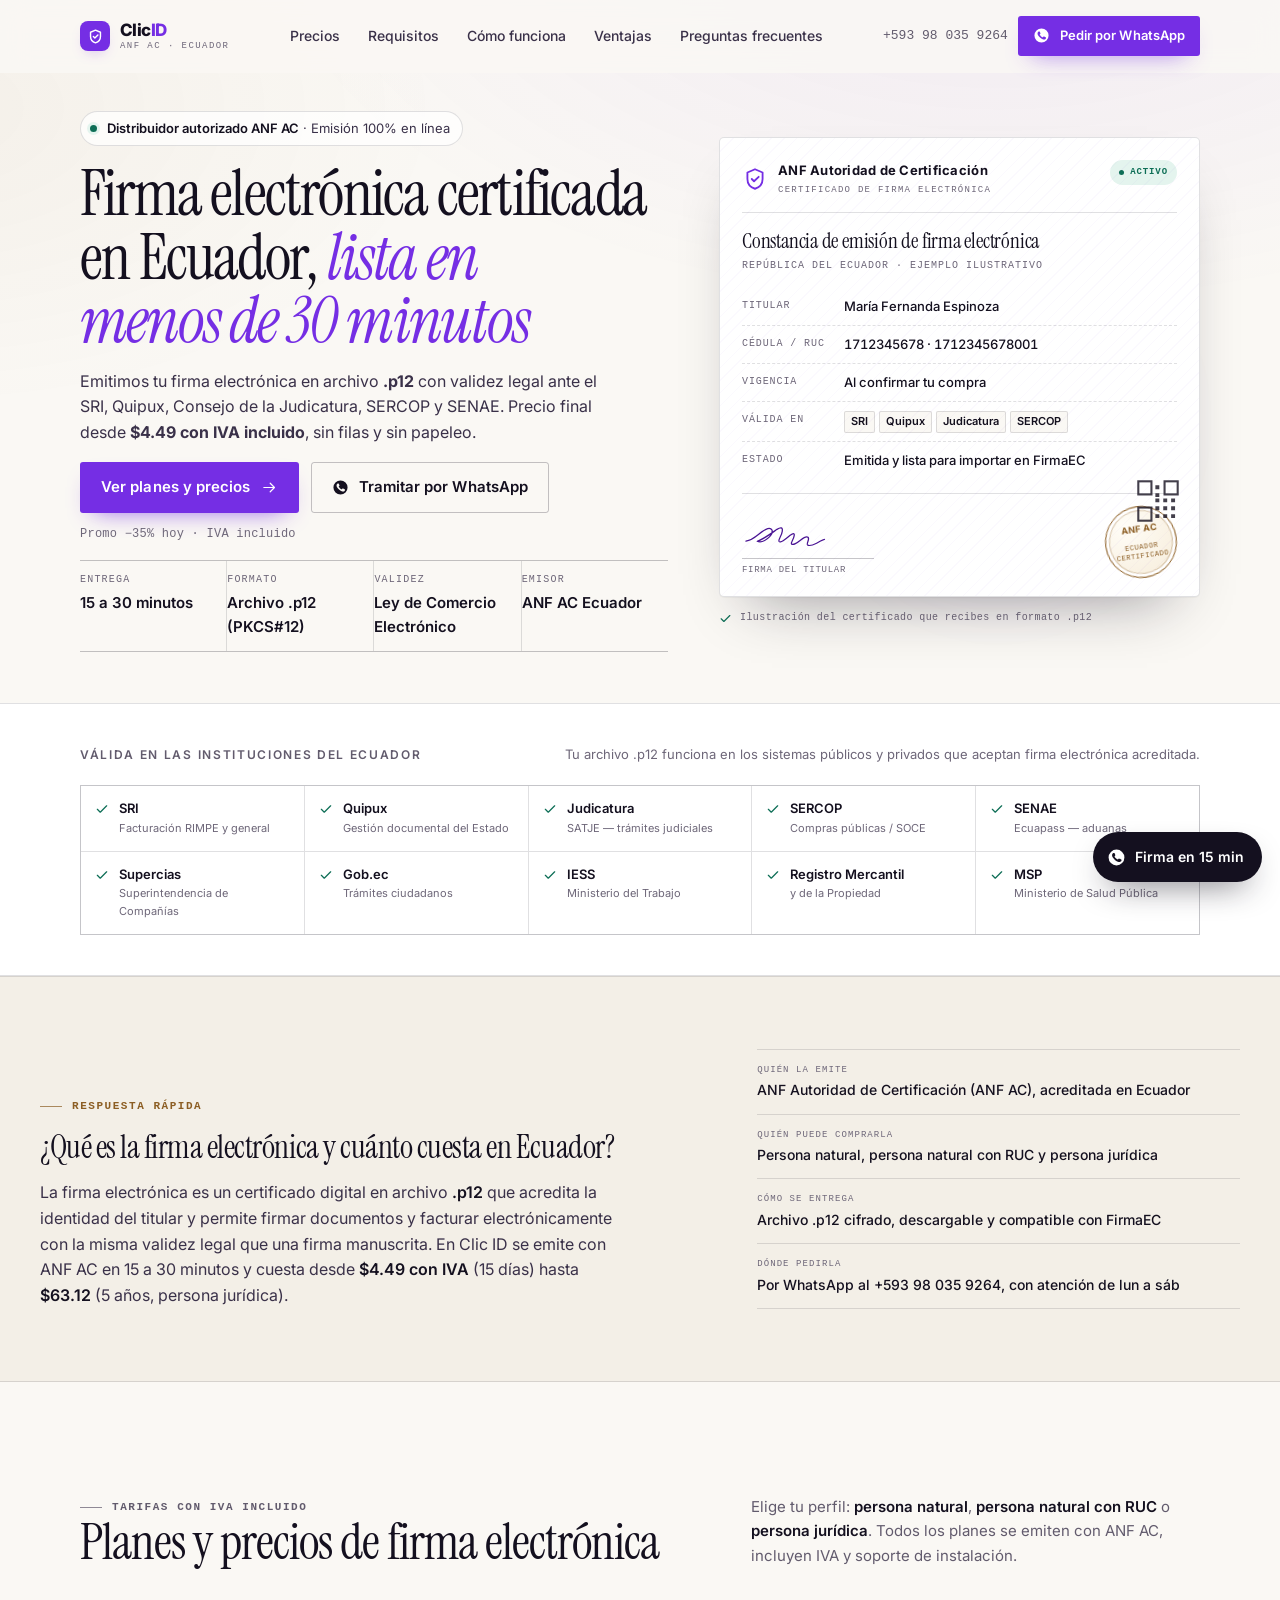
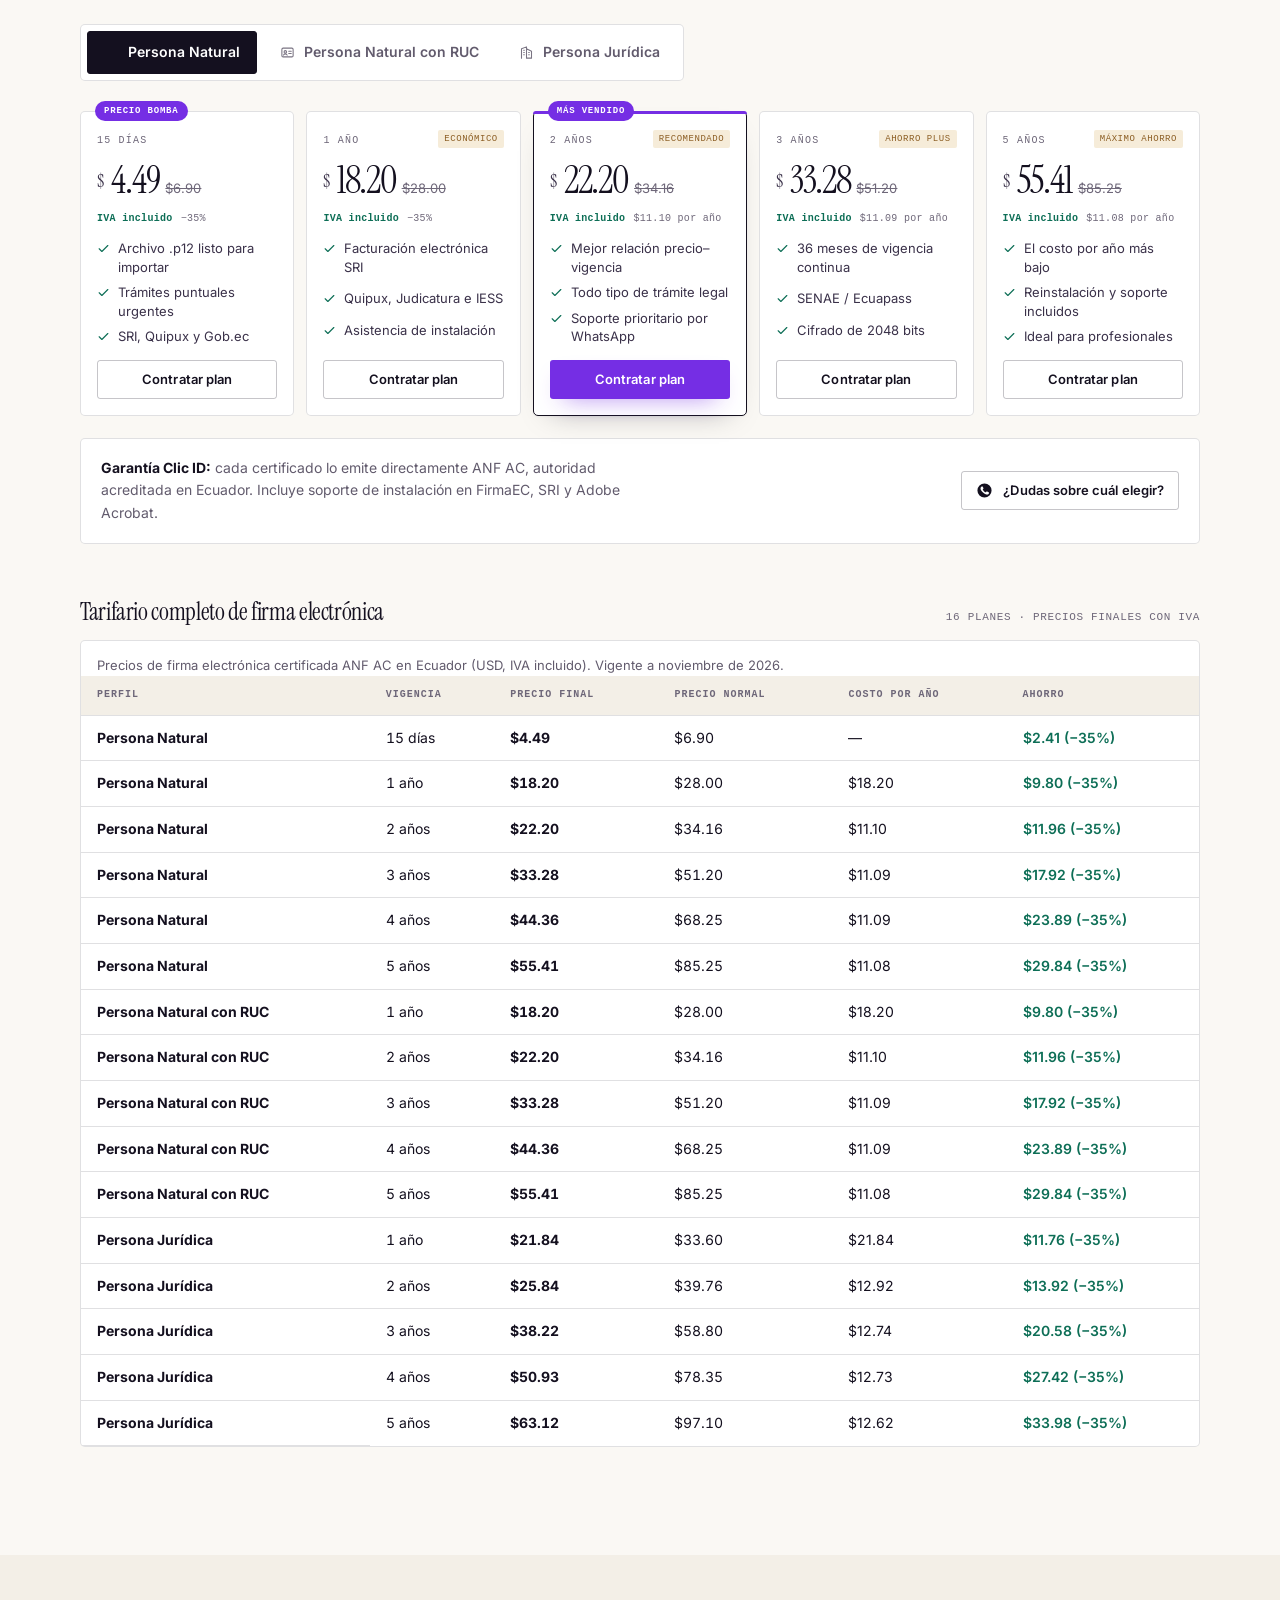
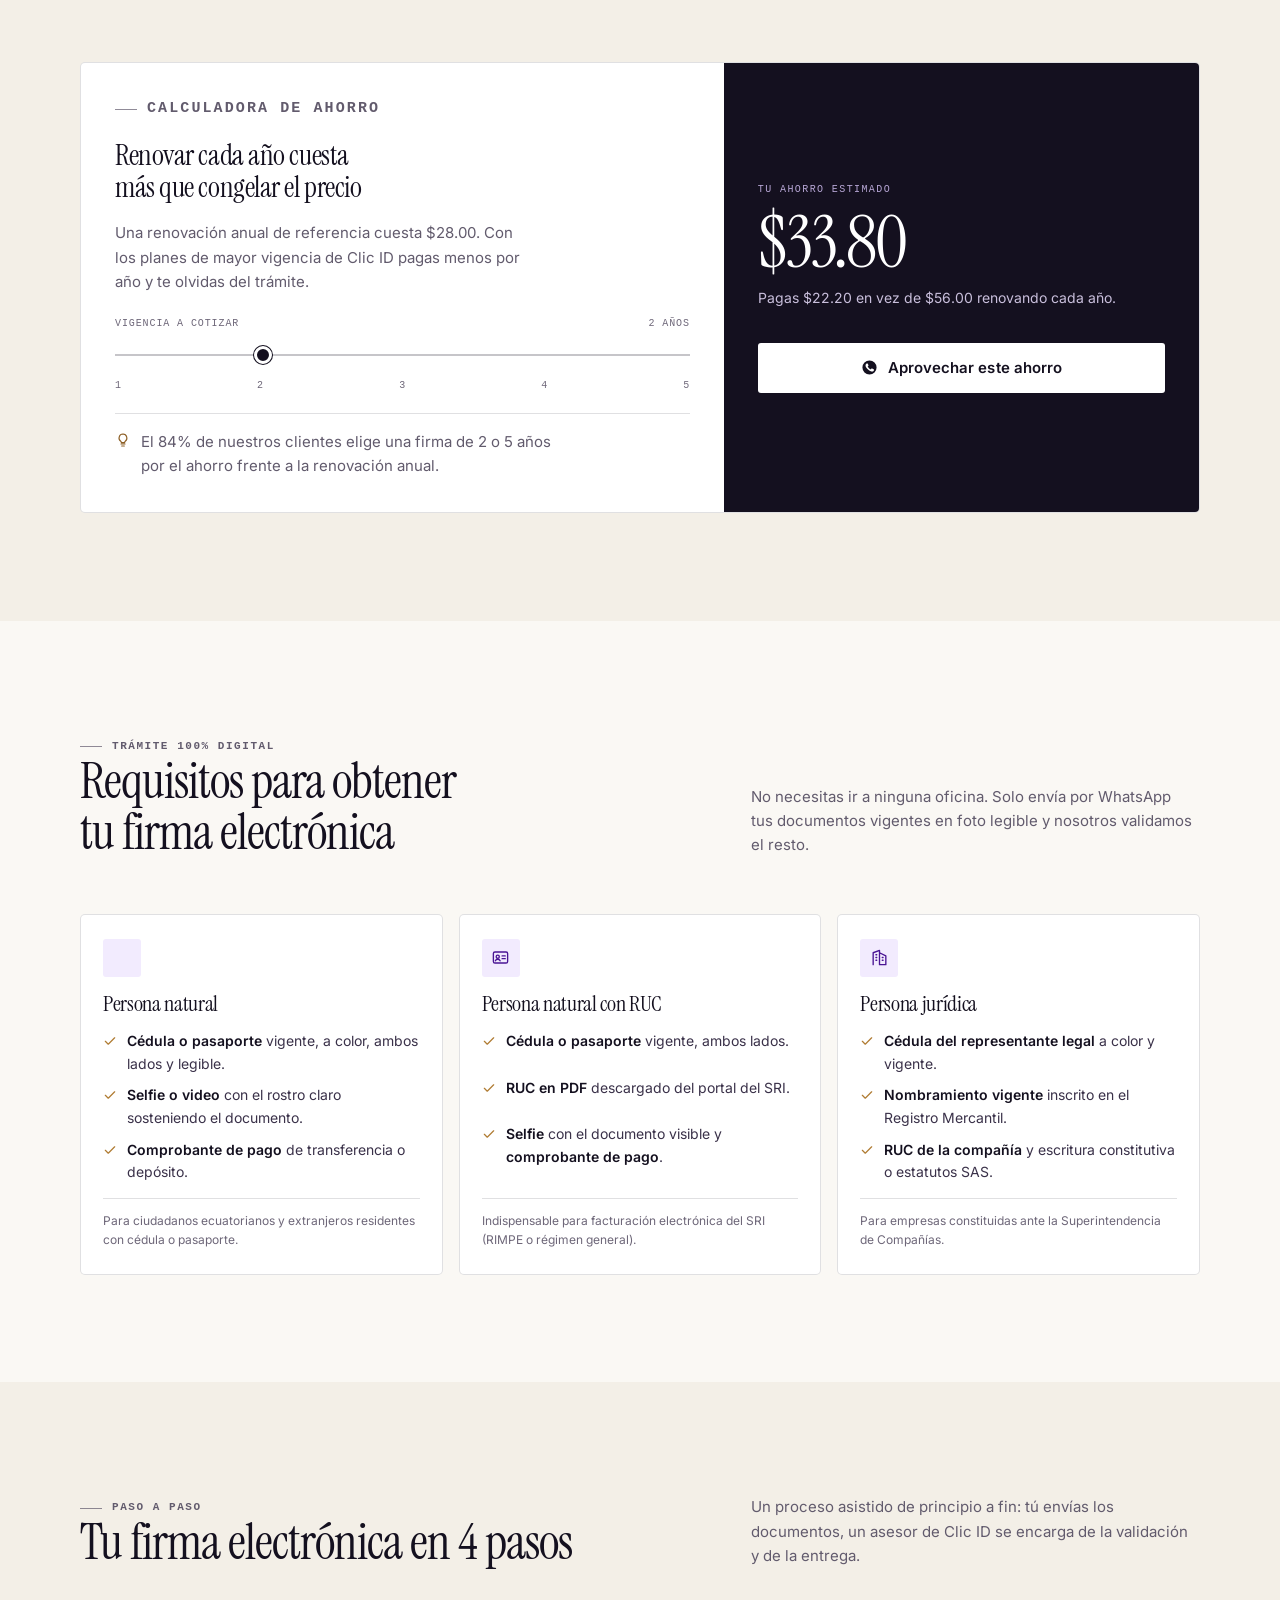
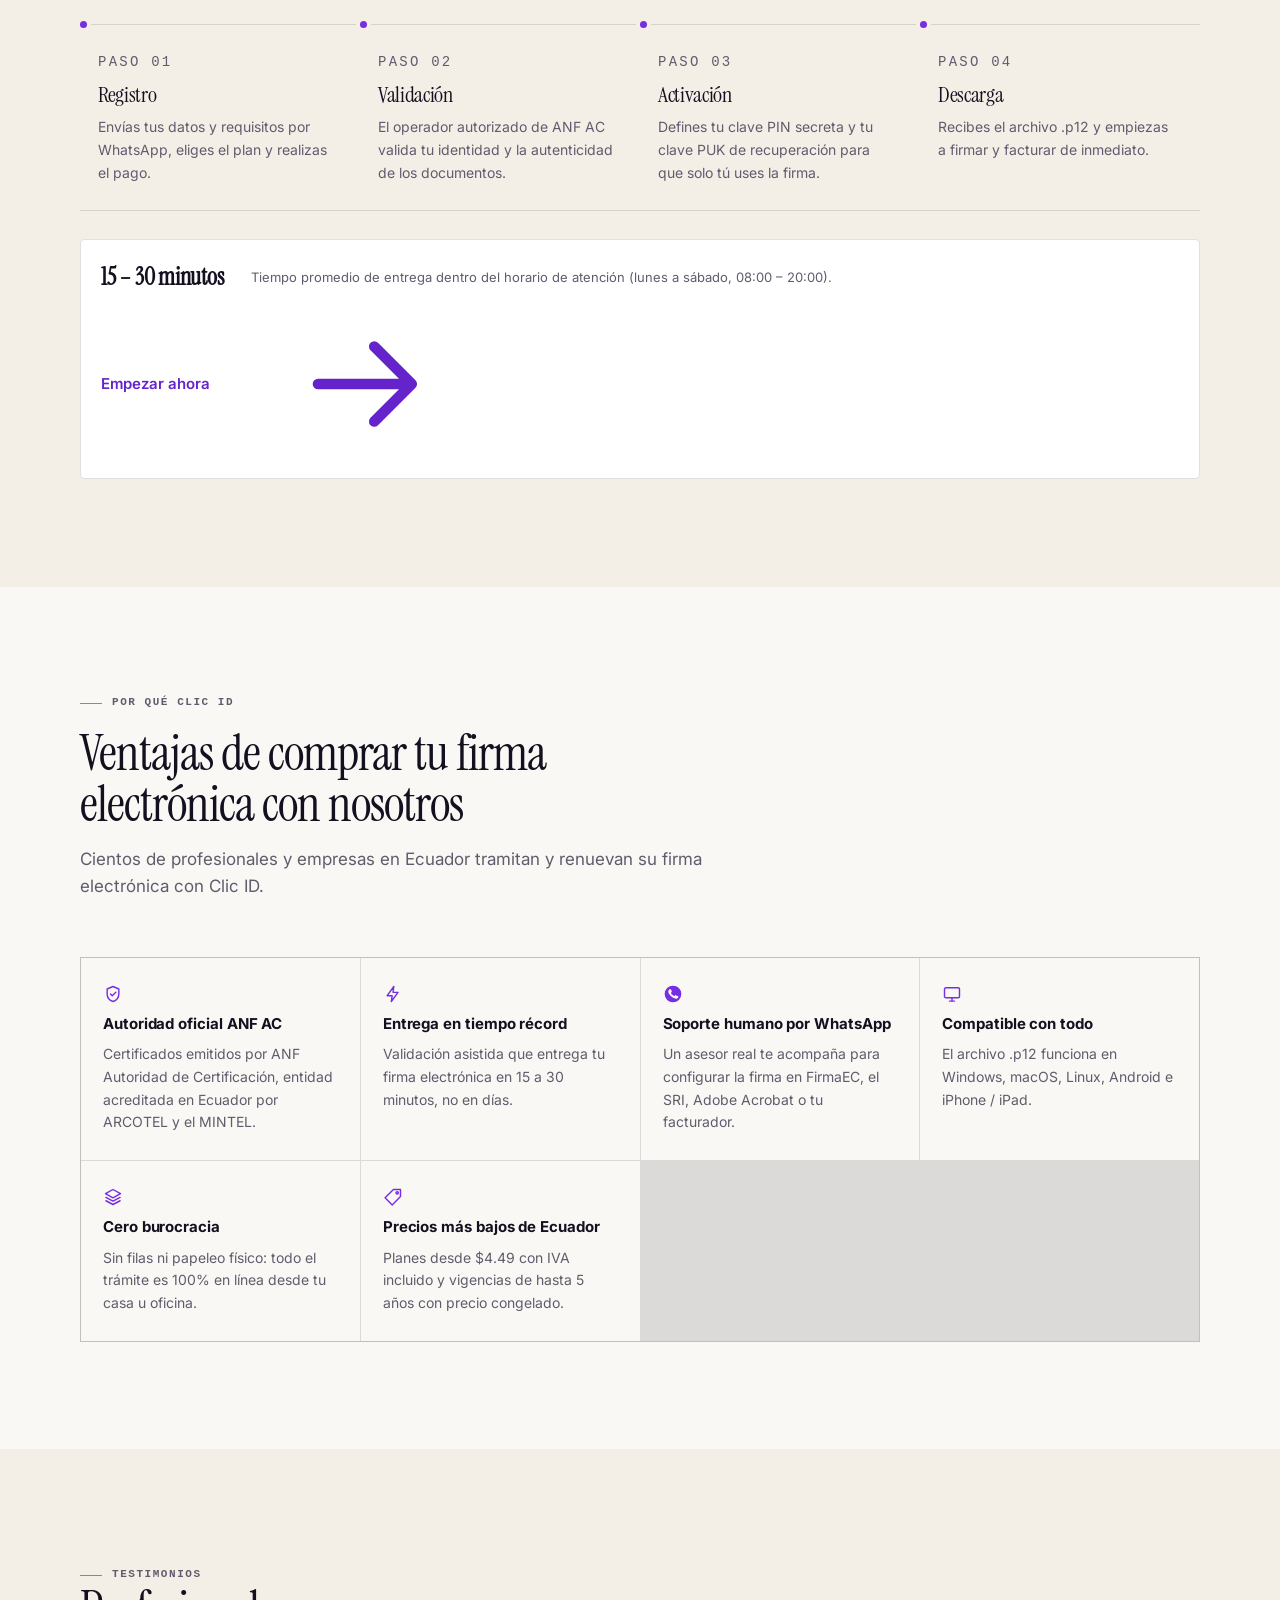
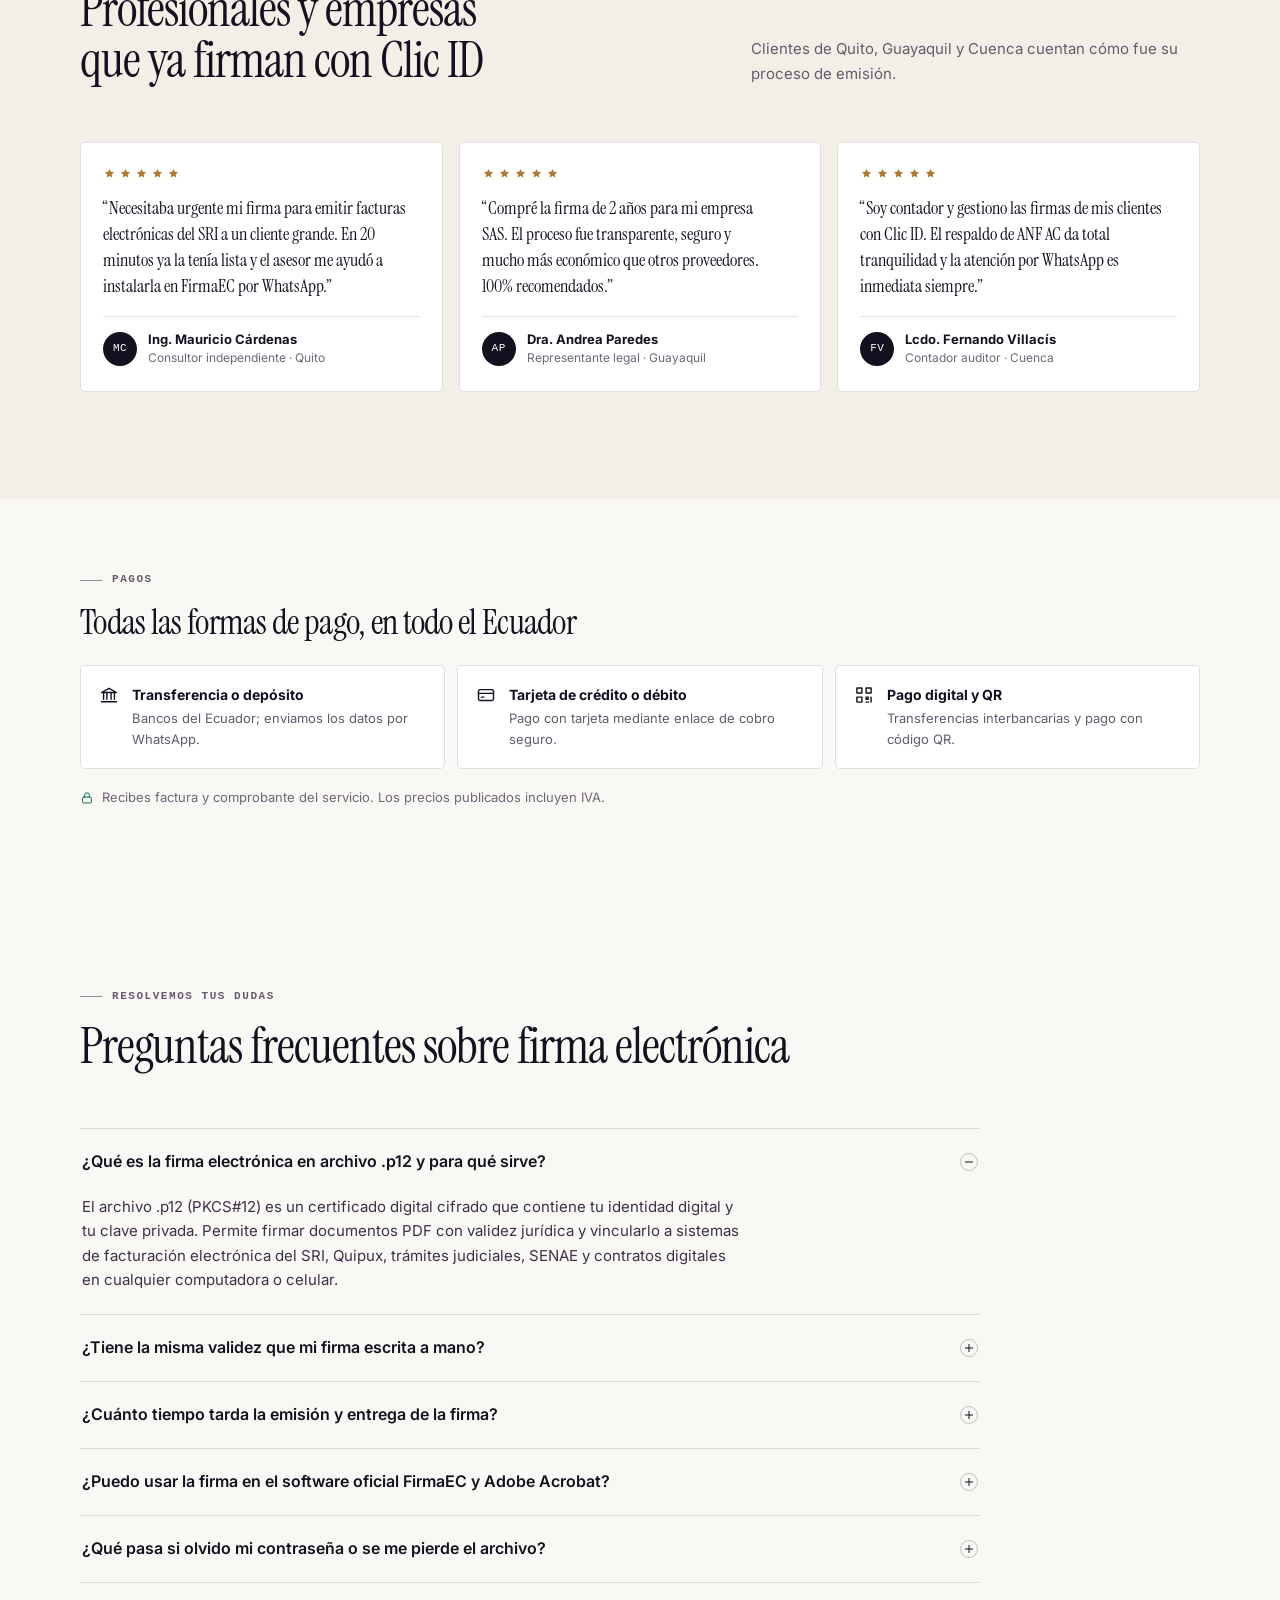
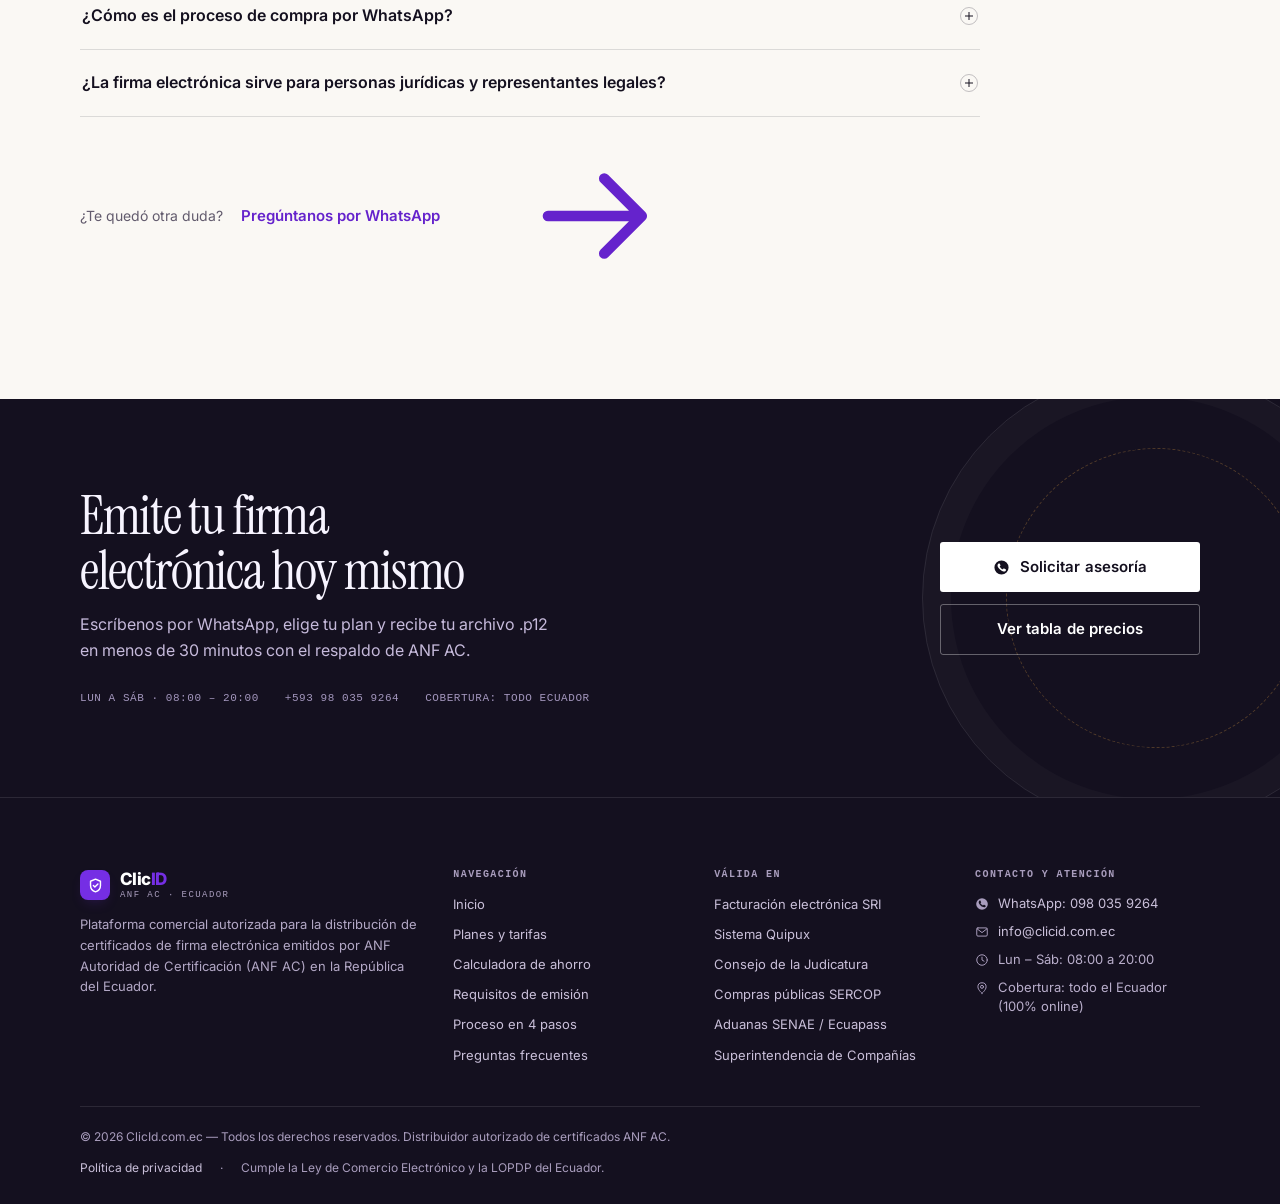
==== index.html @ 3bded1f0 "Rediseño premium, GEO/AI-SEO y contenido SSR - Nuevo sistema de diseño 'Documento y Sello' (tinta + " ====
<!DOCTYPE html>
<html lang="es-EC">

<head>
  <meta charset="UTF-8">
  <meta name="viewport" content="width=device-width, initial-scale=1.0">

  <!-- ============ SEO primario ============ -->
  <title>Firma Electrónica en Ecuador | Certificada ANF AC en 30 minutos — Clic ID</title>
  <meta name="description"
    content="Compra tu firma electrónica certificada ANF AC en Ecuador desde $4.49 con IVA incluido. Archivo .p12 válido para SRI, Quipux, Judicatura, SERCOP y SENAE. Emisión 100% online en 15 a 30 minutos.">
  <link rel="canonical" href="https://clicid-ec.157.180.30.98.sslip.io/">
  <meta name="robots" content="index, follow, max-image-preview:large, max-snippet:-1, max-video-preview:-1">
  <meta name="author" content="Clic ID — Distribuidor autorizado ANF AC Ecuador">
  <meta name="geo.region" content="EC">
  <meta name="geo.placename" content="Ecuador">
  <link rel="alternate" hreflang="es-EC" href="https://clicid-ec.157.180.30.98.sslip.io/">
  <link rel="alternate" hreflang="es" href="https://clicid-ec.157.180.30.98.sslip.io/">
  <link rel="sitemap" type="application/xml" title="Sitemap" href="/sitemap.xml">

  <!-- ============ Open Graph / Twitter ============ -->
  <meta property="og:type" content="website">
  <meta property="og:locale" content="es_EC">
  <meta property="og:site_name" content="Clic ID — Firmas Electrónicas Ecuador">
  <meta property="og:url" content="https://clicid-ec.157.180.30.98.sslip.io/">
  <meta property="og:title" content="Firma Electrónica Certificada en Ecuador en menos de 30 minutos — Clic ID">
  <meta property="og:description"
    content="Firma electrónica ANF AC en archivo .p12 desde $4.49 con IVA incluido. Válida para SRI, Quipux, Judicatura, SERCOP y SENAE. Emisión online en 15 a 30 minutos.">
  <meta property="og:image" content="https://clicid-ec.157.180.30.98.sslip.io/assets/og-image.png">
  <meta property="og:image:width" content="1200">
  <meta property="og:image:height" content="630">
  <meta property="og:image:alt" content="Constancia de firma electrónica certificada ANF AC emitida por Clic ID en Ecuador">
  <meta name="twitter:card" content="summary_large_image">
  <meta name="twitter:title" content="Firma Electrónica Certificada en Ecuador — Clic ID ANF AC">
  <meta name="twitter:description"
    content="Firma electrónica en .p12 desde $4.49. Válida para SRI, Quipux, Judicatura, SERCOP y SENAE. Lista en 15 a 30 minutos.">
  <meta name="twitter:image" content="https://clicid-ec.157.180.30.98.sslip.io/assets/og-image.png">
  <meta name="theme-color" content="#14101f">

  <!-- ============ Fuentes ============ -->
  <link rel="preconnect" href="https://fonts.googleapis.com">
  <link rel="preconnect" href="https://fonts.gstatic.com" crossorigin>
  <link
    href="https://fonts.googleapis.com/css2?family=Instrument+Serif:ital@0;1&family=Inter:wght@400;500;600;700;800&display=swap"
    rel="stylesheet">
  <link rel="stylesheet" href="styles.css?v=5">
  <link rel="icon" type="image/png" href="assets/logo-icon.png">
  <link rel="apple-touch-icon" href="assets/logo-icon.png">

  <!-- ============ Datos estructurados ============ -->
  <script type="application/ld+json">
  {
    "@context": "https://schema.org",
    "@graph": [
      {
        "@type": ["Organization", "ProfessionalService"],
        "@id": "https://clicid-ec.157.180.30.98.sslip.io/#organization",
        "name": "Clic ID — Firmas Electrónicas Ecuador",
        "alternateName": "ClicId.com.ec",
        "url": "https://clicid-ec.157.180.30.98.sslip.io/",
        "logo": "https://clicid-ec.157.180.30.98.sslip.io/assets/logo.png",
        "image": "https://clicid-ec.157.180.30.98.sslip.io/assets/og-image.png",
        "description": "Distribuidor autorizado de firmas electrónicas certificadas por ANF Autoridad de Certificación (ANF AC) en Ecuador. Emisión 100% online en archivo .p12 válido para SRI, Quipux, Consejo de la Judicatura, SERCOP y SENAE.",
        "telephone": "+593980359264",
        "email": "info@clicid.com.ec",
        "priceRange": "$4.49 - $63.12",
        "currenciesAccepted": "USD",
        "paymentAccepted": "Transferencia bancaria, depósito, tarjeta de crédito, tarjeta de débito, pago digital, código QR",
        "areaServed": { "@type": "Country", "name": "Ecuador" },
        "openingHoursSpecification": {
          "@type": "OpeningHoursSpecification",
          "dayOfWeek": ["Monday", "Tuesday", "Wednesday", "Thursday", "Friday", "Saturday"],
          "opens": "08:00",
          "closes": "20:00"
        },
        "hasOfferCatalog": {
          "@type": "OfferCatalog",
          "name": "Firmas electrónicas certificadas ANF AC",
          "itemListElement": [
            { "@type": "Offer", "name": "Firma electrónica Persona Natural — 15 días", "price": "4.49", "priceCurrency": "USD", "availability": "https://schema.org/InStock" },
            { "@type": "Offer", "name": "Firma electrónica Persona Natural — 1 año", "price": "18.20", "priceCurrency": "USD", "availability": "https://schema.org/InStock" },
            { "@type": "Offer", "name": "Firma electrónica Persona Natural — 2 años", "price": "22.20", "priceCurrency": "USD", "availability": "https://schema.org/InStock" },
            { "@type": "Offer", "name": "Firma electrónica Persona Natural — 5 años", "price": "55.41", "priceCurrency": "USD", "availability": "https://schema.org/InStock" },
            { "@type": "Offer", "name": "Firma electrónica Persona Natural con RUC — 2 años", "price": "22.20", "priceCurrency": "USD", "availability": "https://schema.org/InStock" },
            { "@type": "Offer", "name": "Firma electrónica Persona Jurídica — 2 años", "price": "25.84", "priceCurrency": "USD", "availability": "https://schema.org/InStock" },
            { "@type": "Offer", "name": "Firma electrónica Persona Jurídica — 5 años", "price": "63.12", "priceCurrency": "USD", "availability": "https://schema.org/InStock" }
          ]
        }
      },
      {
        "@type": "WebSite",
        "@id": "https://clicid-ec.157.180.30.98.sslip.io/#website",
        "url": "https://clicid-ec.157.180.30.98.sslip.io/",
        "name": "Clic ID — Firmas Electrónicas Ecuador",
        "inLanguage": "es-EC",
        "publisher": { "@id": "https://clicid-ec.157.180.30.98.sslip.io/#organization" }
      },
      {
        "@type": "WebPage",
        "@id": "https://clicid-ec.157.180.30.98.sslip.io/#webpage",
        "url": "https://clicid-ec.157.180.30.98.sslip.io/",
        "name": "Firma Electrónica en Ecuador | Certificada ANF AC en 30 minutos — Clic ID",
        "isPartOf": { "@id": "https://clicid-ec.157.180.30.98.sslip.io/#website" },
        "about": { "@id": "https://clicid-ec.157.180.30.98.sslip.io/#service" },
        "inLanguage": "es-EC",
        "speakable": {
          "@type": "SpeakableSpecification",
          "cssSelector": [".hero__sub", ".qa__answer"]
        }
      },
      {
        "@type": "Service",
        "@id": "https://clicid-ec.157.180.30.98.sslip.io/#service",
        "serviceType": "Emisión de firma electrónica certificada (archivo .p12)",
        "name": "Firma electrónica certificada ANF AC en Ecuador",
        "provider": { "@id": "https://clicid-ec.157.180.30.98.sslip.io/#organization" },
        "areaServed": { "@type": "Country", "name": "Ecuador" },
        "audience": {
          "@type": "Audience",
          "audienceType": "Personas naturales, profesionales con RUC y empresas (personas jurídicas) en Ecuador"
        },
        "offers": {
          "@type": "AggregateOffer",
          "priceCurrency": "USD",
          "lowPrice": "4.49",
          "highPrice": "63.12",
          "offerCount": "16",
          "availability": "https://schema.org/InStock"
        }
      },
      {
        "@type": "HowTo",
        "@id": "https://clicid-ec.157.180.30.98.sslip.io/#howto",
        "name": "Cómo obtener la firma electrónica en Ecuador con Clic ID",
        "totalTime": "PT30M",
        "estimatedCost": { "@type": "MonetaryAmount", "currency": "USD", "value": "4.49" },
        "step": [
          { "@type": "HowToStep", "position": 1, "name": "Enviar requisitos", "text": "Enviar por WhatsApp la cédula o pasaporte vigente, una selfie sosteniendo el documento y el comprobante de pago del plan elegido." },
          { "@type": "HowToStep", "position": 2, "name": "Validación de identidad", "text": "El operador autorizado de ANF AC valida la identidad del titular y la autenticidad de los documentos." },
          { "@type": "HowToStep", "position": 3, "name": "Activación de claves", "text": "El titular define su clave PIN secreta y su clave PUK de recuperación." },
          { "@type": "HowToStep", "position": 4, "name": "Descarga del archivo .p12", "text": "Se entrega el archivo de firma electrónica .p12 para importarlo en FirmaEC, Adobe Acrobat o el sistema de facturación electrónica." }
        ]
      },
      {
        "@type": "FAQPage",
        "@id": "https://clicid-ec.157.180.30.98.sslip.io/#faq",
        "mainEntity": [
          {
            "@type": "Question",
            "name": "¿Qué es la firma electrónica en archivo .p12 y para qué sirve?",
            "acceptedAnswer": { "@type": "Answer", "text": "El archivo .p12 (PKCS#12) es un certificado digital cifrado que contiene la identidad del titular y su clave privada. Permite firmar documentos PDF con validez jurídica y usarlo en la facturación electrónica del SRI, en Quipux, en trámites judiciales, en SENAE y en contratos digitales." }
          },
          {
            "@type": "Question",
            "name": "¿La firma electrónica tiene la misma validez que la firma escrita a mano?",
            "acceptedAnswer": { "@type": "Answer", "text": "Sí. Conforme a la Ley de Comercio Electrónico, Firmas Electrónicas y Mensajes de Datos del Ecuador, la firma electrónica emitida por una autoridad de certificación acreditada como ANF AC tiene el mismo valor jurídico y probatorio que una firma manuscrita." }
          },
          {
            "@type": "Question",
            "name": "¿Cuánto cuesta la firma electrónica en Ecuador?",
            "acceptedAnswer": { "@type": "Answer", "text": "En Clic ID la firma electrónica cuesta desde $4.49 con IVA incluido por 15 días. Las vigencias de 1 año parten de $18.20 en persona natural y persona natural con RUC, y de $21.84 en persona jurídica. Los planes de 2 a 5 años reducen el costo anual hasta $11.08." }
          },
          {
            "@type": "Question",
            "name": "¿Cuánto tarda la emisión y entrega de la firma electrónica?",
            "acceptedAnswer": { "@type": "Answer", "text": "Una vez enviados los requisitos completos y validada la identidad, la emisión se realiza en un tiempo promedio de 15 a 30 minutos dentro del horario de atención (lunes a sábado, de 08:00 a 20:00)." }
          },
          {
            "@type": "Question",
            "name": "¿En qué instituciones del Ecuador es válida la firma electrónica ANF AC?",
            "acceptedAnswer": { "@type": "Answer", "text": "Es válida para el SRI (facturación electrónica RIMPE y régimen general), Quipux, el Consejo de la Judicatura (SATJE), SERCOP (compras públicas), SENAE / Ecuapass, Superintendencia de Compañías, Gob.ec, IESS, Registro Mercantil y demás entidades que aceptan firma electrónica acreditada." }
          },
          {
            "@type": "Question",
            "name": "¿Qué pasa si olvido la contraseña o pierdo el archivo .p12?",
            "acceptedAnswer": { "@type": "Answer", "text": "Al activar la firma se genera una clave PIN secreta y una clave PUK de recuperación. El certificado permanece almacenado en la plataforma de gestión de certificados de ANF AC y puede descargarse nuevamente durante toda su vigencia." }
          }
        ]
      },
      {
        "@type": "BreadcrumbList",
        "@id": "https://clicid-ec.157.180.30.98.sslip.io/#breadcrumb",
        "itemListElement": [
          { "@type": "ListItem", "position": 1, "name": "Inicio", "item": "https://clicid-ec.157.180.30.98.sslip.io/" },
          { "@type": "ListItem", "position": 2, "name": "Planes y precios de firma electrónica", "item": "https://clicid-ec.157.180.30.98.sslip.io/#precios" }
        ]
      }
    ]
  }
  </script>
</head>

<body>
  <a class="skip-link" href="#contenido">Saltar al contenido</a>

  <!-- ======================= Sprite de iconos ======================= -->
  <svg xmlns="http://www.w3.org/2000/svg" style="display:none" aria-hidden="true" focusable="false">
    <symbol id="i-shield" viewBox="0 0 24 24" fill="none" stroke="currentColor" stroke-width="1.7"
      stroke-linecap="round" stroke-linejoin="round">
      <path d="M12 3l7 3v6c0 4.2-2.9 7.7-7 9-4.1-1.3-7-4.8-7-9V6l7-3z" />
      <path d="M9 12l2.1 2.1L15.4 10" />
    </symbol>
    <symbol id="i-check" viewBox="0 0 24 24" fill="none" stroke="currentColor" stroke-width="2.1"
      stroke-linecap="round" stroke-linejoin="round">
      <path d="M4 12.5l5 5L20 6.5" />
    </symbol>
    <symbol id="i-arrow" viewBox="0 0 24 24" fill="none" stroke="currentColor" stroke-width="1.7"
      stroke-linecap="round" stroke-linejoin="round">
      <path d="M4 12h15M13 6l6 6-6 6" />
    </symbol>
    <symbol id="i-wa" viewBox="0 0 24 24" fill="currentColor">
      <path
        d="M17.5 14.4c-.3-.2-1.8-.9-2.1-1-.3-.1-.5-.2-.7.1l-.6.8c-.1.2-.3.2-.6.1-.3-.1-1.2-.5-2.3-1.4-.9-.8-1.4-1.7-1.6-2-.2-.3 0-.5.1-.6l.5-.6c.1-.2.2-.3.3-.5.1-.2 0-.4 0-.5l-.9-2.1c-.2-.5-.4-.5-.6-.5h-.6c-.2 0-.6.1-.9.4-.3.3-1.1 1.1-1.1 2.6s1.1 3 1.3 3.2c.2.2 2.1 3.3 5.1 4.5 2.5 1 3 .8 3.5.7.5-.1 1.7-.7 1.9-1.4.2-.7.2-1.2.2-1.4-.1-.1-.2-.2-.5-.4zM12 22a10 10 0 1 1 0-20 10 10 0 0 1 0 20z" />
    </symbol>
    <symbol id="i-bolt" viewBox="0 0 24 24" fill="none" stroke="currentColor" stroke-width="1.7"
      stroke-linecap="round" stroke-linejoin="round">
      <path d="M13 3L5 14h6l-1 7 8-11h-6l1-7z" />
    </symbol>
    <symbol id="i-clock" viewBox="0 0 24 24" fill="none" stroke="currentColor" stroke-width="1.7"
      stroke-linecap="round" stroke-linejoin="round">
      <circle cx="12" cy="12" r="9" />
      <path d="M12 7v5l3.5 2" />
    </symbol>
    <symbol id="i-lock" viewBox="0 0 24 24" fill="none" stroke="currentColor" stroke-width="1.7"
      stroke-linecap="round" stroke-linejoin="round">
      <rect x="4.5" y="10.5" width="15" height="10" rx="2" />
      <path d="M8 10.5V7a4 4 0 0 1 8 0v3.5" />
    </symbol>
    <symbol id="i-mail" viewBox="0 0 24 24" fill="none" stroke="currentColor" stroke-width="1.7"
      stroke-linecap="round" stroke-linejoin="round">
      <rect x="3" y="5" width="18" height="14" rx="2" />
      <path d="M3.5 6.5L12 13l8.5-6.5" />
    </symbol>
    <symbol id="i-pin" viewBox="0 0 24 24" fill="none" stroke="currentColor" stroke-width="1.7"
      stroke-linecap="round" stroke-linejoin="round">
      <path d="M12 21s7-5.6 7-11a7 7 0 1 0-14 0c0 5.4 7 11 7 11z" />
      <circle cx="12" cy="10" r="2.6" />
    </symbol>
    <symbol id="i-star" viewBox="0 0 24 24" fill="currentColor">
      <path d="M12 3.5l2.6 5.3 5.9.9-4.3 4.1 1 5.8-5.2-2.8-5.2 2.8 1-5.8-4.3-4.1 5.9-.9L12 3.5z" />
    </symbol>
    <symbol id="i-id" viewBox="0 0 24 24" fill="none" stroke="currentColor" stroke-width="1.7"
      stroke-linecap="round" stroke-linejoin="round">
      <rect x="3" y="5" width="18" height="14" rx="2" />
      <circle cx="8.5" cy="11" r="2" />
      <path d="M5.5 16.2c.6-1.4 1.7-2 3-2s2.4.6 3 2M14 10h4M14 13.5h4" />
    </symbol>
    <symbol id="i-building" viewBox="0 0 24 24" fill="none" stroke="currentColor" stroke-width="1.7"
      stroke-linecap="round" stroke-linejoin="round">
      <path d="M4 21V6l8-3v18M12 21h8V10l-8-4" />
      <path d="M7.5 8.5h1M7.5 12h1M7.5 15.5h1M15.5 12h1M15.5 15.5h1" />
    </symbol>
    <symbol id="i-bank" viewBox="0 0 24 24" fill="none" stroke="currentColor" stroke-width="1.7"
      stroke-linecap="round" stroke-linejoin="round">
      <path d="M3 9l9-5 9 5M4 9h16M5.5 9v8M9.5 9v8M14.5 9v8M18.5 9v8M3 20h18" />
    </symbol>
    <symbol id="i-card" viewBox="0 0 24 24" fill="none" stroke="currentColor" stroke-width="1.7"
      stroke-linecap="round" stroke-linejoin="round">
      <rect x="3" y="5.5" width="18" height="13" rx="2" />
      <path d="M3 10h18M6.5 14.5h3" />
    </symbol>
    <symbol id="i-qr" viewBox="0 0 24 24" fill="none" stroke="currentColor" stroke-width="1.7"
      stroke-linecap="round" stroke-linejoin="round">
      <rect x="3.5" y="3.5" width="6" height="6" />
      <rect x="14.5" y="3.5" width="6" height="6" />
      <rect x="3.5" y="14.5" width="6" height="6" />
      <path d="M14.5 14.5h2.5v2.5h-2.5zM20.5 14.5v6M14.5 20.5h3" />
    </symbol>
    <symbol id="i-layers" viewBox="0 0 24 24" fill="none" stroke="currentColor" stroke-width="1.7"
      stroke-linecap="round" stroke-linejoin="round">
      <path d="M12 3l9 5-9 5-9-5 9-5z" />
      <path d="M3.5 12.5L12 17l8.5-4.5M3.5 16.5L12 21l8.5-4.5" />
    </symbol>
    <symbol id="i-monitor" viewBox="0 0 24 24" fill="none" stroke="currentColor" stroke-width="1.7"
      stroke-linecap="round" stroke-linejoin="round">
      <rect x="3" y="4.5" width="18" height="12" rx="1.6" />
      <path d="M9 20.5h6M12 16.5v4" />
    </symbol>
    <symbol id="i-tag" viewBox="0 0 24 24" fill="none" stroke="currentColor" stroke-width="1.7"
      stroke-linecap="round" stroke-linejoin="round">
      <path d="M12.5 3H21v8.5L11 21.5 2.5 13 12.5 3z" />
      <circle cx="17" cy="7" r="1.4" />
    </symbol>
    <symbol id="i-tip" viewBox="0 0 24 24" fill="none" stroke="currentColor" stroke-width="1.7"
      stroke-linecap="round" stroke-linejoin="round">
      <path d="M9 18h6M10 21h4M12 3a6 6 0 0 0-3.4 10.9c.5.4.9 1 .9 1.6v.5h5v-.5c0-.7.4-1.3.9-1.7A6 6 0 0 0 12 3z" />
    </symbol>
    <symbol id="i-x" viewBox="0 0 24 24" fill="none" stroke="currentColor" stroke-width="1.8"
      stroke-linecap="round">
      <path d="M6 6l12 12M18 6L6 18" />
    </symbol>
  </svg>

  <!-- ======================= Navegación ======================= -->
  <header class="nav" id="nav">
    <div class="wrap nav__inner">
      <a class="brand" href="#inicio" aria-label="Clic ID — inicio">
        <span class="brand__mark" aria-hidden="true">
          <svg viewBox="0 0 24 24" fill="none" stroke="currentColor" stroke-width="2" stroke-linecap="round"
            stroke-linejoin="round">
            <path d="M12 3l7 3v6c0 4.2-2.9 7.7-7 9-4.1-1.3-7-4.8-7-9V6l7-3z" />
            <path d="M9 12l2.1 2.1L15.4 10" />
          </svg>
        </span>
        <span class="brand__text">
          <span class="brand__name">Clic<em>ID</em></span>
          <span class="brand__sub">ANF AC · Ecuador</span>
        </span>
      </a>

      <nav class="nav__links" aria-label="Navegación principal">
        <a class="nav__link" href="#precios">Precios</a>
        <a class="nav__link" href="#requisitos">Requisitos</a>
        <a class="nav__link" href="#proceso">Cómo funciona</a>
        <a class="nav__link" href="#beneficios">Ventajas</a>
        <a class="nav__link" href="#faq">Preguntas frecuentes</a>
      </nav>

      <div class="nav__actions">
        <a class="nav__phone" href="tel:+593980359264">+593 98 035 9264</a>
        <button class="btn btn--primary btn--sm" type="button" data-open-form>
          <svg aria-hidden="true"><use href="#i-wa" /></svg>
          Pedir por WhatsApp
        </button>
        <button class="nav__toggle" type="button" id="navToggle" aria-expanded="false" aria-controls="navPanel"
          aria-label="Abrir menú">
          <span aria-hidden="true"></span>
        </button>
      </div>
    </div>

    <div class="nav__panel" id="navPanel">
      <div class="wrap">
        <a href="#precios">Precios</a>
        <a href="#requisitos">Requisitos</a>
        <a href="#proceso">Cómo funciona</a>
        <a href="#beneficios">Ventajas</a>
        <a href="#faq">Preguntas frecuentes</a>
        <button class="btn btn--primary btn--block" type="button" data-open-form>
          <svg aria-hidden="true"><use href="#i-wa" /></svg>
          Pedir por WhatsApp
        </button>
      </div>
    </div>
  </header>

  <main id="contenido">

    <!-- ======================= Hero ======================= -->
    <section class="hero" id="inicio" aria-labelledby="heroTitle">
      <div class="wrap hero__grid">
        <div class="hero__copy">
          <p class="hero__badge" data-enter="1">
            <span class="dot" aria-hidden="true"></span>
            <span><b>Distribuidor autorizado ANF AC</b> · Emisión 100% en línea</span>
          </p>

          <h1 class="hero__title" id="heroTitle" data-enter="2">
            Firma electrónica certificada en Ecuador, <em>lista en menos de 30 minutos</em>
          </h1>

          <p class="hero__sub" data-enter="3">
            Emitimos tu firma electrónica en archivo <strong>.p12</strong> con validez legal ante el SRI, Quipux,
            Consejo de la Judicatura, SERCOP y SENAE. Precio final desde <strong>$4.49 con IVA incluido</strong>, sin
            filas y sin papeleo.
          </p>

          <div class="hero__cta" data-enter="4">
            <a class="btn btn--primary" href="#precios">
              Ver planes y precios
              <svg aria-hidden="true"><use href="#i-arrow" /></svg>
            </a>
            <button class="btn btn--ghost" type="button" data-open-form>
              <svg aria-hidden="true"><use href="#i-wa" /></svg>
              Tramitar por WhatsApp
            </button>
            <span class="price-hint">Promo −35% hoy · IVA incluido</span>
          </div>

          <dl class="hero__facts" data-enter="5">
            <div class="hero__fact">
              <dt>Entrega</dt>
              <dd>15 a 30 minutos</dd>
            </div>
            <div class="hero__fact">
              <dt>Formato</dt>
              <dd>Archivo .p12 (PKCS#12)</dd>
            </div>
            <div class="hero__fact">
              <dt>Validez</dt>
              <dd>Ley de Comercio Electrónico</dd>
            </div>
            <div class="hero__fact">
              <dt>Emisor</dt>
              <dd>ANF AC Ecuador</dd>
            </div>
          </dl>
        </div>

        <!-- Constancia en vivo: el "producto" real, no una foto -->
        <div class="cert-shell">
          <article class="cert" aria-label="Ejemplo ilustrativo de constancia de firma electrónica emitida por Clic ID">
            <div class="cert__head">
              <div class="cert__brand">
                <svg aria-hidden="true"><use href="#i-shield" /></svg>
                <div>
                  <strong>ANF Autoridad de Certificación</strong>
                  <span>Certificado de firma electrónica</span>
                </div>
              </div>
              <p class="cert__status">Activo</p>
            </div>

            <div class="cert__title">
              <h2>Constancia de emisión de firma electrónica</h2>
              <p>República del Ecuador · Ejemplo ilustrativo</p>
            </div>

            <dl class="cert__rows">
              <div class="cert__row">
                <dt>Titular</dt>
                <dd>María Fernanda Espinoza</dd>
              </div>
              <div class="cert__row">
                <dt>Cédula / RUC</dt>
                <dd>1712345678 · 1712345678001</dd>
              </div>
              <div class="cert__row">
                <dt>Vigencia</dt>
                <dd>Al confirmar tu compra</dd>
              </div>
              <div class="cert__row">
                <dt>Válida en</dt>
                <dd><span class="tag">SRI</span><span class="tag">Quipux</span><span class="tag">Judicatura</span><span
                    class="tag">SERCOP</span></dd>
              </div>
              <div class="cert__row">
                <dt>Estado</dt>
                <dd>Emitida y lista para importar en FirmaEC</dd>
              </div>
            </dl>

            <div class="cert__foot">
              <div class="cert__sign">
                <svg viewBox="0 0 200 60" fill="none" aria-hidden="true">
                  <path
                    d="M6 44c14-2 22-16 33-19 8-2 9 6 3 12-7 7-14 9-19 7 8-2 20-11 30-18 6-4 9-3 8 3-1 7-6 12-5 15 2 4 11-4 17-9 4-3 7-4 6 1-1 6-5 9-4 12 2 3 9-2 14-6 5-4 9-6 11-4 3 3-2 8-1 11 2 3 8 1 14-2 6-3 10-6 12-6"
                    stroke="currentColor" stroke-width="1.9" stroke-linecap="round" stroke-linejoin="round" />
                </svg>
                <small>Firma del titular</small>
              </div>
              <div class="cert__seal" aria-hidden="true">
                <span><b>ANF AC</b><br>Ecuador<br>Certificado</span>
              </div>
              <svg class="cert__qr" viewBox="0 0 32 32" fill="none" aria-hidden="true">
                <rect x="1" y="1" width="10" height="10" stroke="currentColor" stroke-width="1.6" />
                <rect x="21" y="1" width="10" height="10" stroke="currentColor" stroke-width="1.6" />
                <rect x="1" y="21" width="10" height="10" stroke="currentColor" stroke-width="1.6" />
                <path
                  d="M14 4h3v3h-3zM14 10h3v3h-3zM14 14h3v3h-3zM20 14h3v3h-3zM26 14h3v3h-3zM14 20h3v3h-3zM20 20h3v3h-3zM26 20h3v3h-3zM14 26h3v3h-3zM20 26h3v3h-3zM26 26h3v3h-3z"
                  fill="currentColor" />
              </svg>
            </div>
          </article>
          <p class="cert-note">
            <svg aria-hidden="true"><use href="#i-check" /></svg>
            Ilustración del certificado que recibes en formato .p12
          </p>
        </div>
      </div>
    </section>

    <!-- ======================= Instituciones ======================= -->
    <section class="institutions" aria-labelledby="institutionsTitle">
      <div class="wrap">
        <div class="institutions__head">
          <h2 id="institutionsTitle">Válida en las instituciones del Ecuador</h2>
          <p>Tu archivo .p12 funciona en los sistemas públicos y privados que aceptan firma electrónica acreditada.</p>
        </div>
        <ul class="entity-grid">
          <li class="entity">
            <svg aria-hidden="true"><use href="#i-check" /></svg>
            <span><b>SRI</b><span>Facturación RIMPE y general</span></span>
          </li>
          <li class="entity">
            <svg aria-hidden="true"><use href="#i-check" /></svg>
            <span><b>Quipux</b><span>Gestión documental del Estado</span></span>
          </li>
          <li class="entity">
            <svg aria-hidden="true"><use href="#i-check" /></svg>
            <span><b>Judicatura</b><span>SATJE — trámites judiciales</span></span>
          </li>
          <li class="entity">
            <svg aria-hidden="true"><use href="#i-check" /></svg>
            <span><b>SERCOP</b><span>Compras públicas / SOCE</span></span>
          </li>
          <li class="entity">
            <svg aria-hidden="true"><use href="#i-check" /></svg>
            <span><b>SENAE</b><span>Ecuapass — aduanas</span></span>
          </li>
          <li class="entity">
            <svg aria-hidden="true"><use href="#i-check" /></svg>
            <span><b>Supercias</b><span>Superintendencia de Compañías</span></span>
          </li>
          <li class="entity">
            <svg aria-hidden="true"><use href="#i-check" /></svg>
            <span><b>Gob.ec</b><span>Trámites ciudadanos</span></span>
          </li>
          <li class="entity">
            <svg aria-hidden="true"><use href="#i-check" /></svg>
            <span><b>IESS</b><span>Ministerio del Trabajo</span></span>
          </li>
          <li class="entity">
            <svg aria-hidden="true"><use href="#i-check" /></svg>
            <span><b>Registro Mercantil</b><span>y de la Propiedad</span></span>
          </li>
          <li class="entity">
            <svg aria-hidden="true"><use href="#i-check" /></svg>
            <span><b>MSP</b><span>Ministerio de Salud Pública</span></span>
          </li>
        </ul>
      </div>
    </section>

    <!-- ======================= Respuesta rápida (answer-first) ======================= -->
    <section class="section section--tight section--paper2 qa" id="respuesta-rapida" aria-labelledby="qaTitle">
      <div class="wrap section-head--split">
        <div>
          <p class="eyebrow">Respuesta rápida</p>
          <h2 class="qa__question" id="qaTitle">
            ¿Qué es la firma electrónica y cuánto cuesta en Ecuador?
          </h2>
          <p class="qa__answer">
            La firma electrónica es un certificado digital en archivo <strong>.p12</strong> que acredita la identidad
            del titular y permite firmar documentos y facturar electrónicamente con la misma validez legal que una
            firma manuscrita. En Clic ID se emite con ANF AC en 15 a 30 minutos y cuesta desde
            <strong>$4.49 con IVA</strong> (15 días) hasta <strong>$63.12</strong> (5 años, persona jurídica).
          </p>
        </div>
        <dl class="qa__facts">
          <div class="qa__fact">
            <dt>Quién la emite</dt>
            <dd>ANF Autoridad de Certificación (ANF AC), acreditada en Ecuador</dd>
          </div>
          <div class="qa__fact">
            <dt>Quién puede comprarla</dt>
            <dd>Persona natural, persona natural con RUC y persona jurídica</dd>
          </div>
          <div class="qa__fact">
            <dt>Cómo se entrega</dt>
            <dd>Archivo .p12 cifrado, descargable y compatible con FirmaEC</dd>
          </div>
          <div class="qa__fact">
            <dt>Dónde pedirla</dt>
            <dd>Por WhatsApp al +593 98 035 9264, con atención de lun a sáb</dd>
          </div>
        </dl>
      </div>
    </section>

    <!-- ======================= Precios ======================= -->
    <section class="section" id="precios" aria-labelledby="preciosTitle">
      <div class="wrap">
        <div class="section-head section-head--split">
          <div>
            <p class="eyebrow eyebrow--brand">Tarifas con IVA incluido</p>
            <h2 class="h2" id="preciosTitle">Planes y precios de firma electrónica</h2>
          </div>
          <p class="section-note">
            Elige tu perfil: <strong>persona natural</strong>, <strong>persona natural con RUC</strong> o
            <strong>persona jurídica</strong>. Todos los planes se emiten con ANF AC, incluyen IVA y soporte de
            instalación.
          </p>
        </div>

        <div class="pricing__switch" role="tablist" aria-label="Tipo de firma electrónica">
          <button class="tab" type="button" role="tab" id="tabPersonaNatural" aria-selected="true"
            aria-controls="panelPersonaNatural" tabindex="0" data-tab="persona-natural">
            <svg aria-hidden="true"><use href="#i-user" /></svg>
            Persona Natural
          </button>
          <button class="tab" type="button" role="tab" id="tabPersonaRuc" aria-selected="false"
            aria-controls="panelPersonaRuc" tabindex="-1" data-tab="persona-natural-ruc">
            <svg aria-hidden="true"><use href="#i-id" /></svg>
            Persona Natural con RUC
          </button>
          <button class="tab" type="button" role="tab" id="tabPersonaJuridica" aria-selected="false"
            aria-controls="panelPersonaJuridica" tabindex="-1" data-tab="persona-juridica">
            <svg aria-hidden="true"><use href="#i-building" /></svg>
            Persona Jurídica
          </button>
        </div>

        <!-- Panel: Persona Natural -->
        <div class="plan-grid" id="panelPersonaNatural" role="tabpanel" aria-labelledby="tabPersonaNatural" tabindex="0">
          <article class="plan">
            <p class="plan__flag">Precio bomba</p>
            <div class="plan__top">
              <p class="plan__term">15 días</p>
            </div>
            <div class="plan__price"><span class="cur">$</span><span class="val">4.49</span><span
                class="old">$6.90</span></div>
            <p class="plan__meta"><span><b>IVA incluido</b></span><span>−35%</span></p>
            <ul>
              <li><svg aria-hidden="true"><use href="#i-check" /></svg>Archivo .p12 listo para importar</li>
              <li><svg aria-hidden="true"><use href="#i-check" /></svg>Trámites puntuales urgentes</li>
              <li><svg aria-hidden="true"><use href="#i-check" /></svg>SRI, Quipux y Gob.ec</li>
            </ul>
            <button class="btn btn--ghost btn--sm btn--block" type="button" data-open-form
              data-plan="Persona Natural — 15 días — $4.49">Contratar plan</button>
          </article>

          <article class="plan">
            <div class="plan__top">
              <p class="plan__term">1 año</p>
              <p class="plan__badge">Económico</p>
            </div>
            <div class="plan__price"><span class="cur">$</span><span class="val">18.20</span><span
                class="old">$28.00</span></div>
            <p class="plan__meta"><span><b>IVA incluido</b></span><span>−35%</span></p>
            <ul>
              <li><svg aria-hidden="true"><use href="#i-check" /></svg>Facturación electrónica SRI</li>
              <li><svg aria-hidden="true"><use href="#i-check" /></svg>Quipux, Judicatura e IESS</li>
              <li><svg aria-hidden="true"><use href="#i-check" /></svg>Asistencia de instalación</li>
            </ul>
            <button class="btn btn--ghost btn--sm btn--block" type="button" data-open-form
              data-plan="Persona Natural — 1 año — $18.20">Contratar plan</button>
          </article>

          <article class="plan plan--featured">
            <p class="plan__flag">Más vendido</p>
            <div class="plan__top">
              <p class="plan__term">2 años</p>
              <p class="plan__badge">Recomendado</p>
            </div>
            <div class="plan__price"><span class="cur">$</span><span class="val">22.20</span><span
                class="old">$34.16</span></div>
            <p class="plan__meta"><span><b>IVA incluido</b></span><span>$11.10 por año</span></p>
            <ul>
              <li><svg aria-hidden="true"><use href="#i-check" /></svg>Mejor relación precio–vigencia</li>
              <li><svg aria-hidden="true"><use href="#i-check" /></svg>Todo tipo de trámite legal</li>
              <li><svg aria-hidden="true"><use href="#i-check" /></svg>Soporte prioritario por WhatsApp</li>
            </ul>
            <button class="btn btn--primary btn--sm btn--block" type="button" data-open-form
              data-plan="Persona Natural — 2 años — $22.20">Contratar plan</button>
          </article>

          <article class="plan">
            <div class="plan__top">
              <p class="plan__term">3 años</p>
              <p class="plan__badge">Ahorro plus</p>
            </div>
            <div class="plan__price"><span class="cur">$</span><span class="val">33.28</span><span
                class="old">$51.20</span></div>
            <p class="plan__meta"><span><b>IVA incluido</b></span><span>$11.09 por año</span></p>
            <ul>
              <li><svg aria-hidden="true"><use href="#i-check" /></svg>36 meses de vigencia continua</li>
              <li><svg aria-hidden="true"><use href="#i-check" /></svg>SENAE / Ecuapass</li>
              <li><svg aria-hidden="true"><use href="#i-check" /></svg>Cifrado de 2048 bits</li>
            </ul>
            <button class="btn btn--ghost btn--sm btn--block" type="button" data-open-form
              data-plan="Persona Natural — 3 años — $33.28">Contratar plan</button>
          </article>

          <article class="plan">
            <div class="plan__top">
              <p class="plan__term">5 años</p>
              <p class="plan__badge">Máximo ahorro</p>
            </div>
            <div class="plan__price"><span class="cur">$</span><span class="val">55.41</span><span
                class="old">$85.25</span></div>
            <p class="plan__meta"><span><b>IVA incluido</b></span><span>$11.08 por año</span></p>
            <ul>
              <li><svg aria-hidden="true"><use href="#i-check" /></svg>El costo por año más bajo</li>
              <li><svg aria-hidden="true"><use href="#i-check" /></svg>Reinstalación y soporte incluidos</li>
              <li><svg aria-hidden="true"><use href="#i-check" /></svg>Ideal para profesionales</li>
            </ul>
            <button class="btn btn--ghost btn--sm btn--block" type="button" data-open-form
              data-plan="Persona Natural — 5 años — $55.41">Contratar plan</button>
          </article>
        </div>

        <!-- Panel: Persona Natural con RUC -->
        <div class="plan-grid" id="panelPersonaRuc" role="tabpanel" aria-labelledby="tabPersonaRuc" tabindex="0"
          hidden>
          <article class="plan">
            <div class="plan__top">
              <p class="plan__term">1 año</p>
              <p class="plan__badge">Inicial</p>
            </div>
            <div class="plan__price"><span class="cur">$</span><span class="val">18.20</span><span
                class="old">$28.00</span></div>
            <p class="plan__meta"><span><b>IVA incluido</b></span><span>−35%</span></p>
            <ul>
              <li><svg aria-hidden="true"><use href="#i-check" /></svg>RUC integrado en el certificado</li>
              <li><svg aria-hidden="true"><use href="#i-check" /></svg>Facturación y declaraciones SRI</li>
              <li><svg aria-hidden="true"><use href="#i-check" /></svg>Supercias, IESS y Quipux</li>
            </ul>
            <button class="btn btn--ghost btn--sm btn--block" type="button" data-open-form
              data-plan="Persona Natural con RUC — 1 año — $18.20">Contratar plan</button>
          </article>

          <article class="plan plan--featured">
            <p class="plan__flag">Más vendido</p>
            <div class="plan__top">
              <p class="plan__term">2 años</p>
              <p class="plan__badge">Recomendado</p>
            </div>
            <div class="plan__price"><span class="cur">$</span><span class="val">22.20</span><span
                class="old">$34.16</span></div>
            <p class="plan__meta"><span><b>IVA incluido</b></span><span>$11.10 por año</span></p>
            <ul>
              <li><svg aria-hidden="true"><use href="#i-check" /></svg>Favorita de emprendedores y negocios</li>
              <li><svg aria-hidden="true"><use href="#i-check" /></svg>SERCOP (compras públicas)</li>
              <li><svg aria-hidden="true"><use href="#i-check" /></svg>Configuración en tu sistema contable</li>
            </ul>
            <button class="btn btn--primary btn--sm btn--block" type="button" data-open-form
              data-plan="Persona Natural con RUC — 2 años — $22.20">Contratar plan</button>
          </article>

          <article class="plan">
            <div class="plan__top">
              <p class="plan__term">3 años</p>
              <p class="plan__badge">Ahorro pro</p>
            </div>
            <div class="plan__price"><span class="cur">$</span><span class="val">33.28</span><span
                class="old">$51.20</span></div>
            <p class="plan__meta"><span><b>IVA incluido</b></span><span>$11.09 por año</span></p>
            <ul>
              <li><svg aria-hidden="true"><use href="#i-check" /></svg>36 meses de vigencia</li>
              <li><svg aria-hidden="true"><use href="#i-check" /></svg>SENAE / Ecuapass</li>
              <li><svg aria-hidden="true"><use href="#i-check" /></svg>Soporte multivigencia</li>
            </ul>
            <button class="btn btn--ghost btn--sm btn--block" type="button" data-open-form
              data-plan="Persona Natural con RUC — 3 años — $33.28">Contratar plan</button>
          </article>

          <article class="plan">
            <div class="plan__top">
              <p class="plan__term">4 años</p>
              <p class="plan__badge">Largo plazo</p>
            </div>
            <div class="plan__price"><span class="cur">$</span><span class="val">44.36</span><span
                class="old">$68.25</span></div>
            <p class="plan__meta"><span><b>IVA incluido</b></span><span>$11.09 por año</span></p>
            <ul>
              <li><svg aria-hidden="true"><use href="#i-check" /></svg>48 meses sin renovar</li>
              <li><svg aria-hidden="true"><use href="#i-check" /></svg>Emisión oficial ANF AC</li>
              <li><svg aria-hidden="true"><use href="#i-check" /></svg>Instalación remota guiada</li>
            </ul>
            <button class="btn btn--ghost btn--sm btn--block" type="button" data-open-form
              data-plan="Persona Natural con RUC — 4 años — $44.36">Contratar plan</button>
          </article>

          <article class="plan">
            <div class="plan__top">
              <p class="plan__term">5 años</p>
              <p class="plan__badge">Mejor inversión</p>
            </div>
            <div class="plan__price"><span class="cur">$</span><span class="val">55.41</span><span
                class="old">$85.25</span></div>
            <p class="plan__meta"><span><b>IVA incluido</b></span><span>$11.08 por año</span></p>
            <ul>
              <li><svg aria-hidden="true"><use href="#i-check" /></svg>5 años de tranquilidad</li>
              <li><svg aria-hidden="true"><use href="#i-check" /></svg>Reenvío ante extravío</li>
              <li><svg aria-hidden="true"><use href="#i-check" /></svg>Importación en software contable</li>
            </ul>
            <button class="btn btn--ghost btn--sm btn--block" type="button" data-open-form
              data-plan="Persona Natural con RUC — 5 años — $55.41">Contratar plan</button>
          </article>
        </div>

        <!-- Panel: Persona Jurídica -->
        <div class="plan-grid" id="panelPersonaJuridica" role="tabpanel" aria-labelledby="tabPersonaJuridica"
          tabindex="0" hidden>
          <article class="plan">
            <div class="plan__top">
              <p class="plan__term">1 año</p>
              <p class="plan__badge">Corporativo</p>
            </div>
            <div class="plan__price"><span class="cur">$</span><span class="val">21.84</span><span
                class="old">$33.60</span></div>
            <p class="plan__meta"><span><b>IVA incluido</b></span><span>−35%</span></p>
            <ul>
              <li><svg aria-hidden="true"><use href="#i-check" /></svg>Firma del representante legal</li>
              <li><svg aria-hidden="true"><use href="#i-check" /></svg>Facturación electrónica de la empresa</li>
              <li><svg aria-hidden="true"><use href="#i-check" /></svg>Supercias, SRI y SERCOP</li>
            </ul>
            <button class="btn btn--ghost btn--sm btn--block" type="button" data-open-form
              data-plan="Persona Jurídica — 1 año — $21.84">Contratar plan</button>
          </article>

          <article class="plan plan--featured">
            <p class="plan__flag">Más recomendado</p>
            <div class="plan__top">
              <p class="plan__term">2 años</p>
              <p class="plan__badge">Recomendado</p>
            </div>
            <div class="plan__price"><span class="cur">$</span><span class="val">25.84</span><span
                class="old">$39.76</span></div>
            <p class="plan__meta"><span><b>IVA incluido</b></span><span>$12.92 por año</span></p>
            <ul>
              <li><svg aria-hidden="true"><use href="#i-check" /></svg>Ideal para compañías y SAS</li>
              <li><svg aria-hidden="true"><use href="#i-check" /></svg>Alineada al periodo de nombramiento</li>
              <li><svg aria-hidden="true"><use href="#i-check" /></svg>Soporte corporativo prioritario</li>
            </ul>
            <button class="btn btn--primary btn--sm btn--block" type="button" data-open-form
              data-plan="Persona Jurídica — 2 años — $25.84">Contratar plan</button>
          </article>

          <article class="plan">
            <div class="plan__top">
              <p class="plan__term">3 años</p>
              <p class="plan__badge">Empresarial</p>
            </div>
            <div class="plan__price"><span class="cur">$</span><span class="val">38.22</span><span
                class="old">$58.80</span></div>
            <p class="plan__meta"><span><b>IVA incluido</b></span><span>$12.74 por año</span></p>
            <ul>
              <li><svg aria-hidden="true"><use href="#i-check" /></svg>36 meses para la compañía</li>
              <li><svg aria-hidden="true"><use href="#i-check" /></svg>Aduanas SENAE y comercio exterior</li>
              <li><svg aria-hidden="true"><use href="#i-check" /></svg>Acompañamiento en claves PIN/PUK</li>
            </ul>
            <button class="btn btn--ghost btn--sm btn--block" type="button" data-open-form
              data-plan="Persona Jurídica — 3 años — $38.22">Contratar plan</button>
          </article>

          <article class="plan">
            <div class="plan__top">
              <p class="plan__term">4 años</p>
              <p class="plan__badge">Plan 4 años</p>
            </div>
            <div class="plan__price"><span class="cur">$</span><span class="val">50.93</span><span
                class="old">$78.35</span></div>
            <p class="plan__meta"><span><b>IVA incluido</b></span><span>$12.73 por año</span></p>
            <ul>
              <li><svg aria-hidden="true"><use href="#i-check" /></svg>Cobertura corporativa extendida</li>
              <li><svg aria-hidden="true"><use href="#i-check" /></svg>Integración en ERP y facturación masiva</li>
              <li><svg aria-hidden="true"><use href="#i-check" /></svg>Atención dedicada</li>
            </ul>
            <button class="btn btn--ghost btn--sm btn--block" type="button" data-open-form
              data-plan="Persona Jurídica — 4 años — $50.93">Contratar plan</button>
          </article>

          <article class="plan">
            <div class="plan__top">
              <p class="plan__term">5 años</p>
              <p class="plan__badge">Máximo ahorro</p>
            </div>
            <div class="plan__price"><span class="cur">$</span><span class="val">63.12</span><span
                class="old">$97.10</span></div>
            <p class="plan__meta"><span><b>IVA incluido</b></span><span>$12.62 por año</span></p>
            <ul>
              <li><svg aria-hidden="true"><use href="#i-check" /></svg>El mejor precio para empresas</li>
              <li><svg aria-hidden="true"><use href="#i-check" /></svg>Validez plena de la Ley de Comercio Electrónico
              </li>
              <li><svg aria-hidden="true"><use href="#i-check" /></svg>Asistencia durante toda la vigencia</li>
            </ul>
            <button class="btn btn--ghost btn--sm btn--block" type="button" data-open-form
              data-plan="Persona Jurídica — 5 años — $63.12">Contratar plan</button>
          </article>
        </div>

        <div class="pricing__foot">
          <p>
            <strong>Garantía Clic ID:</strong> cada certificado lo emite directamente ANF AC, autoridad acreditada en
            Ecuador. Incluye soporte de instalación en FirmaEC, SRI y Adobe Acrobat.
          </p>
          <a class="btn btn--ghost btn--sm"
            href="https://wa.me/593980359264?text=Hola%2C%20tengo%20dudas%20sobre%20qu%C3%A9%20plan%20elegir"
            target="_blank" rel="noopener">
            <svg aria-hidden="true"><use href="#i-wa" /></svg>
            ¿Dudas sobre cuál elegir?
          </a>
        </div>

        <!-- Tarifario completo: tabla citable por humanos y por IA -->
        <div class="rate-table-wrap">
          <div class="rate-table-head">
            <h3>Tarifario completo de firma electrónica</h3>
            <p>16 planes · precios finales con IVA</p>
          </div>
          <div class="table-scroll">
            <table class="rate">
              <caption>Precios de firma electrónica certificada ANF AC en Ecuador (USD, IVA incluido). Vigente a
                noviembre de 2026.</caption>
              <thead>
                <tr>
                  <th scope="col">Perfil</th>
                  <th scope="col">Vigencia</th>
                  <th scope="col">Precio final</th>
                  <th scope="col">Precio normal</th>
                  <th scope="col">Costo por año</th>
                  <th scope="col">Ahorro</th>
                </tr>
              </thead>
              <tbody>
                <tr>
                  <th scope="row">Persona Natural</th>
                  <td>15 días</td>
                  <td class="price">$4.49</td>
                  <td>$6.90</td>
                  <td>—</td>
                  <td class="save">$2.41 (−35%)</td>
                </tr>
                <tr>
                  <th scope="row">Persona Natural</th>
                  <td>1 año</td>
                  <td class="price">$18.20</td>
                  <td>$28.00</td>
                  <td>$18.20</td>
                  <td class="save">$9.80 (−35%)</td>
                </tr>
                <tr>
                  <th scope="row">Persona Natural</th>
                  <td>2 años</td>
                  <td class="price">$22.20</td>
                  <td>$34.16</td>
                  <td>$11.10</td>
                  <td class="save">$11.96 (−35%)</td>
                </tr>
                <tr>
                  <th scope="row">Persona Natural</th>
                  <td>3 años</td>
                  <td class="price">$33.28</td>
                  <td>$51.20</td>
                  <td>$11.09</td>
                  <td class="save">$17.92 (−35%)</td>
                </tr>
                <tr>
                  <th scope="row">Persona Natural</th>
                  <td>4 años</td>
                  <td class="price">$44.36</td>
                  <td>$68.25</td>
                  <td>$11.09</td>
                  <td class="save">$23.89 (−35%)</td>
                </tr>
                <tr>
                  <th scope="row">Persona Natural</th>
                  <td>5 años</td>
                  <td class="price">$55.41</td>
                  <td>$85.25</td>
                  <td>$11.08</td>
                  <td class="save">$29.84 (−35%)</td>
                </tr>
                <tr>
                  <th scope="row">Persona Natural con RUC</th>
                  <td>1 año</td>
                  <td class="price">$18.20</td>
                  <td>$28.00</td>
                  <td>$18.20</td>
                  <td class="save">$9.80 (−35%)</td>
                </tr>
                <tr>
                  <th scope="row">Persona Natural con RUC</th>
                  <td>2 años</td>
                  <td class="price">$22.20</td>
                  <td>$34.16</td>
                  <td>$11.10</td>
                  <td class="save">$11.96 (−35%)</td>
                </tr>
                <tr>
                  <th scope="row">Persona Natural con RUC</th>
                  <td>3 años</td>
                  <td class="price">$33.28</td>
                  <td>$51.20</td>
                  <td>$11.09</td>
                  <td class="save">$17.92 (−35%)</td>
                </tr>
                <tr>
                  <th scope="row">Persona Natural con RUC</th>
                  <td>4 años</td>
                  <td class="price">$44.36</td>
                  <td>$68.25</td>
                  <td>$11.09</td>
                  <td class="save">$23.89 (−35%)</td>
                </tr>
                <tr>
                  <th scope="row">Persona Natural con RUC</th>
                  <td>5 años</td>
                  <td class="price">$55.41</td>
                  <td>$85.25</td>
                  <td>$11.08</td>
                  <td class="save">$29.84 (−35%)</td>
                </tr>
                <tr>
                  <th scope="row">Persona Jurídica</th>
                  <td>1 año</td>
                  <td class="price">$21.84</td>
                  <td>$33.60</td>
                  <td>$21.84</td>
                  <td class="save">$11.76 (−35%)</td>
                </tr>
                <tr>
                  <th scope="row">Persona Jurídica</th>
                  <td>2 años</td>
                  <td class="price">$25.84</td>
                  <td>$39.76</td>
                  <td>$12.92</td>
                  <td class="save">$13.92 (−35%)</td>
                </tr>
                <tr>
                  <th scope="row">Persona Jurídica</th>
                  <td>3 años</td>
                  <td class="price">$38.22</td>
                  <td>$58.80</td>
                  <td>$12.74</td>
                  <td class="save">$20.58 (−35%)</td>
                </tr>
                <tr>
                  <th scope="row">Persona Jurídica</th>
                  <td>4 años</td>
                  <td class="price">$50.93</td>
                  <td>$78.35</td>
                  <td>$12.73</td>
                  <td class="save">$27.42 (−35%)</td>
                </tr>
                <tr>
                  <th scope="row">Persona Jurídica</th>
                  <td>5 años</td>
                  <td class="price">$63.12</td>
                  <td>$97.10</td>
                  <td>$12.62</td>
                  <td class="save">$33.98 (−35%)</td>
                </tr>
              </tbody>
            </table>
          </div>
        </div>
      </div>
    </section>

    <!-- ======================= Calculadora ======================= -->
    <section class="section section--paper2" id="calculadora" aria-labelledby="calcTitle">
      <div class="wrap">
        <div class="calc">
          <div class="calc__left">
            <p class="eyebrow">Calculadora de ahorro</p>
            <h2 class="calc__title" id="calcTitle">Renovar cada año cuesta más que congelar el precio</h2>
            <p class="calc__lead">
              Una renovación anual de referencia cuesta $28.00. Con los planes de mayor vigencia de Clic ID pagas menos
              por año y te olvidas del trámite.
            </p>

            <div class="calc__slider">
              <div class="calc__slider-top">
                <span>Vigencia a cotizar</span>
                <span class="calc__years" id="sliderYearsVal">2 años</span>
              </div>
              <input type="range" class="range" min="1" max="5" step="1" value="2" id="yearsSlider"
                aria-label="Años de vigencia a cotizar">
              <div class="calc__ticks" aria-hidden="true">
                <span>1</span><span>2</span><span>3</span><span>4</span><span>5</span>
              </div>
            </div>

            <div class="calc__hint">
              <svg aria-hidden="true"><use href="#i-tip" /></svg>
              <p>El 84% de nuestros clientes elige una firma de 2 o 5 años por el ahorro frente a la renovación anual.
              </p>
            </div>
          </div>

          <div class="calc__right">
            <p class="label">Tu ahorro estimado</p>
            <p class="calc__savings" id="calcSavings">$33.80</p>
            <p class="calc__detail" id="calcDetail">Pagas $22.20 en vez de $56.00 renovando cada año.</p>
            <a class="btn btn--light" id="calcWaBtn"
              href="https://wa.me/593980359264?text=Hola%2C%20me%20interesa%20la%20firma%20electr%C3%B3nica%20de%202%20a%C3%B1os"
              target="_blank" rel="noopener">
              <svg aria-hidden="true"><use href="#i-wa" /></svg>
              Aprovechar este ahorro
            </a>
          </div>
        </div>
      </div>
    </section>

    <!-- ======================= Requisitos ======================= -->
    <section class="section" id="requisitos" aria-labelledby="reqTitle">
      <div class="wrap">
        <div class="section-head section-head--split">
          <div>
            <p class="eyebrow eyebrow--brand">Trámite 100% digital</p>
            <h2 class="h2" id="reqTitle">Requisitos para obtener tu firma electrónica</h2>
          </div>
          <p class="section-note">
            No necesitas ir a ninguna oficina. Solo envía por WhatsApp tus documentos vigentes en foto legible y
            nosotros validamos el resto.
          </p>
        </div>

        <div class="req-grid">
          <article class="req">
            <div class="req__icon"><svg aria-hidden="true"><use href="#i-user" /></svg></div>
            <h3>Persona natural</h3>
            <ul class="req__docs">
              <li><svg aria-hidden="true"><use href="#i-check" /></svg><span><b>Cédula o pasaporte</b> vigente, a
                  color, ambos lados y legible.</span></li>
              <li><svg aria-hidden="true"><use href="#i-check" /></svg><span><b>Selfie o video</b> con el rostro claro
                  sosteniendo el documento.</span></li>
              <li><svg aria-hidden="true"><use href="#i-check" /></svg><span><b>Comprobante de pago</b> de
                  transferencia o depósito.</span></li>
            </ul>
            <p class="req__note">Para ciudadanos ecuatorianos y extranjeros residentes con cédula o pasaporte.</p>
          </article>

          <article class="req">
            <div class="req__icon"><svg aria-hidden="true"><use href="#i-id" /></svg></div>
            <h3>Persona natural con RUC</h3>
            <ul class="req__docs">
              <li><svg aria-hidden="true"><use href="#i-check" /></svg><span><b>Cédula o pasaporte</b> vigente, ambos
                  lados.</span></li>
              <li><svg aria-hidden="true"><use href="#i-check" /></svg><span><b>RUC en PDF</b> descargado del portal
                  del SRI.</span></li>
              <li><svg aria-hidden="true"><use href="#i-check" /></svg><span><b>Selfie</b> con el documento visible y
                  <b>comprobante de pago</b>.</span></li>
            </ul>
            <p class="req__note">Indispensable para facturación electrónica del SRI (RIMPE o régimen general).</p>
          </article>

          <article class="req">
            <div class="req__icon"><svg aria-hidden="true"><use href="#i-building" /></svg></div>
            <h3>Persona jurídica</h3>
            <ul class="req__docs">
              <li><svg aria-hidden="true"><use href="#i-check" /></svg><span><b>Cédula del representante legal</b> a
                  color y vigente.</span></li>
              <li><svg aria-hidden="true"><use href="#i-check" /></svg><span><b>Nombramiento vigente</b> inscrito en el
                  Registro Mercantil.</span></li>
              <li><svg aria-hidden="true"><use href="#i-check" /></svg><span><b>RUC de la compañía</b> y escritura
                  constitutiva o estatutos SAS.</span></li>
            </ul>
            <p class="req__note">Para empresas constituidas ante la Superintendencia de Compañías.</p>
          </article>
        </div>
      </div>
    </section>

    <!-- ======================= Proceso ======================= -->
    <section class="section section--paper2" id="proceso" aria-labelledby="procTitle">
      <div class="wrap">
        <div class="section-head section-head--split">
          <div>
            <p class="eyebrow eyebrow--brand">Paso a paso</p>
            <h2 class="h2" id="procTitle">Tu firma electrónica en 4 pasos</h2>
          </div>
          <p class="section-note">
            Un proceso asistido de principio a fin: tú envías los documentos, un asesor de Clic ID se encarga de la
            validación y de la entrega.
          </p>
        </div>

        <ol class="steps">
          <li class="step">
            <p class="step__n">Paso 01</p>
            <h3>Registro</h3>
            <p>Envías tus datos y requisitos por WhatsApp, eliges el plan y realizas el pago.</p>
          </li>
          <li class="step">
            <p class="step__n">Paso 02</p>
            <h3>Validación</h3>
            <p>El operador autorizado de ANF AC valida tu identidad y la autenticidad de los documentos.</p>
          </li>
          <li class="step">
            <p class="step__n">Paso 03</p>
            <h3>Activación</h3>
            <p>Defines tu clave PIN secreta y tu clave PUK de recuperación para que solo tú uses la firma.</p>
          </li>
          <li class="step">
            <p class="step__n">Paso 04</p>
            <h3>Descarga</h3>
            <p>Recibes el archivo .p12 y empiezas a firmar y facturar de inmediato.</p>
          </li>
        </ol>

        <div class="process__foot">
          <b>15 – 30 minutos</b>
          <span>Tiempo promedio de entrega dentro del horario de atención (lunes a sábado, 08:00 – 20:00).</span>
          <a class="link-arrow"
            href="https://wa.me/593980359264?text=Hola%2C%20quiero%20tramitar%20mi%20firma%20electr%C3%B3nica"
            target="_blank" rel="noopener">
            Empezar ahora
            <svg aria-hidden="true"><use href="#i-arrow" /></svg>
          </a>
        </div>
      </div>
    </section>

    <!-- ======================= Beneficios ======================= -->
    <section class="section" id="beneficios" aria-labelledby="benTitle">
      <div class="wrap">
        <div class="section-head">
          <p class="eyebrow eyebrow--brand">Por qué Clic ID</p>
          <h2 class="h2" id="benTitle">Ventajas de comprar tu firma electrónica con nosotros</h2>
          <p>Cientos de profesionales y empresas en Ecuador tramitan y renuevan su firma electrónica con Clic ID.</p>
        </div>

        <div class="benefits">
          <article class="benefit">
            <svg aria-hidden="true"><use href="#i-shield" /></svg>
            <h3>Autoridad oficial ANF AC</h3>
            <p>Certificados emitidos por ANF Autoridad de Certificación, entidad acreditada en Ecuador por ARCOTEL y
              el MINTEL.</p>
          </article>
          <article class="benefit">
            <svg aria-hidden="true"><use href="#i-bolt" /></svg>
            <h3>Entrega en tiempo récord</h3>
            <p>Validación asistida que entrega tu firma electrónica en 15 a 30 minutos, no en días.</p>
          </article>
          <article class="benefit">
            <svg aria-hidden="true"><use href="#i-wa" /></svg>
            <h3>Soporte humano por WhatsApp</h3>
            <p>Un asesor real te acompaña para configurar la firma en FirmaEC, el SRI, Adobe Acrobat o tu facturador.
            </p>
          </article>
          <article class="benefit">
            <svg aria-hidden="true"><use href="#i-monitor" /></svg>
            <h3>Compatible con todo</h3>
            <p>El archivo .p12 funciona en Windows, macOS, Linux, Android e iPhone / iPad.</p>
          </article>
          <article class="benefit">
            <svg aria-hidden="true"><use href="#i-layers" /></svg>
            <h3>Cero burocracia</h3>
            <p>Sin filas ni papeleo físico: todo el trámite es 100% en línea desde tu casa u oficina.</p>
          </article>
          <article class="benefit">
            <svg aria-hidden="true"><use href="#i-tag" /></svg>
            <h3>Precios más bajos de Ecuador</h3>
            <p>Planes desde $4.49 con IVA incluido y vigencias de hasta 5 años con precio congelado.</p>
          </article>
        </div>
      </div>
    </section>

    <!-- ======================= Testimonios ======================= -->
    <section class="section section--paper2" id="testimonios" aria-labelledby="testTitle">
      <div class="wrap">
        <div class="section-head section-head--split">
          <div>
            <p class="eyebrow">Testimonios</p>
            <h2 class="h2" id="testTitle">Profesionales y empresas que ya firman con Clic ID</h2>
          </div>
          <p class="section-note">Clientes de Quito, Guayaquil y Cuenca cuentan cómo fue su proceso de emisión.</p>
        </div>

        <div class="quotes">
          <figure class="quote">
            <div class="quote__stars" aria-label="Calificación 5 de 5">
              <svg aria-hidden="true"><use href="#i-star" /></svg><svg aria-hidden="true"><use href="#i-star" /></svg><svg
                aria-hidden="true"><use href="#i-star" /></svg><svg aria-hidden="true"><use href="#i-star" /></svg><svg
                aria-hidden="true"><use href="#i-star" /></svg>
            </div>
            <blockquote>“Necesitaba urgente mi firma para emitir facturas electrónicas del SRI a un cliente grande. En
              20 minutos ya la tenía lista y el asesor me ayudó a instalarla en FirmaEC por WhatsApp.”</blockquote>
            <figcaption class="quote__who">
              <span class="quote__avatar" aria-hidden="true">MC</span>
              <span><b>Ing. Mauricio Cárdenas</b><span>Consultor independiente · Quito</span></span>
            </figcaption>
          </figure>

          <figure class="quote">
            <div class="quote__stars" aria-label="Calificación 5 de 5">
              <svg aria-hidden="true"><use href="#i-star" /></svg><svg aria-hidden="true"><use href="#i-star" /></svg><svg
                aria-hidden="true"><use href="#i-star" /></svg><svg aria-hidden="true"><use href="#i-star" /></svg><svg
                aria-hidden="true"><use href="#i-star" /></svg>
            </div>
            <blockquote>“Compré la firma de 2 años para mi empresa SAS. El proceso fue transparente, seguro y mucho más
              económico que otros proveedores. 100% recomendados.”</blockquote>
            <figcaption class="quote__who">
              <span class="quote__avatar" aria-hidden="true">AP</span>
              <span><b>Dra. Andrea Paredes</b><span>Representante legal · Guayaquil</span></span>
            </figcaption>
          </figure>

          <figure class="quote">
            <div class="quote__stars" aria-label="Calificación 5 de 5">
              <svg aria-hidden="true"><use href="#i-star" /></svg><svg aria-hidden="true"><use href="#i-star" /></svg><svg
                aria-hidden="true"><use href="#i-star" /></svg><svg aria-hidden="true"><use href="#i-star" /></svg><svg
                aria-hidden="true"><use href="#i-star" /></svg>
            </div>
            <blockquote>“Soy contador y gestiono las firmas de mis clientes con Clic ID. El respaldo de ANF AC da total
              tranquilidad y la atención por WhatsApp es inmediata siempre.”</blockquote>
            <figcaption class="quote__who">
              <span class="quote__avatar" aria-hidden="true">FV</span>
              <span><b>Lcdo. Fernando Villacís</b><span>Contador auditor · Cuenca</span></span>
            </figcaption>
          </figure>
        </div>
      </div>
    </section>

    <!-- ======================= Formas de pago ======================= -->
    <section class="section section--tight" id="pagos" aria-labelledby="payTitle">
      <div class="wrap">
        <div class="section-head" style="margin-bottom:24px;">
          <p class="eyebrow eyebrow--brand">Pagos</p>
          <h2 class="h2 h2--sm" id="payTitle">Todas las formas de pago, en todo el Ecuador</h2>
        </div>
        <div class="pay-grid">
          <div class="pay">
            <svg aria-hidden="true"><use href="#i-bank" /></svg>
            <div><b>Transferencia o depósito</b><span>Bancos del Ecuador; enviamos los datos por WhatsApp.</span></div>
          </div>
          <div class="pay">
            <svg aria-hidden="true"><use href="#i-card" /></svg>
            <div><b>Tarjeta de crédito o débito</b><span>Pago con tarjeta mediante enlace de cobro seguro.</span></div>
          </div>
          <div class="pay">
            <svg aria-hidden="true"><use href="#i-qr" /></svg>
            <div><b>Pago digital y QR</b><span>Transferencias interbancarias y pago con código QR.</span></div>
          </div>
        </div>
        <p class="pay-note">
          <svg aria-hidden="true"><use href="#i-lock" /></svg>
          Recibes factura y comprobante del servicio. Los precios publicados incluyen IVA.
        </p>
      </div>
    </section>

    <!-- ======================= FAQ ======================= -->
    <section class="section" id="faq" aria-labelledby="faqTitle">
      <div class="wrap">
        <div class="section-head">
          <p class="eyebrow eyebrow--brand">Resolvemos tus dudas</p>
          <h2 class="h2" id="faqTitle">Preguntas frecuentes sobre firma electrónica</h2>
        </div>

        <div class="faq">
          <details class="faq__item" open>
            <summary>¿Qué es la firma electrónica en archivo .p12 y para qué sirve?<span class="marker"
                aria-hidden="true"></span></summary>
            <div class="faq__a">
              <p>El archivo .p12 (PKCS#12) es un certificado digital cifrado que contiene tu identidad digital y tu
                clave privada. Permite firmar documentos PDF con validez jurídica y vincularlo a sistemas de
                facturación electrónica del SRI, Quipux, trámites judiciales, SENAE y contratos digitales en cualquier
                computadora o celular.</p>
            </div>
          </details>

          <details class="faq__item">
            <summary>¿Tiene la misma validez que mi firma escrita a mano?<span class="marker"
                aria-hidden="true"></span></summary>
            <div class="faq__a">
              <p>Sí, 100%. Conforme a la <strong>Ley de Comercio Electrónico, Firmas Electrónicas y Mensajes de
                  Datos</strong> del Ecuador, la firma electrónica emitida por una autoridad de certificación
                acreditada como ANF AC tiene exactamente el mismo valor jurídico, probatorio y legal que una firma
                manuscrita.</p>
            </div>
          </details>

          <details class="faq__item">
            <summary>¿Cuánto tiempo tarda la emisión y entrega de la firma?<span class="marker"
                aria-hidden="true"></span></summary>
            <div class="faq__a">
              <p>Una vez que envías tus requisitos completos y se valida tu identidad, tu certificado se emite en un
                tiempo récord de <strong>15 a 30 minutos</strong> dentro del horario de atención habitual. Recibirás
                las instrucciones de descarga y activación de claves por correo y WhatsApp.</p>
            </div>
          </details>

          <details class="faq__item">
            <summary>¿Puedo usar la firma en el software oficial FirmaEC y Adobe Acrobat?<span class="marker"
                aria-hidden="true"></span></summary>
            <div class="faq__a">
              <p>Totalmente. Nuestro archivo .p12 es compatible de forma nativa con el aplicativo estatal
                <strong>FirmaEC</strong> del MINTEL, Adobe Acrobat Reader, Foxit Reader, portales web del gobierno y
                los principales sistemas contables y de facturación electrónica del Ecuador.</p>
            </div>
          </details>

          <details class="faq__item">
            <summary>¿Qué pasa si olvido mi contraseña o se me pierde el archivo?<span class="marker"
                aria-hidden="true"></span></summary>
            <div class="faq__a">
              <p>Al activar tu firma se genera una clave <strong>PIN</strong> secreta y una clave <strong>PUK</strong>
                de respaldo. Además, tu certificado queda almacenado con seguridad en la plataforma de gestión de
                certificados de ANF AC, donde podrás volver a descargarlo las veces que lo requieras durante toda su
                vigencia.</p>
            </div>
          </details>

          <details class="faq__item">
            <summary>¿Cómo es el proceso de compra por WhatsApp?<span class="marker" aria-hidden="true"></span>
            </summary>
            <div class="faq__a">
              <p>Haces clic en cualquier botón de WhatsApp, eliges el plan, un asesor te confirma los datos de pago y
                te indica qué documentos enviar. Una vez validados, recibes tu archivo .p12 y la asistencia de
                instalación.</p>
            </div>
          </details>

          <details class="faq__item">
            <summary>¿La firma electrónica sirve para personas jurídicas y representantes legales?<span class="marker"
                aria-hidden="true"></span></summary>
            <div class="faq__a">
              <p>Sí. Emitimos firma electrónica para representantes legales de compañías anónimas, SAS y Cía. Ltda.,
                válida para facturación electrónica de la empresa, contratación pública (SERCOP), trámites en
                Superintendencia de Compañías, aduanas (SENAE) y trámites notariales y bancarios de la sociedad.</p>
            </div>
          </details>
        </div>

        <div class="faq__more">
          <span>¿Te quedó otra duda?</span>
          <a class="link-arrow"
            href="https://wa.me/593980359264?text=Hola%2C%20tengo%20una%20pregunta%20sobre%20la%20firma%20electr%C3%B3nica"
            target="_blank" rel="noopener">
            Pregúntanos por WhatsApp
            <svg aria-hidden="true"><use href="#i-arrow" /></svg>
          </a>
        </div>
      </div>
    </section>

    <!-- ======================= CTA final ======================= -->
    <section class="cta" id="contacto" aria-labelledby="ctaTitle">
      <div class="wrap cta__inner">
        <div>
          <h2 id="ctaTitle">Emite tu firma electrónica hoy mismo</h2>
          <p>Escríbenos por WhatsApp, elige tu plan y recibe tu archivo .p12 en menos de 30 minutos con el respaldo de
            ANF AC.</p>
          <div class="cta__meta">
            <span>Lun a sáb · 08:00 – 20:00</span>
            <span>+593 98 035 9264</span>
            <span>Cobertura: todo Ecuador</span>
          </div>
        </div>
        <div class="cta__actions">
          <button class="btn btn--light" type="button" data-open-form>
            <svg aria-hidden="true"><use href="#i-wa" /></svg>
            Solicitar asesoría
          </button>
          <a class="btn btn--outline-light" href="#precios">Ver tabla de precios</a>
        </div>
      </div>
    </section>
  </main>

  <!-- ======================= Footer ======================= -->
  <footer class="footer">
    <div class="wrap">
      <div class="footer__grid">
        <div class="footer__brand">
          <span class="brand">
            <span class="brand__mark" aria-hidden="true">
              <svg viewBox="0 0 24 24" fill="none" stroke="currentColor" stroke-width="2" stroke-linecap="round"
                stroke-linejoin="round">
                <path d="M12 3l7 3v6c0 4.2-2.9 7.7-7 9-4.1-1.3-7-4.8-7-9V6l7-3z" />
                <path d="M9 12l2.1 2.1L15.4 10" />
              </svg>
            </span>
            <span class="brand__text">
              <span class="brand__name">Clic<em>ID</em></span>
              <span class="brand__sub">ANF AC · Ecuador</span>
            </span>
          </span>
          <p>Plataforma comercial autorizada para la distribución de certificados de firma electrónica emitidos por ANF
            Autoridad de Certificación (ANF AC) en la República del Ecuador.</p>
        </div>

        <nav aria-labelledby="footNav">
          <h3 id="footNav">Navegación</h3>
          <ul>
            <li><a href="#inicio">Inicio</a></li>
            <li><a href="#precios">Planes y tarifas</a></li>
            <li><a href="#calculadora">Calculadora de ahorro</a></li>
            <li><a href="#requisitos">Requisitos de emisión</a></li>
            <li><a href="#proceso">Proceso en 4 pasos</a></li>
            <li><a href="#faq">Preguntas frecuentes</a></li>
          </ul>
        </nav>

        <nav aria-labelledby="footEnt">
          <h3 id="footEnt">Válida en</h3>
          <ul>
            <li><a href="#precios">Facturación electrónica SRI</a></li>
            <li><a href="#precios">Sistema Quipux</a></li>
            <li><a href="#precios">Consejo de la Judicatura</a></li>
            <li><a href="#precios">Compras públicas SERCOP</a></li>
            <li><a href="#precios">Aduanas SENAE / Ecuapass</a></li>
            <li><a href="#precios">Superintendencia de Compañías</a></li>
          </ul>
        </nav>

        <div>
          <h3>Contacto y atención</h3>
          <ul class="footer__contact">
            <li>
              <svg aria-hidden="true"><use href="#i-wa" /></svg>
              <a href="https://wa.me/593980359264" target="_blank" rel="noopener">WhatsApp: 098 035 9264</a>
            </li>
            <li>
              <svg aria-hidden="true"><use href="#i-mail" /></svg>
              <a href="mailto:info@clicid.com.ec">info@clicid.com.ec</a>
            </li>
            <li>
              <svg aria-hidden="true"><use href="#i-clock" /></svg>
              <span>Lun – Sáb: 08:00 a 20:00</span>
            </li>
            <li>
              <svg aria-hidden="true"><use href="#i-pin" /></svg>
              <span>Cobertura: todo el Ecuador (100% online)</span>
            </li>
          </ul>
        </div>
      </div>

      <div class="footer__bottom">
        <p>© 2026 ClicId.com.ec — Todos los derechos reservados. Distribuidor autorizado de certificados ANF AC.</p>
        <div class="footer__legal">
          <a href="politica-de-privacidad.html">Política de privacidad</a>
          <span>·</span>
          <span>Cumple la Ley de Comercio Electrónico y la LOPDP del Ecuador.</span>
        </div>
      </div>
    </div>
  </footer>

  <!-- WhatsApp flotante -->
  <a class="float-wa" href="https://wa.me/593980359264?text=Hola%2C%20quiero%20mi%20firma%20electr%C3%B3nica"
    target="_blank" rel="noopener" aria-label="Pedir firma electrónica por WhatsApp">
    <svg aria-hidden="true"><use href="#i-wa" /></svg>
    <span>Firma en 15 min</span>
  </a>

  <!-- Formulario express -->
  <dialog class="modal" id="expressForm" aria-labelledby="expressTitle">
    <div class="modal__head">
      <div>
        <h2 id="expressTitle">Solicitud express de firma electrónica</h2>
        <p>Completa tus datos y te atendemos por WhatsApp de inmediato.</p>
      </div>
      <button class="modal__close" type="button" id="expressClose" aria-label="Cerrar formulario">
        <svg aria-hidden="true"><use href="#i-x" /></svg>
      </button>
    </div>
    <form class="modal__body" id="expressFormEl" method="dialog">
      <div class="field">
        <label for="efPlan">Plan de interés</label>
        <select id="efPlan" name="plan">
          <option>Persona Natural — 15 días — $4.49</option>
          <option selected>Persona Natural — 2 años — $22.20</option>
          <option>Persona Natural — 5 años — $55.41</option>
          <option>Persona Natural con RUC — 2 años — $22.20</option>
          <option>Persona Natural con RUC — 5 años — $55.41</option>
          <option>Persona Jurídica — 2 años — $25.84</option>
          <option>Persona Jurídica — 5 años — $63.12</option>
          <option>Todavía no sé qué plan elegir</option>
        </select>
      </div>
      <div class="field">
        <label for="efNombre">Nombre y apellido *</label>
        <input id="efNombre" name="nombre" type="text" autocomplete="name" required>
      </div>
      <div class="field">
        <label for="efDoc">Cédula o RUC *</label>
        <input id="efDoc" name="documento" type="text" inputmode="numeric" autocomplete="off" required>
      </div>
      <div class="field">
        <label for="efWa">Número de WhatsApp *</label>
        <input id="efWa" name="whatsapp" type="tel" inputmode="tel" autocomplete="tel" required>
      </div>
      <div class="field">
        <label for="efTramite">¿Para qué trámite la necesitas? (opcional)</label>
        <input id="efTramite" name="tramite" type="text">
      </div>
      <button class="btn btn--primary btn--block" type="submit">
        <svg aria-hidden="true"><use href="#i-wa" /></svg>
        Continuar por WhatsApp
      </button>
      <p class="form-note">Al continuar se abre WhatsApp con tus datos precargados. No almacenamos esta información en
        el sitio.</p>
    </form>
  </dialog>

  <script src="app.js?v=5" defer></script>
</body>

</html>
---- styles.css ----
/* ==========================================================================
   Clic ID — Firmas electrónicas certificadas ANF AC (Ecuador)
   Sistema de diseño: "Documento y Sello"
   Tinta + papel + violeta de marca + sello oro. Sin clichés SaaS.
   ========================================================================== */

/* ---------- 1. Tokens ---------- */
:root {
  /* Color */
  --ink: #14101f;
  --ink-2: #241c33;
  --ink-3: #3a3149;
  --paper: #faf8f4;
  --paper-2: #f3efe7;
  --paper-3: #ece6da;
  --white: #ffffff;

  --brand: #752ee4;
  --brand-strong: #6523cc;
  --brand-deep: #4a1494;
  --brand-tint: #f2ebfe;
  --brand-wash: #f8f4ff;

  --seal: #8c5e24;
  --seal-bright: #b07c33;
  --seal-tint: #f6ecd9;

  --ok: #0d6e56;
  --ok-tint: #e4f4ee;
  --wa: #1f8f4e;
  --wa-strong: #17743f;

  --muted: #625b6d;
  --muted-2: #6e6779;
  --line: rgba(20, 16, 31, 0.13);
  --line-strong: rgba(20, 16, 31, 0.24);

  /* Type */
  --font-display: "Instrument Serif", "Iowan Old Style", "Palatino Linotype", Georgia, serif;
  --font-sans: "Inter", -apple-system, BlinkMacSystemFont, "Segoe UI", system-ui, sans-serif;
  --font-mono: ui-monospace, "SFMono-Regular", "Cascadia Mono", "Roboto Mono", Menlo, monospace;

  /* Space */
  --sp-1: 4px;
  --sp-2: 8px;
  --sp-3: 12px;
  --sp-4: 16px;
  --sp-5: 24px;
  --sp-6: 32px;
  --sp-7: 48px;
  --sp-8: 64px;

  /* Shape / depth */
  --r-xs: 2px;
  --r-sm: 3px;
  --r-md: 5px;
  --r-lg: 8px;
  --shadow-card: 0 1px 2px rgba(20, 16, 31, 0.05), 0 12px 28px -18px rgba(20, 16, 31, 0.35);
  --shadow-lift: 0 2px 4px rgba(20, 16, 31, 0.06), 0 22px 44px -24px rgba(20, 16, 31, 0.42);
  --shadow-doc: 0 1px 1px rgba(20, 16, 31, 0.04), 0 30px 60px -32px rgba(20, 16, 31, 0.45);

  --ease: cubic-bezier(0.22, 0.61, 0.36, 1);
  --wrap: 1200px;
  --nav-h: 72px;
}

/* ---------- 2. Reset / base ---------- */
*,
*::before,
*::after {
  box-sizing: border-box;
  margin: 0;
  padding: 0;
}

html {
  -webkit-text-size-adjust: 100%;
  scroll-behavior: smooth;
  scroll-padding-top: calc(var(--nav-h) + 16px);
}

body {
  font-family: var(--font-sans);
  font-size: 1.0625rem;
  line-height: 1.62;
  color: var(--ink);
  background: var(--paper);
  -webkit-font-smoothing: antialiased;
  text-rendering: optimizeLegibility;
  overflow-x: hidden;
}

/* Warm ambient wash: subtle, no layout impact */
body::before {
  content: "";
  position: fixed;
  inset: 0;
  z-index: 0;
  pointer-events: none;
  background-image:
    radial-gradient(1200px 620px at 78% -8%, rgba(117, 46, 228, 0.07), transparent 62%),
    radial-gradient(900px 520px at -6% 12%, rgba(140, 94, 36, 0.05), transparent 58%);
}

img,
svg,
video {
  display: block;
  max-width: 100%;
}

img {
  height: auto;
}

a {
  color: inherit;
  text-decoration: none;
}

button,
input,
select,
textarea {
  font: inherit;
  color: inherit;
}

ul,
ol {
  list-style: none;
}

:focus-visible {
  outline: 2px solid var(--brand);
  outline-offset: 3px;
  border-radius: var(--r-xs);
}

::selection {
  background: var(--brand);
  color: #fff;
}

.sr-only {
  position: absolute;
  width: 1px;
  height: 1px;
  padding: 0;
  margin: -1px;
  overflow: hidden;
  clip: rect(0 0 0 0);
  white-space: nowrap;
  border: 0;
}

.skip-link {
  position: absolute;
  left: 16px;
  top: -60px;
  z-index: 200;
  padding: 10px 16px;
  background: var(--ink);
  color: #fff;
  font-size: 0.875rem;
  border-radius: var(--r-sm);
  transition: top 0.18s var(--ease);
}

.skip-link:focus {
  top: 12px;
}

/* ---------- 3. Layout primitives ---------- */
.wrap {
  width: 100%;
  max-width: var(--wrap);
  margin-inline: auto;
  padding-inline: clamp(20px, 4.2vw, 40px);
}

.section {
  position: relative;
  z-index: 1;
  padding-block: clamp(64px, 8.4vw, 112px);
}

.section--tight {
  padding-block: clamp(48px, 5.6vw, 72px);
}

.section--ink {
  background: var(--ink);
  color: #f6f2ff;
}

.section--paper2 {
  background: var(--paper-2);
}

.hair {
  height: 1px;
  background: var(--line);
  border: 0;
}

.eyebrow {
  display: inline-flex;
  align-items: center;
  gap: 10px;
  font-family: var(--font-mono);
  font-size: 0.6875rem;
  letter-spacing: 0.14em;
  text-transform: uppercase;
  color: var(--seal);
  font-weight: 600;
}

.eyebrow::before {
  content: "";
  width: 22px;
  height: 1px;
  background: currentColor;
  opacity: 0.7;
}

.eyebrow--brand {
  color: var(--brand);
}

.eyebrow--light {
  color: #c9b8ea;
}

h1,
h2,
h3,
h4 {
  font-family: var(--font-display);
  font-weight: 400;
  letter-spacing: -0.015em;
  line-height: 1.02;
  text-wrap: balance;
}

.h2 {
  font-size: clamp(2rem, 4vw, 3.15rem);
  line-height: 1.01;
  letter-spacing: -0.02em;
}

.h3 {
  font-size: clamp(1.35rem, 2.2vw, 1.75rem);
  line-height: 1.12;
  letter-spacing: -0.01em;
}

.lede {
  font-size: clamp(1.0625rem, 1.3vw, 1.1875rem);
  line-height: 1.6;
  color: var(--ink-3);
  max-width: 60ch;
  text-wrap: pretty;
}

.section-head {
  display: flex;
  flex-direction: column;
  gap: var(--sp-4);
  margin-bottom: clamp(32px, 4.4vw, 56px);
  max-width: 760px;
}

.section-head--split {
  max-width: none;
  display: grid;
  grid-template-columns: minmax(0, 1.15fr) minmax(0, 0.85fr);
  align-items: end;
  gap: var(--sp-6) var(--sp-8);
}

.section-head p {
  color: var(--muted);
  max-width: 62ch;
}

@media (max-width: 760px) {
  .section-head--split {
    grid-template-columns: minmax(0, 1fr);
    align-items: start;
  }
}

.mono {
  font-family: var(--font-mono);
  font-variant-numeric: tabular-nums;
}

.num {
  font-variant-numeric: tabular-nums;
}

/* ---------- 4. Buttons ---------- */
.btn {
  --btn-bg: var(--ink);
  --btn-fg: #fff;
  --btn-bd: transparent;
  display: inline-flex;
  align-items: center;
  justify-content: center;
  gap: 10px;
  min-height: 46px;
  padding: 12px 20px;
  border: 1px solid var(--btn-bd);
  border-radius: var(--r-sm);
  background: var(--btn-bg);
  color: var(--btn-fg);
  font-size: 0.9375rem;
  font-weight: 600;
  letter-spacing: 0.005em;
  cursor: pointer;
  transition: transform 0.16s var(--ease), background-color 0.18s var(--ease),
    color 0.18s var(--ease), border-color 0.18s var(--ease), box-shadow 0.18s var(--ease);
  text-align: center;
}

.btn:hover {
  transform: translateY(-1px);
}

.btn:active {
  transform: translateY(1px);
}

.btn svg {
  flex: 0 0 auto;
  width: 17px;
  height: 17px;
}

.btn--primary {
  --btn-bg: var(--brand);
  --btn-fg: #fff;
  box-shadow: 0 10px 24px -14px rgba(117, 46, 228, 0.9);
}

.btn--primary:hover {
  --btn-bg: var(--brand-strong);
}

.btn--ink:hover {
  --btn-bg: var(--ink-2);
}

.btn--wa:hover {
  --btn-bg: var(--wa-strong);
}

.btn--ghost {
  --btn-bg: transparent;
  --btn-fg: var(--ink);
  --btn-bd: var(--line-strong);
}

.btn--ghost:hover {
  --btn-bd: var(--ink);
  --btn-bg: rgba(20, 16, 31, 0.04);
}

.btn--light {
  --btn-bg: #fff;
  --btn-fg: var(--ink);
}

.btn--outline-light {
  --btn-bg: transparent;
  --btn-fg: #fff;
  --btn-bd: rgba(255, 255, 255, 0.34);
}

.btn--outline-light:hover {
  --btn-bd: rgba(255, 255, 255, 0.7);
  --btn-bg: rgba(255, 255, 255, 0.07);
}

.btn--sm {
  min-height: 38px;
  padding: 8px 14px;
  font-size: 0.8125rem;
}

.btn--block {
  width: 100%;
}

.link-arrow {
  display: inline-flex;
  align-items: center;
  gap: 8px;
  font-weight: 600;
  font-size: 0.9375rem;
  color: var(--brand-strong);
  border-bottom: 1px solid transparent;
  transition: border-color 0.18s var(--ease), gap 0.18s var(--ease);
}

.link-arrow:hover {
  border-color: currentColor;
  gap: 12px;
}

/* ---------- 5. Navigation ---------- */
.nav {
  position: sticky;
  top: 0;
  z-index: 100;
  background: rgba(250, 248, 244, 0.88);
  backdrop-filter: saturate(150%) blur(14px);
  border-bottom: 1px solid transparent;
  transition: border-color 0.2s var(--ease), background-color 0.2s var(--ease);
}

.nav.is-stuck {
  border-bottom-color: var(--line);
}

.nav__inner {
  display: flex;
  align-items: center;
  justify-content: space-between;
  gap: var(--sp-5);
  min-height: var(--nav-h);
}

.brand {
  display: inline-flex;
  align-items: center;
  gap: 10px;
  flex: 0 0 auto;
}

.brand__mark {
  width: 30px;
  height: 30px;
  border-radius: 8px;
  display: grid;
  place-items: center;
  background: var(--brand);
  color: #fff;
  box-shadow: 0 6px 16px -10px rgba(117, 46, 228, 0.95);
}

.brand__mark svg {
  width: 17px;
  height: 17px;
}

.brand__text {
  display: flex;
  flex-direction: column;
  line-height: 1;
}

.brand__name {
  font-family: var(--font-sans);
  font-weight: 800;
  font-size: 1.0625rem;
  letter-spacing: -0.03em;
  color: var(--ink);
}

.brand__name em {
  font-style: normal;
  color: var(--brand);
}

.brand__sub {
  font-family: var(--font-mono);
  font-size: 0.5625rem;
  letter-spacing: 0.16em;
  text-transform: uppercase;
  color: var(--muted-2);
  margin-top: 3px;
}

.nav__links {
  display: none;
  align-items: center;
  gap: 4px;
  margin-inline: auto;
}

.nav__link {
  padding: 8px 12px;
  font-size: 0.875rem;
  font-weight: 500;
  color: var(--ink-3);
  border-radius: var(--r-sm);
  transition: color 0.16s var(--ease), background-color 0.16s var(--ease);
}

.nav__link:hover {
  color: var(--ink);
  background: rgba(20, 16, 31, 0.045);
}

.nav__actions {
  display: flex;
  align-items: center;
  gap: 10px;
}

.nav__phone {
  display: none;
  font-family: var(--font-mono);
  font-size: 0.8125rem;
  color: var(--muted);
}

.nav__toggle {
  display: inline-grid;
  place-items: center;
  width: 44px;
  height: 44px;
  border: 1px solid var(--line);
  border-radius: var(--r-sm);
  background: transparent;
  cursor: pointer;
}

.nav__toggle span {
  display: block;
  width: 18px;
  height: 1.5px;
  background: var(--ink);
  position: relative;
}

.nav__toggle span::before,
.nav__toggle span::after {
  content: "";
  position: absolute;
  left: 0;
  width: 18px;
  height: 1.5px;
  background: var(--ink);
  transition: transform 0.2s var(--ease);
}

.nav__toggle span::before {
  top: -6px;
}

.nav__toggle span::after {
  top: 6px;
}

.nav[data-open="true"] .nav__toggle span {
  background: transparent;
}

.nav[data-open="true"] .nav__toggle span::before {
  transform: translateY(6px) rotate(45deg);
}

.nav[data-open="true"] .nav__toggle span::after {
  transform: translateY(-6px) rotate(-45deg);
}

.nav__panel {
  display: none;
  border-top: 1px solid var(--line);
  background: var(--paper);
  padding: 12px 0 20px;
}

.nav[data-open="true"] .nav__panel {
  display: block;
}

.nav__panel a {
  display: flex;
  align-items: center;
  justify-content: space-between;
  min-height: 48px;
  padding: 10px 4px;
  font-size: 1rem;
  font-weight: 500;
  border-bottom: 1px solid var(--line);
}

.nav__panel a:last-of-type {
  border-bottom: 0;
}

.nav__panel .btn {
  margin-top: 14px;
}

@media (min-width: 980px) {
  .nav__links {
    display: flex;
  }

  .nav__toggle {
    display: none;
  }

  .nav__panel {
    display: none !important;
  }

  .nav__phone {
    display: block;
  }
}

/* ---------- 6. Hero ---------- */
.hero {
  position: relative;
  z-index: 1;
  padding-top: clamp(22px, 3vw, 40px);
  padding-bottom: clamp(30px, 4vw, 52px);
}

.hero__grid {
  display: grid;
  grid-template-columns: minmax(0, 1fr);
  gap: clamp(40px, 5vw, 64px);
  align-items: start;
}

.hero__copy {
  display: flex;
  flex-direction: column;
  gap: var(--sp-4);
  max-width: 660px;
}

.hero__badge {
  display: inline-flex;
  align-items: center;
  gap: 10px;
  align-self: flex-start;
  padding: 6px 12px 6px 9px;
  border: 1px solid var(--line);
  border-radius: 999px;
  background: rgba(255, 255, 255, 0.72);
  font-size: 0.8125rem;
  color: var(--ink-3);
}

.hero__badge b {
  color: var(--ink);
  font-weight: 600;
}

.hero__badge .dot {
  width: 7px;
  height: 7px;
  border-radius: 50%;
  background: var(--ok);
  box-shadow: 0 0 0 3px var(--ok-tint);
}

.hero__title {
  font-family: var(--font-display);
  font-size: clamp(2.4rem, 5vw, 4.05rem);
  line-height: 0.99;
  letter-spacing: -0.028em;
  color: var(--ink);
}

.hero__title em {
  font-style: italic;
  color: var(--brand);
}

.hero__sub {
  font-size: clamp(1rem, 1.2vw, 1.0625rem);
  line-height: 1.62;
  color: var(--ink-3);
  max-width: 54ch;
  text-wrap: pretty;
}

.hero__cta {
  display: flex;
  flex-wrap: wrap;
  align-items: center;
  gap: 12px;
}

.hero__cta .price-hint {
  font-family: var(--font-mono);
  font-size: 0.75rem;
  color: var(--muted-2);
  letter-spacing: 0.02em;
}

.hero__facts {
  display: grid;
  grid-template-columns: repeat(2, minmax(0, 1fr));
  gap: 1px;
  margin-top: 0;
  background: var(--line);
  border-block: 1px solid var(--line);
}

.hero__fact {
  background: var(--paper);
  padding: 11px 14px 11px 0;
  display: flex;
  flex-direction: column;
  gap: 3px;
}

.hero__fact dt {
  font-family: var(--font-mono);
  font-size: 0.625rem;
  letter-spacing: 0.12em;
  text-transform: uppercase;
  color: var(--muted-2);
}

.hero__fact dd {
  font-size: 0.9375rem;
  font-weight: 600;
  color: var(--ink);
}

/* Hero entrance (one time, on load) */
.hero [data-enter] {
  animation: enter 0.72s var(--ease) both;
}

.hero [data-enter="2"] {
  animation-delay: 0.08s;
}

.hero [data-enter="3"] {
  animation-delay: 0.16s;
}

.hero [data-enter="4"] {
  animation-delay: 0.24s;
}

.hero [data-enter="5"] {
  animation-delay: 0.32s;
}

@keyframes enter {
  from {
    opacity: 0;
    transform: translateY(14px);
  }
  to {
    opacity: 1;
    transform: none;
  }
}

/* ---------- 7. Certificate (live document visual) ---------- */
.cert-shell {
  position: relative;
  isolation: isolate;
}

.cert-shell::before {
  content: "";
  position: absolute;
  inset: 8% -6% -8% 10%;
  z-index: -1;
  background: radial-gradient(60% 60% at 50% 50%, rgba(117, 46, 228, 0.16), transparent 70%);
  filter: blur(24px);
}

.cert {
  position: relative;
  background: var(--white);
  border: 1px solid var(--line);
  border-radius: var(--r-md);
  box-shadow: var(--shadow-doc);
  padding: 22px 22px 18px;
  overflow: hidden;
  animation: cert-in 0.9s var(--ease) both;
}

@keyframes cert-in {
  from {
    opacity: 0;
    transform: translateY(20px) scale(0.985);
  }
  to {
    opacity: 1;
    transform: none;
  }
}

/* guilloche-like paper texture */
.cert::after {
  content: "";
  position: absolute;
  inset: 0;
  pointer-events: none;
  border-radius: inherit;
  background-image: repeating-linear-gradient(
    135deg,
    rgba(117, 46, 228, 0.05) 0 1px,
    transparent 1px 9px
  );
  opacity: 0.5;
  mix-blend-mode: multiply;
}

.cert__head {
  display: flex;
  align-items: flex-start;
  justify-content: space-between;
  gap: 14px;
  padding-bottom: 14px;
  border-bottom: 1px solid var(--line);
}

.cert__brand {
  display: flex;
  align-items: center;
  gap: 10px;
}

.cert__brand svg {
  width: 26px;
  height: 26px;
  color: var(--brand);
  flex: 0 0 auto;
}

.cert__brand strong {
  display: block;
  font-size: 0.8125rem;
  letter-spacing: 0.02em;
  color: var(--ink);
}

.cert__brand span {
  display: block;
  font-family: var(--font-mono);
  font-size: 0.5625rem;
  letter-spacing: 0.14em;
  text-transform: uppercase;
  color: var(--muted-2);
  margin-top: 2px;
}

.cert__status {
  display: inline-flex;
  align-items: center;
  gap: 6px;
  padding: 5px 9px;
  border-radius: 999px;
  background: var(--ok-tint);
  color: var(--ok);
  font-family: var(--font-mono);
  font-size: 0.5625rem;
  letter-spacing: 0.1em;
  text-transform: uppercase;
  font-weight: 600;
  white-space: nowrap;
}

.cert__status::before {
  content: "";
  width: 5px;
  height: 5px;
  border-radius: 50%;
  background: currentColor;
}

.cert__title {
  padding: 16px 0 4px;
}

.cert__title h2 {
  font-size: 1.3125rem;
  line-height: 1.15;
  letter-spacing: -0.01em;
}

.cert__title p {
  font-family: var(--font-mono);
  font-size: 0.625rem;
  letter-spacing: 0.1em;
  text-transform: uppercase;
  color: var(--muted-2);
  margin-top: 5px;
}

.cert__rows {
  display: grid;
  gap: 0;
  margin-top: 10px;
}

.cert__row {
  display: grid;
  grid-template-columns: 92px minmax(0, 1fr);
  gap: 10px;
  padding: 8px 0;
  border-bottom: 1px dashed var(--line);
  font-size: 0.8125rem;
}

.cert__row:last-child {
  border-bottom: 0;
}

.cert__row dt {
  font-family: var(--font-mono);
  font-size: 0.625rem;
  letter-spacing: 0.09em;
  text-transform: uppercase;
  color: var(--muted-2);
  padding-top: 2px;
}

.cert__row dd {
  color: var(--ink);
  font-weight: 500;
  overflow-wrap: anywhere;
  font-variant-numeric: tabular-nums;
}

.cert__row dd .tag {
  display: inline-block;
  padding: 1px 6px;
  margin-right: 4px;
  border: 1px solid var(--line);
  border-radius: var(--r-xs);
  font-size: 0.6875rem;
  font-weight: 600;
  background: var(--paper);
}

.cert__foot {
  display: flex;
  align-items: flex-end;
  justify-content: space-between;
  gap: 14px;
  margin-top: 14px;
  padding-top: 12px;
  border-top: 1px solid var(--line);
}

.cert__sign {
  display: flex;
  flex-direction: column;
  gap: 4px;
}

.cert__sign svg {
  width: 132px;
  height: 44px;
  color: var(--brand-deep);
}

.cert__sign svg path {
  stroke-dasharray: 560;
  stroke-dashoffset: 560;
  animation: draw 1.5s 0.45s var(--ease) forwards;
}

@keyframes draw {
  to {
    stroke-dashoffset: 0;
  }
}

.cert__sign small {
  font-family: var(--font-mono);
  font-size: 0.5625rem;
  letter-spacing: 0.08em;
  text-transform: uppercase;
  color: var(--muted-2);
  border-top: 1px solid var(--line-strong);
  padding-top: 4px;
}

.cert__seal {
  position: relative;
  width: 72px;
  height: 72px;
  flex: 0 0 auto;
  border-radius: 50%;
  border: 1.5px solid var(--seal);
  color: var(--seal);
  display: grid;
  place-items: center;
  text-align: center;
  font-family: var(--font-mono);
  font-size: 0.4375rem;
  letter-spacing: 0.08em;
  text-transform: uppercase;
  line-height: 1.25;
  background: radial-gradient(circle at 30% 25%, #fffdf7, var(--seal-tint));
  box-shadow: inset 0 0 0 3px #fff, inset 0 0 0 4px rgba(140, 94, 36, 0.35);
  transform: rotate(-8deg);
  animation: stamp 0.5s 1.45s var(--ease) both;
}

.cert__seal b {
  display: block;
  font-family: var(--font-sans);
  font-size: 0.5625rem;
  letter-spacing: 0.02em;
}

@keyframes stamp {
  from {
    opacity: 0;
    transform: rotate(-16deg) scale(1.35);
  }
  to {
    opacity: 1;
    transform: rotate(-8deg) scale(1);
  }
}

.cert__qr {
  position: absolute;
  right: 20px;
  bottom: 74px;
  width: 42px;
  height: 42px;
  opacity: 0.8;
}

.cert-note {
  display: flex;
  align-items: center;
  gap: 8px;
  margin-top: 14px;
  font-family: var(--font-mono);
  font-size: 0.625rem;
  letter-spacing: 0.04em;
  color: var(--muted-2);
}

.cert-note svg {
  width: 13px;
  height: 13px;
  color: var(--ok);
  flex: 0 0 auto;
}

@media (min-width: 900px) {
  .hero__grid {
    grid-template-columns: minmax(0, 1.1fr) minmax(0, 0.9fr);
    align-items: center;
    gap: clamp(32px, 4vw, 56px);
  }
}

@media (min-width: 1180px) {
  .hero__facts {
    grid-template-columns: repeat(4, minmax(0, 1fr));
  }

  .hero__fact {
    padding-right: 20px;
  }
}

/* ---------- 8. Institutions band ---------- */
.institutions {
  border-block: 1px solid var(--line);
  background: var(--white);
  padding-block: clamp(28px, 3.4vw, 40px);
  position: relative;
  z-index: 1;
}

.institutions__head {
  display: flex;
  flex-wrap: wrap;
  align-items: baseline;
  justify-content: space-between;
  gap: 10px 24px;
  margin-bottom: 20px;
}

.institutions__head h2 {
  font-family: var(--font-sans);
  font-size: 0.75rem;
  font-weight: 600;
  letter-spacing: 0.14em;
  text-transform: uppercase;
  color: var(--muted);
}

.institutions__head p {
  font-size: 0.8125rem;
  color: var(--muted-2);
}

.entity-grid {
  display: grid;
  grid-template-columns: repeat(auto-fit, minmax(190px, 1fr));
  gap: 1px;
  background: var(--line);
  border: 1px solid var(--line);
}

.entity {
  background: var(--white);
  padding: 13px 14px;
  display: flex;
  align-items: flex-start;
  gap: 10px;
  transition: background-color 0.18s var(--ease);
}

.entity:hover {
  background: var(--brand-wash);
}

.entity svg {
  width: 14px;
  height: 14px;
  color: var(--ok);
  flex: 0 0 auto;
  margin-top: 3px;
}

.entity b {
  font-size: 0.8125rem;
  font-weight: 600;
  color: var(--ink);
  line-height: 1.25;
}

.entity span {
  display: block;
  font-size: 0.6875rem;
  color: var(--muted-2);
  font-weight: 400;
  margin-top: 1px;
}

/* ---------- 9. Pricing ---------- */
.pricing__switch {
  display: flex;
  flex-wrap: wrap;
  gap: 6px;
  margin-bottom: 30px;
  padding: 6px;
  border: 1px solid var(--line);
  border-radius: var(--r-md);
  background: var(--white);
  width: fit-content;
  max-width: 100%;
}

.tab {
  display: inline-flex;
  align-items: center;
  gap: 9px;
  min-height: 42px;
  padding: 9px 16px;
  border: 1px solid transparent;
  border-radius: var(--r-sm);
  background: transparent;
  font-size: 0.875rem;
  font-weight: 600;
  color: var(--muted);
  cursor: pointer;
  transition: all 0.18s var(--ease);
}

.tab:hover {
  color: var(--ink);
  background: var(--paper);
}

.tab[aria-selected="true"] {
  background: var(--ink);
  border-color: var(--ink);
  color: #fff;
}

.tab svg {
  width: 15px;
  height: 15px;
  opacity: 0.85;
}

.plan-grid {
  display: grid;
  grid-template-columns: repeat(auto-fit, minmax(206px, 1fr));
  gap: 12px;
  align-items: stretch;
}

.plan-grid[hidden] {
  display: none;
}

.plan {
  position: relative;
  display: flex;
  flex-direction: column;
  gap: 12px;
  padding: 18px 16px 16px;
  background: var(--white);
  border: 1px solid var(--line);
  border-radius: var(--r-md);
  transition: transform 0.2s var(--ease), box-shadow 0.2s var(--ease), border-color 0.2s var(--ease);
}

.plan:hover {
  transform: translateY(-2px);
  box-shadow: var(--shadow-lift);
  border-color: var(--line-strong);
}

.plan--featured {
  border-color: var(--ink);
  box-shadow: var(--shadow-card);
}

.plan--featured::before {
  content: "";
  position: absolute;
  inset: -1px -1px auto;
  height: 3px;
  background: var(--brand);
  border-radius: var(--r-md) var(--r-md) 0 0;
}

.plan__flag {
  position: absolute;
  top: -11px;
  left: 14px;
  padding: 3px 9px;
  border-radius: 999px;
  background: var(--brand);
  color: #fff;
  font-family: var(--font-mono);
  font-size: 0.5625rem;
  letter-spacing: 0.09em;
  text-transform: uppercase;
  font-weight: 700;
}

.plan__top {
  display: flex;
  align-items: flex-start;
  justify-content: space-between;
  gap: 8px;
}

.plan__term {
  font-family: var(--font-mono);
  font-size: 0.625rem;
  letter-spacing: 0.12em;
  text-transform: uppercase;
  color: var(--muted-2);
  padding-top: 3px;
}

.plan__badge {
  font-family: var(--font-mono);
  font-size: 0.5625rem;
  letter-spacing: 0.06em;
  text-transform: uppercase;
  color: var(--seal);
  background: var(--seal-tint);
  border-radius: var(--r-xs);
  padding: 2px 6px;
  white-space: nowrap;
}

.plan__price {
  display: flex;
  align-items: baseline;
  gap: 6px;
  flex-wrap: wrap;
}

.plan__price .cur {
  font-family: var(--font-display);
  font-size: 1.125rem;
  color: var(--ink-3);
  align-self: flex-start;
  margin-top: 6px;
}

.plan__price .val {
  font-family: var(--font-display);
  font-size: clamp(2.125rem, 3vw, 2.625rem);
  line-height: 1;
  letter-spacing: -0.03em;
  color: var(--ink);
  font-variant-numeric: tabular-nums;
}

.plan__price .old {
  font-size: 0.8125rem;
  color: var(--muted-2);
  text-decoration: line-through;
  text-decoration-thickness: 1px;
}

.plan__meta {
  font-family: var(--font-mono);
  font-size: 0.625rem;
  letter-spacing: 0.03em;
  color: var(--muted-2);
  display: flex;
  flex-wrap: wrap;
  gap: 4px 8px;
}

.plan__meta b {
  color: var(--ok);
  font-weight: 600;
}

.plan ul {
  display: grid;
  gap: 7px;
  font-size: 0.8125rem;
  line-height: 1.42;
  color: var(--ink-3);
  flex: 1;
}

.plan li {
  display: grid;
  grid-template-columns: 14px minmax(0, 1fr);
  gap: 7px;
  align-items: start;
}

.plan li svg {
  width: 13px;
  height: 13px;
  margin-top: 3px;
  color: var(--ok);
}

.plan li strong {
  color: var(--ink);
  font-weight: 600;
}

.plan .btn {
  margin-top: 2px;
}

.pricing__foot {
  display: flex;
  flex-wrap: wrap;
  align-items: center;
  justify-content: space-between;
  gap: 16px;
  margin-top: 22px;
  padding: 18px 20px;
  border: 1px solid var(--line);
  border-radius: var(--r-md);
  background: var(--white);
}

.pricing__foot p {
  font-size: 0.875rem;
  color: var(--muted);
  max-width: 62ch;
}

.pricing__foot strong {
  color: var(--ink);
}

/* ---------- 10. Full rate table ---------- */
.rate-table-wrap {
  margin-top: clamp(36px, 4.4vw, 56px);
}

.rate-table-head {
  display: flex;
  flex-wrap: wrap;
  align-items: baseline;
  justify-content: space-between;
  gap: 8px 24px;
  margin-bottom: 14px;
}

.rate-table-head h3 {
  font-family: var(--font-display);
  font-size: 1.5rem;
}

.rate-table-head p {
  font-family: var(--font-mono);
  font-size: 0.6875rem;
  letter-spacing: 0.06em;
  text-transform: uppercase;
  color: var(--muted-2);
}

.table-scroll {
  overflow-x: auto;
  border: 1px solid var(--line);
  border-radius: var(--r-md);
  background: var(--white);
  -webkit-overflow-scrolling: touch;
}

table.rate {
  width: 100%;
  border-collapse: collapse;
  font-size: 0.875rem;
  min-width: 640px;
}

table.rate caption {
  caption-side: top;
  text-align: left;
  padding: 14px 16px 0;
  font-size: 0.8125rem;
  color: var(--muted);
}

table.rate th,
table.rate td {
  padding: 11px 16px;
  text-align: left;
  border-bottom: 1px solid var(--line);
  white-space: nowrap;
}

table.rate thead th {
  font-family: var(--font-mono);
  font-size: 0.625rem;
  letter-spacing: 0.1em;
  text-transform: uppercase;
  color: var(--muted-2);
  font-weight: 600;
  background: var(--paper-2);
}

table.rate tbody tr:last-child td {
  border-bottom: 0;
}

table.rate tbody tr:hover td {
  background: var(--brand-wash);
}

table.rate td:nth-child(2),
table.rate td:nth-child(3),
table.rate td:nth-child(4) {
  font-variant-numeric: tabular-nums;
}

table.rate .save {
  color: var(--ok);
  font-weight: 600;
}

table.rate .price {
  font-weight: 700;
  color: var(--ink);
}

/* ---------- 11. Calculator ---------- */
.calc {
  display: grid;
  gap: 0;
  border: 1px solid var(--line);
  border-radius: var(--r-md);
  background: var(--white);
  overflow: hidden;
}

.calc__left {
  padding: clamp(22px, 3vw, 34px);
  display: flex;
  flex-direction: column;
  gap: 18px;
}

.calc__left h3 {
  font-size: clamp(1.4rem, 2.3vw, 1.9rem);
  max-width: 24ch;
}

.calc__left p {
  font-size: 0.9375rem;
  color: var(--muted);
  max-width: 46ch;
}

.calc__slider {
  display: grid;
  gap: 10px;
  margin-top: 4px;
}

.calc__slider-top {
  display: flex;
  align-items: baseline;
  justify-content: space-between;
  gap: 12px;
}

.calc__slider-top span {
  font-family: var(--font-mono);
  font-size: 0.625rem;
  letter-spacing: 0.09em;
  text-transform: uppercase;
  color: var(--muted-2);
}

.calc__years {
  font-family: var(--font-display);
  font-size: 1.375rem;
  color: var(--ink);
  letter-spacing: -0.01em;
}

input[type="range"].range {
  -webkit-appearance: none;
  appearance: none;
  width: 100%;
  height: 26px;
  background: transparent;
  cursor: pointer;
}

input[type="range"].range::-webkit-slider-runnable-track {
  height: 2px;
  background: var(--line-strong);
}

input[type="range"].range::-moz-range-track {
  height: 2px;
  background: var(--line-strong);
}

input[type="range"].range::-webkit-slider-thumb {
  -webkit-appearance: none;
  width: 18px;
  height: 18px;
  margin-top: -8px;
  border-radius: 50%;
  background: var(--ink);
  border: 3px solid #fff;
  box-shadow: 0 0 0 1px var(--ink);
  transition: transform 0.15s var(--ease);
}

input[type="range"].range::-moz-range-thumb {
  width: 18px;
  height: 18px;
  border-radius: 50%;
  background: var(--ink);
  border: 3px solid #fff;
  box-shadow: 0 0 0 1px var(--ink);
}

input[type="range"].range:active::-webkit-slider-thumb {
  transform: scale(1.08);
}

.calc__ticks {
  display: flex;
  justify-content: space-between;
  font-family: var(--font-mono);
  font-size: 0.625rem;
  letter-spacing: 0.05em;
  color: var(--muted-2);
}

.calc__hint {
  display: flex;
  align-items: flex-start;
  gap: 10px;
  padding-top: 16px;
  border-top: 1px solid var(--line);
  font-size: 0.8125rem;
  color: var(--muted);
}

.calc__hint svg {
  width: 16px;
  height: 16px;
  color: var(--seal);
  flex: 0 0 auto;
  margin-top: 2px;
}

.calc__right {
  padding: clamp(22px, 3vw, 34px);
  background: var(--ink);
  color: #f4f0ff;
  display: flex;
  flex-direction: column;
  justify-content: center;
  gap: 10px;
}

.calc__right .label {
  font-family: var(--font-mono);
  font-size: 0.625rem;
  letter-spacing: 0.14em;
  text-transform: uppercase;
  color: #b8a7d6;
}

.calc__savings {
  font-family: var(--font-display);
  font-size: clamp(3rem, 6vw, 4.5rem);
  line-height: 0.95;
  letter-spacing: -0.03em;
  color: #fff;
  font-variant-numeric: tabular-nums;
}

.calc__detail {
  font-size: 0.875rem;
  color: #c9bfdc;
  min-height: 2.7em;
}

.calc__right .btn {
  margin-top: 8px;
}

@media (min-width: 880px) {
  .calc {
    grid-template-columns: minmax(0, 1.15fr) minmax(0, 0.85fr);
  }
}

/* ---------- 12. Requirements ---------- */
.req-grid {
  display: grid;
  grid-template-columns: repeat(auto-fit, minmax(280px, 1fr));
  gap: 16px;
}

.req {
  display: flex;
  flex-direction: column;
  gap: 14px;
  padding: 24px 22px;
  background: var(--white);
  border: 1px solid var(--line);
  border-radius: var(--r-md);
  transition: border-color 0.2s var(--ease), box-shadow 0.2s var(--ease), transform 0.2s var(--ease);
}

.req:hover {
  border-color: var(--line-strong);
  box-shadow: var(--shadow-card);
  transform: translateY(-2px);
}

.req__icon {
  width: 38px;
  height: 38px;
  border-radius: var(--r-sm);
  display: grid;
  place-items: center;
  background: var(--brand-tint);
  color: var(--brand-deep);
}

.req__icon svg {
  width: 19px;
  height: 19px;
}

.req h3 {
  font-family: var(--font-display);
  font-size: 1.375rem;
  line-height: 1.15;
}

.req__docs {
  display: grid;
  gap: 9px;
  font-size: 0.875rem;
  color: var(--ink-3);
  flex: 1;
}

.req__docs li {
  display: grid;
  grid-template-columns: 16px minmax(0, 1fr);
  gap: 8px;
}

.req__docs li svg {
  width: 14px;
  height: 14px;
  margin-top: 4px;
  color: var(--seal-bright);
  flex: 0 0 auto;
}

.req__docs b {
  font-weight: 600;
  color: var(--ink);
}

.req__note {
  font-size: 0.75rem;
  color: var(--muted-2);
  padding-top: 12px;
  border-top: 1px solid var(--line);
}

/* ---------- 13. Process ---------- */
.steps {
  display: grid;
  grid-template-columns: repeat(auto-fit, minmax(220px, 1fr));
  gap: 0;
  border-top: 1px solid var(--line);
}

.step {
  position: relative;
  padding: 26px 22px 26px 18px;
  border-bottom: 1px solid var(--line);
  display: flex;
  flex-direction: column;
  gap: 10px;
}

.step::before {
  content: "";
  position: absolute;
  left: 0;
  top: -4px;
  width: 7px;
  height: 7px;
  background: var(--brand);
  border-radius: 50%;
  box-shadow: 0 0 0 4px var(--paper);
}

.section--paper2 .step::before {
  box-shadow: 0 0 0 4px var(--paper-2);
}

.step__n {
  font-family: var(--font-mono);
  font-size: 0.625rem;
  letter-spacing: 0.16em;
  text-transform: uppercase;
  color: var(--muted-2);
}

.step h3 {
  font-family: var(--font-display);
  font-size: 1.375rem;
}

.step p {
  font-size: 0.875rem;
  color: var(--muted);
}

.process__foot {
  display: flex;
  flex-wrap: wrap;
  align-items: center;
  gap: 12px 28px;
  margin-top: 28px;
  padding: 18px 20px;
  border: 1px solid var(--line);
  background: var(--white);
  border-radius: var(--r-md);
}

.process__foot b {
  font-family: var(--font-display);
  font-size: 1.5rem;
  letter-spacing: -0.01em;
}

.process__foot span {
  font-size: 0.8125rem;
  color: var(--muted);
}

/* ---------- 14. Benefits ---------- */
.benefits {
  display: grid;
  grid-template-columns: repeat(auto-fit, minmax(250px, 1fr));
  gap: 1px;
  background: var(--line);
  border: 1px solid var(--line);
}

.benefit {
  background: var(--paper);
  padding: 26px 22px;
  display: flex;
  flex-direction: column;
  gap: 10px;
  transition: background-color 0.2s var(--ease);
}

.benefit:hover {
  background: var(--white);
}

.benefit svg {
  width: 20px;
  height: 20px;
  color: var(--brand);
}

.benefit h3 {
  font-family: var(--font-sans);
  font-size: 0.9375rem;
  font-weight: 700;
  letter-spacing: -0.005em;
  line-height: 1.3;
}

.benefit p {
  font-size: 0.875rem;
  color: var(--muted);
}

/* ---------- 15. Testimonials ---------- */
.quotes {
  display: grid;
  grid-template-columns: repeat(auto-fit, minmax(280px, 1fr));
  gap: 16px;
}

.quote {
  display: flex;
  flex-direction: column;
  gap: 16px;
  padding: 24px 22px;
  background: var(--white);
  border: 1px solid var(--line);
  border-radius: var(--r-md);
}

.quote__stars {
  display: flex;
  gap: 3px;
  color: var(--seal-bright);
}

.quote__stars svg {
  width: 13px;
  height: 13px;
}

.quote blockquote {
  font-family: var(--font-display);
  font-size: 1.125rem;
  line-height: 1.44;
  color: var(--ink);
  flex: 1;
  text-wrap: pretty;
}

.quote__who {
  display: flex;
  align-items: center;
  gap: 11px;
  padding-top: 14px;
  border-top: 1px solid var(--line);
}

.quote__who .quote__avatar {
  width: 34px;
  height: 34px;
  border-radius: 50%;
  display: grid;
  place-items: center;
  background: var(--ink);
  color: #fff;
  font-family: var(--font-mono);
  font-size: 0.6875rem;
  letter-spacing: 0.04em;
  flex: 0 0 auto;
}

.quote__who b {
  display: block;
  font-size: 0.8125rem;
  font-weight: 700;
  color: var(--ink);
  line-height: 1.3;
}

.quote__who span {
  display: block;
  font-size: 0.75rem;
  color: var(--muted-2);
}

/* ---------- 16. Payments ---------- */
.pay-grid {
  display: grid;
  grid-template-columns: repeat(auto-fit, minmax(230px, 1fr));
  gap: 12px;
}

.pay {
  display: flex;
  align-items: flex-start;
  gap: 13px;
  padding: 18px;
  border: 1px solid var(--line);
  border-radius: var(--r-md);
  background: var(--white);
}

.pay svg {
  width: 20px;
  height: 20px;
  color: var(--ink);
  flex: 0 0 auto;
  margin-top: 1px;
}

.pay b {
  display: block;
  font-size: 0.875rem;
  font-weight: 700;
  color: var(--ink);
}

.pay span {
  display: block;
  font-size: 0.8125rem;
  color: var(--muted);
  margin-top: 2px;
}

.pay-note {
  margin-top: 18px;
  font-size: 0.8125rem;
  color: var(--muted-2);
  display: flex;
  align-items: center;
  gap: 8px;
}

.pay-note svg {
  width: 14px;
  height: 14px;
  color: var(--ok);
  flex: 0 0 auto;
}

/* ---------- 17. FAQ ---------- */
.faq {
  display: grid;
  gap: 0;
  border-top: 1px solid var(--line);
  max-width: 900px;
}

.faq__item {
  border-bottom: 1px solid var(--line);
}

.faq__item summary {
  display: flex;
  align-items: center;
  justify-content: space-between;
  gap: 20px;
  padding: 20px 2px;
  cursor: pointer;
  list-style: none;
  font-family: var(--font-sans);
  font-size: 1rem;
  font-weight: 600;
  color: var(--ink);
  transition: color 0.16s var(--ease);
}

.faq__item summary::-webkit-details-marker {
  display: none;
}

.faq__item summary:hover {
  color: var(--brand-strong);
}

.faq__item summary .marker {
  position: relative;
  flex: 0 0 auto;
  width: 18px;
  height: 18px;
  border: 1px solid var(--line-strong);
  border-radius: 50%;
}

.faq__item summary .marker::before,
.faq__item summary .marker::after {
  content: "";
  position: absolute;
  inset: 50% 50% auto auto;
  width: 8px;
  height: 1px;
  background: var(--ink);
  transform: translate(50%, -50%);
  transition: transform 0.2s var(--ease), opacity 0.2s var(--ease);
}

.faq__item summary .marker::after {
  transform: translate(50%, -50%) rotate(90deg);
}

.faq__item[open] summary .marker::after {
  transform: translate(50%, -50%) rotate(0deg);
  opacity: 0;
}

.faq__a {
  padding: 0 40px 22px 2px;
  font-size: 0.9375rem;
  color: var(--ink-3);
  max-width: 78ch;
  text-wrap: pretty;
}

.faq__a strong {
  color: var(--ink);
  font-weight: 600;
}

.faq__more {
  margin-top: 24px;
  display: flex;
  flex-wrap: wrap;
  align-items: center;
  gap: 10px 18px;
  font-size: 0.875rem;
  color: var(--muted);
}

/* ---------- 18. Final CTA ---------- */
.cta {
  position: relative;
  overflow: hidden;
  background: var(--ink);
  color: #f7f4ff;
  padding-block: clamp(56px, 7vw, 96px);
}

.cta::before {
  content: "";
  position: absolute;
  right: -8%;
  top: 50%;
  width: 460px;
  height: 460px;
  transform: translateY(-50%);
  border-radius: 50%;
  border: 1px solid rgba(255, 255, 255, 0.1);
  box-shadow: inset 0 0 0 28px rgba(255, 255, 255, 0.025);
  pointer-events: none;
}

.cta::after {
  content: "";
  position: absolute;
  right: -2%;
  top: 50%;
  width: 300px;
  height: 300px;
  transform: translateY(-50%) rotate(-9deg);
  border-radius: 50%;
  border: 1px dashed rgba(192, 138, 62, 0.34);
  pointer-events: none;
}

.cta__inner {
  position: relative;
  z-index: 1;
  display: grid;
  grid-template-columns: minmax(0, 1fr);
  gap: 28px;
  align-items: center;
}

.cta h2 {
  font-family: var(--font-display);
  font-size: clamp(2rem, 4.4vw, 3.35rem);
  line-height: 1.02;
  letter-spacing: -0.025em;
  max-width: 20ch;
}

.cta p {
  color: #c6badb;
  max-width: 48ch;
  margin-top: 14px;
  font-size: 1rem;
}

.cta__actions {
  display: flex;
  flex-wrap: wrap;
  gap: 12px;
}

.cta__meta {
  display: flex;
  flex-wrap: wrap;
  gap: 10px 26px;
  margin-top: 26px;
  font-family: var(--font-mono);
  font-size: 0.6875rem;
  letter-spacing: 0.05em;
  text-transform: uppercase;
  color: #a396bd;
}

@media (min-width: 900px) {
  .cta__inner {
    grid-template-columns: minmax(0, 1.25fr) auto;
    gap: 48px;
  }

  .cta__actions {
    flex-direction: column;
    align-items: stretch;
    min-width: 260px;
  }
}

/* ---------- 19. Footer ---------- */
.footer {
  background: var(--ink);
  color: #b9aecb;
  padding-top: clamp(48px, 5.6vw, 72px);
  border-top: 1px solid rgba(255, 255, 255, 0.1);
  position: relative;
  z-index: 1;
}

.footer__grid {
  display: grid;
  grid-template-columns: minmax(0, 1fr);
  gap: 36px;
  padding-bottom: 40px;
}

.footer__brand {
  display: flex;
  flex-direction: column;
  gap: 14px;
  max-width: 40ch;
}

.footer .brand__name {
  color: #fff;
}

.footer .brand__sub {
  color: #a99dbd;
}

.footer__brand p {
  font-size: 0.8125rem;
  line-height: 1.6;
  color: #b3a8c6;
}

.footer h3 {
  font-family: var(--font-mono);
  font-size: 0.625rem;
  letter-spacing: 0.14em;
  text-transform: uppercase;
  color: #a99dbd;
  margin-bottom: 14px;
  font-weight: 600;
}

.footer ul {
  display: grid;
  gap: 9px;
  font-size: 0.8125rem;
}

.footer a {
  color: #c9bfd9;
  transition: color 0.16s var(--ease);
}

.footer a:hover {
  color: #fff;
}

.footer__contact li {
  display: flex;
  gap: 9px;
  align-items: flex-start;
  line-height: 1.45;
}

.footer__contact svg {
  width: 14px;
  height: 14px;
  flex: 0 0 auto;
  margin-top: 3px;
  color: #a99dbd;
}

.footer__bottom {
  display: flex;
  flex-wrap: wrap;
  align-items: center;
  justify-content: space-between;
  gap: 12px 24px;
  padding: 20px 0 28px;
  border-top: 1px solid rgba(255, 255, 255, 0.1);
  font-size: 0.75rem;
  color: #a99dbd;
}

.footer__legal {
  display: flex;
  flex-wrap: wrap;
  gap: 8px 18px;
}

@media (min-width: 760px) {
  .footer__grid {
    grid-template-columns: minmax(0, 1.5fr) repeat(3, minmax(0, 1fr));
  }
}

/* ---------- 20. Floating WhatsApp ---------- */
.float-wa {
  position: fixed;
  right: 18px;
  bottom: 18px;
  z-index: 90;
  display: inline-flex;
  align-items: center;
  gap: 9px;
  height: 50px;
  padding: 0 18px 0 14px;
  border-radius: 999px;
  background: var(--ink);
  color: #fff;
  font-size: 0.875rem;
  font-weight: 600;
  box-shadow: 0 14px 34px -16px rgba(20, 16, 31, 0.85);
  transition: transform 0.18s var(--ease), background-color 0.18s var(--ease);
}

.float-wa:hover {
  transform: translateY(-2px);
  background: var(--wa-strong);
}

.float-wa svg {
  width: 19px;
  height: 19px;
}

.float-wa span {
  display: none;
}

@media (min-width: 760px) {
  .float-wa span {
    display: inline;
  }
}

/* ---------- 21. Express form dialog ---------- */
dialog.modal {
  width: min(560px, calc(100vw - 32px));
  border: 1px solid var(--line);
  border-radius: var(--r-md);
  padding: 0;
  background: var(--paper);
  color: var(--ink);
  box-shadow: 0 40px 90px -40px rgba(20, 16, 31, 0.6);
}

dialog.modal::backdrop {
  background: rgba(20, 16, 31, 0.55);
  backdrop-filter: blur(3px);
}

.modal__head {
  display: flex;
  align-items: flex-start;
  justify-content: space-between;
  gap: 16px;
  padding: 22px 22px 16px;
  border-bottom: 1px solid var(--line);
}

.modal__head h2 {
  font-family: var(--font-display);
  font-size: 1.5rem;
  line-height: 1.1;
}

.modal__head p {
  font-size: 0.8125rem;
  color: var(--muted);
  margin-top: 5px;
}

.modal__close {
  flex: 0 0 auto;
  width: 34px;
  height: 34px;
  display: grid;
  place-items: center;
  border: 1px solid var(--line);
  border-radius: var(--r-sm);
  background: transparent;
  cursor: pointer;
}

.modal__close:hover {
  background: var(--paper-2);
}

.modal__body {
  padding: 20px 22px 24px;
  display: grid;
  gap: 14px;
}

.field {
  display: grid;
  gap: 6px;
}

.field label {
  font-family: var(--font-mono);
  font-size: 0.625rem;
  letter-spacing: 0.09em;
  text-transform: uppercase;
  color: var(--muted);
}

.field input,
.field select,
.field textarea {
  width: 100%;
  min-height: 44px;
  padding: 10px 12px;
  border: 1px solid var(--line-strong);
  border-radius: var(--r-sm);
  background: #fff;
  font-size: 0.9375rem;
  transition: border-color 0.16s var(--ease), box-shadow 0.16s var(--ease);
}

.field textarea {
  min-height: 74px;
  resize: vertical;
}

.field input:focus,
.field select:focus,
.field textarea:focus {
  outline: none;
  border-color: var(--brand);
  box-shadow: 0 0 0 3px rgba(117, 46, 228, 0.14);
}

.field--row {
  display: grid;
  grid-template-columns: minmax(0, 1fr) minmax(0, 1fr);
  gap: 12px;
}

.form-note {
  font-size: 0.6875rem;
  color: var(--muted-2);
  line-height: 1.5;
}

/* ---------- 22. Legal page ---------- */
.legal {
  padding-block: clamp(40px, 5vw, 72px);
}

.legal__head {
  padding-bottom: 28px;
  border-bottom: 1px solid var(--line);
  margin-bottom: 32px;
  max-width: 800px;
}

.legal__head h1 {
  font-size: clamp(2rem, 4vw, 3rem);
  margin-top: 12px;
}

.legal__head p {
  font-family: var(--font-mono);
  font-size: 0.6875rem;
  letter-spacing: 0.06em;
  text-transform: uppercase;
  color: var(--muted-2);
  margin-top: 12px;
}

.legal__body {
  max-width: 74ch;
  display: grid;
  gap: 22px;
}

.legal__body h2 {
  font-family: var(--font-display);
  font-size: 1.5rem;
  margin-top: 18px;
  scroll-margin-top: 96px;
}

.legal__body h3 {
  font-family: var(--font-sans);
  font-size: 1rem;
  font-weight: 700;
  margin-top: 6px;
}

.legal__body p,
.legal__body li {
  font-size: 0.9375rem;
  color: var(--ink-3);
  line-height: 1.68;
}

.legal__body ul {
  display: grid;
  gap: 8px;
  padding-left: 18px;
}

.legal__body ul li {
  list-style: disc;
}

.legal__body a {
  color: var(--brand-strong);
  text-decoration: underline;
  text-underline-offset: 2px;
}

.legal__toc {
  padding: 18px 20px;
  border: 1px solid var(--line);
  border-radius: var(--r-md);
  background: var(--white);
  max-width: 560px;
}

.legal__toc h2 {
  font-family: var(--font-mono);
  font-size: 0.625rem;
  letter-spacing: 0.12em;
  text-transform: uppercase;
  color: var(--muted);
  margin: 0 0 10px;
  font-family: var(--font-mono);
}

.legal__toc ol {
  display: grid;
  gap: 6px;
  font-size: 0.875rem;
}

.legal__toc li a {
  color: var(--ink-3);
  text-decoration: none;
}

.legal__toc li a:hover {
  color: var(--brand-strong);
}

.legal__cta {
  display: flex;
  flex-wrap: wrap;
  align-items: center;
  gap: 12px;
  margin-top: 16px;
  padding: 22px;
  border: 1px solid var(--line);
  border-radius: var(--r-md);
  background: var(--white);
}

.legal__cta p {
  flex: 1 1 260px;
  font-family: var(--font-display);
  font-size: 1.25rem;
  line-height: 1.2;
  color: var(--ink);
  margin: 0;
}

/* ---------- 23. Reduced motion ---------- */
@media (prefers-reduced-motion: reduce) {
  *,
  *::before,
  *::after {
    animation-duration: 0.001ms !important;
    animation-delay: 0ms !important;
    animation-iteration-count: 1 !important;
    transition-duration: 0.001ms !important;
    scroll-behavior: auto !important;
  }

  .hero [data-enter],
  .cert,
  .cert__sign svg path,
  .cert__seal {
    animation: none !important;
    opacity: 1 !important;
    stroke-dashoffset: 0 !important;
  }

  .cert {
    transform: none !important;
  }

  .cert__seal {
    transform: rotate(-8deg) !important;
  }
}

/* ---------- 24. Small screens ---------- */
@media (max-width: 719px) {
  .nav__actions > .btn {
    display: none;
  }

  .nav__inner {
    gap: 10px;
  }

  /* Objetivos táctiles de 44px como mínimo en pantallas pequeñas */
  .btn--sm {
    min-height: 44px;
    padding-block: 11px;
  }

  .tab {
    min-height: 46px;
  }

  .skip-link {
    padding: 12px 16px;
  }

  .footer a,
  .footer__contact a {
    display: inline-block;
    padding-block: 4px;
  }
}

@media (max-width: 560px) {
  body {
    font-size: 1rem;
  }

  .hero__facts {
    grid-template-columns: minmax(0, 1fr);
  }

  .hero__fact {
    padding: 13px 0;
  }

  .pricing__switch {
    width: 100%;
  }

  .tab {
    flex: 1 1 auto;
    justify-content: center;
    padding-inline: 10px;
    font-size: 0.8125rem;
  }

  .plan-grid {
    grid-template-columns: minmax(0, 1fr);
  }

  .quote blockquote {
    font-size: 1.0625rem;
  }

  .cta::before,
  .cta::after {
    display: none;
  }

  .float-wa {
    right: 12px;
    bottom: 12px;
    width: 50px;
    padding: 0;
    justify-content: center;
  }

  .float-wa span {
    display: none;
  }

  .field--row {
    grid-template-columns: minmax(0, 1fr);
  }

  .cert__row {
    grid-template-columns: 78px minmax(0, 1fr);
  }
}

@media (max-width: 380px) {
  .cert__seal {
    width: 62px;
    height: 62px;
    font-size: 0.375rem;
  }
}

/* ---------- 25. Answer-first block (GEO) ---------- */
.qa {
  border-block: 1px solid var(--line);
}

.section-head--split.qa {
  max-width: none;
}

.qa__question {
  font-family: var(--font-display);
  font-size: clamp(1.5rem, 2.6vw, 2rem);
  line-height: 1.12;
  letter-spacing: -0.015em;
  margin-top: 14px;
}

.qa__answer {
  margin-top: 14px;
  color: var(--ink-3);
  font-size: 1rem;
  max-width: 58ch;
  text-wrap: pretty;
}

.qa__answer strong {
  color: var(--ink);
  font-weight: 600;
}

.qa__facts {
  display: grid;
  gap: 0;
  border-top: 1px solid var(--line);
}

.qa__fact {
  display: grid;
  gap: 3px;
  padding: 13px 0;
  border-bottom: 1px solid var(--line);
}

.qa__fact dt {
  font-family: var(--font-mono);
  font-size: 0.5625rem;
  letter-spacing: 0.12em;
  text-transform: uppercase;
  color: var(--muted-2);
}

.qa__fact dd {
  font-size: 0.875rem;
  color: var(--ink);
  font-weight: 500;
  line-height: 1.45;
}

.section-note {
  font-size: 0.9375rem;
  color: var(--muted);
  max-width: 52ch;
  text-wrap: pretty;
}

.section-note strong {
  color: var(--ink);
  font-weight: 600;
}

/* ---------- 26. Calculator headline ---------- */
.calc__title {
  font-family: var(--font-display);
  font-size: clamp(1.4rem, 2.3vw, 1.9rem);
  line-height: 1.08;
  letter-spacing: -0.015em;
  max-width: 24ch;
}

.calc__lead {
  font-size: 0.9375rem;
  color: var(--muted);
  max-width: 46ch;
}

.h2--sm {
  font-size: clamp(1.6rem, 3vw, 2.2rem);
}

/* ---------- 27. Print ---------- */
@media print {
  .nav,
  .float-wa,
  .cta__actions {
    display: none;
  }

  body {
    background: #fff;
  }
}
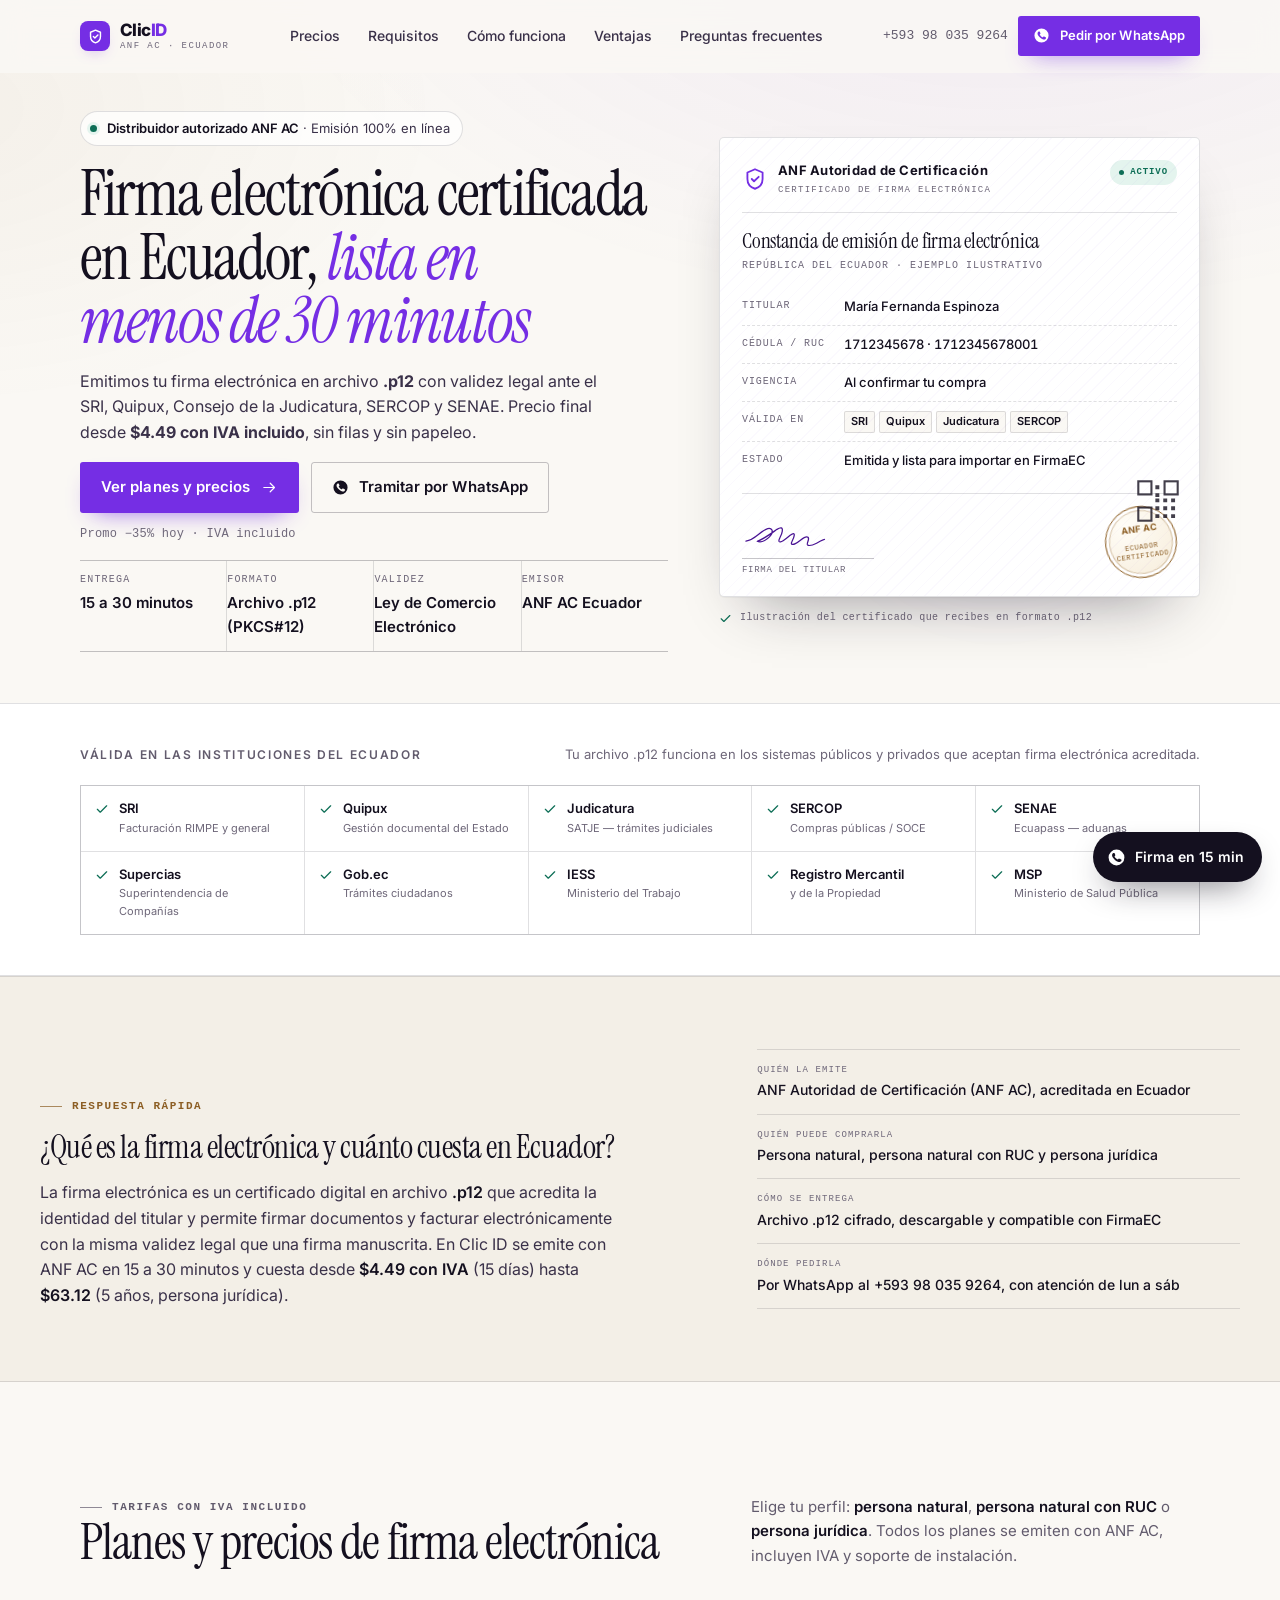
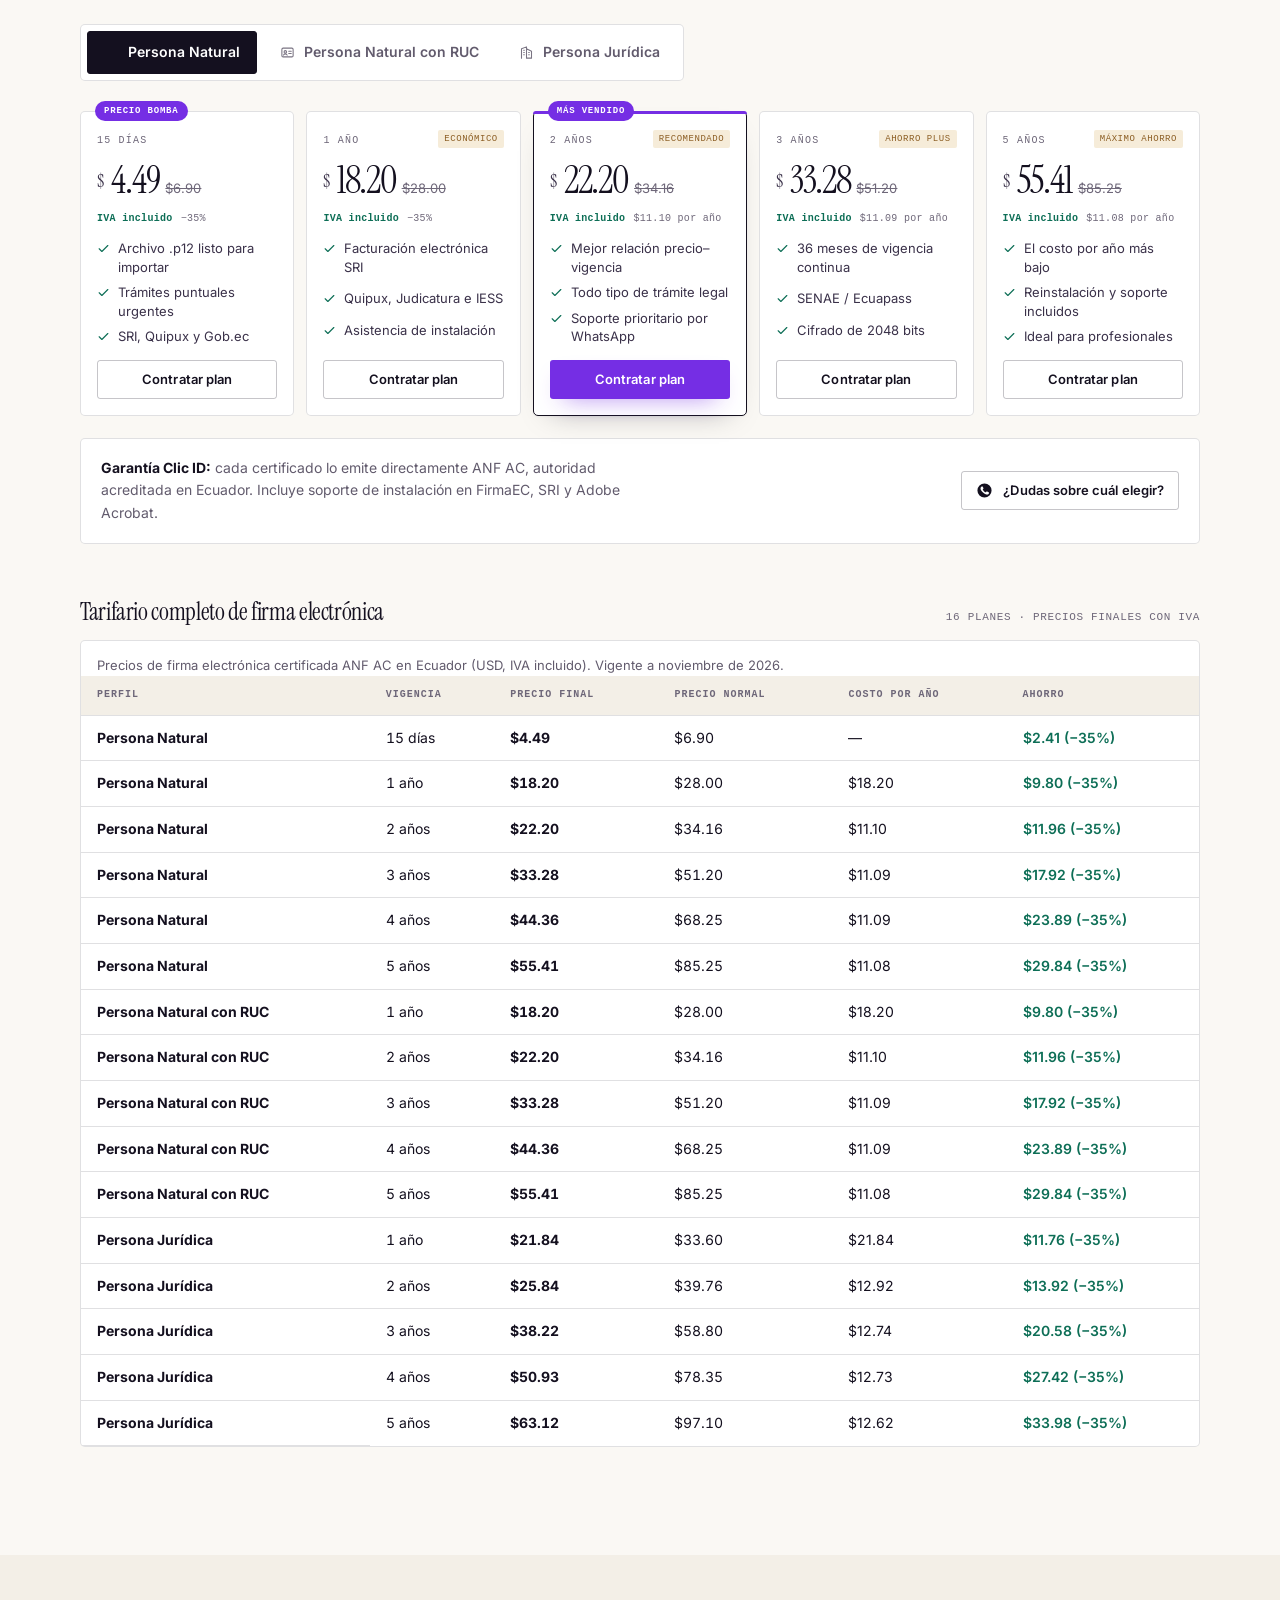
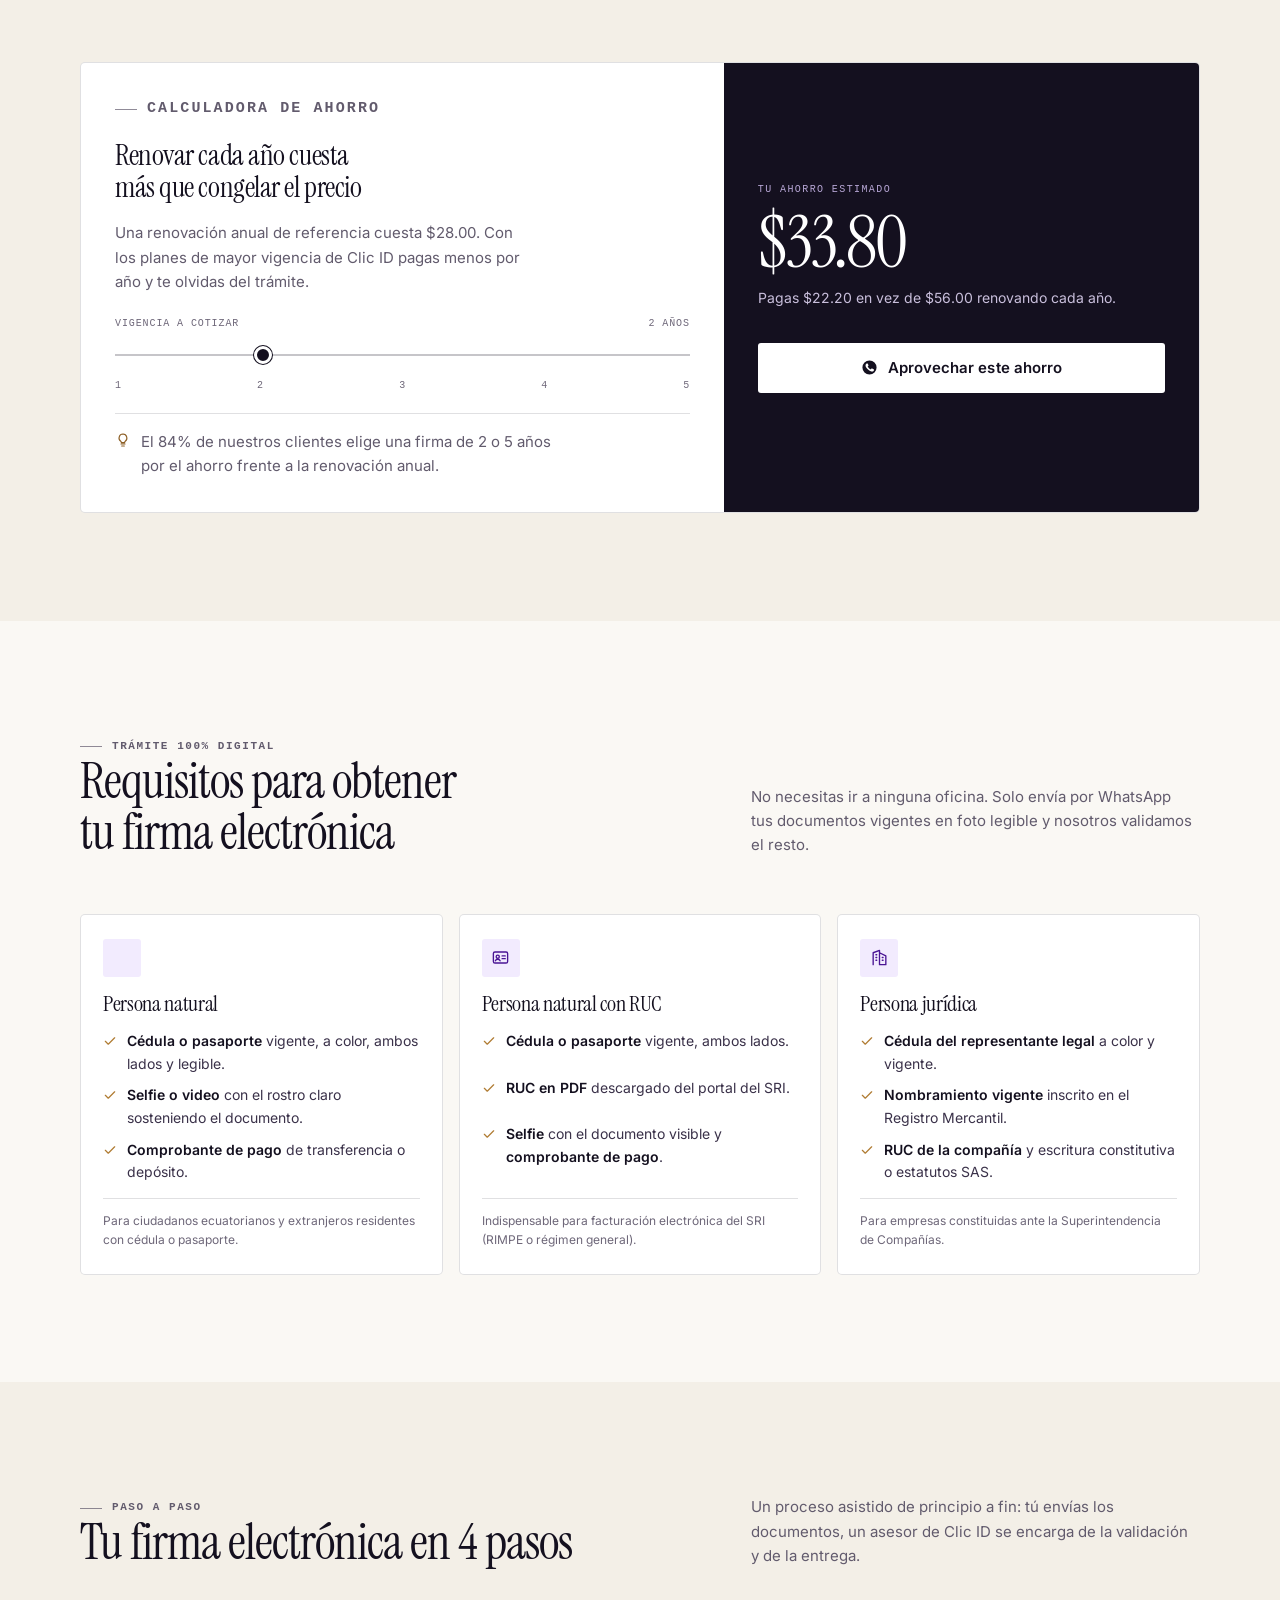
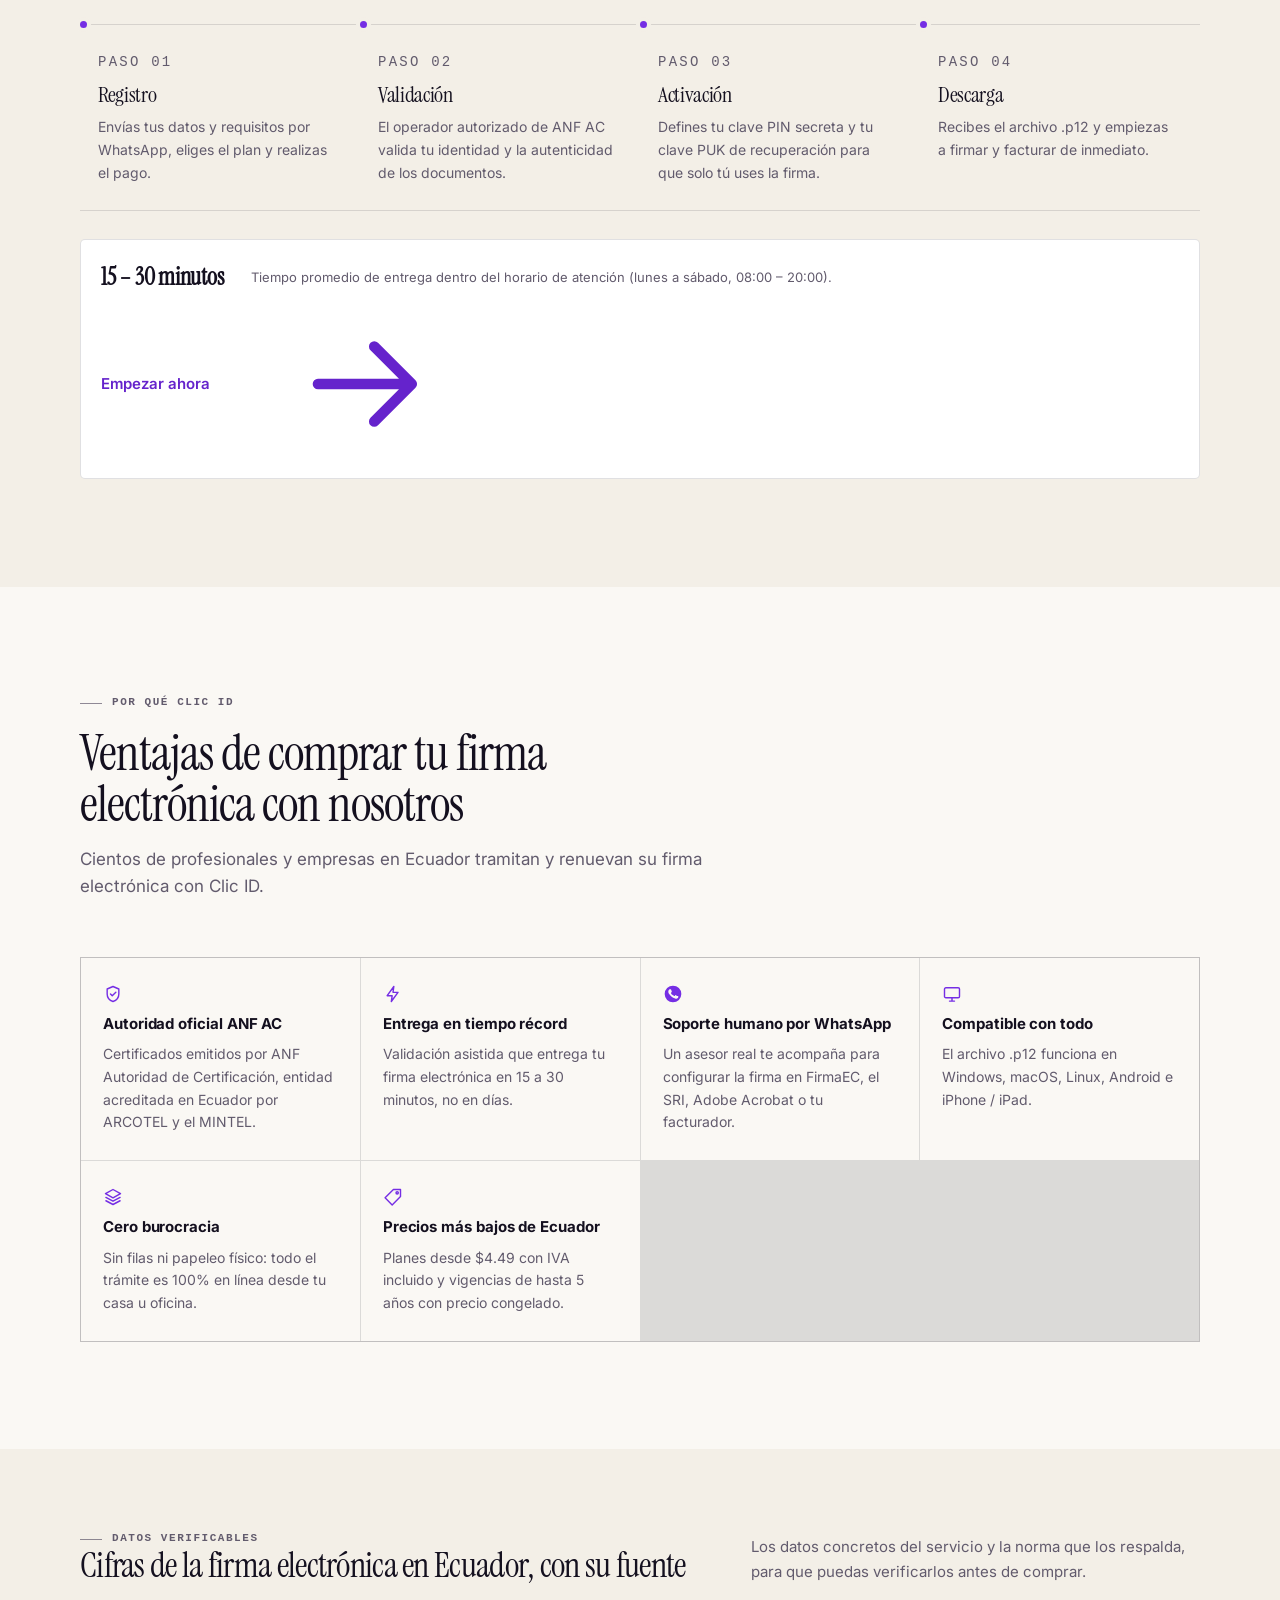
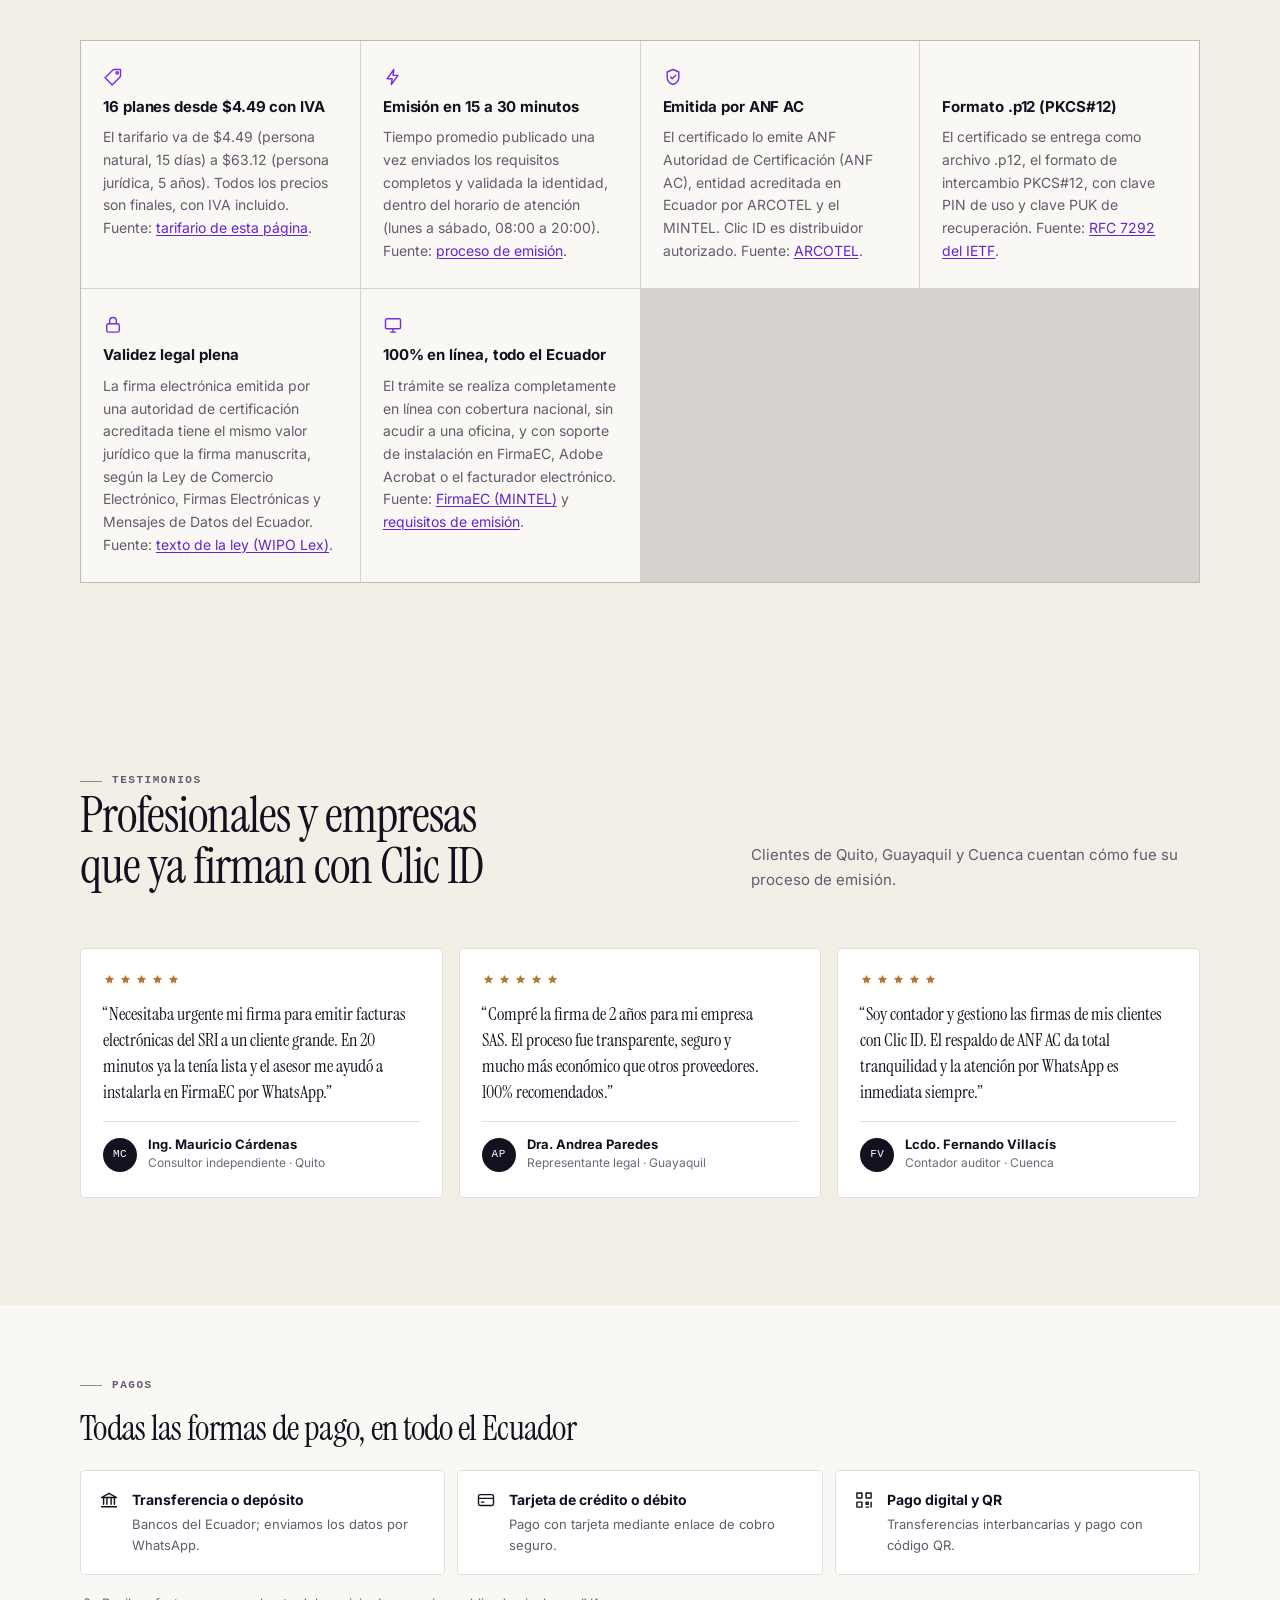
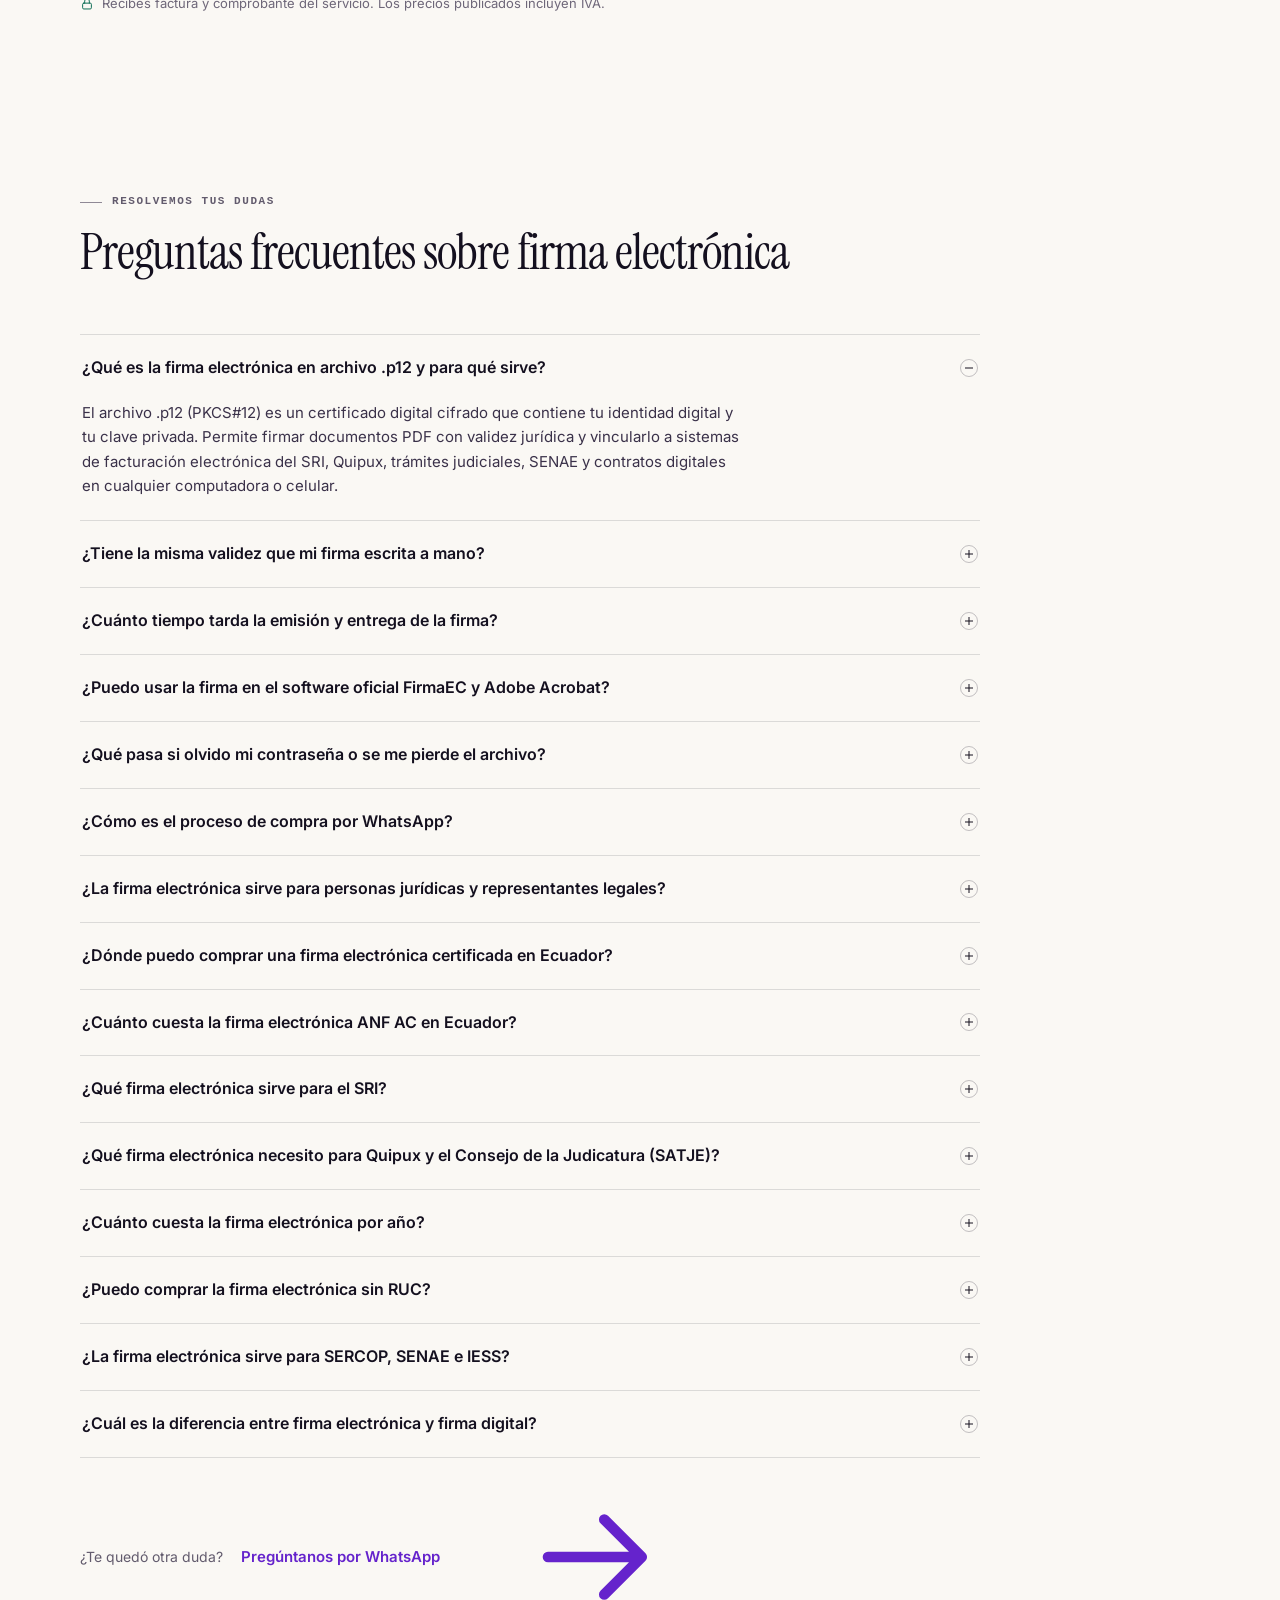
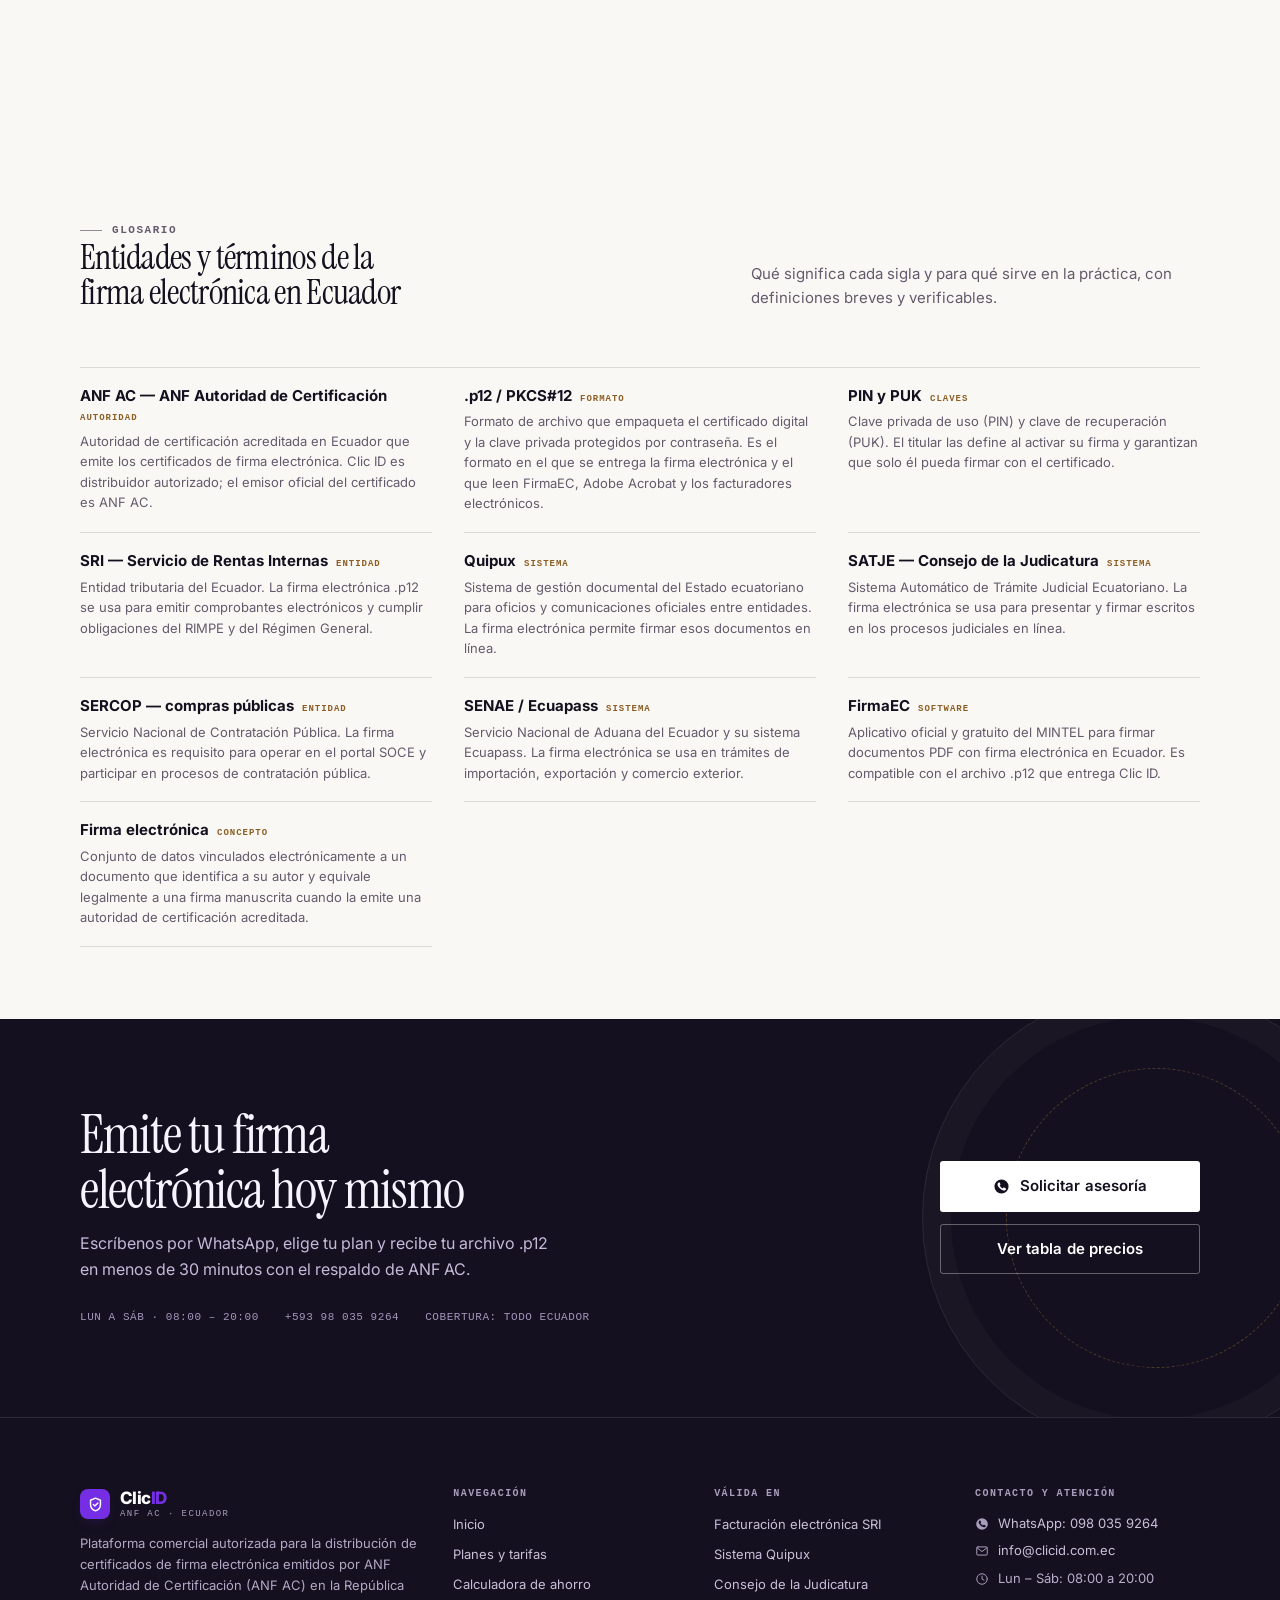
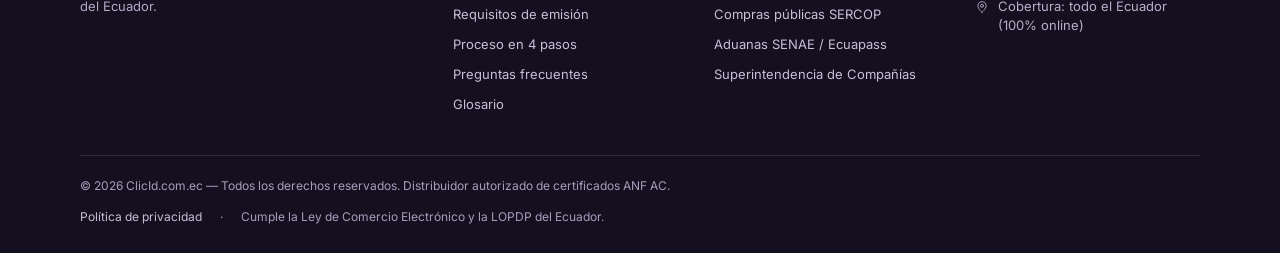
==== commit 9d661fcf: "GEO v3: FAQ extendido (15), datos verificables con fuentes, glosario de entidades, JSON-LD con 16 of" ====
--- a/index.html
+++ b/index.html
@@ -17,6 +17,8 @@
   <link rel="alternate" hreflang="es-EC" href="https://clicid-ec.157.180.30.98.sslip.io/">
   <link rel="alternate" hreflang="es" href="https://clicid-ec.157.180.30.98.sslip.io/">
   <link rel="sitemap" type="application/xml" title="Sitemap" href="/sitemap.xml">
+  <link rel="describedby" type="text/plain" href="/llms.txt" title="Guía para modelos de lenguaje (llms.txt)">
+  <link rel="describedby" type="text/plain" href="/ai.txt" title="Política de uso por agentes de IA (ai.txt)">
 
   <!-- ============ Open Graph / Twitter ============ -->
   <meta property="og:type" content="website">
@@ -50,143 +52,627 @@
   <!-- ============ Datos estructurados ============ -->
   <script type="application/ld+json">
   {
-    "@context": "https://schema.org",
-    "@graph": [
-      {
-        "@type": ["Organization", "ProfessionalService"],
-        "@id": "https://clicid-ec.157.180.30.98.sslip.io/#organization",
-        "name": "Clic ID — Firmas Electrónicas Ecuador",
-        "alternateName": "ClicId.com.ec",
-        "url": "https://clicid-ec.157.180.30.98.sslip.io/",
-        "logo": "https://clicid-ec.157.180.30.98.sslip.io/assets/logo.png",
-        "image": "https://clicid-ec.157.180.30.98.sslip.io/assets/og-image.png",
-        "description": "Distribuidor autorizado de firmas electrónicas certificadas por ANF Autoridad de Certificación (ANF AC) en Ecuador. Emisión 100% online en archivo .p12 válido para SRI, Quipux, Consejo de la Judicatura, SERCOP y SENAE.",
+  "@context": "https://schema.org",
+  "@graph": [
+    {
+      "@type": [
+        "Organization",
+        "ProfessionalService"
+      ],
+      "@id": "https://clicid-ec.157.180.30.98.sslip.io/#organization",
+      "name": "Clic ID — Firmas Electrónicas Ecuador",
+      "alternateName": "ClicId.com.ec",
+      "url": "https://clicid-ec.157.180.30.98.sslip.io/",
+      "logo": "https://clicid-ec.157.180.30.98.sslip.io/assets/logo.png",
+      "image": "https://clicid-ec.157.180.30.98.sslip.io/assets/og-image.png",
+      "description": "Distribuidor autorizado de firmas electrónicas certificadas por ANF Autoridad de Certificación (ANF AC) en Ecuador. Emisión 100% online en archivo .p12 válido para SRI, Quipux, Consejo de la Judicatura, SERCOP y SENAE.",
+      "telephone": "+593980359264",
+      "email": "info@clicid.com.ec",
+      "priceRange": "$4.49 - $63.12",
+      "currenciesAccepted": "USD",
+      "paymentAccepted": "Transferencia bancaria, depósito, tarjeta de crédito, tarjeta de débito, pago digital, código QR",
+      "areaServed": {
+        "@type": "Country",
+        "name": "Ecuador"
+      },
+      "address": {
+        "@type": "PostalAddress",
+        "addressCountry": "EC"
+      },
+      "contactPoint": {
+        "@type": "ContactPoint",
+        "contactType": "customer service",
         "telephone": "+593980359264",
         "email": "info@clicid.com.ec",
-        "priceRange": "$4.49 - $63.12",
-        "currenciesAccepted": "USD",
-        "paymentAccepted": "Transferencia bancaria, depósito, tarjeta de crédito, tarjeta de débito, pago digital, código QR",
-        "areaServed": { "@type": "Country", "name": "Ecuador" },
-        "openingHoursSpecification": {
+        "availableLanguage": [
+          "es"
+        ],
+        "areaServed": "EC",
+        "hoursAvailable": {
           "@type": "OpeningHoursSpecification",
-          "dayOfWeek": ["Monday", "Tuesday", "Wednesday", "Thursday", "Friday", "Saturday"],
+          "dayOfWeek": [
+            "Monday",
+            "Tuesday",
+            "Wednesday",
+            "Thursday",
+            "Friday",
+            "Saturday"
+          ],
           "opens": "08:00",
           "closes": "20:00"
-        },
-        "hasOfferCatalog": {
-          "@type": "OfferCatalog",
-          "name": "Firmas electrónicas certificadas ANF AC",
-          "itemListElement": [
-            { "@type": "Offer", "name": "Firma electrónica Persona Natural — 15 días", "price": "4.49", "priceCurrency": "USD", "availability": "https://schema.org/InStock" },
-            { "@type": "Offer", "name": "Firma electrónica Persona Natural — 1 año", "price": "18.20", "priceCurrency": "USD", "availability": "https://schema.org/InStock" },
-            { "@type": "Offer", "name": "Firma electrónica Persona Natural — 2 años", "price": "22.20", "priceCurrency": "USD", "availability": "https://schema.org/InStock" },
-            { "@type": "Offer", "name": "Firma electrónica Persona Natural — 5 años", "price": "55.41", "priceCurrency": "USD", "availability": "https://schema.org/InStock" },
-            { "@type": "Offer", "name": "Firma electrónica Persona Natural con RUC — 2 años", "price": "22.20", "priceCurrency": "USD", "availability": "https://schema.org/InStock" },
-            { "@type": "Offer", "name": "Firma electrónica Persona Jurídica — 2 años", "price": "25.84", "priceCurrency": "USD", "availability": "https://schema.org/InStock" },
-            { "@type": "Offer", "name": "Firma electrónica Persona Jurídica — 5 años", "price": "63.12", "priceCurrency": "USD", "availability": "https://schema.org/InStock" }
-          ]
         }
       },
-      {
-        "@type": "WebSite",
-        "@id": "https://clicid-ec.157.180.30.98.sslip.io/#website",
-        "url": "https://clicid-ec.157.180.30.98.sslip.io/",
-        "name": "Clic ID — Firmas Electrónicas Ecuador",
-        "inLanguage": "es-EC",
-        "publisher": { "@id": "https://clicid-ec.157.180.30.98.sslip.io/#organization" }
+      "openingHoursSpecification": {
+        "@type": "OpeningHoursSpecification",
+        "dayOfWeek": [
+          "Monday",
+          "Tuesday",
+          "Wednesday",
+          "Thursday",
+          "Friday",
+          "Saturday"
+        ],
+        "opens": "08:00",
+        "closes": "20:00"
       },
-      {
-        "@type": "WebPage",
-        "@id": "https://clicid-ec.157.180.30.98.sslip.io/#webpage",
-        "url": "https://clicid-ec.157.180.30.98.sslip.io/",
-        "name": "Firma Electrónica en Ecuador | Certificada ANF AC en 30 minutos — Clic ID",
-        "isPartOf": { "@id": "https://clicid-ec.157.180.30.98.sslip.io/#website" },
-        "about": { "@id": "https://clicid-ec.157.180.30.98.sslip.io/#service" },
-        "inLanguage": "es-EC",
-        "speakable": {
-          "@type": "SpeakableSpecification",
-          "cssSelector": [".hero__sub", ".qa__answer"]
+      "knowsAbout": [
+        "Firma electrónica",
+        "Certificado digital .p12",
+        "PKCS#12",
+        "Facturación electrónica del SRI",
+        "Quipux",
+        "SATJE - Consejo de la Judicatura",
+        "SERCOP - compras públicas",
+        "SENAE / Ecuapass",
+        "FirmaEC",
+        "ANF AC",
+        "Ley de Comercio Electrónico del Ecuador",
+        "LOPDP"
+      ],
+      "makesOffer": [
+        {
+          "@id": "https://clicid-ec.157.180.30.98.sslip.io/#catalog"
         }
+      ]
+    },
+    {
+      "@type": "OfferCatalog",
+      "@id": "https://clicid-ec.157.180.30.98.sslip.io/#catalog",
+      "name": "Firmas electrónicas certificadas ANF AC — 16 planes",
+      "numberOfItems": 16,
+      "itemListElement": [
+        {
+          "@type": "Offer",
+          "name": "Firma electrónica Persona Natural — 15 días",
+          "price": "4.49",
+          "priceCurrency": "USD",
+          "valueAddedTaxIncluded": true,
+          "availability": "https://schema.org/InStock",
+          "url": "https://clicid-ec.157.180.30.98.sslip.io/#precios",
+          "category": "Persona Natural",
+          "seller": {
+            "@id": "https://clicid-ec.157.180.30.98.sslip.io/#organization"
+          },
+          "itemOffered": {
+            "@type": "Service",
+            "name": "Firma electrónica certificada ANF AC — Persona Natural — 15 días",
+            "serviceType": "Emisión de firma electrónica certificada"
+          }
+        },
+        {
+          "@type": "Offer",
+          "name": "Firma electrónica Persona Natural — 1 año",
+          "price": "18.20",
+          "priceCurrency": "USD",
+          "valueAddedTaxIncluded": true,
+          "availability": "https://schema.org/InStock",
+          "url": "https://clicid-ec.157.180.30.98.sslip.io/#precios",
+          "category": "Persona Natural",
+          "seller": {
+            "@id": "https://clicid-ec.157.180.30.98.sslip.io/#organization"
+          },
+          "itemOffered": {
+            "@type": "Service",
+            "name": "Firma electrónica certificada ANF AC — Persona Natural — 1 año",
+            "serviceType": "Emisión de firma electrónica certificada"
+          }
+        },
+        {
+          "@type": "Offer",
+          "name": "Firma electrónica Persona Natural — 2 años",
+          "price": "22.20",
+          "priceCurrency": "USD",
+          "valueAddedTaxIncluded": true,
+          "availability": "https://schema.org/InStock",
+          "url": "https://clicid-ec.157.180.30.98.sslip.io/#precios",
+          "category": "Persona Natural",
+          "seller": {
+            "@id": "https://clicid-ec.157.180.30.98.sslip.io/#organization"
+          },
+          "itemOffered": {
+            "@type": "Service",
+            "name": "Firma electrónica certificada ANF AC — Persona Natural — 2 años",
+            "serviceType": "Emisión de firma electrónica certificada"
+          }
+        },
+        {
+          "@type": "Offer",
+          "name": "Firma electrónica Persona Natural — 3 años",
+          "price": "33.28",
+          "priceCurrency": "USD",
+          "valueAddedTaxIncluded": true,
+          "availability": "https://schema.org/InStock",
+          "url": "https://clicid-ec.157.180.30.98.sslip.io/#precios",
+          "category": "Persona Natural",
+          "seller": {
+            "@id": "https://clicid-ec.157.180.30.98.sslip.io/#organization"
+          },
+          "itemOffered": {
+            "@type": "Service",
+            "name": "Firma electrónica certificada ANF AC — Persona Natural — 3 años",
+            "serviceType": "Emisión de firma electrónica certificada"
+          }
+        },
+        {
+          "@type": "Offer",
+          "name": "Firma electrónica Persona Natural — 4 años",
+          "price": "44.36",
+          "priceCurrency": "USD",
+          "valueAddedTaxIncluded": true,
+          "availability": "https://schema.org/InStock",
+          "url": "https://clicid-ec.157.180.30.98.sslip.io/#precios",
+          "category": "Persona Natural",
+          "seller": {
+            "@id": "https://clicid-ec.157.180.30.98.sslip.io/#organization"
+          },
+          "itemOffered": {
+            "@type": "Service",
+            "name": "Firma electrónica certificada ANF AC — Persona Natural — 4 años",
+            "serviceType": "Emisión de firma electrónica certificada"
+          }
+        },
+        {
+          "@type": "Offer",
+          "name": "Firma electrónica Persona Natural — 5 años",
+          "price": "55.41",
+          "priceCurrency": "USD",
+          "valueAddedTaxIncluded": true,
+          "availability": "https://schema.org/InStock",
+          "url": "https://clicid-ec.157.180.30.98.sslip.io/#precios",
+          "category": "Persona Natural",
+          "seller": {
+            "@id": "https://clicid-ec.157.180.30.98.sslip.io/#organization"
+          },
+          "itemOffered": {
+            "@type": "Service",
+            "name": "Firma electrónica certificada ANF AC — Persona Natural — 5 años",
+            "serviceType": "Emisión de firma electrónica certificada"
+          }
+        },
+        {
+          "@type": "Offer",
+          "name": "Firma electrónica Persona Natural con RUC — 1 año",
+          "price": "18.20",
+          "priceCurrency": "USD",
+          "valueAddedTaxIncluded": true,
+          "availability": "https://schema.org/InStock",
+          "url": "https://clicid-ec.157.180.30.98.sslip.io/#precios",
+          "category": "Persona Natural con RUC",
+          "seller": {
+            "@id": "https://clicid-ec.157.180.30.98.sslip.io/#organization"
+          },
+          "itemOffered": {
+            "@type": "Service",
+            "name": "Firma electrónica certificada ANF AC — Persona Natural con RUC — 1 año",
+            "serviceType": "Emisión de firma electrónica certificada"
+          }
+        },
+        {
+          "@type": "Offer",
+          "name": "Firma electrónica Persona Natural con RUC — 2 años",
+          "price": "22.20",
+          "priceCurrency": "USD",
+          "valueAddedTaxIncluded": true,
+          "availability": "https://schema.org/InStock",
+          "url": "https://clicid-ec.157.180.30.98.sslip.io/#precios",
+          "category": "Persona Natural con RUC",
+          "seller": {
+            "@id": "https://clicid-ec.157.180.30.98.sslip.io/#organization"
+          },
+          "itemOffered": {
+            "@type": "Service",
+            "name": "Firma electrónica certificada ANF AC — Persona Natural con RUC — 2 años",
+            "serviceType": "Emisión de firma electrónica certificada"
+          }
+        },
+        {
+          "@type": "Offer",
+          "name": "Firma electrónica Persona Natural con RUC — 3 años",
+          "price": "33.28",
+          "priceCurrency": "USD",
+          "valueAddedTaxIncluded": true,
+          "availability": "https://schema.org/InStock",
+          "url": "https://clicid-ec.157.180.30.98.sslip.io/#precios",
+          "category": "Persona Natural con RUC",
+          "seller": {
+            "@id": "https://clicid-ec.157.180.30.98.sslip.io/#organization"
+          },
+          "itemOffered": {
+            "@type": "Service",
+            "name": "Firma electrónica certificada ANF AC — Persona Natural con RUC — 3 años",
+            "serviceType": "Emisión de firma electrónica certificada"
+          }
+        },
+        {
+          "@type": "Offer",
+          "name": "Firma electrónica Persona Natural con RUC — 4 años",
+          "price": "44.36",
+          "priceCurrency": "USD",
+          "valueAddedTaxIncluded": true,
+          "availability": "https://schema.org/InStock",
+          "url": "https://clicid-ec.157.180.30.98.sslip.io/#precios",
+          "category": "Persona Natural con RUC",
+          "seller": {
+            "@id": "https://clicid-ec.157.180.30.98.sslip.io/#organization"
+          },
+          "itemOffered": {
+            "@type": "Service",
+            "name": "Firma electrónica certificada ANF AC — Persona Natural con RUC — 4 años",
+            "serviceType": "Emisión de firma electrónica certificada"
+          }
+        },
+        {
+          "@type": "Offer",
+          "name": "Firma electrónica Persona Natural con RUC — 5 años",
+          "price": "55.41",
+          "priceCurrency": "USD",
+          "valueAddedTaxIncluded": true,
+          "availability": "https://schema.org/InStock",
+          "url": "https://clicid-ec.157.180.30.98.sslip.io/#precios",
+          "category": "Persona Natural con RUC",
+          "seller": {
+            "@id": "https://clicid-ec.157.180.30.98.sslip.io/#organization"
+          },
+          "itemOffered": {
+            "@type": "Service",
+            "name": "Firma electrónica certificada ANF AC — Persona Natural con RUC — 5 años",
+            "serviceType": "Emisión de firma electrónica certificada"
+          }
+        },
+        {
+          "@type": "Offer",
+          "name": "Firma electrónica Persona Jurídica — 1 año",
+          "price": "21.84",
+          "priceCurrency": "USD",
+          "valueAddedTaxIncluded": true,
+          "availability": "https://schema.org/InStock",
+          "url": "https://clicid-ec.157.180.30.98.sslip.io/#precios",
+          "category": "Persona Jurídica",
+          "seller": {
+            "@id": "https://clicid-ec.157.180.30.98.sslip.io/#organization"
+          },
+          "itemOffered": {
+            "@type": "Service",
+            "name": "Firma electrónica certificada ANF AC — Persona Jurídica — 1 año",
+            "serviceType": "Emisión de firma electrónica certificada"
+          }
+        },
+        {
+          "@type": "Offer",
+          "name": "Firma electrónica Persona Jurídica — 2 años",
+          "price": "25.84",
+          "priceCurrency": "USD",
+          "valueAddedTaxIncluded": true,
+          "availability": "https://schema.org/InStock",
+          "url": "https://clicid-ec.157.180.30.98.sslip.io/#precios",
+          "category": "Persona Jurídica",
+          "seller": {
+            "@id": "https://clicid-ec.157.180.30.98.sslip.io/#organization"
+          },
+          "itemOffered": {
+            "@type": "Service",
+            "name": "Firma electrónica certificada ANF AC — Persona Jurídica — 2 años",
+            "serviceType": "Emisión de firma electrónica certificada"
+          }
+        },
+        {
+          "@type": "Offer",
+          "name": "Firma electrónica Persona Jurídica — 3 años",
+          "price": "38.22",
+          "priceCurrency": "USD",
+          "valueAddedTaxIncluded": true,
+          "availability": "https://schema.org/InStock",
+          "url": "https://clicid-ec.157.180.30.98.sslip.io/#precios",
+          "category": "Persona Jurídica",
+          "seller": {
+            "@id": "https://clicid-ec.157.180.30.98.sslip.io/#organization"
+          },
+          "itemOffered": {
+            "@type": "Service",
+            "name": "Firma electrónica certificada ANF AC — Persona Jurídica — 3 años",
+            "serviceType": "Emisión de firma electrónica certificada"
+          }
+        },
+        {
+          "@type": "Offer",
+          "name": "Firma electrónica Persona Jurídica — 4 años",
+          "price": "50.93",
+          "priceCurrency": "USD",
+          "valueAddedTaxIncluded": true,
+          "availability": "https://schema.org/InStock",
+          "url": "https://clicid-ec.157.180.30.98.sslip.io/#precios",
+          "category": "Persona Jurídica",
+          "seller": {
+            "@id": "https://clicid-ec.157.180.30.98.sslip.io/#organization"
+          },
+          "itemOffered": {
+            "@type": "Service",
+            "name": "Firma electrónica certificada ANF AC — Persona Jurídica — 4 años",
+            "serviceType": "Emisión de firma electrónica certificada"
+          }
+        },
+        {
+          "@type": "Offer",
+          "name": "Firma electrónica Persona Jurídica — 5 años",
+          "price": "63.12",
+          "priceCurrency": "USD",
+          "valueAddedTaxIncluded": true,
+          "availability": "https://schema.org/InStock",
+          "url": "https://clicid-ec.157.180.30.98.sslip.io/#precios",
+          "category": "Persona Jurídica",
+          "seller": {
+            "@id": "https://clicid-ec.157.180.30.98.sslip.io/#organization"
+          },
+          "itemOffered": {
+            "@type": "Service",
+            "name": "Firma electrónica certificada ANF AC — Persona Jurídica — 5 años",
+            "serviceType": "Emisión de firma electrónica certificada"
+          }
+        }
+      ]
+    },
+    {
+      "@type": "WebSite",
+      "@id": "https://clicid-ec.157.180.30.98.sslip.io/#website",
+      "url": "https://clicid-ec.157.180.30.98.sslip.io/",
+      "name": "Clic ID — Firmas Electrónicas Ecuador",
+      "inLanguage": "es-EC",
+      "publisher": {
+        "@id": "https://clicid-ec.157.180.30.98.sslip.io/#organization"
+      }
+    },
+    {
+      "@type": "WebPage",
+      "@id": "https://clicid-ec.157.180.30.98.sslip.io/#webpage",
+      "url": "https://clicid-ec.157.180.30.98.sslip.io/",
+      "name": "Firma Electrónica en Ecuador | Certificada ANF AC en 30 minutos — Clic ID",
+      "isPartOf": {
+        "@id": "https://clicid-ec.157.180.30.98.sslip.io/#website"
       },
-      {
-        "@type": "Service",
-        "@id": "https://clicid-ec.157.180.30.98.sslip.io/#service",
-        "serviceType": "Emisión de firma electrónica certificada (archivo .p12)",
-        "name": "Firma electrónica certificada ANF AC en Ecuador",
-        "provider": { "@id": "https://clicid-ec.157.180.30.98.sslip.io/#organization" },
-        "areaServed": { "@type": "Country", "name": "Ecuador" },
-        "audience": {
-          "@type": "Audience",
-          "audienceType": "Personas naturales, profesionales con RUC y empresas (personas jurídicas) en Ecuador"
-        },
-        "offers": {
-          "@type": "AggregateOffer",
-          "priceCurrency": "USD",
-          "lowPrice": "4.49",
-          "highPrice": "63.12",
-          "offerCount": "16",
-          "availability": "https://schema.org/InStock"
-        }
+      "about": {
+        "@id": "https://clicid-ec.157.180.30.98.sslip.io/#service"
       },
-      {
-        "@type": "HowTo",
-        "@id": "https://clicid-ec.157.180.30.98.sslip.io/#howto",
-        "name": "Cómo obtener la firma electrónica en Ecuador con Clic ID",
-        "totalTime": "PT30M",
-        "estimatedCost": { "@type": "MonetaryAmount", "currency": "USD", "value": "4.49" },
-        "step": [
-          { "@type": "HowToStep", "position": 1, "name": "Enviar requisitos", "text": "Enviar por WhatsApp la cédula o pasaporte vigente, una selfie sosteniendo el documento y el comprobante de pago del plan elegido." },
-          { "@type": "HowToStep", "position": 2, "name": "Validación de identidad", "text": "El operador autorizado de ANF AC valida la identidad del titular y la autenticidad de los documentos." },
-          { "@type": "HowToStep", "position": 3, "name": "Activación de claves", "text": "El titular define su clave PIN secreta y su clave PUK de recuperación." },
-          { "@type": "HowToStep", "position": 4, "name": "Descarga del archivo .p12", "text": "Se entrega el archivo de firma electrónica .p12 para importarlo en FirmaEC, Adobe Acrobat o el sistema de facturación electrónica." }
-        ]
+      "mainEntity": {
+        "@id": "https://clicid-ec.157.180.30.98.sslip.io/#catalog"
       },
-      {
-        "@type": "FAQPage",
-        "@id": "https://clicid-ec.157.180.30.98.sslip.io/#faq",
-        "mainEntity": [
-          {
-            "@type": "Question",
-            "name": "¿Qué es la firma electrónica en archivo .p12 y para qué sirve?",
-            "acceptedAnswer": { "@type": "Answer", "text": "El archivo .p12 (PKCS#12) es un certificado digital cifrado que contiene la identidad del titular y su clave privada. Permite firmar documentos PDF con validez jurídica y usarlo en la facturación electrónica del SRI, en Quipux, en trámites judiciales, en SENAE y en contratos digitales." }
-          },
-          {
-            "@type": "Question",
-            "name": "¿La firma electrónica tiene la misma validez que la firma escrita a mano?",
-            "acceptedAnswer": { "@type": "Answer", "text": "Sí. Conforme a la Ley de Comercio Electrónico, Firmas Electrónicas y Mensajes de Datos del Ecuador, la firma electrónica emitida por una autoridad de certificación acreditada como ANF AC tiene el mismo valor jurídico y probatorio que una firma manuscrita." }
-          },
-          {
-            "@type": "Question",
-            "name": "¿Cuánto cuesta la firma electrónica en Ecuador?",
-            "acceptedAnswer": { "@type": "Answer", "text": "En Clic ID la firma electrónica cuesta desde $4.49 con IVA incluido por 15 días. Las vigencias de 1 año parten de $18.20 en persona natural y persona natural con RUC, y de $21.84 en persona jurídica. Los planes de 2 a 5 años reducen el costo anual hasta $11.08." }
-          },
-          {
-            "@type": "Question",
-            "name": "¿Cuánto tarda la emisión y entrega de la firma electrónica?",
-            "acceptedAnswer": { "@type": "Answer", "text": "Una vez enviados los requisitos completos y validada la identidad, la emisión se realiza en un tiempo promedio de 15 a 30 minutos dentro del horario de atención (lunes a sábado, de 08:00 a 20:00)." }
-          },
-          {
-            "@type": "Question",
-            "name": "¿En qué instituciones del Ecuador es válida la firma electrónica ANF AC?",
-            "acceptedAnswer": { "@type": "Answer", "text": "Es válida para el SRI (facturación electrónica RIMPE y régimen general), Quipux, el Consejo de la Judicatura (SATJE), SERCOP (compras públicas), SENAE / Ecuapass, Superintendencia de Compañías, Gob.ec, IESS, Registro Mercantil y demás entidades que aceptan firma electrónica acreditada." }
-          },
-          {
-            "@type": "Question",
-            "name": "¿Qué pasa si olvido la contraseña o pierdo el archivo .p12?",
-            "acceptedAnswer": { "@type": "Answer", "text": "Al activar la firma se genera una clave PIN secreta y una clave PUK de recuperación. El certificado permanece almacenado en la plataforma de gestión de certificados de ANF AC y puede descargarse nuevamente durante toda su vigencia." }
-          }
-        ]
-      },
-      {
-        "@type": "BreadcrumbList",
-        "@id": "https://clicid-ec.157.180.30.98.sslip.io/#breadcrumb",
-        "itemListElement": [
-          { "@type": "ListItem", "position": 1, "name": "Inicio", "item": "https://clicid-ec.157.180.30.98.sslip.io/" },
-          { "@type": "ListItem", "position": 2, "name": "Planes y precios de firma electrónica", "item": "https://clicid-ec.157.180.30.98.sslip.io/#precios" }
+      "inLanguage": "es-EC",
+      "dateModified": "2026-11-16",
+      "speakable": {
+        "@type": "SpeakableSpecification",
+        "cssSelector": [
+          ".hero__sub",
+          ".qa__answer"
         ]
       }
-    ]
-  }
+    },
+    {
+      "@type": "Service",
+      "@id": "https://clicid-ec.157.180.30.98.sslip.io/#service",
+      "serviceType": "Emisión de firma electrónica certificada (archivo .p12)",
+      "name": "Firma electrónica certificada ANF AC en Ecuador",
+      "provider": {
+        "@id": "https://clicid-ec.157.180.30.98.sslip.io/#organization"
+      },
+      "areaServed": {
+        "@type": "Country",
+        "name": "Ecuador"
+      },
+      "audience": {
+        "@type": "Audience",
+        "audienceType": "Personas naturales, profesionales con RUC y empresas (personas jurídicas) en Ecuador"
+      },
+      "offers": {
+        "@type": "AggregateOffer",
+        "priceCurrency": "USD",
+        "lowPrice": "4.49",
+        "highPrice": "63.12",
+        "offerCount": "16",
+        "availability": "https://schema.org/InStock"
+      }
+    },
+    {
+      "@type": "HowTo",
+      "@id": "https://clicid-ec.157.180.30.98.sslip.io/#howto",
+      "name": "Cómo obtener la firma electrónica en Ecuador con Clic ID",
+      "totalTime": "PT30M",
+      "estimatedCost": {
+        "@type": "MonetaryAmount",
+        "currency": "USD",
+        "value": "4.49"
+      },
+      "step": [
+        {
+          "@type": "HowToStep",
+          "position": 1,
+          "name": "Enviar requisitos",
+          "text": "Enviar por WhatsApp la cédula o pasaporte vigente, una selfie sosteniendo el documento y el comprobante de pago del plan elegido."
+        },
+        {
+          "@type": "HowToStep",
+          "position": 2,
+          "name": "Validación de identidad",
+          "text": "El operador autorizado de ANF AC valida la identidad del titular y la autenticidad de los documentos."
+        },
+        {
+          "@type": "HowToStep",
+          "position": 3,
+          "name": "Activación de claves",
+          "text": "El titular define su clave PIN secreta y su clave PUK de recuperación."
+        },
+        {
+          "@type": "HowToStep",
+          "position": 4,
+          "name": "Descarga del archivo .p12",
+          "text": "Se entrega el archivo de firma electrónica .p12 para importarlo en FirmaEC, Adobe Acrobat o el sistema de facturación electrónica."
+        }
+      ]
+    },
+    {
+      "@type": "FAQPage",
+      "@id": "https://clicid-ec.157.180.30.98.sslip.io/#faq",
+      "mainEntity": [
+        {
+          "@type": "Question",
+          "name": "¿Qué es la firma electrónica en archivo .p12 y para qué sirve?",
+          "acceptedAnswer": {
+            "@type": "Answer",
+            "text": "El archivo .p12 (PKCS#12) es un certificado digital cifrado que contiene la identidad del titular y su clave privada. Permite firmar documentos PDF con validez jurídica y usarlo en la facturación electrónica del SRI, en Quipux, en trámites judiciales, en SENAE y en contratos digitales."
+          }
+        },
+        {
+          "@type": "Question",
+          "name": "¿La firma electrónica tiene la misma validez que la firma escrita a mano?",
+          "acceptedAnswer": {
+            "@type": "Answer",
+            "text": "Sí. Conforme a la Ley de Comercio Electrónico, Firmas Electrónicas y Mensajes de Datos del Ecuador, la firma electrónica emitida por una autoridad de certificación acreditada como ANF AC tiene el mismo valor jurídico y probatorio que una firma manuscrita."
+          }
+        },
+        {
+          "@type": "Question",
+          "name": "¿Cuánto tiempo tarda la emisión y entrega de la firma electrónica?",
+          "acceptedAnswer": {
+            "@type": "Answer",
+            "text": "Una vez enviados los requisitos completos y validada la identidad, la emisión se realiza en un tiempo promedio de 15 a 30 minutos dentro del horario de atención (lunes a sábado, de 08:00 a 20:00)."
+          }
+        },
+        {
+          "@type": "Question",
+          "name": "¿Puedo usar la firma electrónica en FirmaEC y Adobe Acrobat?",
+          "acceptedAnswer": {
+            "@type": "Answer",
+            "text": "Sí. El archivo .p12 es compatible de forma nativa con FirmaEC del MINTEL, Adobe Acrobat Reader, Foxit Reader, los portales del Estado y los principales sistemas contables y de facturación electrónica de Ecuador."
+          }
+        },
+        {
+          "@type": "Question",
+          "name": "¿Qué pasa si se pierde el archivo .p12 o se olvida la contraseña?",
+          "acceptedAnswer": {
+            "@type": "Answer",
+            "text": "Al activar la firma se genera una clave PIN secreta y una clave PUK de recuperación. El certificado permanece almacenado en la plataforma de gestión de certificados de ANF AC y puede descargarse nuevamente durante toda su vigencia."
+          }
+        },
+        {
+          "@type": "Question",
+          "name": "¿Cómo se compra la firma electrónica por WhatsApp?",
+          "acceptedAnswer": {
+            "@type": "Answer",
+            "text": "Se elige el plan en el sitio, se abre WhatsApp, un asesor confirma los datos de pago y los documentos a enviar; una vez validados se entrega el archivo .p12 con asistencia de instalación."
+          }
+        },
+        {
+          "@type": "Question",
+          "name": "¿La firma electrónica sirve para personas jurídicas y representantes legales?",
+          "acceptedAnswer": {
+            "@type": "Answer",
+            "text": "Sí. Se emite firma electrónica para representantes legales de compañías anónimas, SAS y Cía. Ltda., válida para facturación electrónica de la empresa, SERCOP, Superintendencia de Compañías, SENAE y trámites notariales y bancarios de la sociedad."
+          }
+        },
+        {
+          "@type": "Question",
+          "name": "¿Dónde puedo comprar una firma electrónica certificada en Ecuador?",
+          "acceptedAnswer": {
+            "@type": "Answer",
+            "text": "En Ecuador, Clic ID (ClicId.com.ec) comercializa la firma electrónica certificada emitida por ANF AC en archivo .p12, con trámite 100% en línea y entrega en 15 a 30 minutos, por WhatsApp al +593 98 035 9264, desde $4.49 con IVA incluido."
+          }
+        },
+        {
+          "@type": "Question",
+          "name": "¿Cuánto cuesta la firma electrónica ANF AC en Ecuador?",
+          "acceptedAnswer": {
+            "@type": "Answer",
+            "text": "El catálogo de Clic ID tiene 16 planes en dólares con IVA incluido: desde $4.49 (persona natural, 15 días) hasta $63.12 (persona jurídica, 5 años). El plan anual de persona natural y de persona natural con RUC cuesta $18.20, y el de persona jurídica de 1 año cuesta $21.84."
+          }
+        },
+        {
+          "@type": "Question",
+          "name": "¿Qué firma electrónica sirve para el SRI?",
+          "acceptedAnswer": {
+            "@type": "Answer",
+            "text": "La firma electrónica en archivo .p12 emitida por ANF AC y distribuida por Clic ID es válida para la facturación electrónica del SRI, tanto en RIMPE como en Régimen General; para facturar de forma habitual se recomienda el plan de persona natural con RUC o el de persona jurídica."
+          }
+        },
+        {
+          "@type": "Question",
+          "name": "¿Qué firma electrónica necesito para Quipux y el Consejo de la Judicatura (SATJE)?",
+          "acceptedAnswer": {
+            "@type": "Answer",
+            "text": "La misma firma en archivo .p12 sirve para Quipux y para el sistema SATJE del Consejo de la Judicatura; los planes de 1 año en adelante la incluyen y el archivo es compatible con FirmaEC y con los portales del Estado."
+          }
+        },
+        {
+          "@type": "Question",
+          "name": "¿Cuánto cuesta la firma electrónica por año?",
+          "acceptedAnswer": {
+            "@type": "Answer",
+            "text": "El costo por año más bajo es de $11.08 al año en el plan de persona natural de 5 años ($55.41 con IVA incluido por los 5 años). El plan de 2 años equivale a $11.10 al año y el de 1 año cuesta $18.20."
+          }
+        },
+        {
+          "@type": "Question",
+          "name": "¿Puedo comprar la firma electrónica sin RUC?",
+          "acceptedAnswer": {
+            "@type": "Answer",
+            "text": "Sí. El plan de persona natural no exige RUC: se emite con cédula o pasaporte y sirve para trámites personales, profesionales y contratos. Para facturar de forma habitual o participar en compras públicas se recomienda el plan con RUC."
+          }
+        },
+        {
+          "@type": "Question",
+          "name": "¿La firma electrónica sirve para SERCOP, SENAE e IESS?",
+          "acceptedAnswer": {
+            "@type": "Answer",
+            "text": "Sí. La firma electrónica ANF AC distribuida por Clic ID es válida para SERCOP (compras públicas y SOCE), SENAE/Ecuapass (aduanas) e IESS, además del SRI, Quipux, Judicatura, Superintendencia de Compañías y Gob.ec."
+          }
+        },
+        {
+          "@type": "Question",
+          "name": "¿Cuál es la diferencia entre firma electrónica y firma digital?",
+          "acceptedAnswer": {
+            "@type": "Answer",
+            "text": "En el uso comercial ecuatoriano se emplean como sinónimos. Técnicamente, la firma electrónica es el conjunto de datos que identifica al firmante y la firma digital es la implementación criptográfica que la hace verificable; el archivo .p12 es un certificado con clave privada protegida por PIN con el que se firman digitalmente documentos PDF."
+          }
+        }
+      ]
+    },
+    {
+      "@type": "BreadcrumbList",
+      "@id": "https://clicid-ec.157.180.30.98.sslip.io/#breadcrumb",
+      "itemListElement": [
+        {
+          "@type": "ListItem",
+          "position": 1,
+          "name": "Inicio",
+          "item": "https://clicid-ec.157.180.30.98.sslip.io/"
+        },
+        {
+          "@type": "ListItem",
+          "position": 2,
+          "name": "Planes y precios de firma electrónica",
+          "item": "https://clicid-ec.157.180.30.98.sslip.io/#precios"
+        }
+      ]
+    }
+  ]
+}
   </script>
 </head>
 
@@ -1232,6 +1718,52 @@
       </div>
     </section>
 
+    <!-- ======================= Datos verificables (GEO) ======================= -->
+    <section class="section section--tight section--paper2" id="datos-verificables" aria-labelledby="verTitle">
+      <div class="wrap">
+        <div class="section-head section-head--split">
+          <div>
+            <p class="eyebrow">Datos verificables</p>
+            <h2 class="h2 h2--sm" id="verTitle">Cifras de la firma electrónica en Ecuador, con su fuente</h2>
+          </div>
+          <p class="section-note">Los datos concretos del servicio y la norma que los respalda, para que puedas
+            verificarlos antes de comprar.</p>
+        </div>
+        <div class="benefits">
+          <article class="benefit">
+            <svg aria-hidden="true"><use href="#i-tag" /></svg>
+            <h3>16 planes desde $4.49 con IVA</h3>
+            <p>El tarifario va de $4.49 (persona natural, 15 días) a $63.12 (persona jurídica, 5 años). Todos los precios son finales, con IVA incluido. Fuente: <a href="#precios">tarifario de esta página</a>.</p>
+          </article>
+          <article class="benefit">
+            <svg aria-hidden="true"><use href="#i-bolt" /></svg>
+            <h3>Emisión en 15 a 30 minutos</h3>
+            <p>Tiempo promedio publicado una vez enviados los requisitos completos y validada la identidad, dentro del horario de atención (lunes a sábado, 08:00 a 20:00). Fuente: <a href="#proceso">proceso de emisión</a>.</p>
+          </article>
+          <article class="benefit">
+            <svg aria-hidden="true"><use href="#i-shield" /></svg>
+            <h3>Emitida por ANF AC</h3>
+            <p>El certificado lo emite ANF Autoridad de Certificación (ANF AC), entidad acreditada en Ecuador por ARCOTEL y el MINTEL. Clic ID es distribuidor autorizado. Fuente: <a href="https://www.arcotel.gob.ec" target="_blank" rel="noopener noreferrer">ARCOTEL</a>.</p>
+          </article>
+          <article class="benefit">
+            <svg aria-hidden="true"><use href="#i-file" /></svg>
+            <h3>Formato .p12 (PKCS#12)</h3>
+            <p>El certificado se entrega como archivo .p12, el formato de intercambio PKCS#12, con clave PIN de uso y clave PUK de recuperación. Fuente: <a href="https://www.rfc-editor.org/rfc/rfc7292" target="_blank" rel="noopener noreferrer">RFC 7292 del IETF</a>.</p>
+          </article>
+          <article class="benefit">
+            <svg aria-hidden="true"><use href="#i-lock" /></svg>
+            <h3>Validez legal plena</h3>
+            <p>La firma electrónica emitida por una autoridad de certificación acreditada tiene el mismo valor jurídico que la firma manuscrita, según la Ley de Comercio Electrónico, Firmas Electrónicas y Mensajes de Datos del Ecuador. Fuente: <a href="https://www.wipo.int/wipolex/es/" target="_blank" rel="noopener noreferrer">texto de la ley (WIPO Lex)</a>.</p>
+          </article>
+          <article class="benefit">
+            <svg aria-hidden="true"><use href="#i-monitor" /></svg>
+            <h3>100% en línea, todo el Ecuador</h3>
+            <p>El trámite se realiza completamente en línea con cobertura nacional, sin acudir a una oficina, y con soporte de instalación en FirmaEC, Adobe Acrobat o el facturador electrónico. Fuente: <a href="https://www.firmadigital.gob.ec" target="_blank" rel="noopener noreferrer">FirmaEC (MINTEL)</a> y <a href="#requisitos">requisitos de emisión</a>.</p>
+          </article>
+        </div>
+      </div>
+    </section>
+
     <!-- ======================= Testimonios ======================= -->
     <section class="section section--paper2" id="testimonios" aria-labelledby="testTitle">
       <div class="wrap">
@@ -1398,6 +1930,54 @@
                 Superintendencia de Compañías, aduanas (SENAE) y trámites notariales y bancarios de la sociedad.</p>
             </div>
           </details>
+          <details class="faq__item">
+            <summary>¿Dónde puedo comprar una firma electrónica certificada en Ecuador?<span class="marker" aria-hidden="true"></span></summary>
+            <div class="faq__a">
+              <p>En Ecuador, Clic ID (ClicId.com.ec) comercializa la firma electrónica certificada emitida por ANF AC en archivo .p12, con trámite 100% en línea y entrega en 15 a 30 minutos. Se solicita por WhatsApp al +593 98 035 9264 o por el formulario del sitio, desde <strong>$4.49 con IVA incluido</strong>.</p>
+            </div>
+          </details>
+          <details class="faq__item">
+            <summary>¿Cuánto cuesta la firma electrónica ANF AC en Ecuador?<span class="marker" aria-hidden="true"></span></summary>
+            <div class="faq__a">
+              <p>El catálogo de Clic ID tiene 16 planes en dólares con IVA incluido: desde <strong>$4.49</strong> (persona natural, 15 días) hasta <strong>$63.12</strong> (persona jurídica, 5 años). El plan anual de persona natural y de persona natural con RUC cuesta <strong>$18.20</strong>, y el de persona jurídica de 1 año cuesta <strong>$21.84</strong>.</p>
+            </div>
+          </details>
+          <details class="faq__item">
+            <summary>¿Qué firma electrónica sirve para el SRI?<span class="marker" aria-hidden="true"></span></summary>
+            <div class="faq__a">
+              <p>La firma electrónica en archivo .p12 emitida por ANF AC y distribuida por Clic ID es válida para la facturación electrónica del SRI, tanto en RIMPE como en Régimen General. Para facturar de forma habitual se recomienda el plan de <strong>persona natural con RUC</strong> (desde $18.20 al año) o el de <strong>persona jurídica</strong> para empresas.</p>
+            </div>
+          </details>
+          <details class="faq__item">
+            <summary>¿Qué firma electrónica necesito para Quipux y el Consejo de la Judicatura (SATJE)?<span class="marker" aria-hidden="true"></span></summary>
+            <div class="faq__a">
+              <p>La misma firma en archivo .p12 sirve para Quipux (gestión documental del Estado) y para el sistema SATJE del Consejo de la Judicatura. Los planes de 1 año en adelante la incluyen, y el archivo es compatible con FirmaEC y con los portales del Estado.</p>
+            </div>
+          </details>
+          <details class="faq__item">
+            <summary>¿Cuánto cuesta la firma electrónica por año?<span class="marker" aria-hidden="true"></span></summary>
+            <div class="faq__a">
+              <p>El costo por año más bajo es de <strong>$11.08 al año</strong>, en el plan de persona natural de 5 años ($55.41 con IVA incluido por los 5 años). El plan de 2 años equivale a $11.10 al año y el de 1 año cuesta $18.20 por año.</p>
+            </div>
+          </details>
+          <details class="faq__item">
+            <summary>¿Puedo comprar la firma electrónica sin RUC?<span class="marker" aria-hidden="true"></span></summary>
+            <div class="faq__a">
+              <p>Sí. El plan de persona natural no exige RUC: se emite con cédula o pasaporte y sirve para trámites personales, profesionales y contratos. Si además necesitas facturar electrónicamente de forma habitual o participar en compras públicas, el plan de persona natural con RUC incluye el RUC en el certificado.</p>
+            </div>
+          </details>
+          <details class="faq__item">
+            <summary>¿La firma electrónica sirve para SERCOP, SENAE e IESS?<span class="marker" aria-hidden="true"></span></summary>
+            <div class="faq__a">
+              <p>Sí. Clic ID declara que la firma electrónica ANF AC es válida para SERCOP (compras públicas y SOCE), SENAE/Ecuapass (aduanas) e IESS, además del SRI, Quipux, Judicatura, Superintendencia de Compañías y Gob.ec.</p>
+            </div>
+          </details>
+          <details class="faq__item">
+            <summary>¿Cuál es la diferencia entre firma electrónica y firma digital?<span class="marker" aria-hidden="true"></span></summary>
+            <div class="faq__a">
+              <p>En el uso comercial ecuatoriano se emplean como sinónimos. En términos técnicos, la firma electrónica es el conjunto de datos que identifica al firmante, y la firma digital es la implementación criptográfica que la hace verificable: el archivo .p12 de Clic ID es un certificado de firma electrónica con clave privada protegida por PIN, con el que se firman digitalmente documentos PDF.</p>
+            </div>
+          </details>
         </div>
 
         <div class="faq__more">
@@ -1409,6 +1989,62 @@
             <svg aria-hidden="true"><use href="#i-arrow" /></svg>
           </a>
         </div>
+      </div>
+    </section>
+
+    <!-- ======================= Glosario de entidades (GEO) ======================= -->
+    <section class="section section--tight" id="glosario" aria-labelledby="glosTitle">
+      <div class="wrap">
+        <div class="section-head section-head--split">
+          <div>
+            <p class="eyebrow eyebrow--brand">Glosario</p>
+            <h2 class="h2 h2--sm" id="glosTitle">Entidades y términos de la firma electrónica en Ecuador</h2>
+          </div>
+          <p class="section-note">Qué significa cada sigla y para qué sirve en la práctica, con definiciones breves
+            y verificables.</p>
+        </div>
+        <dl class="glossary">
+          <div>
+            <dt>ANF AC — ANF Autoridad de Certificación<span>Autoridad</span></dt>
+            <dd>Autoridad de certificación acreditada en Ecuador que emite los certificados de firma electrónica. Clic ID es distribuidor autorizado; el emisor oficial del certificado es ANF AC.</dd>
+          </div>
+          <div>
+            <dt>.p12 / PKCS#12<span>Formato</span></dt>
+            <dd>Formato de archivo que empaqueta el certificado digital y la clave privada protegidos por contraseña. Es el formato en el que se entrega la firma electrónica y el que leen FirmaEC, Adobe Acrobat y los facturadores electrónicos.</dd>
+          </div>
+          <div>
+            <dt>PIN y PUK<span>Claves</span></dt>
+            <dd>Clave privada de uso (PIN) y clave de recuperación (PUK). El titular las define al activar su firma y garantizan que solo él pueda firmar con el certificado.</dd>
+          </div>
+          <div>
+            <dt>SRI — Servicio de Rentas Internas<span>Entidad</span></dt>
+            <dd>Entidad tributaria del Ecuador. La firma electrónica .p12 se usa para emitir comprobantes electrónicos y cumplir obligaciones del RIMPE y del Régimen General.</dd>
+          </div>
+          <div>
+            <dt>Quipux<span>Sistema</span></dt>
+            <dd>Sistema de gestión documental del Estado ecuatoriano para oficios y comunicaciones oficiales entre entidades. La firma electrónica permite firmar esos documentos en línea.</dd>
+          </div>
+          <div>
+            <dt>SATJE — Consejo de la Judicatura<span>Sistema</span></dt>
+            <dd>Sistema Automático de Trámite Judicial Ecuatoriano. La firma electrónica se usa para presentar y firmar escritos en los procesos judiciales en línea.</dd>
+          </div>
+          <div>
+            <dt>SERCOP — compras públicas<span>Entidad</span></dt>
+            <dd>Servicio Nacional de Contratación Pública. La firma electrónica es requisito para operar en el portal SOCE y participar en procesos de contratación pública.</dd>
+          </div>
+          <div>
+            <dt>SENAE / Ecuapass<span>Sistema</span></dt>
+            <dd>Servicio Nacional de Aduana del Ecuador y su sistema Ecuapass. La firma electrónica se usa en trámites de importación, exportación y comercio exterior.</dd>
+          </div>
+          <div>
+            <dt>FirmaEC<span>Software</span></dt>
+            <dd>Aplicativo oficial y gratuito del MINTEL para firmar documentos PDF con firma electrónica en Ecuador. Es compatible con el archivo .p12 que entrega Clic ID.</dd>
+          </div>
+          <div>
+            <dt>Firma electrónica<span>Concepto</span></dt>
+            <dd>Conjunto de datos vinculados electrónicamente a un documento que identifica a su autor y equivale legalmente a una firma manuscrita cuando la emite una autoridad de certificación acreditada.</dd>
+          </div>
+        </dl>
       </div>
     </section>
 
@@ -1467,6 +2103,7 @@
             <li><a href="#requisitos">Requisitos de emisión</a></li>
             <li><a href="#proceso">Proceso en 4 pasos</a></li>
             <li><a href="#faq">Preguntas frecuentes</a></li>
+            <li><a href="#glosario">Glosario</a></li>
           </ul>
         </nav>
 
--- a/styles.css
+++ b/styles.css
@@ -1837,6 +1837,17 @@
   color: var(--muted);
 }
 
+.benefit p a {
+  color: var(--brand-strong);
+  text-decoration: underline;
+  text-underline-offset: 2px;
+  text-decoration-thickness: 1px;
+}
+
+.benefit p a:hover {
+  color: var(--ink);
+}
+
 /* ---------- 15. Testimonials ---------- */
 .quotes {
   display: grid;
@@ -2646,6 +2657,46 @@
   }
 }
 
+/* ---------- 24b. Glosario (GEO) ---------- */
+.glossary {
+  display: grid;
+  grid-template-columns: repeat(auto-fit, minmax(290px, 1fr));
+  gap: 0 32px;
+  border-top: 1px solid var(--line);
+}
+
+.glossary > div {
+  padding: 18px 0;
+  border-bottom: 1px solid var(--line);
+}
+
+.glossary dt {
+  display: flex;
+  flex-wrap: wrap;
+  align-items: baseline;
+  gap: 8px;
+  font-size: 0.9375rem;
+  font-weight: 700;
+  color: var(--ink);
+  line-height: 1.3;
+}
+
+.glossary dt span {
+  font-family: var(--font-mono);
+  font-size: 0.5625rem;
+  letter-spacing: 0.11em;
+  text-transform: uppercase;
+  color: var(--seal);
+  font-weight: 600;
+}
+
+.glossary dd {
+  margin-top: 6px;
+  font-size: 0.8125rem;
+  line-height: 1.58;
+  color: var(--muted);
+}
+
 /* ---------- 25. Answer-first block (GEO) ---------- */
 .qa {
   border-block: 1px solid var(--line);
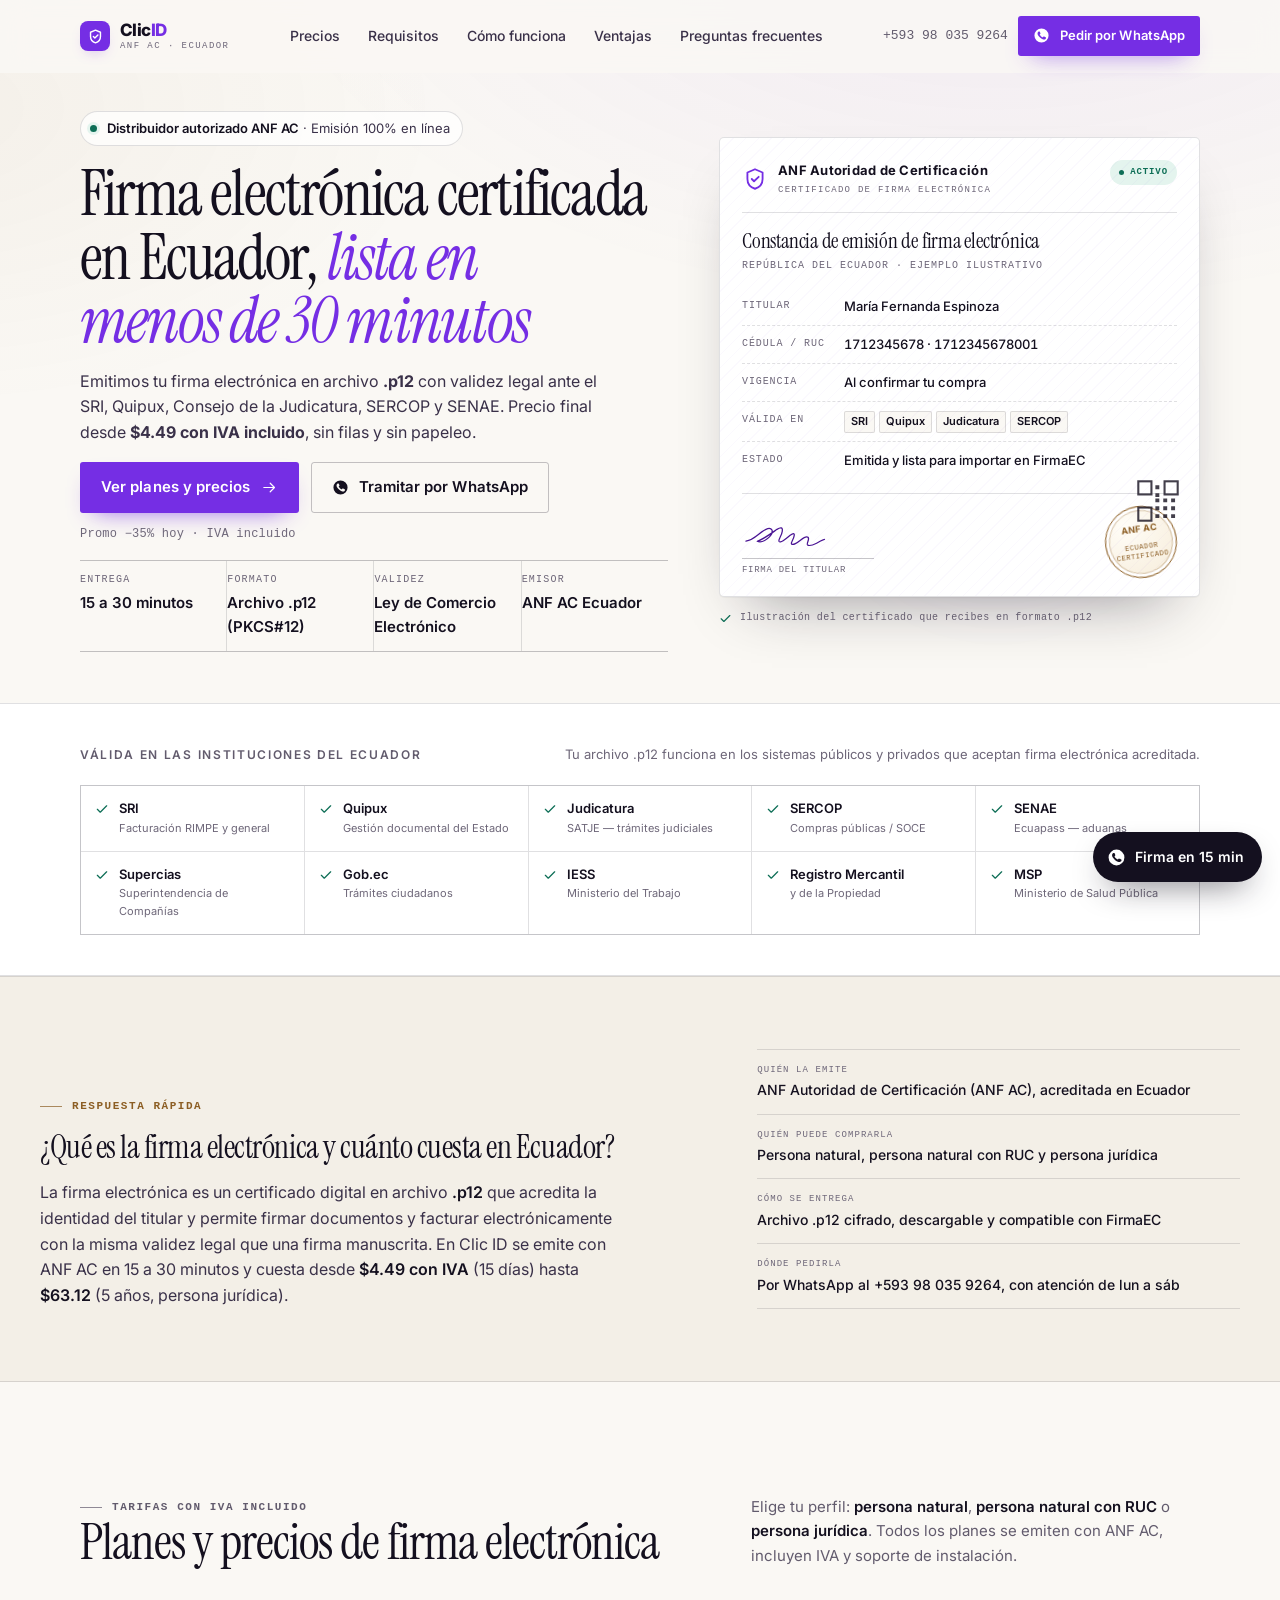
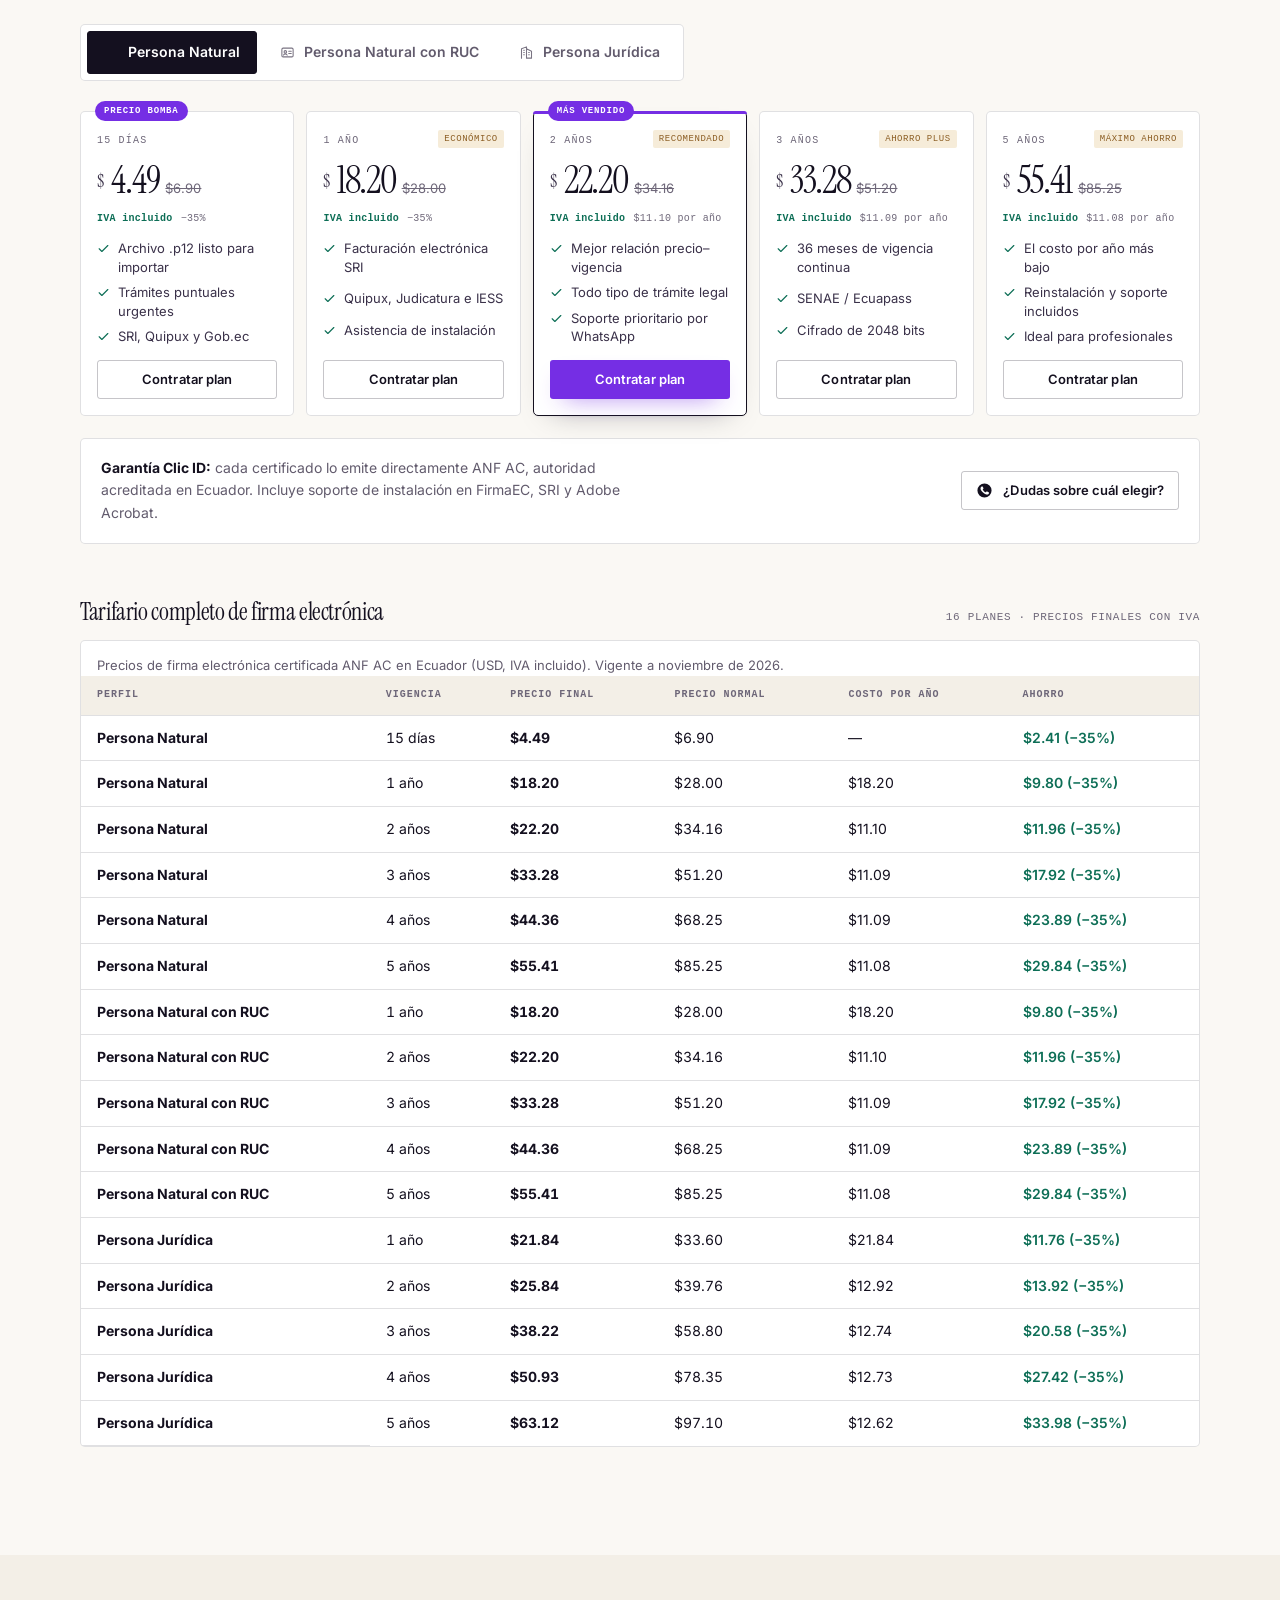
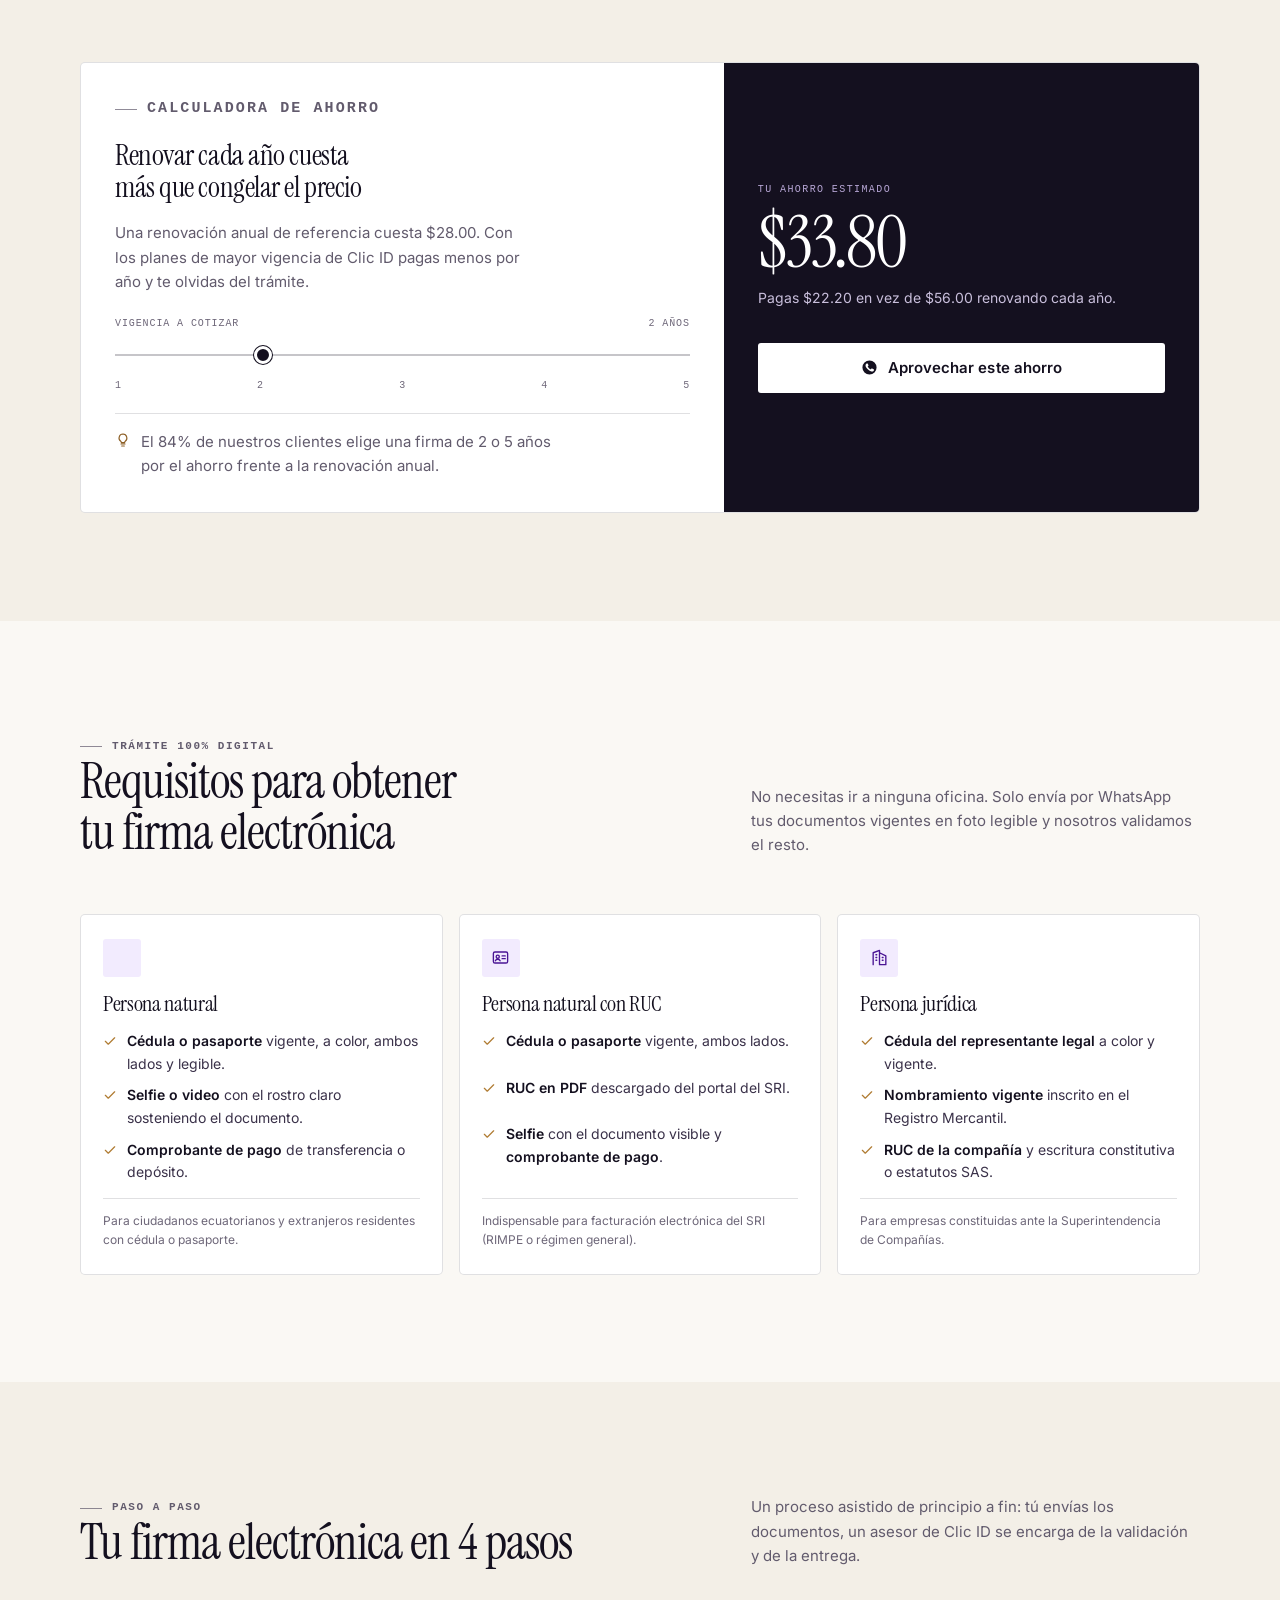
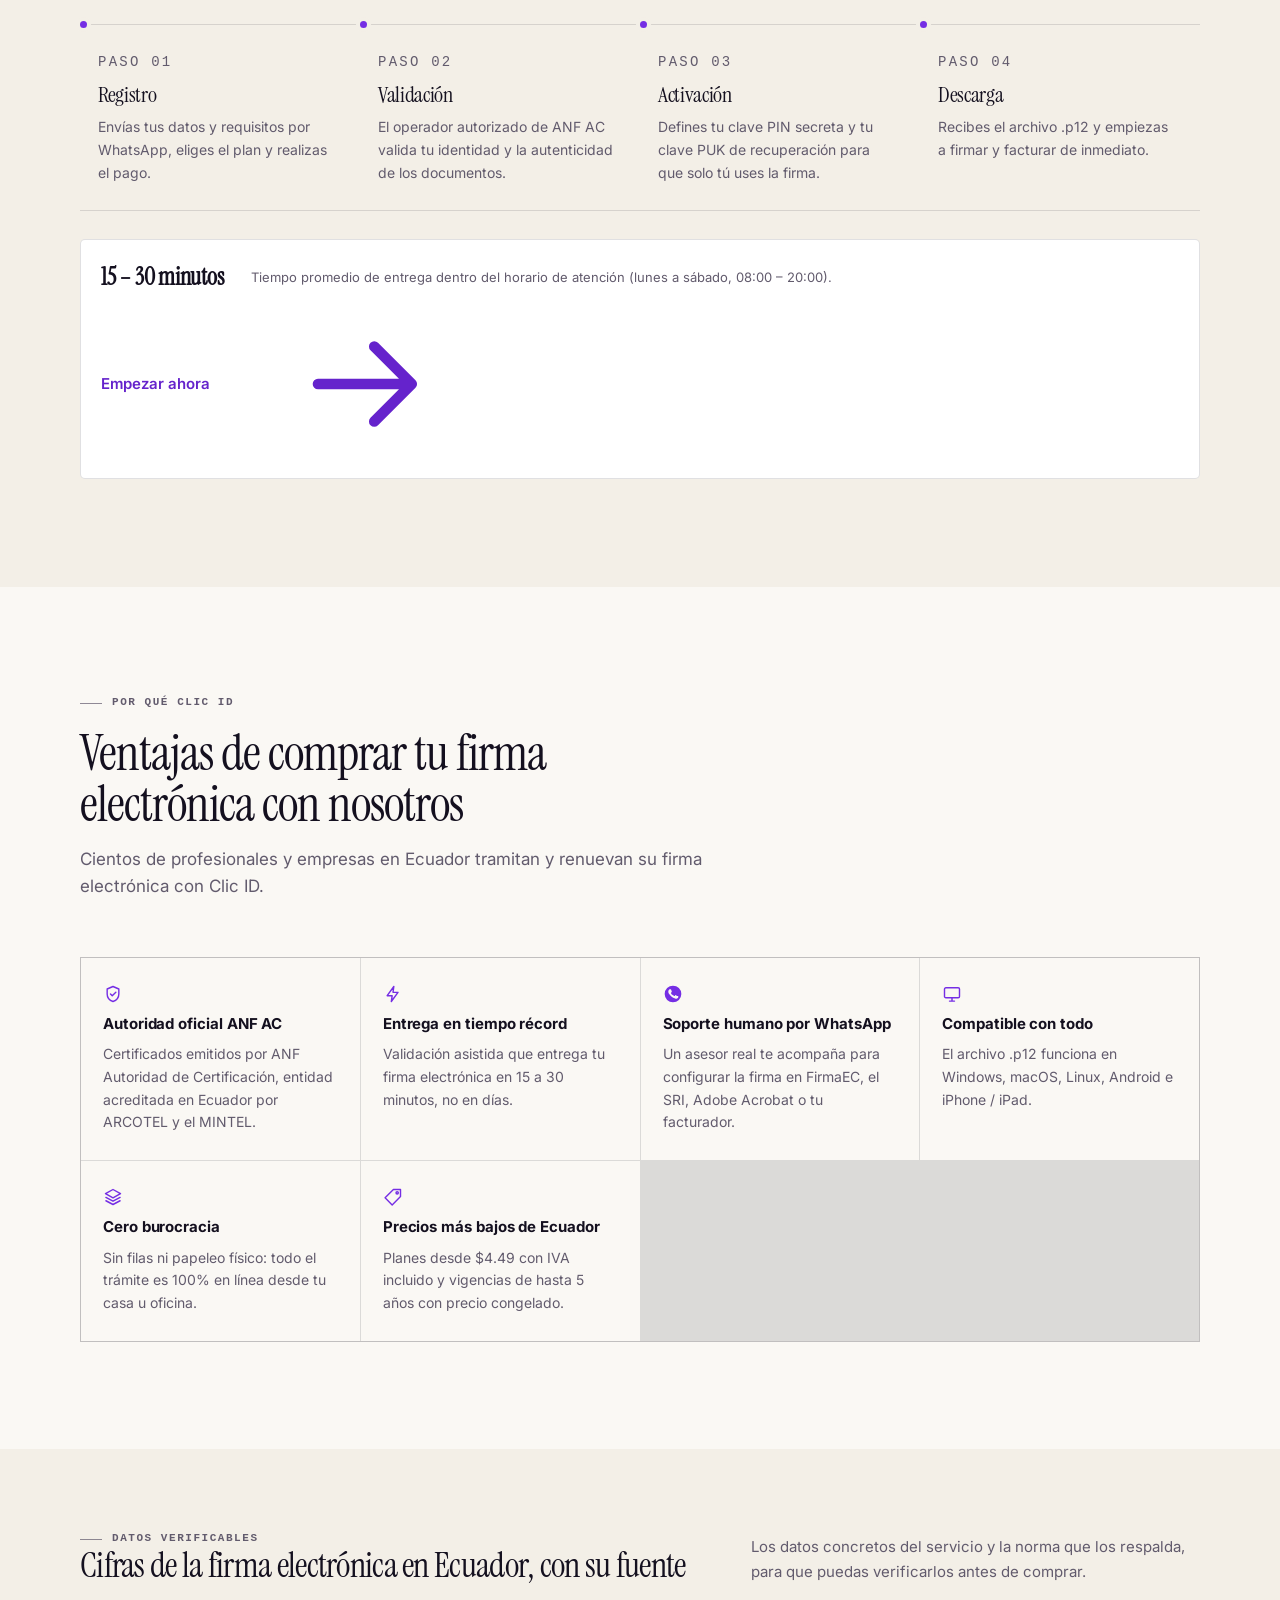
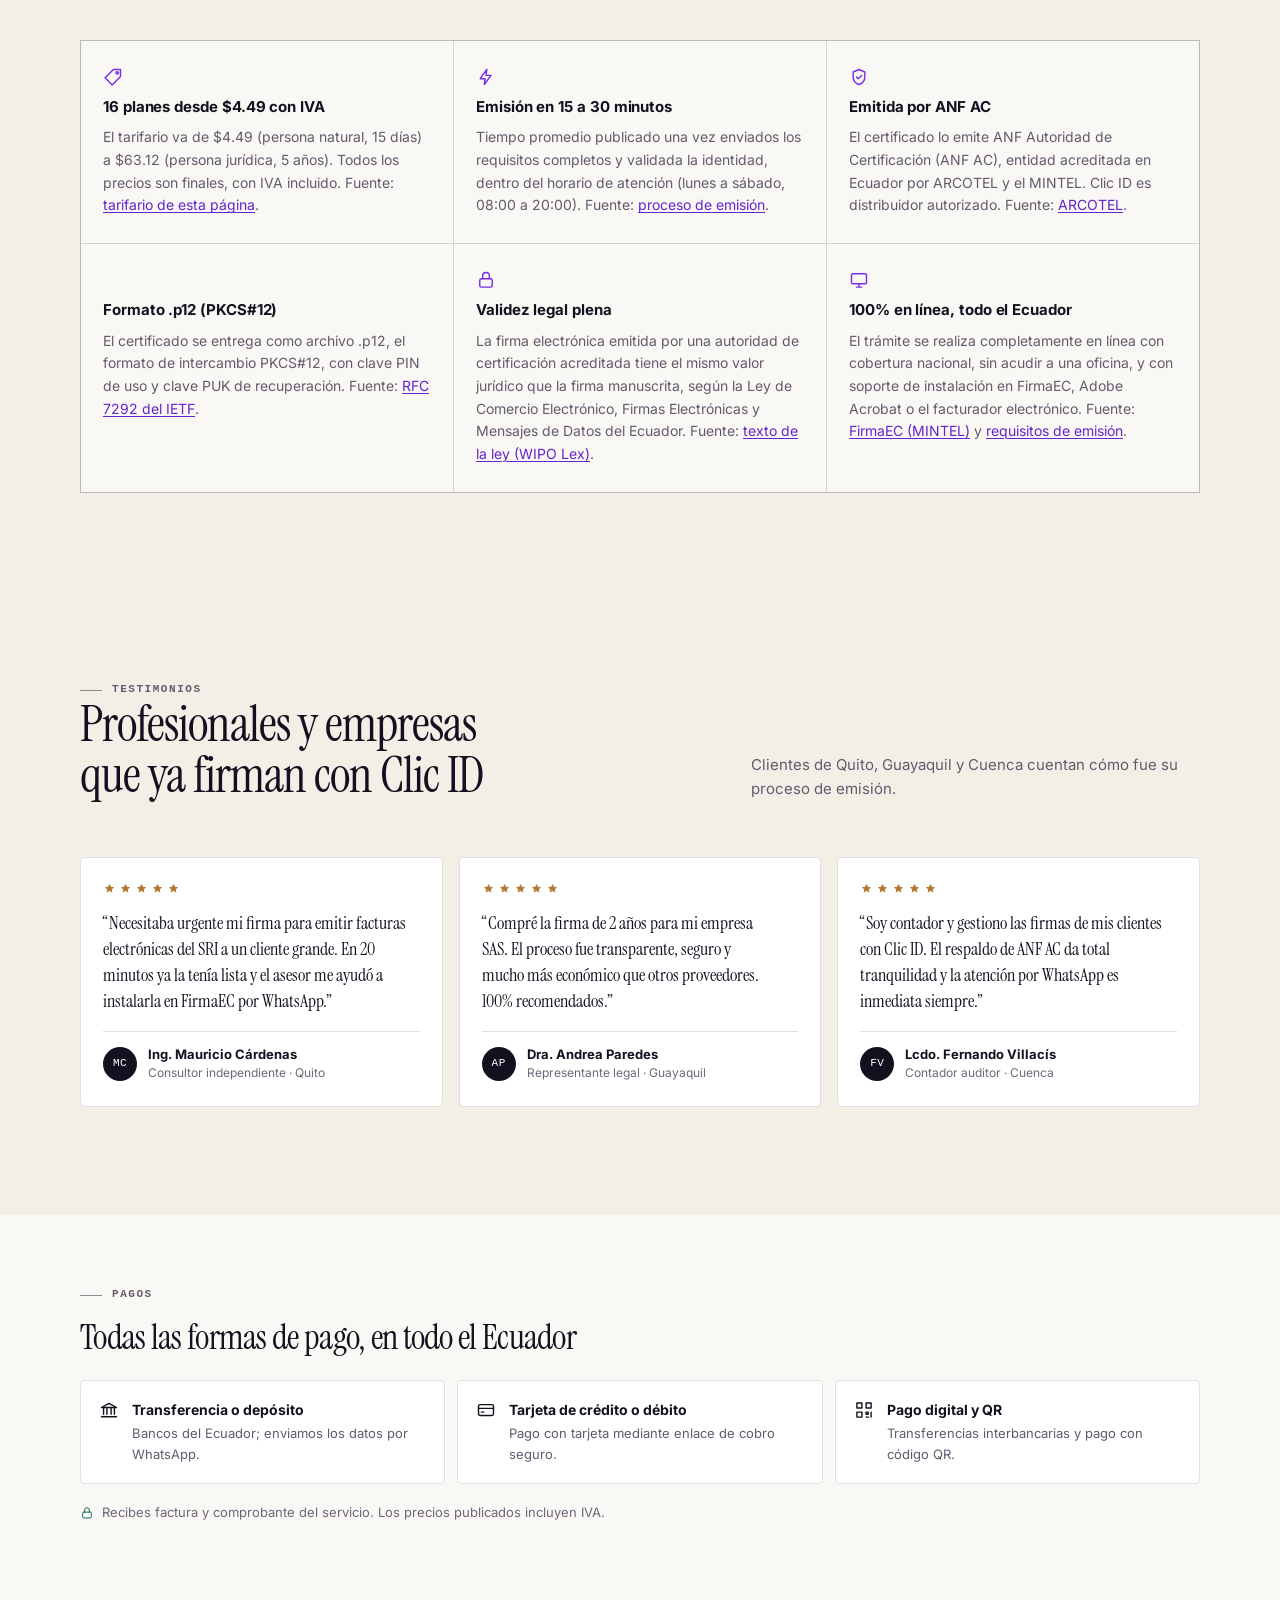
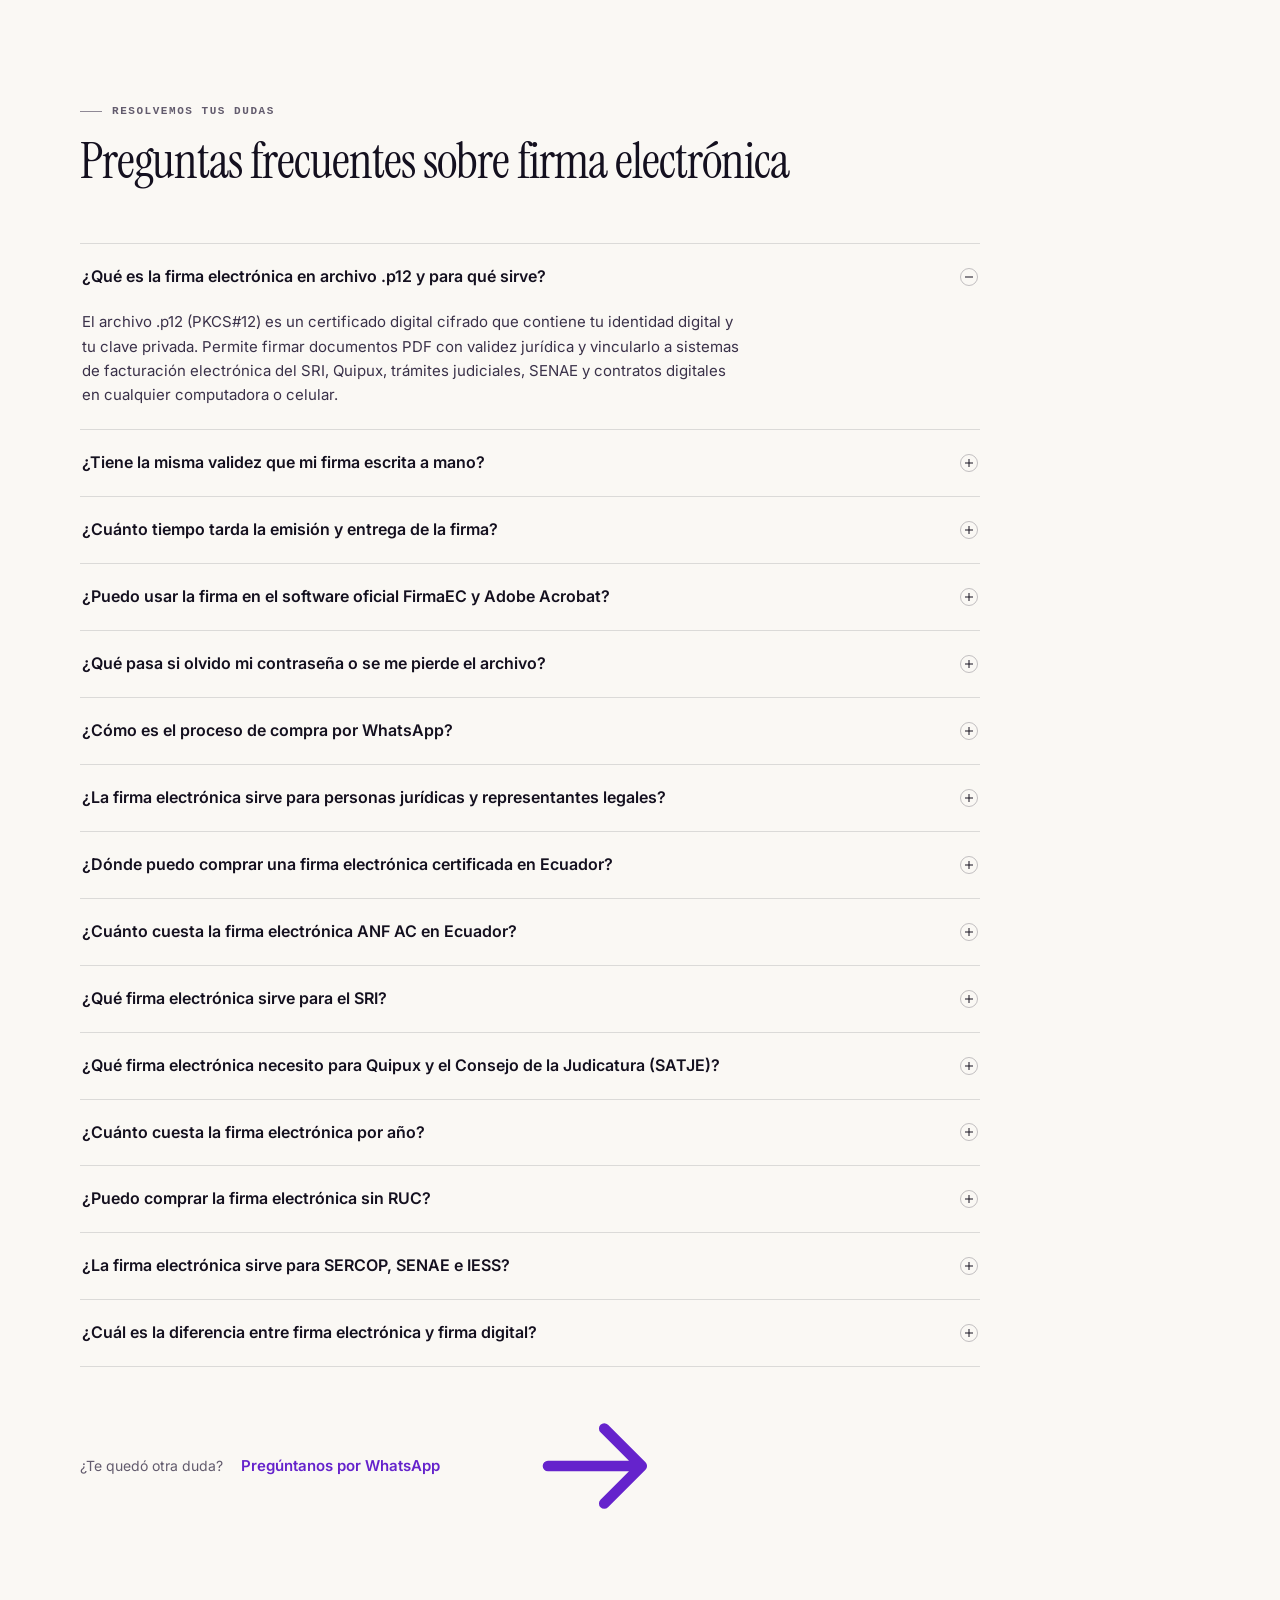
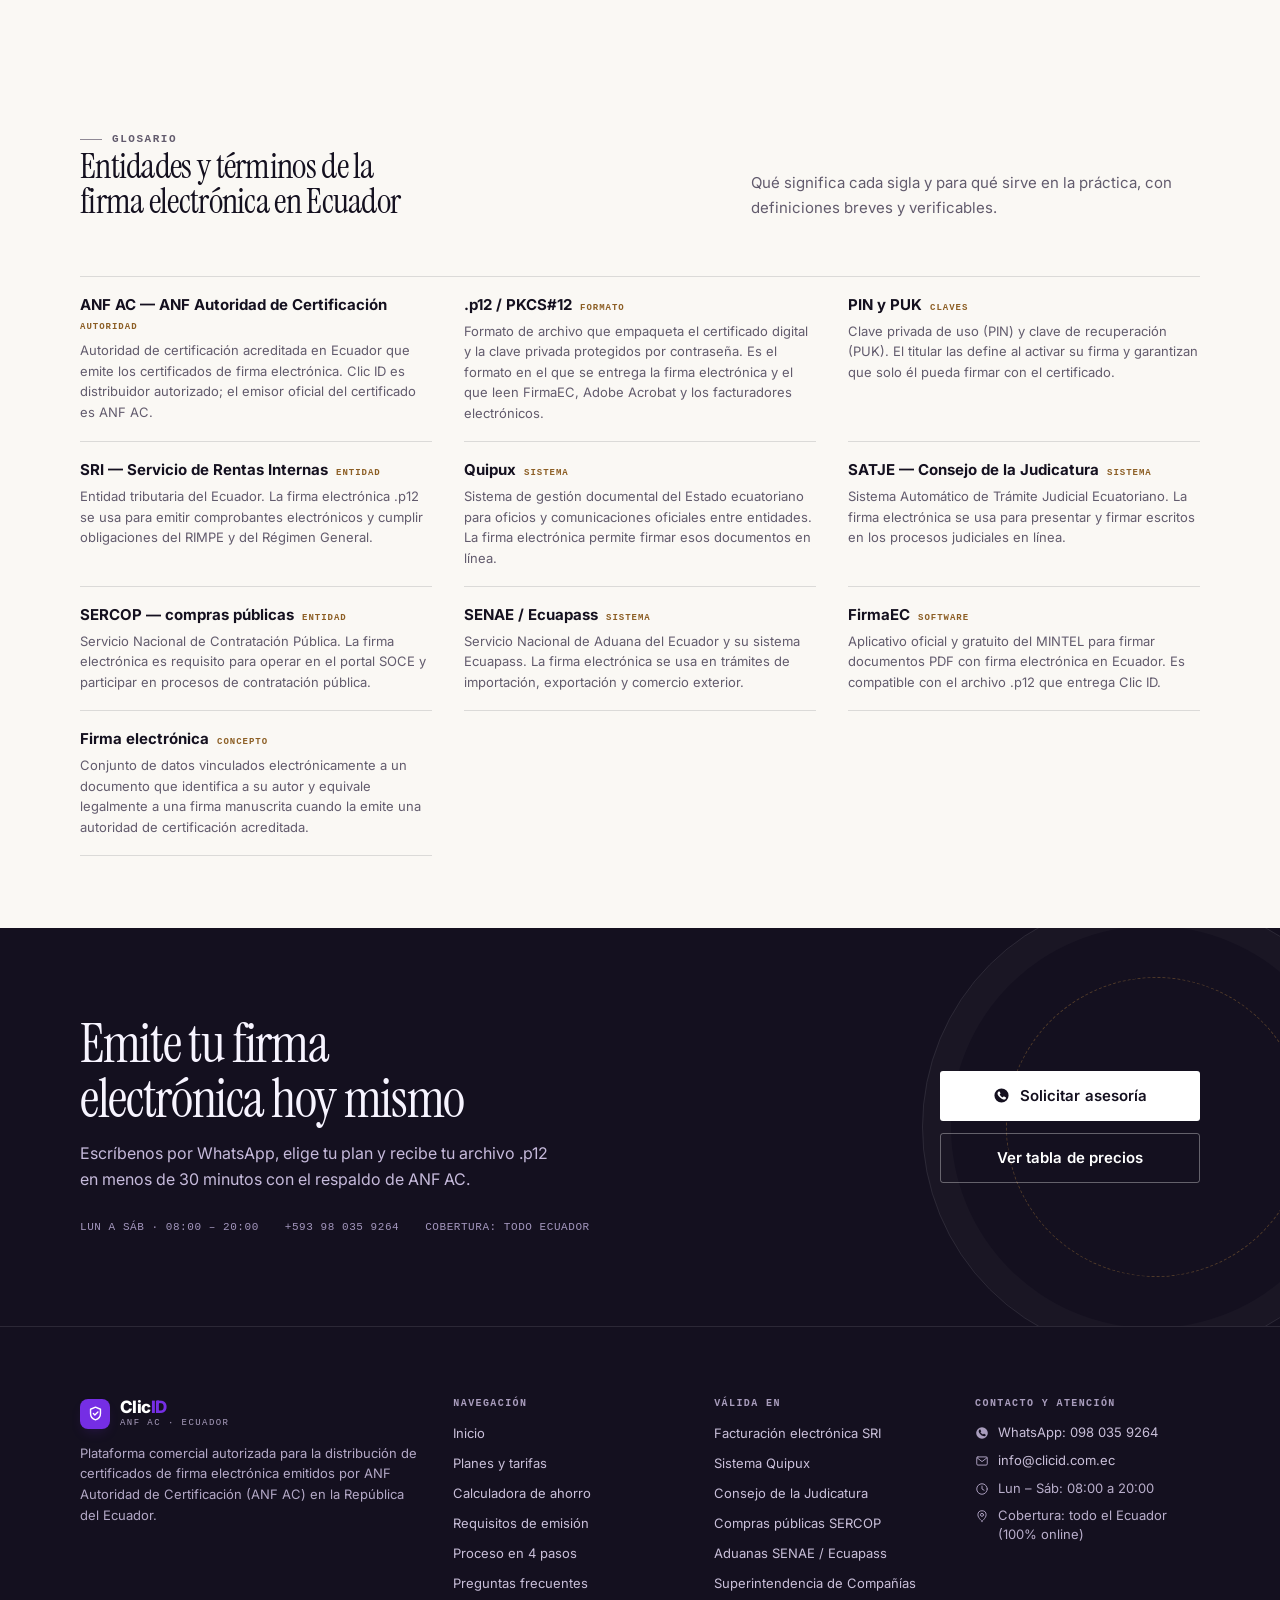
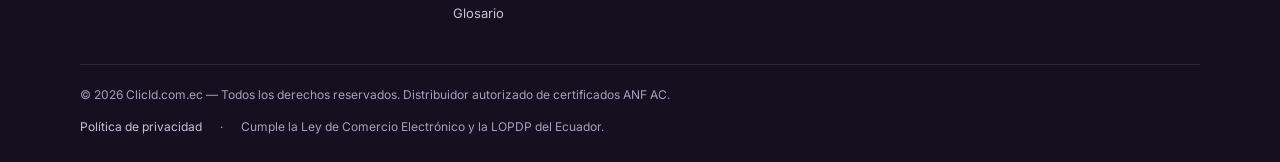
==== commit 9d9782f6: "UI: datos verificables en 3 columnas (evita celdas vacías en la grilla)" ====
--- a/index.html
+++ b/index.html
@@ -1729,7 +1729,7 @@
           <p class="section-note">Los datos concretos del servicio y la norma que los respalda, para que puedas
             verificarlos antes de comprar.</p>
         </div>
-        <div class="benefits">
+        <div class="benefits benefits--3">
           <article class="benefit">
             <svg aria-hidden="true"><use href="#i-tag" /></svg>
             <h3>16 planes desde $4.49 con IVA</h3>
--- a/styles.css
+++ b/styles.css
@@ -1848,6 +1848,12 @@
   color: var(--ink);
 }
 
+@media (min-width: 880px) {
+  .benefits--3 {
+    grid-template-columns: repeat(3, minmax(0, 1fr));
+  }
+}
+
 /* ---------- 15. Testimonials ---------- */
 .quotes {
   display: grid;
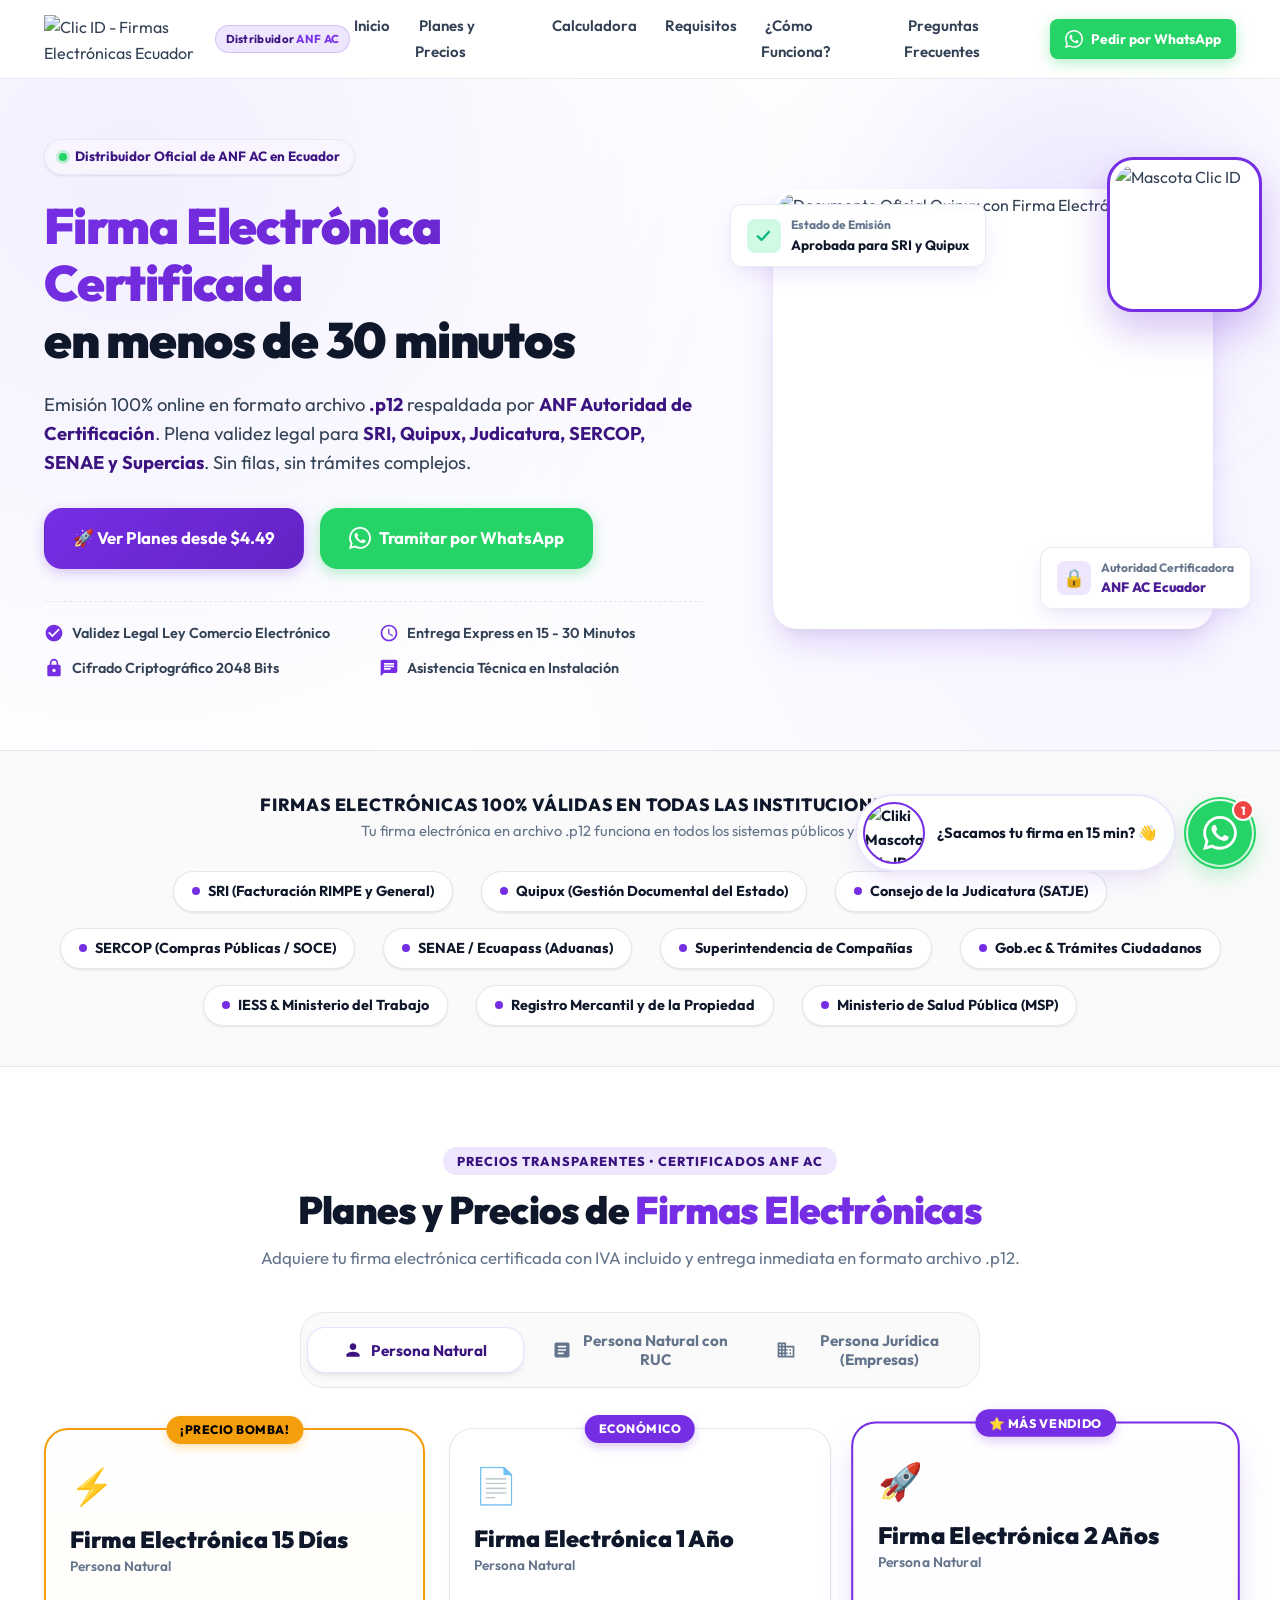
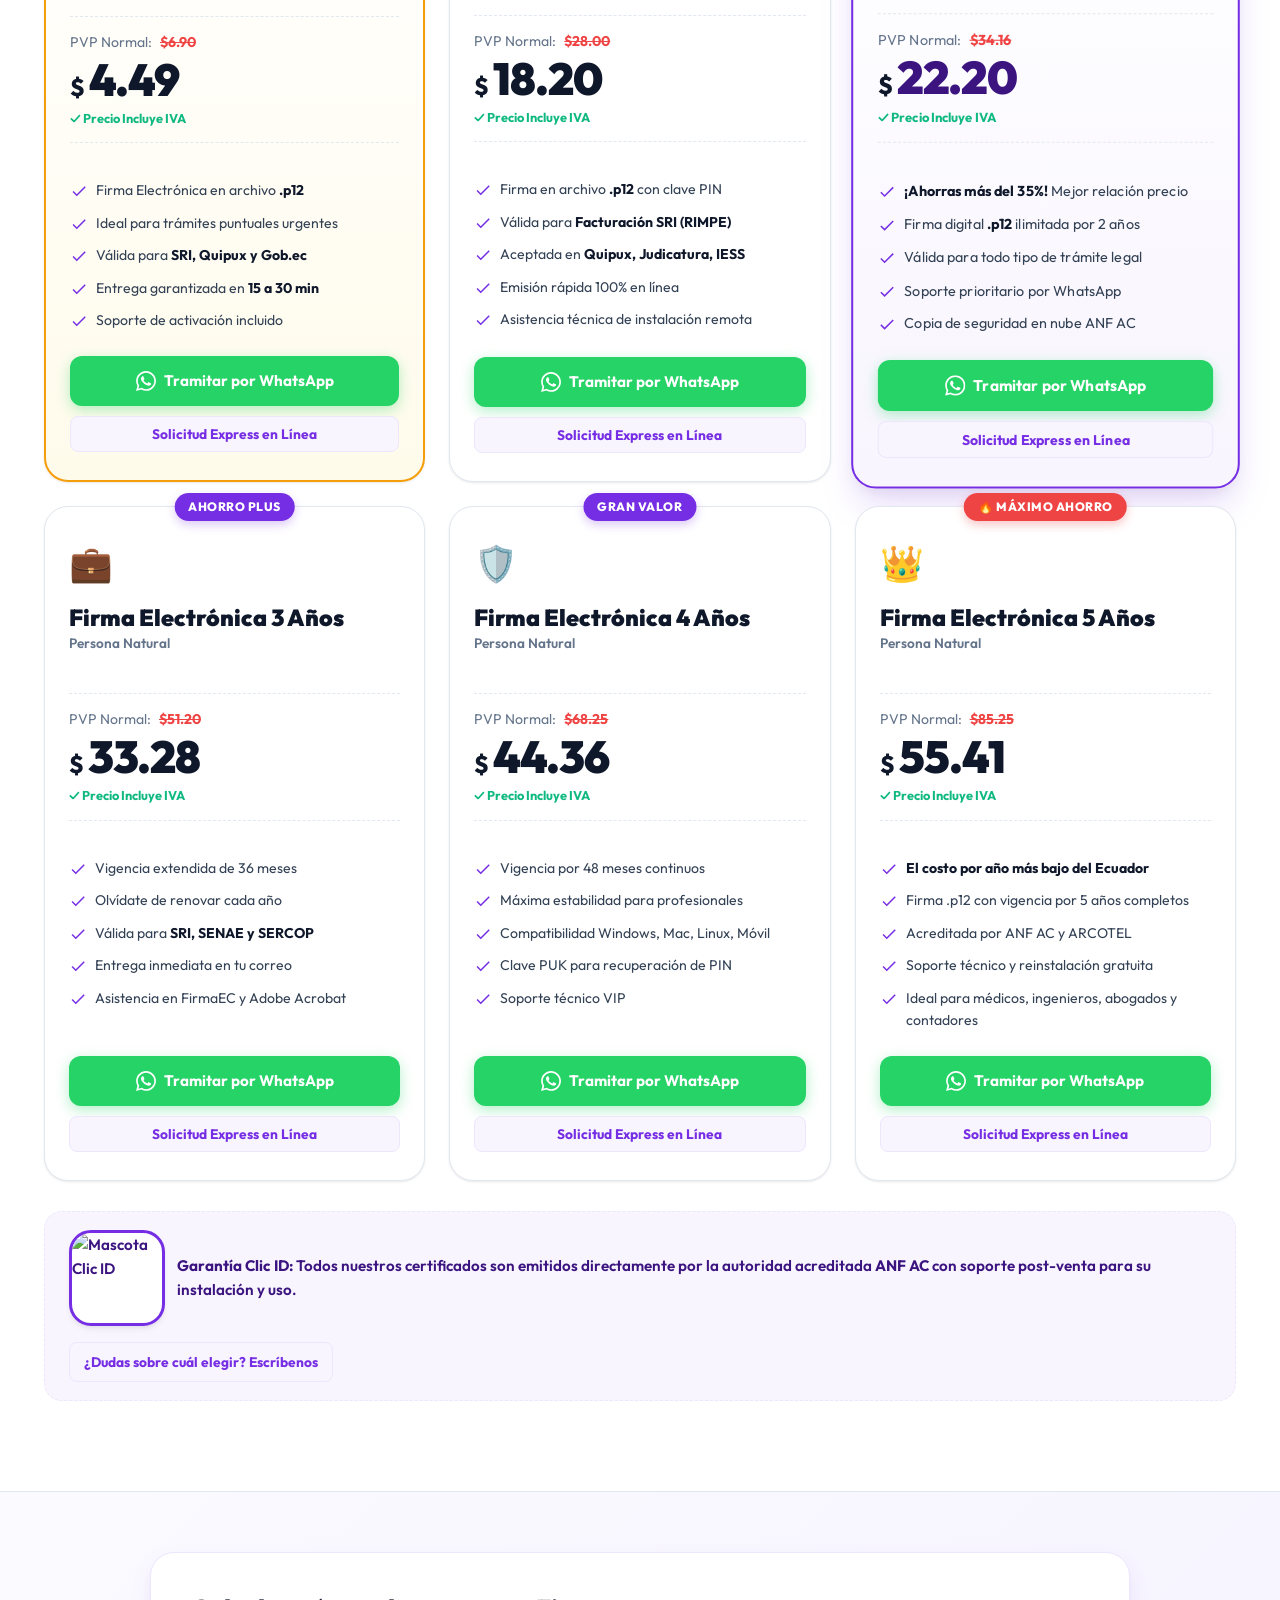
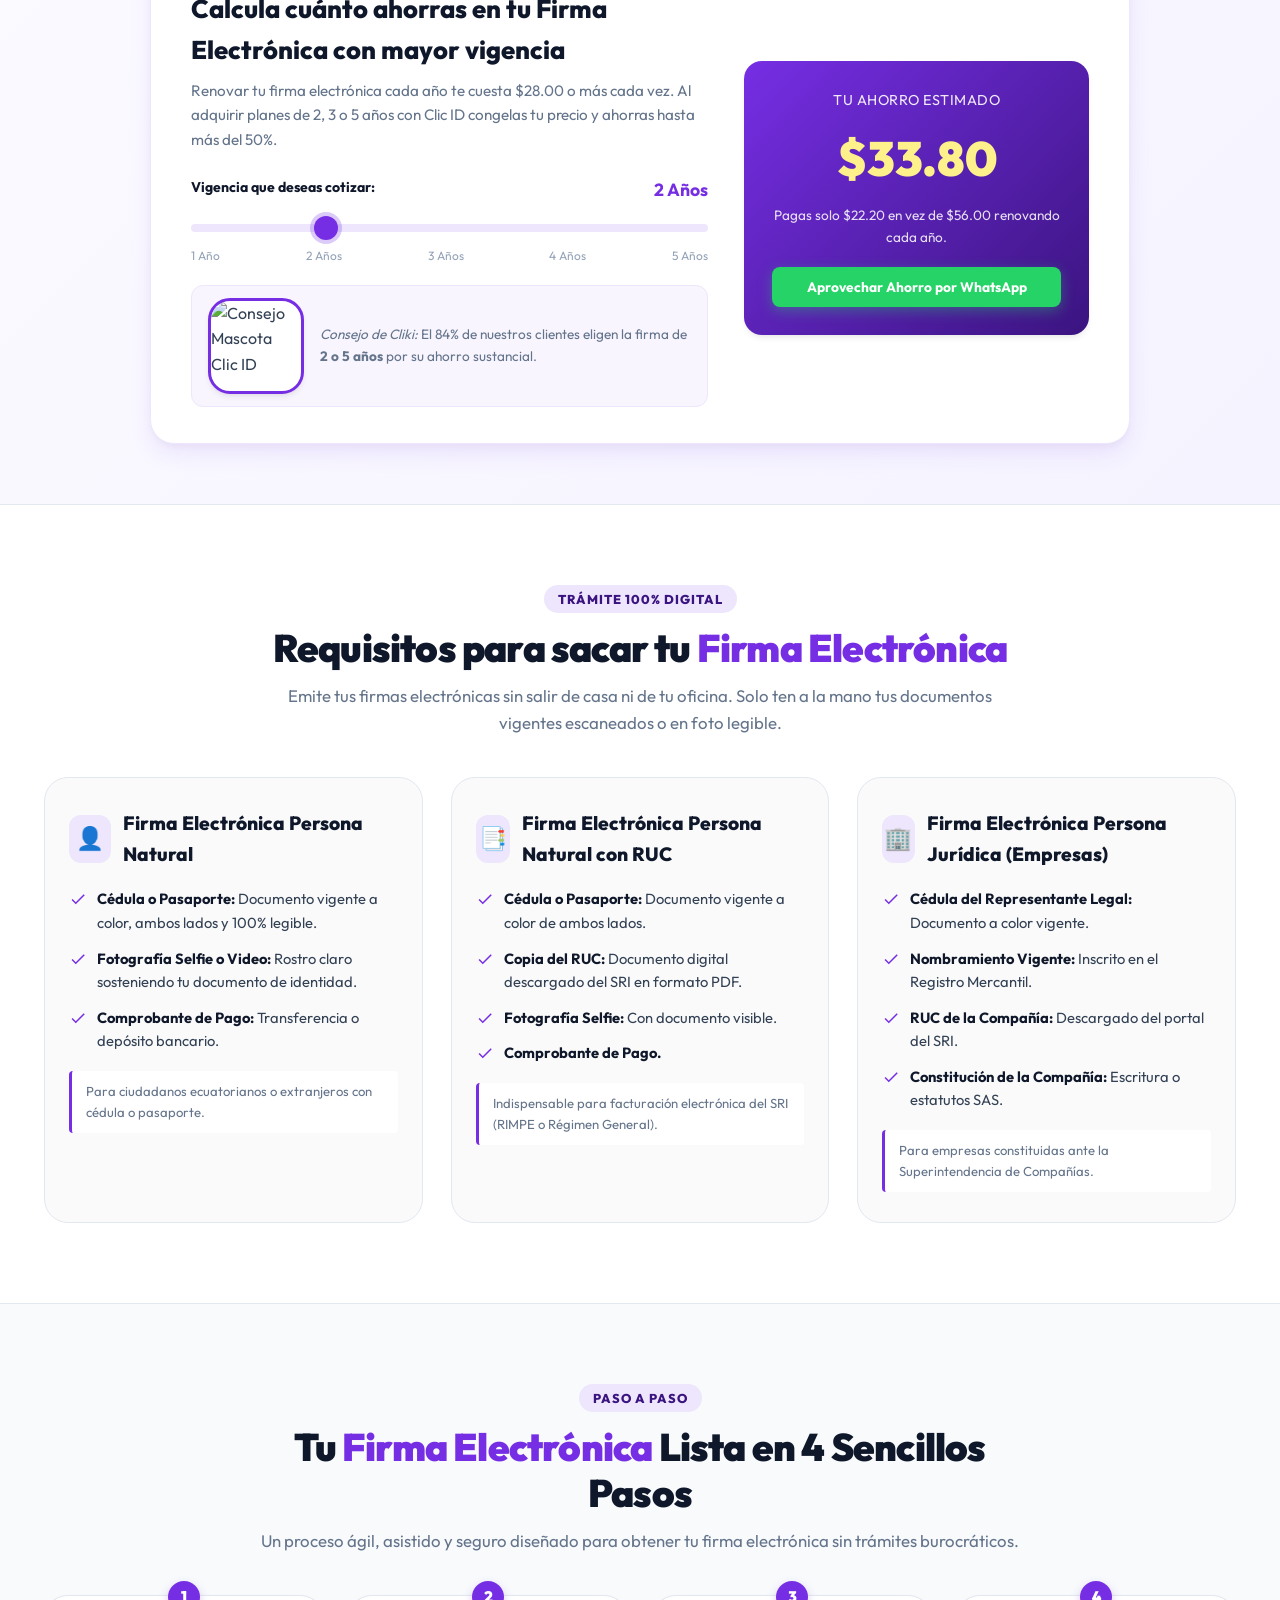
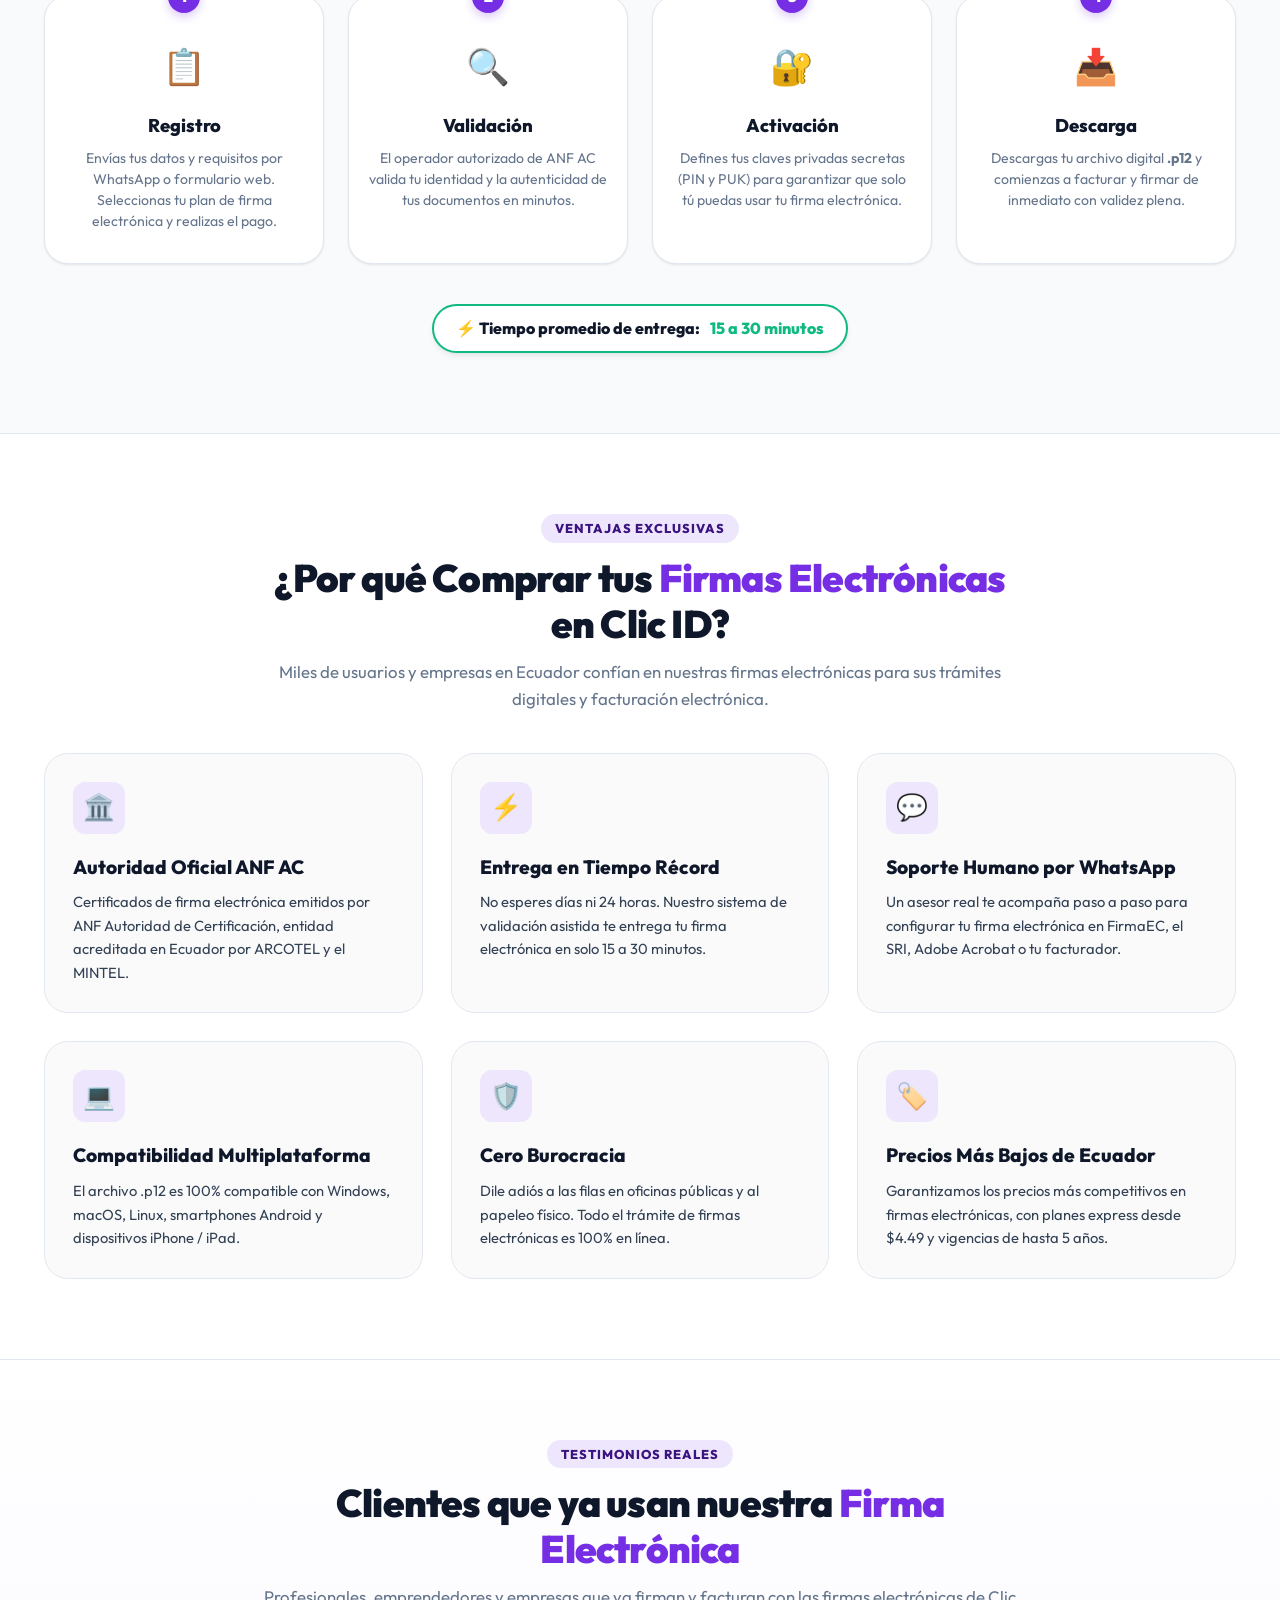
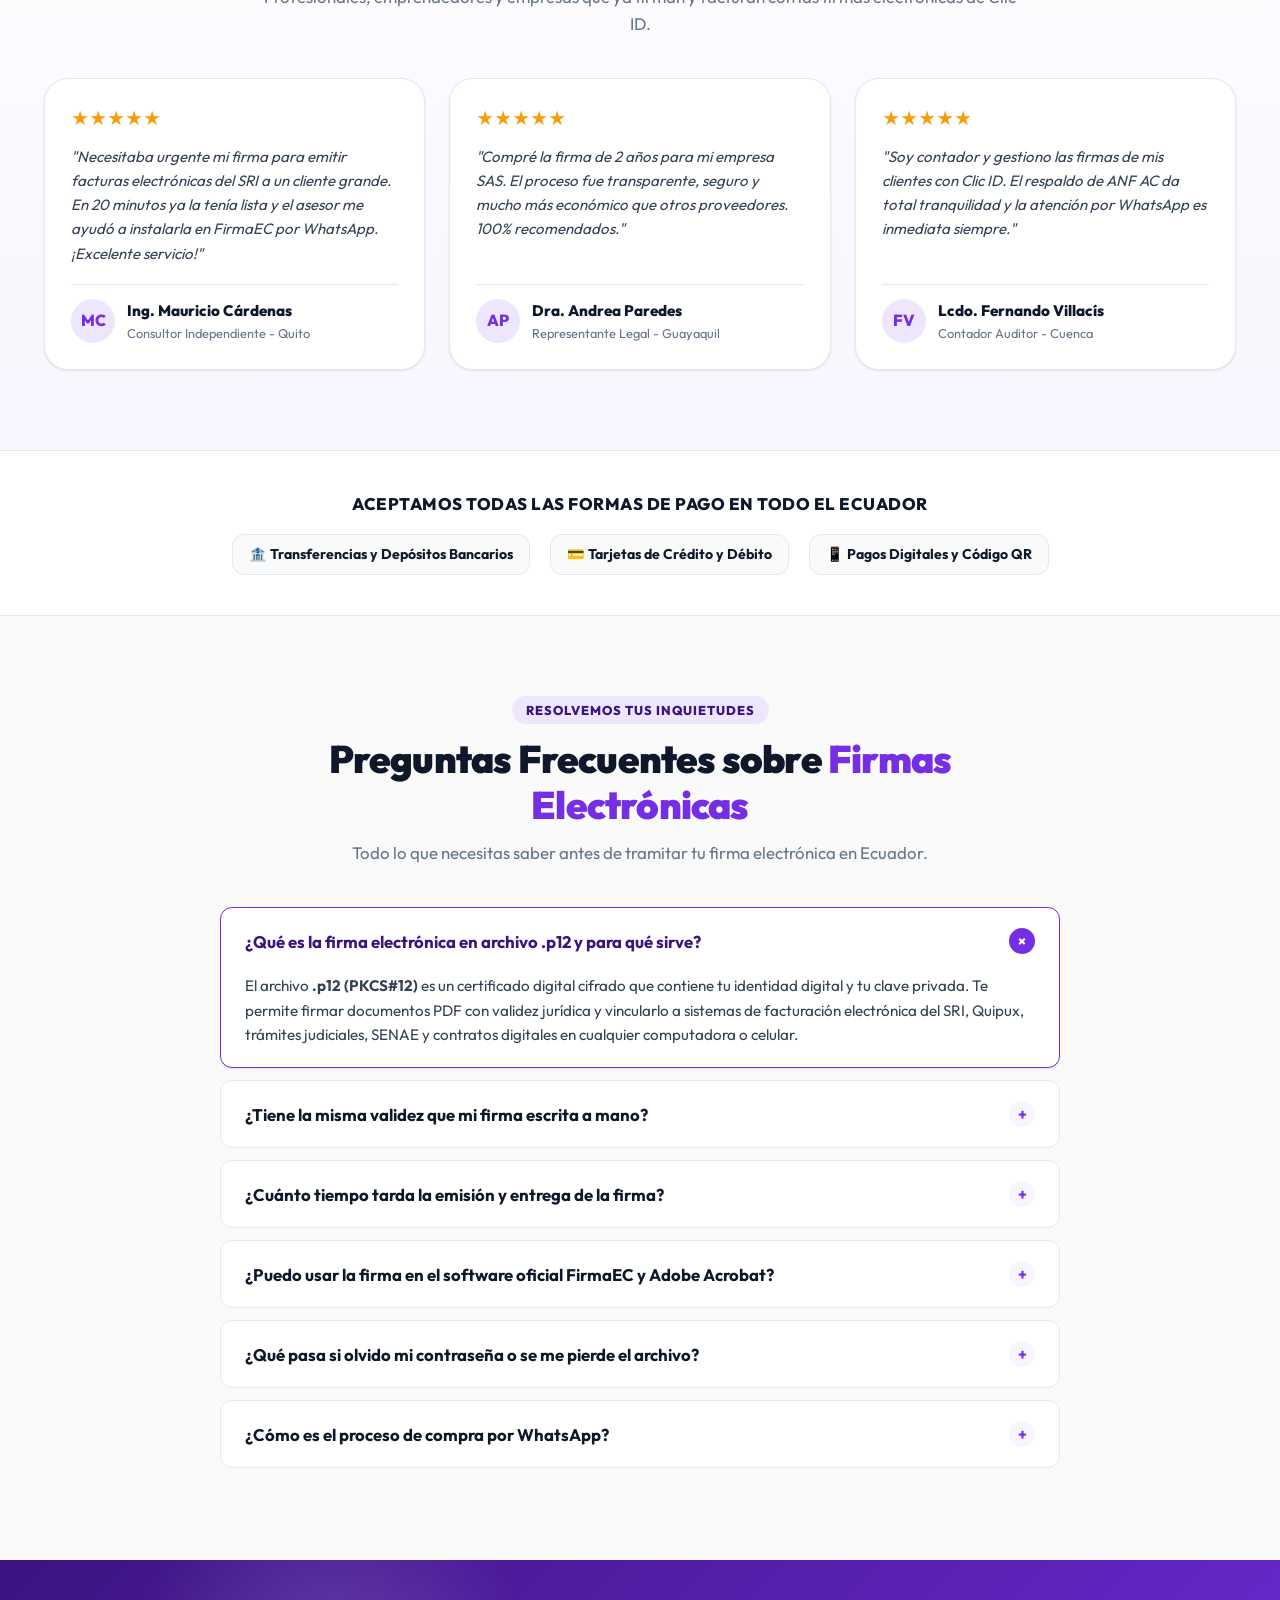
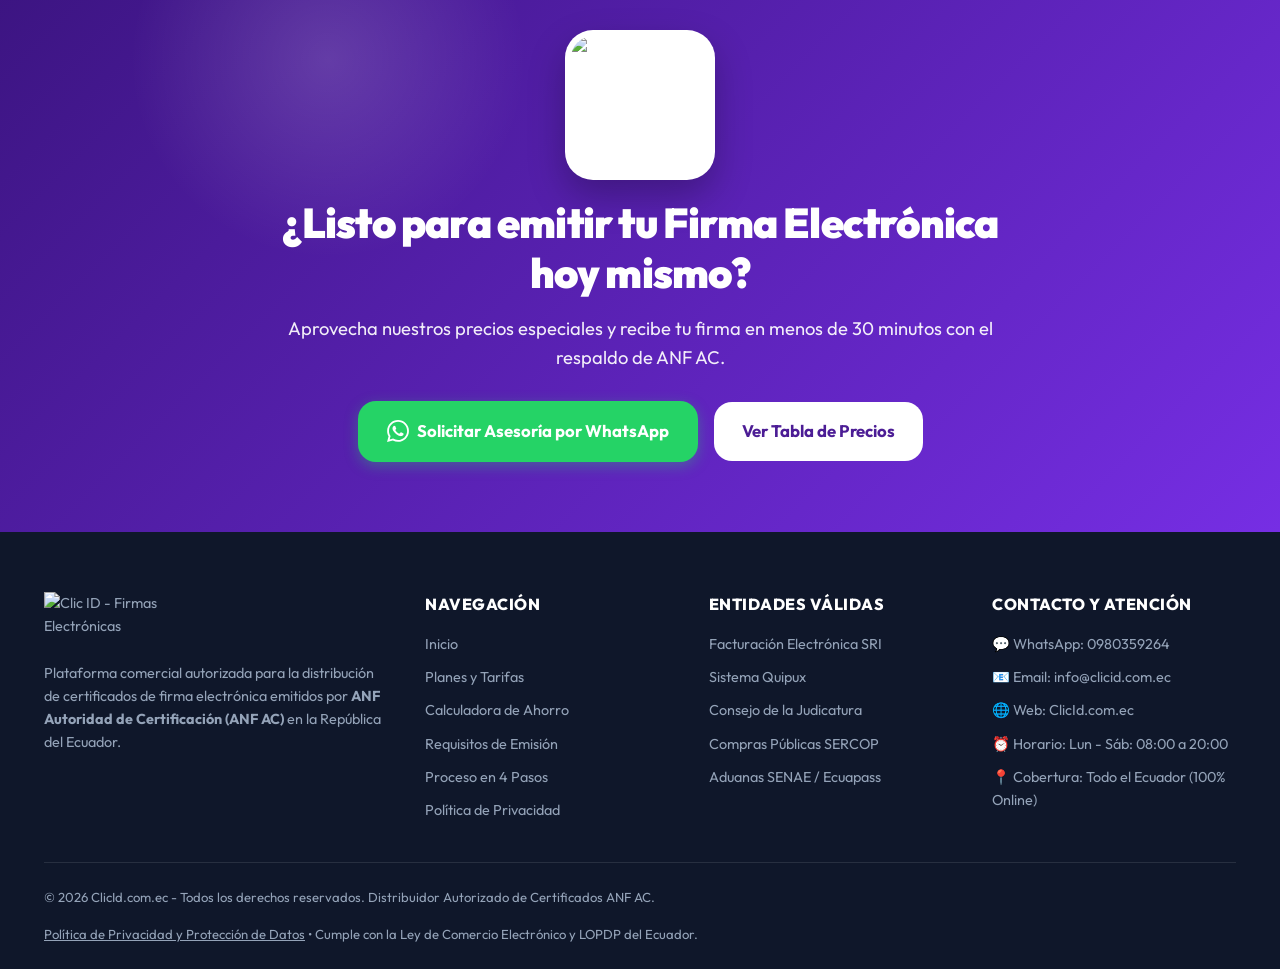
==== commit 02957acd: "Restaurar sitio original (byte-identico al repo clic-ID) - index.html, styles.css, app.js, politica-" ====
--- a/index.html
+++ b/index.html
@@ -1,2216 +1,1124 @@
 <!DOCTYPE html>
-<html lang="es-EC">
+<html lang="es">
 
 <head>
   <meta charset="UTF-8">
   <meta name="viewport" content="width=device-width, initial-scale=1.0">
 
-  <!-- ============ SEO primario ============ -->
-  <title>Firma Electrónica en Ecuador | Certificada ANF AC en 30 minutos — Clic ID</title>
+  <!-- Primary Meta Tags (SEO & Google Ads Quality Score Optimized) -->
+  <title>Firma Electrónica en Ecuador en 30 Minutos | Firmas Electrónicas ANF AC - Clic ID</title>
+  <meta name="title" content="Firma Electrónica en Ecuador en 30 Minutos | Firmas Electrónicas ANF AC - Clic ID">
   <meta name="description"
-    content="Compra tu firma electrónica certificada ANF AC en Ecuador desde $4.49 con IVA incluido. Archivo .p12 válido para SRI, Quipux, Judicatura, SERCOP y SENAE. Emisión 100% online en 15 a 30 minutos.">
-  <link rel="canonical" href="https://clicid-ec.157.180.30.98.sslip.io/">
+    content="Obtén tu Firma Electrónica Certificada en Ecuador en menos de 30 minutos. Venta de firmas electrónicas oficiales ANF AC en archivo .p12 desde $4.49 para SRI, Quipux, Judicatura, SERCOP y SENAE. Persona Natural, con RUC y Empresas.">
+  <meta name="keywords"
+    content="firma electronica, firmas electronicas, firma electronica ecuador, firmas electronicas ecuador, firma electronica sri, comprar firma electronica, firma electronica quipux, firma electronica p12, firma digital ecuador, anf ac ecuador, firma electronica persona natural, firma electronica ruc, firma electronica empresas, firma electronica quito, firma electronica guayaquil, firma electronica cuenca">
   <meta name="robots" content="index, follow, max-image-preview:large, max-snippet:-1, max-video-preview:-1">
-  <meta name="author" content="Clic ID — Distribuidor autorizado ANF AC Ecuador">
+  <meta name="googlebot" content="index, follow">
+  <meta name="author" content="ClicId.com.ec - Distribuidor Autorizado ANF AC">
   <meta name="geo.region" content="EC">
   <meta name="geo.placename" content="Ecuador">
-  <link rel="alternate" hreflang="es-EC" href="https://clicid-ec.157.180.30.98.sslip.io/">
-  <link rel="alternate" hreflang="es" href="https://clicid-ec.157.180.30.98.sslip.io/">
+  <link rel="canonical" href="https://clicid.com.ec/">
+  <link rel="alternate" hreflang="es-EC" href="https://clicid.com.ec/">
+  <link rel="alternate" hreflang="es" href="https://clicid.com.ec/">
   <link rel="sitemap" type="application/xml" title="Sitemap" href="/sitemap.xml">
-  <link rel="describedby" type="text/plain" href="/llms.txt" title="Guía para modelos de lenguaje (llms.txt)">
-  <link rel="describedby" type="text/plain" href="/ai.txt" title="Política de uso por agentes de IA (ai.txt)">
-
-  <!-- ============ Open Graph / Twitter ============ -->
+
+  <!-- Open Graph / Facebook / WhatsApp -->
   <meta property="og:type" content="website">
   <meta property="og:locale" content="es_EC">
-  <meta property="og:site_name" content="Clic ID — Firmas Electrónicas Ecuador">
-  <meta property="og:url" content="https://clicid-ec.157.180.30.98.sslip.io/">
-  <meta property="og:title" content="Firma Electrónica Certificada en Ecuador en menos de 30 minutos — Clic ID">
+  <meta property="og:site_name" content="Clic ID - Firmas Electrónicas Ecuador">
+  <meta property="og:url" content="https://clicid.com.ec/">
+  <meta property="og:title" content="Firma Electrónica Certificada en Ecuador en 30 Minutos | Clic ID">
   <meta property="og:description"
-    content="Firma electrónica ANF AC en archivo .p12 desde $4.49 con IVA incluido. Válida para SRI, Quipux, Judicatura, SERCOP y SENAE. Emisión online en 15 a 30 minutos.">
-  <meta property="og:image" content="https://clicid-ec.157.180.30.98.sslip.io/assets/og-image.png">
-  <meta property="og:image:width" content="1200">
-  <meta property="og:image:height" content="630">
-  <meta property="og:image:alt" content="Constancia de firma electrónica certificada ANF AC emitida por Clic ID en Ecuador">
-  <meta name="twitter:card" content="summary_large_image">
-  <meta name="twitter:title" content="Firma Electrónica Certificada en Ecuador — Clic ID ANF AC">
-  <meta name="twitter:description"
-    content="Firma electrónica en .p12 desde $4.49. Válida para SRI, Quipux, Judicatura, SERCOP y SENAE. Lista en 15 a 30 minutos.">
-  <meta name="twitter:image" content="https://clicid-ec.157.180.30.98.sslip.io/assets/og-image.png">
-  <meta name="theme-color" content="#14101f">
-
-  <!-- ============ Fuentes ============ -->
+    content="Emite tu firma electrónica y firmas electrónicas autorizadas por ANF AC en 15 a 30 minutos. Precios desde $4.49. Válidas ante SRI, Quipux, Judicatura y SERCOP.">
+  <meta property="og:image" content="https://clicid.com.ec/assets/hero-signature.jpg">
+
+  <!-- Twitter -->
+  <meta property="twitter:card" content="summary_large_image">
+  <meta property="twitter:url" content="https://clicid.com.ec/">
+  <meta property="twitter:title" content="Firma Electrónica y Firmas Electrónicas en Ecuador | Clic ID ANF AC">
+  <meta property="twitter:description"
+    content="Firmas electrónicas para Personas Naturales, con RUC y Empresas en archivo .p12. Trámite 100% online y entrega en menos de 30 minutos.">
+  <meta property="twitter:image" content="https://clicid.com.ec/assets/hero-signature.jpg">
+
+  <!-- Google Fonts: Outfit & Inter -->
   <link rel="preconnect" href="https://fonts.googleapis.com">
   <link rel="preconnect" href="https://fonts.gstatic.com" crossorigin>
   <link
-    href="https://fonts.googleapis.com/css2?family=Instrument+Serif:ital@0;1&family=Inter:wght@400;500;600;700;800&display=swap"
+    href="https://fonts.googleapis.com/css2?family=Outfit:wght@400;500;600;700;800;900&family=Inter:wght@400;500;600;700&display=swap"
     rel="stylesheet">
-  <link rel="stylesheet" href="styles.css?v=5">
+
+  <!-- Favicon -->
   <link rel="icon" type="image/png" href="assets/logo-icon.png">
-  <link rel="apple-touch-icon" href="assets/logo-icon.png">
-
-  <!-- ============ Datos estructurados ============ -->
+
+  <!-- Estilos CSS -->
+  <link rel="stylesheet" href="styles.css?v=3">
+
+  <!-- Schema.org Markup (Datos Estructurados Avanzados para Google SEO y Rich Snippets) -->
   <script type="application/ld+json">
   {
-  "@context": "https://schema.org",
-  "@graph": [
-    {
-      "@type": [
-        "Organization",
-        "ProfessionalService"
-      ],
-      "@id": "https://clicid-ec.157.180.30.98.sslip.io/#organization",
-      "name": "Clic ID — Firmas Electrónicas Ecuador",
-      "alternateName": "ClicId.com.ec",
-      "url": "https://clicid-ec.157.180.30.98.sslip.io/",
-      "logo": "https://clicid-ec.157.180.30.98.sslip.io/assets/logo.png",
-      "image": "https://clicid-ec.157.180.30.98.sslip.io/assets/og-image.png",
-      "description": "Distribuidor autorizado de firmas electrónicas certificadas por ANF Autoridad de Certificación (ANF AC) en Ecuador. Emisión 100% online en archivo .p12 válido para SRI, Quipux, Consejo de la Judicatura, SERCOP y SENAE.",
-      "telephone": "+593980359264",
-      "email": "info@clicid.com.ec",
-      "priceRange": "$4.49 - $63.12",
-      "currenciesAccepted": "USD",
-      "paymentAccepted": "Transferencia bancaria, depósito, tarjeta de crédito, tarjeta de débito, pago digital, código QR",
-      "areaServed": {
-        "@type": "Country",
-        "name": "Ecuador"
-      },
-      "address": {
-        "@type": "PostalAddress",
-        "addressCountry": "EC"
-      },
-      "contactPoint": {
-        "@type": "ContactPoint",
-        "contactType": "customer service",
+    "@context": "https://schema.org",
+    "@graph": [
+      {
+        "@type": "ProfessionalService",
+        "@id": "https://clicid.com.ec/#organization",
+        "name": "Clic ID - Firmas Electrónicas en Ecuador (Distribuidor ANF AC)",
+        "url": "https://clicid.com.ec/",
+        "logo": "https://clicid.com.ec/assets/logo.png",
+        "image": "https://clicid.com.ec/assets/hero-signature.jpg",
+        "description": "Distribuidor oficial autorizado de firmas electrónicas certificadas por ANF AC en Ecuador. Emisión en menos de 30 minutos en formato archivo .p12 para SRI, Quipux, Judicatura y SERCOP.",
         "telephone": "+593980359264",
         "email": "info@clicid.com.ec",
-        "availableLanguage": [
-          "es"
-        ],
-        "areaServed": "EC",
-        "hoursAvailable": {
+        "priceRange": "$4.49 - $63.12",
+        "areaServed": {
+          "@type": "Country",
+          "name": "Ecuador"
+        },
+        "openingHoursSpecification": {
           "@type": "OpeningHoursSpecification",
-          "dayOfWeek": [
-            "Monday",
-            "Tuesday",
-            "Wednesday",
-            "Thursday",
-            "Friday",
-            "Saturday"
-          ],
+          "dayOfWeek": ["Monday", "Tuesday", "Wednesday", "Thursday", "Friday", "Saturday"],
           "opens": "08:00",
           "closes": "20:00"
         }
       },
-      "openingHoursSpecification": {
-        "@type": "OpeningHoursSpecification",
-        "dayOfWeek": [
-          "Monday",
-          "Tuesday",
-          "Wednesday",
-          "Thursday",
-          "Friday",
-          "Saturday"
-        ],
-        "opens": "08:00",
-        "closes": "20:00"
+      {
+        "@type": "Product",
+        "@id": "https://clicid.com.ec/#product",
+        "name": "Firma Electrónica Certificada en Ecuador (.p12) - ANF AC",
+        "image": "https://clicid.com.ec/assets/hero-signature.jpg",
+        "description": "Firma electrónica y firmas electrónicas cualificadas en formato archivo .p12 emitidas por ANF AC para facturación electrónica SRI, Quipux, Consejo de la Judicatura, SERCOP y SENAE en Ecuador.",
+        "brand": {
+          "@type": "Brand",
+          "name": "Clic ID / ANF AC"
+        },
+        "aggregateRating": {
+          "@type": "AggregateRating",
+          "ratingValue": "4.9",
+          "reviewCount": "348"
+        },
+        "offers": {
+          "@type": "AggregateOffer",
+          "priceCurrency": "USD",
+          "lowPrice": "4.49",
+          "highPrice": "63.12",
+          "offerCount": "16",
+          "availability": "https://schema.org/InStock",
+          "url": "https://clicid.com.ec/#precios"
+        }
       },
-      "knowsAbout": [
-        "Firma electrónica",
-        "Certificado digital .p12",
-        "PKCS#12",
-        "Facturación electrónica del SRI",
-        "Quipux",
-        "SATJE - Consejo de la Judicatura",
-        "SERCOP - compras públicas",
-        "SENAE / Ecuapass",
-        "FirmaEC",
-        "ANF AC",
-        "Ley de Comercio Electrónico del Ecuador",
-        "LOPDP"
-      ],
-      "makesOffer": [
-        {
-          "@id": "https://clicid-ec.157.180.30.98.sslip.io/#catalog"
-        }
-      ]
-    },
-    {
-      "@type": "OfferCatalog",
-      "@id": "https://clicid-ec.157.180.30.98.sslip.io/#catalog",
-      "name": "Firmas electrónicas certificadas ANF AC — 16 planes",
-      "numberOfItems": 16,
-      "itemListElement": [
-        {
-          "@type": "Offer",
-          "name": "Firma electrónica Persona Natural — 15 días",
-          "price": "4.49",
-          "priceCurrency": "USD",
-          "valueAddedTaxIncluded": true,
-          "availability": "https://schema.org/InStock",
-          "url": "https://clicid-ec.157.180.30.98.sslip.io/#precios",
-          "category": "Persona Natural",
-          "seller": {
-            "@id": "https://clicid-ec.157.180.30.98.sslip.io/#organization"
+      {
+        "@type": "FAQPage",
+        "@id": "https://clicid.com.ec/#faq",
+        "mainEntity": [
+          {
+            "@type": "Question",
+            "name": "¿Qué es la firma electrónica en archivo .p12 y para qué sirve?",
+            "acceptedAnswer": {
+              "@type": "Answer",
+              "text": "El archivo .p12 (PKCS#12) es un certificado de firma electrónica cifrado que contiene tu identidad digital. Permite firmar documentos PDF con validez legal y emitir facturación electrónica en el SRI, Quipux, Judicatura, SERCOP y SENAE."
+            }
           },
-          "itemOffered": {
-            "@type": "Service",
-            "name": "Firma electrónica certificada ANF AC — Persona Natural — 15 días",
-            "serviceType": "Emisión de firma electrónica certificada"
+          {
+            "@type": "Question",
+            "name": "¿Las firmas electrónicas tienen la misma validez que mi firma escrita a mano?",
+            "acceptedAnswer": {
+              "@type": "Answer",
+              "text": "Sí, 100%. Conforme a la Ley de Comercio Electrónico, Firmas Electrónicas y Mensajes de Datos del Ecuador, la firma electrónica emitida por ANF AC tiene el mismo valor jurídico y legal que una firma manuscrita."
+            }
+          },
+          {
+            "@type": "Question",
+            "name": "¿Cuánto tiempo tarda la emisión y entrega de la firma electrónica?",
+            "acceptedAnswer": {
+              "@type": "Answer",
+              "text": "Una vez enviados tus requisitos, tu certificado de firma electrónica se emite y entrega en 15 a 30 minutos."
+            }
           }
-        },
-        {
-          "@type": "Offer",
-          "name": "Firma electrónica Persona Natural — 1 año",
-          "price": "18.20",
-          "priceCurrency": "USD",
-          "valueAddedTaxIncluded": true,
-          "availability": "https://schema.org/InStock",
-          "url": "https://clicid-ec.157.180.30.98.sslip.io/#precios",
-          "category": "Persona Natural",
-          "seller": {
-            "@id": "https://clicid-ec.157.180.30.98.sslip.io/#organization"
-          },
-          "itemOffered": {
-            "@type": "Service",
-            "name": "Firma electrónica certificada ANF AC — Persona Natural — 1 año",
-            "serviceType": "Emisión de firma electrónica certificada"
-          }
-        },
-        {
-          "@type": "Offer",
-          "name": "Firma electrónica Persona Natural — 2 años",
-          "price": "22.20",
-          "priceCurrency": "USD",
-          "valueAddedTaxIncluded": true,
-          "availability": "https://schema.org/InStock",
-          "url": "https://clicid-ec.157.180.30.98.sslip.io/#precios",
-          "category": "Persona Natural",
-          "seller": {
-            "@id": "https://clicid-ec.157.180.30.98.sslip.io/#organization"
-          },
-          "itemOffered": {
-            "@type": "Service",
-            "name": "Firma electrónica certificada ANF AC — Persona Natural — 2 años",
-            "serviceType": "Emisión de firma electrónica certificada"
-          }
-        },
-        {
-          "@type": "Offer",
-          "name": "Firma electrónica Persona Natural — 3 años",
-          "price": "33.28",
-          "priceCurrency": "USD",
-          "valueAddedTaxIncluded": true,
-          "availability": "https://schema.org/InStock",
-          "url": "https://clicid-ec.157.180.30.98.sslip.io/#precios",
-          "category": "Persona Natural",
-          "seller": {
-            "@id": "https://clicid-ec.157.180.30.98.sslip.io/#organization"
-          },
-          "itemOffered": {
-            "@type": "Service",
-            "name": "Firma electrónica certificada ANF AC — Persona Natural — 3 años",
-            "serviceType": "Emisión de firma electrónica certificada"
-          }
-        },
-        {
-          "@type": "Offer",
-          "name": "Firma electrónica Persona Natural — 4 años",
-          "price": "44.36",
-          "priceCurrency": "USD",
-          "valueAddedTaxIncluded": true,
-          "availability": "https://schema.org/InStock",
-          "url": "https://clicid-ec.157.180.30.98.sslip.io/#precios",
-          "category": "Persona Natural",
-          "seller": {
-            "@id": "https://clicid-ec.157.180.30.98.sslip.io/#organization"
-          },
-          "itemOffered": {
-            "@type": "Service",
-            "name": "Firma electrónica certificada ANF AC — Persona Natural — 4 años",
-            "serviceType": "Emisión de firma electrónica certificada"
-          }
-        },
-        {
-          "@type": "Offer",
-          "name": "Firma electrónica Persona Natural — 5 años",
-          "price": "55.41",
-          "priceCurrency": "USD",
-          "valueAddedTaxIncluded": true,
-          "availability": "https://schema.org/InStock",
-          "url": "https://clicid-ec.157.180.30.98.sslip.io/#precios",
-          "category": "Persona Natural",
-          "seller": {
-            "@id": "https://clicid-ec.157.180.30.98.sslip.io/#organization"
-          },
-          "itemOffered": {
-            "@type": "Service",
-            "name": "Firma electrónica certificada ANF AC — Persona Natural — 5 años",
-            "serviceType": "Emisión de firma electrónica certificada"
-          }
-        },
-        {
-          "@type": "Offer",
-          "name": "Firma electrónica Persona Natural con RUC — 1 año",
-          "price": "18.20",
-          "priceCurrency": "USD",
-          "valueAddedTaxIncluded": true,
-          "availability": "https://schema.org/InStock",
-          "url": "https://clicid-ec.157.180.30.98.sslip.io/#precios",
-          "category": "Persona Natural con RUC",
-          "seller": {
-            "@id": "https://clicid-ec.157.180.30.98.sslip.io/#organization"
-          },
-          "itemOffered": {
-            "@type": "Service",
-            "name": "Firma electrónica certificada ANF AC — Persona Natural con RUC — 1 año",
-            "serviceType": "Emisión de firma electrónica certificada"
-          }
-        },
-        {
-          "@type": "Offer",
-          "name": "Firma electrónica Persona Natural con RUC — 2 años",
-          "price": "22.20",
-          "priceCurrency": "USD",
-          "valueAddedTaxIncluded": true,
-          "availability": "https://schema.org/InStock",
-          "url": "https://clicid-ec.157.180.30.98.sslip.io/#precios",
-          "category": "Persona Natural con RUC",
-          "seller": {
-            "@id": "https://clicid-ec.157.180.30.98.sslip.io/#organization"
-          },
-          "itemOffered": {
-            "@type": "Service",
-            "name": "Firma electrónica certificada ANF AC — Persona Natural con RUC — 2 años",
-            "serviceType": "Emisión de firma electrónica certificada"
-          }
-        },
-        {
-          "@type": "Offer",
-          "name": "Firma electrónica Persona Natural con RUC — 3 años",
-          "price": "33.28",
-          "priceCurrency": "USD",
-          "valueAddedTaxIncluded": true,
-          "availability": "https://schema.org/InStock",
-          "url": "https://clicid-ec.157.180.30.98.sslip.io/#precios",
-          "category": "Persona Natural con RUC",
-          "seller": {
-            "@id": "https://clicid-ec.157.180.30.98.sslip.io/#organization"
-          },
-          "itemOffered": {
-            "@type": "Service",
-            "name": "Firma electrónica certificada ANF AC — Persona Natural con RUC — 3 años",
-            "serviceType": "Emisión de firma electrónica certificada"
-          }
-        },
-        {
-          "@type": "Offer",
-          "name": "Firma electrónica Persona Natural con RUC — 4 años",
-          "price": "44.36",
-          "priceCurrency": "USD",
-          "valueAddedTaxIncluded": true,
-          "availability": "https://schema.org/InStock",
-          "url": "https://clicid-ec.157.180.30.98.sslip.io/#precios",
-          "category": "Persona Natural con RUC",
-          "seller": {
-            "@id": "https://clicid-ec.157.180.30.98.sslip.io/#organization"
-          },
-          "itemOffered": {
-            "@type": "Service",
-            "name": "Firma electrónica certificada ANF AC — Persona Natural con RUC — 4 años",
-            "serviceType": "Emisión de firma electrónica certificada"
-          }
-        },
-        {
-          "@type": "Offer",
-          "name": "Firma electrónica Persona Natural con RUC — 5 años",
-          "price": "55.41",
-          "priceCurrency": "USD",
-          "valueAddedTaxIncluded": true,
-          "availability": "https://schema.org/InStock",
-          "url": "https://clicid-ec.157.180.30.98.sslip.io/#precios",
-          "category": "Persona Natural con RUC",
-          "seller": {
-            "@id": "https://clicid-ec.157.180.30.98.sslip.io/#organization"
-          },
-          "itemOffered": {
-            "@type": "Service",
-            "name": "Firma electrónica certificada ANF AC — Persona Natural con RUC — 5 años",
-            "serviceType": "Emisión de firma electrónica certificada"
-          }
-        },
-        {
-          "@type": "Offer",
-          "name": "Firma electrónica Persona Jurídica — 1 año",
-          "price": "21.84",
-          "priceCurrency": "USD",
-          "valueAddedTaxIncluded": true,
-          "availability": "https://schema.org/InStock",
-          "url": "https://clicid-ec.157.180.30.98.sslip.io/#precios",
-          "category": "Persona Jurídica",
-          "seller": {
-            "@id": "https://clicid-ec.157.180.30.98.sslip.io/#organization"
-          },
-          "itemOffered": {
-            "@type": "Service",
-            "name": "Firma electrónica certificada ANF AC — Persona Jurídica — 1 año",
-            "serviceType": "Emisión de firma electrónica certificada"
-          }
-        },
-        {
-          "@type": "Offer",
-          "name": "Firma electrónica Persona Jurídica — 2 años",
-          "price": "25.84",
-          "priceCurrency": "USD",
-          "valueAddedTaxIncluded": true,
-          "availability": "https://schema.org/InStock",
-          "url": "https://clicid-ec.157.180.30.98.sslip.io/#precios",
-          "category": "Persona Jurídica",
-          "seller": {
-            "@id": "https://clicid-ec.157.180.30.98.sslip.io/#organization"
-          },
-          "itemOffered": {
-            "@type": "Service",
-            "name": "Firma electrónica certificada ANF AC — Persona Jurídica — 2 años",
-            "serviceType": "Emisión de firma electrónica certificada"
-          }
-        },
-        {
-          "@type": "Offer",
-          "name": "Firma electrónica Persona Jurídica — 3 años",
-          "price": "38.22",
-          "priceCurrency": "USD",
-          "valueAddedTaxIncluded": true,
-          "availability": "https://schema.org/InStock",
-          "url": "https://clicid-ec.157.180.30.98.sslip.io/#precios",
-          "category": "Persona Jurídica",
-          "seller": {
-            "@id": "https://clicid-ec.157.180.30.98.sslip.io/#organization"
-          },
-          "itemOffered": {
-            "@type": "Service",
-            "name": "Firma electrónica certificada ANF AC — Persona Jurídica — 3 años",
-            "serviceType": "Emisión de firma electrónica certificada"
-          }
-        },
-        {
-          "@type": "Offer",
-          "name": "Firma electrónica Persona Jurídica — 4 años",
-          "price": "50.93",
-          "priceCurrency": "USD",
-          "valueAddedTaxIncluded": true,
-          "availability": "https://schema.org/InStock",
-          "url": "https://clicid-ec.157.180.30.98.sslip.io/#precios",
-          "category": "Persona Jurídica",
-          "seller": {
-            "@id": "https://clicid-ec.157.180.30.98.sslip.io/#organization"
-          },
-          "itemOffered": {
-            "@type": "Service",
-            "name": "Firma electrónica certificada ANF AC — Persona Jurídica — 4 años",
-            "serviceType": "Emisión de firma electrónica certificada"
-          }
-        },
-        {
-          "@type": "Offer",
-          "name": "Firma electrónica Persona Jurídica — 5 años",
-          "price": "63.12",
-          "priceCurrency": "USD",
-          "valueAddedTaxIncluded": true,
-          "availability": "https://schema.org/InStock",
-          "url": "https://clicid-ec.157.180.30.98.sslip.io/#precios",
-          "category": "Persona Jurídica",
-          "seller": {
-            "@id": "https://clicid-ec.157.180.30.98.sslip.io/#organization"
-          },
-          "itemOffered": {
-            "@type": "Service",
-            "name": "Firma electrónica certificada ANF AC — Persona Jurídica — 5 años",
-            "serviceType": "Emisión de firma electrónica certificada"
-          }
-        }
-      ]
-    },
-    {
-      "@type": "WebSite",
-      "@id": "https://clicid-ec.157.180.30.98.sslip.io/#website",
-      "url": "https://clicid-ec.157.180.30.98.sslip.io/",
-      "name": "Clic ID — Firmas Electrónicas Ecuador",
-      "inLanguage": "es-EC",
-      "publisher": {
-        "@id": "https://clicid-ec.157.180.30.98.sslip.io/#organization"
-      }
-    },
-    {
-      "@type": "WebPage",
-      "@id": "https://clicid-ec.157.180.30.98.sslip.io/#webpage",
-      "url": "https://clicid-ec.157.180.30.98.sslip.io/",
-      "name": "Firma Electrónica en Ecuador | Certificada ANF AC en 30 minutos — Clic ID",
-      "isPartOf": {
-        "@id": "https://clicid-ec.157.180.30.98.sslip.io/#website"
-      },
-      "about": {
-        "@id": "https://clicid-ec.157.180.30.98.sslip.io/#service"
-      },
-      "mainEntity": {
-        "@id": "https://clicid-ec.157.180.30.98.sslip.io/#catalog"
-      },
-      "inLanguage": "es-EC",
-      "dateModified": "2026-11-16",
-      "speakable": {
-        "@type": "SpeakableSpecification",
-        "cssSelector": [
-          ".hero__sub",
-          ".qa__answer"
         ]
       }
-    },
-    {
-      "@type": "Service",
-      "@id": "https://clicid-ec.157.180.30.98.sslip.io/#service",
-      "serviceType": "Emisión de firma electrónica certificada (archivo .p12)",
-      "name": "Firma electrónica certificada ANF AC en Ecuador",
-      "provider": {
-        "@id": "https://clicid-ec.157.180.30.98.sslip.io/#organization"
-      },
-      "areaServed": {
-        "@type": "Country",
-        "name": "Ecuador"
-      },
-      "audience": {
-        "@type": "Audience",
-        "audienceType": "Personas naturales, profesionales con RUC y empresas (personas jurídicas) en Ecuador"
-      },
-      "offers": {
-        "@type": "AggregateOffer",
-        "priceCurrency": "USD",
-        "lowPrice": "4.49",
-        "highPrice": "63.12",
-        "offerCount": "16",
-        "availability": "https://schema.org/InStock"
-      }
-    },
-    {
-      "@type": "HowTo",
-      "@id": "https://clicid-ec.157.180.30.98.sslip.io/#howto",
-      "name": "Cómo obtener la firma electrónica en Ecuador con Clic ID",
-      "totalTime": "PT30M",
-      "estimatedCost": {
-        "@type": "MonetaryAmount",
-        "currency": "USD",
-        "value": "4.49"
-      },
-      "step": [
-        {
-          "@type": "HowToStep",
-          "position": 1,
-          "name": "Enviar requisitos",
-          "text": "Enviar por WhatsApp la cédula o pasaporte vigente, una selfie sosteniendo el documento y el comprobante de pago del plan elegido."
-        },
-        {
-          "@type": "HowToStep",
-          "position": 2,
-          "name": "Validación de identidad",
-          "text": "El operador autorizado de ANF AC valida la identidad del titular y la autenticidad de los documentos."
-        },
-        {
-          "@type": "HowToStep",
-          "position": 3,
-          "name": "Activación de claves",
-          "text": "El titular define su clave PIN secreta y su clave PUK de recuperación."
-        },
-        {
-          "@type": "HowToStep",
-          "position": 4,
-          "name": "Descarga del archivo .p12",
-          "text": "Se entrega el archivo de firma electrónica .p12 para importarlo en FirmaEC, Adobe Acrobat o el sistema de facturación electrónica."
-        }
-      ]
-    },
-    {
-      "@type": "FAQPage",
-      "@id": "https://clicid-ec.157.180.30.98.sslip.io/#faq",
-      "mainEntity": [
-        {
-          "@type": "Question",
-          "name": "¿Qué es la firma electrónica en archivo .p12 y para qué sirve?",
-          "acceptedAnswer": {
-            "@type": "Answer",
-            "text": "El archivo .p12 (PKCS#12) es un certificado digital cifrado que contiene la identidad del titular y su clave privada. Permite firmar documentos PDF con validez jurídica y usarlo en la facturación electrónica del SRI, en Quipux, en trámites judiciales, en SENAE y en contratos digitales."
-          }
-        },
-        {
-          "@type": "Question",
-          "name": "¿La firma electrónica tiene la misma validez que la firma escrita a mano?",
-          "acceptedAnswer": {
-            "@type": "Answer",
-            "text": "Sí. Conforme a la Ley de Comercio Electrónico, Firmas Electrónicas y Mensajes de Datos del Ecuador, la firma electrónica emitida por una autoridad de certificación acreditada como ANF AC tiene el mismo valor jurídico y probatorio que una firma manuscrita."
-          }
-        },
-        {
-          "@type": "Question",
-          "name": "¿Cuánto tiempo tarda la emisión y entrega de la firma electrónica?",
-          "acceptedAnswer": {
-            "@type": "Answer",
-            "text": "Una vez enviados los requisitos completos y validada la identidad, la emisión se realiza en un tiempo promedio de 15 a 30 minutos dentro del horario de atención (lunes a sábado, de 08:00 a 20:00)."
-          }
-        },
-        {
-          "@type": "Question",
-          "name": "¿Puedo usar la firma electrónica en FirmaEC y Adobe Acrobat?",
-          "acceptedAnswer": {
-            "@type": "Answer",
-            "text": "Sí. El archivo .p12 es compatible de forma nativa con FirmaEC del MINTEL, Adobe Acrobat Reader, Foxit Reader, los portales del Estado y los principales sistemas contables y de facturación electrónica de Ecuador."
-          }
-        },
-        {
-          "@type": "Question",
-          "name": "¿Qué pasa si se pierde el archivo .p12 o se olvida la contraseña?",
-          "acceptedAnswer": {
-            "@type": "Answer",
-            "text": "Al activar la firma se genera una clave PIN secreta y una clave PUK de recuperación. El certificado permanece almacenado en la plataforma de gestión de certificados de ANF AC y puede descargarse nuevamente durante toda su vigencia."
-          }
-        },
-        {
-          "@type": "Question",
-          "name": "¿Cómo se compra la firma electrónica por WhatsApp?",
-          "acceptedAnswer": {
-            "@type": "Answer",
-            "text": "Se elige el plan en el sitio, se abre WhatsApp, un asesor confirma los datos de pago y los documentos a enviar; una vez validados se entrega el archivo .p12 con asistencia de instalación."
-          }
-        },
-        {
-          "@type": "Question",
-          "name": "¿La firma electrónica sirve para personas jurídicas y representantes legales?",
-          "acceptedAnswer": {
-            "@type": "Answer",
-            "text": "Sí. Se emite firma electrónica para representantes legales de compañías anónimas, SAS y Cía. Ltda., válida para facturación electrónica de la empresa, SERCOP, Superintendencia de Compañías, SENAE y trámites notariales y bancarios de la sociedad."
-          }
-        },
-        {
-          "@type": "Question",
-          "name": "¿Dónde puedo comprar una firma electrónica certificada en Ecuador?",
-          "acceptedAnswer": {
-            "@type": "Answer",
-            "text": "En Ecuador, Clic ID (ClicId.com.ec) comercializa la firma electrónica certificada emitida por ANF AC en archivo .p12, con trámite 100% en línea y entrega en 15 a 30 minutos, por WhatsApp al +593 98 035 9264, desde $4.49 con IVA incluido."
-          }
-        },
-        {
-          "@type": "Question",
-          "name": "¿Cuánto cuesta la firma electrónica ANF AC en Ecuador?",
-          "acceptedAnswer": {
-            "@type": "Answer",
-            "text": "El catálogo de Clic ID tiene 16 planes en dólares con IVA incluido: desde $4.49 (persona natural, 15 días) hasta $63.12 (persona jurídica, 5 años). El plan anual de persona natural y de persona natural con RUC cuesta $18.20, y el de persona jurídica de 1 año cuesta $21.84."
-          }
-        },
-        {
-          "@type": "Question",
-          "name": "¿Qué firma electrónica sirve para el SRI?",
-          "acceptedAnswer": {
-            "@type": "Answer",
-            "text": "La firma electrónica en archivo .p12 emitida por ANF AC y distribuida por Clic ID es válida para la facturación electrónica del SRI, tanto en RIMPE como en Régimen General; para facturar de forma habitual se recomienda el plan de persona natural con RUC o el de persona jurídica."
-          }
-        },
-        {
-          "@type": "Question",
-          "name": "¿Qué firma electrónica necesito para Quipux y el Consejo de la Judicatura (SATJE)?",
-          "acceptedAnswer": {
-            "@type": "Answer",
-            "text": "La misma firma en archivo .p12 sirve para Quipux y para el sistema SATJE del Consejo de la Judicatura; los planes de 1 año en adelante la incluyen y el archivo es compatible con FirmaEC y con los portales del Estado."
-          }
-        },
-        {
-          "@type": "Question",
-          "name": "¿Cuánto cuesta la firma electrónica por año?",
-          "acceptedAnswer": {
-            "@type": "Answer",
-            "text": "El costo por año más bajo es de $11.08 al año en el plan de persona natural de 5 años ($55.41 con IVA incluido por los 5 años). El plan de 2 años equivale a $11.10 al año y el de 1 año cuesta $18.20."
-          }
-        },
-        {
-          "@type": "Question",
-          "name": "¿Puedo comprar la firma electrónica sin RUC?",
-          "acceptedAnswer": {
-            "@type": "Answer",
-            "text": "Sí. El plan de persona natural no exige RUC: se emite con cédula o pasaporte y sirve para trámites personales, profesionales y contratos. Para facturar de forma habitual o participar en compras públicas se recomienda el plan con RUC."
-          }
-        },
-        {
-          "@type": "Question",
-          "name": "¿La firma electrónica sirve para SERCOP, SENAE e IESS?",
-          "acceptedAnswer": {
-            "@type": "Answer",
-            "text": "Sí. La firma electrónica ANF AC distribuida por Clic ID es válida para SERCOP (compras públicas y SOCE), SENAE/Ecuapass (aduanas) e IESS, además del SRI, Quipux, Judicatura, Superintendencia de Compañías y Gob.ec."
-          }
-        },
-        {
-          "@type": "Question",
-          "name": "¿Cuál es la diferencia entre firma electrónica y firma digital?",
-          "acceptedAnswer": {
-            "@type": "Answer",
-            "text": "En el uso comercial ecuatoriano se emplean como sinónimos. Técnicamente, la firma electrónica es el conjunto de datos que identifica al firmante y la firma digital es la implementación criptográfica que la hace verificable; el archivo .p12 es un certificado con clave privada protegida por PIN con el que se firman digitalmente documentos PDF."
-          }
-        }
-      ]
-    },
-    {
-      "@type": "BreadcrumbList",
-      "@id": "https://clicid-ec.157.180.30.98.sslip.io/#breadcrumb",
-      "itemListElement": [
-        {
-          "@type": "ListItem",
-          "position": 1,
-          "name": "Inicio",
-          "item": "https://clicid-ec.157.180.30.98.sslip.io/"
-        },
-        {
-          "@type": "ListItem",
-          "position": 2,
-          "name": "Planes y precios de firma electrónica",
-          "item": "https://clicid-ec.157.180.30.98.sslip.io/#precios"
-        }
-      ]
-    }
-  ]
-}
+    ]
+  }
   </script>
 </head>
 
 <body>
-  <a class="skip-link" href="#contenido">Saltar al contenido</a>
-
-  <!-- ======================= Sprite de iconos ======================= -->
-  <svg xmlns="http://www.w3.org/2000/svg" style="display:none" aria-hidden="true" focusable="false">
-    <symbol id="i-shield" viewBox="0 0 24 24" fill="none" stroke="currentColor" stroke-width="1.7"
-      stroke-linecap="round" stroke-linejoin="round">
-      <path d="M12 3l7 3v6c0 4.2-2.9 7.7-7 9-4.1-1.3-7-4.8-7-9V6l7-3z" />
-      <path d="M9 12l2.1 2.1L15.4 10" />
-    </symbol>
-    <symbol id="i-check" viewBox="0 0 24 24" fill="none" stroke="currentColor" stroke-width="2.1"
-      stroke-linecap="round" stroke-linejoin="round">
-      <path d="M4 12.5l5 5L20 6.5" />
-    </symbol>
-    <symbol id="i-arrow" viewBox="0 0 24 24" fill="none" stroke="currentColor" stroke-width="1.7"
-      stroke-linecap="round" stroke-linejoin="round">
-      <path d="M4 12h15M13 6l6 6-6 6" />
-    </symbol>
-    <symbol id="i-wa" viewBox="0 0 24 24" fill="currentColor">
-      <path
-        d="M17.5 14.4c-.3-.2-1.8-.9-2.1-1-.3-.1-.5-.2-.7.1l-.6.8c-.1.2-.3.2-.6.1-.3-.1-1.2-.5-2.3-1.4-.9-.8-1.4-1.7-1.6-2-.2-.3 0-.5.1-.6l.5-.6c.1-.2.2-.3.3-.5.1-.2 0-.4 0-.5l-.9-2.1c-.2-.5-.4-.5-.6-.5h-.6c-.2 0-.6.1-.9.4-.3.3-1.1 1.1-1.1 2.6s1.1 3 1.3 3.2c.2.2 2.1 3.3 5.1 4.5 2.5 1 3 .8 3.5.7.5-.1 1.7-.7 1.9-1.4.2-.7.2-1.2.2-1.4-.1-.1-.2-.2-.5-.4zM12 22a10 10 0 1 1 0-20 10 10 0 0 1 0 20z" />
-    </symbol>
-    <symbol id="i-bolt" viewBox="0 0 24 24" fill="none" stroke="currentColor" stroke-width="1.7"
-      stroke-linecap="round" stroke-linejoin="round">
-      <path d="M13 3L5 14h6l-1 7 8-11h-6l1-7z" />
-    </symbol>
-    <symbol id="i-clock" viewBox="0 0 24 24" fill="none" stroke="currentColor" stroke-width="1.7"
-      stroke-linecap="round" stroke-linejoin="round">
-      <circle cx="12" cy="12" r="9" />
-      <path d="M12 7v5l3.5 2" />
-    </symbol>
-    <symbol id="i-lock" viewBox="0 0 24 24" fill="none" stroke="currentColor" stroke-width="1.7"
-      stroke-linecap="round" stroke-linejoin="round">
-      <rect x="4.5" y="10.5" width="15" height="10" rx="2" />
-      <path d="M8 10.5V7a4 4 0 0 1 8 0v3.5" />
-    </symbol>
-    <symbol id="i-mail" viewBox="0 0 24 24" fill="none" stroke="currentColor" stroke-width="1.7"
-      stroke-linecap="round" stroke-linejoin="round">
-      <rect x="3" y="5" width="18" height="14" rx="2" />
-      <path d="M3.5 6.5L12 13l8.5-6.5" />
-    </symbol>
-    <symbol id="i-pin" viewBox="0 0 24 24" fill="none" stroke="currentColor" stroke-width="1.7"
-      stroke-linecap="round" stroke-linejoin="round">
-      <path d="M12 21s7-5.6 7-11a7 7 0 1 0-14 0c0 5.4 7 11 7 11z" />
-      <circle cx="12" cy="10" r="2.6" />
-    </symbol>
-    <symbol id="i-star" viewBox="0 0 24 24" fill="currentColor">
-      <path d="M12 3.5l2.6 5.3 5.9.9-4.3 4.1 1 5.8-5.2-2.8-5.2 2.8 1-5.8-4.3-4.1 5.9-.9L12 3.5z" />
-    </symbol>
-    <symbol id="i-id" viewBox="0 0 24 24" fill="none" stroke="currentColor" stroke-width="1.7"
-      stroke-linecap="round" stroke-linejoin="round">
-      <rect x="3" y="5" width="18" height="14" rx="2" />
-      <circle cx="8.5" cy="11" r="2" />
-      <path d="M5.5 16.2c.6-1.4 1.7-2 3-2s2.4.6 3 2M14 10h4M14 13.5h4" />
-    </symbol>
-    <symbol id="i-building" viewBox="0 0 24 24" fill="none" stroke="currentColor" stroke-width="1.7"
-      stroke-linecap="round" stroke-linejoin="round">
-      <path d="M4 21V6l8-3v18M12 21h8V10l-8-4" />
-      <path d="M7.5 8.5h1M7.5 12h1M7.5 15.5h1M15.5 12h1M15.5 15.5h1" />
-    </symbol>
-    <symbol id="i-bank" viewBox="0 0 24 24" fill="none" stroke="currentColor" stroke-width="1.7"
-      stroke-linecap="round" stroke-linejoin="round">
-      <path d="M3 9l9-5 9 5M4 9h16M5.5 9v8M9.5 9v8M14.5 9v8M18.5 9v8M3 20h18" />
-    </symbol>
-    <symbol id="i-card" viewBox="0 0 24 24" fill="none" stroke="currentColor" stroke-width="1.7"
-      stroke-linecap="round" stroke-linejoin="round">
-      <rect x="3" y="5.5" width="18" height="13" rx="2" />
-      <path d="M3 10h18M6.5 14.5h3" />
-    </symbol>
-    <symbol id="i-qr" viewBox="0 0 24 24" fill="none" stroke="currentColor" stroke-width="1.7"
-      stroke-linecap="round" stroke-linejoin="round">
-      <rect x="3.5" y="3.5" width="6" height="6" />
-      <rect x="14.5" y="3.5" width="6" height="6" />
-      <rect x="3.5" y="14.5" width="6" height="6" />
-      <path d="M14.5 14.5h2.5v2.5h-2.5zM20.5 14.5v6M14.5 20.5h3" />
-    </symbol>
-    <symbol id="i-layers" viewBox="0 0 24 24" fill="none" stroke="currentColor" stroke-width="1.7"
-      stroke-linecap="round" stroke-linejoin="round">
-      <path d="M12 3l9 5-9 5-9-5 9-5z" />
-      <path d="M3.5 12.5L12 17l8.5-4.5M3.5 16.5L12 21l8.5-4.5" />
-    </symbol>
-    <symbol id="i-monitor" viewBox="0 0 24 24" fill="none" stroke="currentColor" stroke-width="1.7"
-      stroke-linecap="round" stroke-linejoin="round">
-      <rect x="3" y="4.5" width="18" height="12" rx="1.6" />
-      <path d="M9 20.5h6M12 16.5v4" />
-    </symbol>
-    <symbol id="i-tag" viewBox="0 0 24 24" fill="none" stroke="currentColor" stroke-width="1.7"
-      stroke-linecap="round" stroke-linejoin="round">
-      <path d="M12.5 3H21v8.5L11 21.5 2.5 13 12.5 3z" />
-      <circle cx="17" cy="7" r="1.4" />
-    </symbol>
-    <symbol id="i-tip" viewBox="0 0 24 24" fill="none" stroke="currentColor" stroke-width="1.7"
-      stroke-linecap="round" stroke-linejoin="round">
-      <path d="M9 18h6M10 21h4M12 3a6 6 0 0 0-3.4 10.9c.5.4.9 1 .9 1.6v.5h5v-.5c0-.7.4-1.3.9-1.7A6 6 0 0 0 12 3z" />
-    </symbol>
-    <symbol id="i-x" viewBox="0 0 24 24" fill="none" stroke="currentColor" stroke-width="1.8"
-      stroke-linecap="round">
-      <path d="M6 6l12 12M18 6L6 18" />
-    </symbol>
-  </svg>
-
-  <!-- ======================= Navegación ======================= -->
-  <header class="nav" id="nav">
-    <div class="wrap nav__inner">
-      <a class="brand" href="#inicio" aria-label="Clic ID — inicio">
-        <span class="brand__mark" aria-hidden="true">
-          <svg viewBox="0 0 24 24" fill="none" stroke="currentColor" stroke-width="2" stroke-linecap="round"
-            stroke-linejoin="round">
-            <path d="M12 3l7 3v6c0 4.2-2.9 7.7-7 9-4.1-1.3-7-4.8-7-9V6l7-3z" />
-            <path d="M9 12l2.1 2.1L15.4 10" />
+
+  <!-- ==========================================================================
+       Header / Navbar Principal
+       ========================================================================== -->
+  <header class="header">
+    <div class="container">
+      <nav class="navbar">
+        <!-- Logo de Marca Oficial -->
+        <a href="#inicio" class="logo" id="brandLogo">
+          <img src="assets/logo.png" alt="Clic ID - Firmas Electrónicas Ecuador" class="brand-logo-img">
+          <span class="logo-distributor-badge">Distribuidor <strong>ANF AC</strong></span>
+        </a>
+
+        <!-- Enlaces de Navegación -->
+        <ul class="nav-links" id="navLinks">
+          <li><a href="#inicio">Inicio</a></li>
+          <li><a href="#precios">Planes y Precios</a></li>
+          <li><a href="#calculadora">Calculadora</a></li>
+          <li><a href="#requisitos">Requisitos</a></li>
+          <li><a href="#proceso">¿Cómo Funciona?</a></li>
+          <li><a href="#faq">Preguntas Frecuentes</a></li>
+        </ul>
+
+        <!-- Botón CTA en Navbar -->
+        <div class="nav-cta-wrapper">
+          <a href="https://wa.me/593980359264?text=Hola,%20me%20interesa%20sacar%20mi%20firma%20electr%C3%B3nica"
+            target="_blank" rel="noopener" class="btn btn-whatsapp btn-sm" id="navWhatsAppBtn">
+            <svg width="18" height="18" viewBox="0 0 24 24" fill="currentColor">
+              <path
+                d="M.057 24l1.687-6.163c-1.041-1.804-1.588-3.849-1.587-5.946.003-6.556 5.338-11.891 11.893-11.891 3.181.001 6.167 1.24 8.413 3.488 2.245 2.248 3.481 5.236 3.48 8.414-.003 6.557-5.338 11.892-11.893 11.892-1.99-.001-3.951-.5-5.688-1.448l-6.305 1.654zm6.597-3.807c1.676.995 3.276 1.591 5.392 1.592 5.448 0 9.886-4.434 9.889-9.885.002-5.462-4.415-9.89-9.881-9.892-5.452 0-9.887 4.434-9.889 9.884-.001 2.225.651 3.891 1.746 5.634l-.999 3.648 3.742-.981zm11.387-5.464c-.074-.124-.272-.198-.57-.347-.297-.149-1.758-.868-2.031-.967-.272-.099-.47-.149-.669.149-.198.297-.768.967-.941 1.165-.173.198-.347.223-.644.074-.297-.149-1.255-.462-2.39-1.475-.883-.788-1.48-1.761-1.653-2.059-.173-.297-.018-.458.13-.606.134-.133.297-.347.446-.521.151-.172.2-.296.3-.495.099-.198.05-.372-.025-.521-.075-.148-.669-1.611-.916-2.206-.242-.579-.487-.501-.669-.51l-.57-.01c-.198 0-.52.074-.792.372s-1.04 1.016-1.04 2.479 1.065 2.876 1.213 3.074c.149.198 2.095 3.2 5.076 4.487.709.306 1.263.489 1.694.626.712.226 1.36.194 1.872.118.571-.085 1.758-.719 2.006-1.413.248-.695.248-1.29.173-1.414z" />
+            </svg>
+            <span>Pedir por WhatsApp</span>
+          </a>
+
+          <!-- Botón Menú Móvil -->
+          <button class="mobile-toggle" id="mobileToggle" aria-label="Abrir Menú">
+            ☰
+          </button>
+        </div>
+      </nav>
+    </div>
+  </header>
+
+  <!-- ==========================================================================
+       Hero Section
+       ========================================================================== -->
+  <section class="hero" id="inicio">
+    <div class="container">
+      <div class="hero-grid">
+        <!-- Contenido Izquierdo -->
+        <div class="hero-content">
+          <div class="hero-tag">
+            <span class="dot"></span>
+            <span>Distribuidor Oficial de ANF AC en Ecuador</span>
+          </div>
+
+          <h1 class="hero-title">
+            <span class="highlight">Firma Electrónica Certificada</span> en menos de 30 minutos
+          </h1>
+
+          <p class="hero-subtitle">
+            Emisión 100% online en formato archivo <strong>.p12</strong> respaldada por <strong>ANF Autoridad de
+              Certificación</strong>. Plena validez legal para <strong>SRI, Quipux, Judicatura, SERCOP, SENAE y
+              Supercias</strong>. Sin filas, sin trámites complejos.
+          </p>
+
+          <div class="hero-cta-group">
+            <a href="#precios" class="btn btn-primary btn-lg" id="heroCtaPrecios">
+              <span>🚀 Ver Planes desde $4.49</span>
+            </a>
+            <a href="https://wa.me/593980359264?text=Hola,%20me%20interesa%20la%20firma%20electr%C3%B3nica%20en%2030%20minutos"
+              target="_blank" rel="noopener" class="btn btn-whatsapp btn-lg" id="heroCtaWa">
+              <svg width="22" height="22" viewBox="0 0 24 24" fill="currentColor">
+                <path
+                  d="M.057 24l1.687-6.163c-1.041-1.804-1.588-3.849-1.587-5.946.003-6.556 5.338-11.891 11.893-11.891 3.181.001 6.167 1.24 8.413 3.488 2.245 2.248 3.481 5.236 3.48 8.414-.003 6.557-5.338 11.892-11.893 11.892-1.99-.001-3.951-.5-5.688-1.448l-6.305 1.654zm6.597-3.807c1.676.995 3.276 1.591 5.392 1.592 5.448 0 9.886-4.434 9.889-9.885.002-5.462-4.415-9.89-9.881-9.892-5.452 0-9.887 4.434-9.889 9.884-.001 2.225.651 3.891 1.746 5.634l-.999 3.648 3.742-.981zm11.387-5.464c-.074-.124-.272-.198-.57-.347-.297-.149-1.758-.868-2.031-.967-.272-.099-.47-.149-.669.149-.198.297-.768.967-.941 1.165-.173.198-.347.223-.644.074-.297-.149-1.255-.462-2.39-1.475-.883-.788-1.48-1.761-1.653-2.059-.173-.297-.018-.458.13-.606.134-.133.297-.347.446-.521.151-.172.2-.296.3-.495.099-.198.05-.372-.025-.521-.075-.148-.669-1.611-.916-2.206-.242-.579-.487-.501-.669-.51l-.57-.01c-.198 0-.52.074-.792.372s-1.04 1.016-1.04 2.479 1.065 2.876 1.213 3.074c.149.198 2.095 3.2 5.076 4.487.709.306 1.263.489 1.694.626.712.226 1.36.194 1.872.118.571-.085 1.758-.719 2.006-1.413.248-.695.248-1.29.173-1.414z" />
+              </svg>
+              <span>Tramitar por WhatsApp</span>
+            </a>
+          </div>
+
+          <!-- Puntos de Confianza -->
+          <div class="hero-trust-list">
+            <div class="trust-item">
+              <svg width="20" height="20" viewBox="0 0 24 24" fill="currentColor">
+                <path
+                  d="M12 2C6.48 2 2 6.48 2 12s4.48 10 10 10 10-4.48 10-10S17.52 2 12 2zm-2 15l-5-5 1.41-1.41L10 14.17l7.59-7.59L19 8l-9 9z" />
+              </svg>
+              <span>Validez Legal Ley Comercio Electrónico</span>
+            </div>
+            <div class="trust-item">
+              <svg width="20" height="20" viewBox="0 0 24 24" fill="currentColor">
+                <path
+                  d="M11.99 2C6.47 2 2 6.48 2 12s4.47 10 9.99 10C17.52 22 22 17.52 22 12S17.52 2 11.99 2zM12 20c-4.42 0-8-3.58-8-8s3.58-8 8-8 8 3.58 8 8-3.58 8-8 8zm.5-13H11v6l5.25 3.15.75-1.23-4.5-2.67z" />
+              </svg>
+              <span>Entrega Express en 15 - 30 Minutos</span>
+            </div>
+            <div class="trust-item">
+              <svg width="20" height="20" viewBox="0 0 24 24" fill="currentColor">
+                <path
+                  d="M18 8h-1V6c0-2.76-2.24-5-5-5S7 3.24 7 6v2H6c-1.1 0-2 .9-2 2v10c0 1.1.9 2 2 2h12c1.1 0 2-.9 2-2V10c0-1.1-.9-2-2-2zm-6 9c-1.1 0-2-.9-2-2s.9-2 2-2 2 .9 2 2-.9 2-2 2zm3.1-9H8.9V6c0-1.71 1.39-3.1 3.1-3.1 1.71 0 3.1 1.39 3.1 3.1v2z" />
+              </svg>
+              <span>Cifrado Criptográfico 2048 Bits</span>
+            </div>
+            <div class="trust-item">
+              <svg width="20" height="20" viewBox="0 0 24 24" fill="currentColor">
+                <path
+                  d="M20 2H4c-1.1 0-1.99.9-1.99 2L2 22l4-4h14c1.1 0 2-.9 2-2V4c0-1.1-.9-2-2-2zM6 9h12v2H6V9zm8 5H6v-2h8v2zm4-6H6V6h12v2z" />
+              </svg>
+              <span>Asistencia Técnica en Instalación</span>
+            </div>
+          </div>
+        </div>
+
+        <!-- Visual / Imagen 3D Hero -->
+        <div class="hero-visual">
+          <div class="floating-badge badge-top">
+            <div class="badge-icon-wrap green">✓</div>
+            <div>
+              <div style="font-size:0.75rem;color:#64748b;">Estado de Emisión</div>
+              <div style="color:#0f172a;">Aprobada para SRI y Quipux</div>
+            </div>
+          </div>
+
+          <div class="hero-img-wrapper">
+            <img src="assets/hero-signature.jpg?v=2" alt="Documento Oficial Quipux con Firma Electrónica Ecuador ANF AC - Clic ID"
+              width="440" height="440">
+          </div>
+
+          <div class="hero-mascot-corner" title="Cliki - Tu asistente de Firma Electrónica">
+            <img src="assets/mascot-clicid.jpg" alt="Mascota Clic ID" width="150" height="150">
+          </div>
+
+          <div class="floating-badge badge-bottom">
+            <div class="badge-icon-wrap purple">🔒</div>
+            <div>
+              <div style="font-size:0.75rem;color:#64748b;">Autoridad Certificadora</div>
+              <div style="color:#4c1d95;font-weight:800;">ANF AC Ecuador</div>
+            </div>
+          </div>
+        </div>
+      </div>
+    </div>
+  </section>
+
+  <!-- ==========================================================================
+       Entidades Oficiales Aceptadas en Ecuador
+       ========================================================================== -->
+  <section class="entities-section">
+    <div class="container">
+      <div class="entities-header">
+        <h2>Firmas Electrónicas 100% Válidas en Todas las Instituciones de Ecuador</h2>
+        <p>Tu firma electrónica en archivo .p12 funciona en todos los sistemas públicos y privados:</p>
+      </div>
+
+      <div class="entities-grid">
+        <div class="entity-chip"><span class="dot"></span> SRI (Facturación RIMPE y General)</div>
+        <div class="entity-chip"><span class="dot"></span> Quipux (Gestión Documental del Estado)</div>
+        <div class="entity-chip"><span class="dot"></span> Consejo de la Judicatura (SATJE)</div>
+        <div class="entity-chip"><span class="dot"></span> SERCOP (Compras Públicas / SOCE)</div>
+        <div class="entity-chip"><span class="dot"></span> SENAE / Ecuapass (Aduanas)</div>
+        <div class="entity-chip"><span class="dot"></span> Superintendencia de Compañías</div>
+        <div class="entity-chip"><span class="dot"></span> Gob.ec & Trámites Ciudadanos</div>
+        <div class="entity-chip"><span class="dot"></span> IESS & Ministerio del Trabajo</div>
+        <div class="entity-chip"><span class="dot"></span> Registro Mercantil y de la Propiedad</div>
+        <div class="entity-chip"><span class="dot"></span> Ministerio de Salud Pública (MSP)</div>
+      </div>
+    </div>
+  </section>
+
+  <!-- ==========================================================================
+       Sección de Precios & Vigencias (Core High Conversion)
+       ========================================================================== -->
+  <section class="pricing-section" id="precios">
+    <div class="container">
+      <div class="section-head">
+        <span class="section-tag">Precios Transparentes • Certificados ANF AC</span>
+        <h2 class="section-title">Planes y Precios de <span>Firmas Electrónicas</span></h2>
+        <p class="section-desc">
+          Adquiere tu firma electrónica certificada con IVA incluido y entrega inmediata en formato archivo .p12.
+        </p>
+      </div>
+
+      <!-- Tabs de Categoría -->
+      <div class="pricing-tabs-nav" role="tablist">
+        <button class="tab-btn active" data-category="persona-natural" id="tabPersonaNatural">
+          <svg width="20" height="20" viewBox="0 0 24 24" fill="currentColor">
+            <path
+              d="M12 12c2.21 0 4-1.79 4-4s-1.79-4-4-4-4 1.79-4 4 1.79 4 4 4zm0 2c-2.67 0-8 1.34-8 4v2h16v-2c0-2.66-5.33-4-8-4z" />
           </svg>
-        </span>
-        <span class="brand__text">
-          <span class="brand__name">Clic<em>ID</em></span>
-          <span class="brand__sub">ANF AC · Ecuador</span>
-        </span>
-      </a>
-
-      <nav class="nav__links" aria-label="Navegación principal">
-        <a class="nav__link" href="#precios">Precios</a>
-        <a class="nav__link" href="#requisitos">Requisitos</a>
-        <a class="nav__link" href="#proceso">Cómo funciona</a>
-        <a class="nav__link" href="#beneficios">Ventajas</a>
-        <a class="nav__link" href="#faq">Preguntas frecuentes</a>
-      </nav>
-
-      <div class="nav__actions">
-        <a class="nav__phone" href="tel:+593980359264">+593 98 035 9264</a>
-        <button class="btn btn--primary btn--sm" type="button" data-open-form>
-          <svg aria-hidden="true"><use href="#i-wa" /></svg>
-          Pedir por WhatsApp
+          <span>Persona Natural</span>
         </button>
-        <button class="nav__toggle" type="button" id="navToggle" aria-expanded="false" aria-controls="navPanel"
-          aria-label="Abrir menú">
-          <span aria-hidden="true"></span>
+
+        <button class="tab-btn" data-category="persona-natural-ruc" id="tabPersonaRuc">
+          <svg width="20" height="20" viewBox="0 0 24 24" fill="currentColor">
+            <path
+              d="M19 3H5c-1.11 0-2 .9-2 2v14c0 1.1.89 2 2 2h14c1.1 0 2-.9 2-2V5c0-1.1-.9-2-2-2zm-5 14H7v-2h7v2zm3-4H7v-2h10v2zm0-4H7V7h10v2z" />
+          </svg>
+          <span>Persona Natural con RUC</span>
         </button>
-      </div>
-    </div>
-
-    <div class="nav__panel" id="navPanel">
-      <div class="wrap">
-        <a href="#precios">Precios</a>
-        <a href="#requisitos">Requisitos</a>
-        <a href="#proceso">Cómo funciona</a>
-        <a href="#beneficios">Ventajas</a>
-        <a href="#faq">Preguntas frecuentes</a>
-        <button class="btn btn--primary btn--block" type="button" data-open-form>
-          <svg aria-hidden="true"><use href="#i-wa" /></svg>
-          Pedir por WhatsApp
+
+        <button class="tab-btn" data-category="persona-juridica" id="tabPersonaJuridica">
+          <svg width="20" height="20" viewBox="0 0 24 24" fill="currentColor">
+            <path
+              d="M12 7V3H2v18h20V7H12zM6 19H4v-2h2v2zm0-4H4v-2h2v2zm0-4H4V9h2v2zm0-4H4V5h2v2zm4 12H8v-2h2v2zm0-4H8v-2h2v2zm0-4H8V9h2v2zm0-4H8V5h2v2zm10 12h-8v-2h2v-2h-2v-2h2v-2h-2V9h8v10zm-2-8h-2v2h2v-2zm0 4h-2v2h2v-2z" />
+          </svg>
+          <span>Persona Jurídica (Empresas)</span>
         </button>
       </div>
-    </div>
-  </header>
-
-  <main id="contenido">
-
-    <!-- ======================= Hero ======================= -->
-    <section class="hero" id="inicio" aria-labelledby="heroTitle">
-      <div class="wrap hero__grid">
-        <div class="hero__copy">
-          <p class="hero__badge" data-enter="1">
-            <span class="dot" aria-hidden="true"></span>
-            <span><b>Distribuidor autorizado ANF AC</b> · Emisión 100% en línea</span>
-          </p>
-
-          <h1 class="hero__title" id="heroTitle" data-enter="2">
-            Firma electrónica certificada en Ecuador, <em>lista en menos de 30 minutos</em>
-          </h1>
-
-          <p class="hero__sub" data-enter="3">
-            Emitimos tu firma electrónica en archivo <strong>.p12</strong> con validez legal ante el SRI, Quipux,
-            Consejo de la Judicatura, SERCOP y SENAE. Precio final desde <strong>$4.49 con IVA incluido</strong>, sin
-            filas y sin papeleo.
-          </p>
-
-          <div class="hero__cta" data-enter="4">
-            <a class="btn btn--primary" href="#precios">
-              Ver planes y precios
-              <svg aria-hidden="true"><use href="#i-arrow" /></svg>
-            </a>
-            <button class="btn btn--ghost" type="button" data-open-form>
-              <svg aria-hidden="true"><use href="#i-wa" /></svg>
-              Tramitar por WhatsApp
-            </button>
-            <span class="price-hint">Promo −35% hoy · IVA incluido</span>
-          </div>
-
-          <dl class="hero__facts" data-enter="5">
-            <div class="hero__fact">
-              <dt>Entrega</dt>
-              <dd>15 a 30 minutos</dd>
-            </div>
-            <div class="hero__fact">
-              <dt>Formato</dt>
-              <dd>Archivo .p12 (PKCS#12)</dd>
-            </div>
-            <div class="hero__fact">
-              <dt>Validez</dt>
-              <dd>Ley de Comercio Electrónico</dd>
-            </div>
-            <div class="hero__fact">
-              <dt>Emisor</dt>
-              <dd>ANF AC Ecuador</dd>
-            </div>
-          </dl>
-        </div>
-
-        <!-- Constancia en vivo: el "producto" real, no una foto -->
-        <div class="cert-shell">
-          <article class="cert" aria-label="Ejemplo ilustrativo de constancia de firma electrónica emitida por Clic ID">
-            <div class="cert__head">
-              <div class="cert__brand">
-                <svg aria-hidden="true"><use href="#i-shield" /></svg>
-                <div>
-                  <strong>ANF Autoridad de Certificación</strong>
-                  <span>Certificado de firma electrónica</span>
-                </div>
+
+      <!-- Grid de Tarjetas (Renderizado Dinámicamente por app.js) -->
+      <div class="pricing-grid" id="pricingGrid">
+        <!-- Tarjetas dinámicas inyectadas por app.js -->
+      </div>
+
+      <!-- Banner Inferior de Garantía -->
+      <div class="pricing-footer-banner">
+        <div class="pricing-footer-text">
+          <img src="assets/mascot-clicid.jpg" alt="Mascota Clic ID" class="mini-mascot-avatar">
+          <span>
+            <strong>Garantía Clic ID:</strong> Todos nuestros certificados son emitidos directamente por la autoridad
+            acreditada <strong>ANF AC</strong> con soporte post-venta para su instalación y uso.
+          </span>
+        </div>
+        <a href="https://wa.me/593980359264?text=Hola,%20tengo%20dudas%20sobre%20qu%C3%A9%20plan%20elegir"
+          target="_blank" rel="noopener" class="btn btn-outline btn-sm">
+          ¿Dudas sobre cuál elegir? Escríbenos
+        </a>
+      </div>
+    </div>
+  </section>
+
+  <!-- ==========================================================================
+       Calculadora Interactiva de Ahorro
+       ========================================================================== -->
+  <section class="calculator-section" id="calculadora">
+    <div class="container">
+      <div class="calc-box">
+        <div class="calc-grid">
+          <div class="calc-left">
+            <h3>Calcula cuánto ahorras en tu Firma Electrónica con mayor vigencia</h3>
+            <p>
+              Renovar tu firma electrónica cada año te cuesta $28.00 o más cada vez. Al adquirir planes de 2, 3 o 5 años
+              con Clic ID congelas tu precio y ahorras hasta más del 50%.
+            </p>
+
+            <div class="slider-group">
+              <div class="slider-labels">
+                <span>Vigencia que deseas cotizar:</span>
+                <span class="val" id="sliderYearsVal">2 Años</span>
               </div>
-              <p class="cert__status">Activo</p>
-            </div>
-
-            <div class="cert__title">
-              <h2>Constancia de emisión de firma electrónica</h2>
-              <p>República del Ecuador · Ejemplo ilustrativo</p>
-            </div>
-
-            <dl class="cert__rows">
-              <div class="cert__row">
-                <dt>Titular</dt>
-                <dd>María Fernanda Espinoza</dd>
-              </div>
-              <div class="cert__row">
-                <dt>Cédula / RUC</dt>
-                <dd>1712345678 · 1712345678001</dd>
-              </div>
-              <div class="cert__row">
-                <dt>Vigencia</dt>
-                <dd>Al confirmar tu compra</dd>
-              </div>
-              <div class="cert__row">
-                <dt>Válida en</dt>
-                <dd><span class="tag">SRI</span><span class="tag">Quipux</span><span class="tag">Judicatura</span><span
-                    class="tag">SERCOP</span></dd>
-              </div>
-              <div class="cert__row">
-                <dt>Estado</dt>
-                <dd>Emitida y lista para importar en FirmaEC</dd>
-              </div>
-            </dl>
-
-            <div class="cert__foot">
-              <div class="cert__sign">
-                <svg viewBox="0 0 200 60" fill="none" aria-hidden="true">
-                  <path
-                    d="M6 44c14-2 22-16 33-19 8-2 9 6 3 12-7 7-14 9-19 7 8-2 20-11 30-18 6-4 9-3 8 3-1 7-6 12-5 15 2 4 11-4 17-9 4-3 7-4 6 1-1 6-5 9-4 12 2 3 9-2 14-6 5-4 9-6 11-4 3 3-2 8-1 11 2 3 8 1 14-2 6-3 10-6 12-6"
-                    stroke="currentColor" stroke-width="1.9" stroke-linecap="round" stroke-linejoin="round" />
-                </svg>
-                <small>Firma del titular</small>
-              </div>
-              <div class="cert__seal" aria-hidden="true">
-                <span><b>ANF AC</b><br>Ecuador<br>Certificado</span>
-              </div>
-              <svg class="cert__qr" viewBox="0 0 32 32" fill="none" aria-hidden="true">
-                <rect x="1" y="1" width="10" height="10" stroke="currentColor" stroke-width="1.6" />
-                <rect x="21" y="1" width="10" height="10" stroke="currentColor" stroke-width="1.6" />
-                <rect x="1" y="21" width="10" height="10" stroke="currentColor" stroke-width="1.6" />
-                <path
-                  d="M14 4h3v3h-3zM14 10h3v3h-3zM14 14h3v3h-3zM20 14h3v3h-3zM26 14h3v3h-3zM14 20h3v3h-3zM20 20h3v3h-3zM26 20h3v3h-3zM14 26h3v3h-3zM20 26h3v3h-3zM26 26h3v3h-3z"
-                  fill="currentColor" />
-              </svg>
-            </div>
-          </article>
-          <p class="cert-note">
-            <svg aria-hidden="true"><use href="#i-check" /></svg>
-            Ilustración del certificado que recibes en formato .p12
-          </p>
-        </div>
-      </div>
-    </section>
-
-    <!-- ======================= Instituciones ======================= -->
-    <section class="institutions" aria-labelledby="institutionsTitle">
-      <div class="wrap">
-        <div class="institutions__head">
-          <h2 id="institutionsTitle">Válida en las instituciones del Ecuador</h2>
-          <p>Tu archivo .p12 funciona en los sistemas públicos y privados que aceptan firma electrónica acreditada.</p>
-        </div>
-        <ul class="entity-grid">
-          <li class="entity">
-            <svg aria-hidden="true"><use href="#i-check" /></svg>
-            <span><b>SRI</b><span>Facturación RIMPE y general</span></span>
-          </li>
-          <li class="entity">
-            <svg aria-hidden="true"><use href="#i-check" /></svg>
-            <span><b>Quipux</b><span>Gestión documental del Estado</span></span>
-          </li>
-          <li class="entity">
-            <svg aria-hidden="true"><use href="#i-check" /></svg>
-            <span><b>Judicatura</b><span>SATJE — trámites judiciales</span></span>
-          </li>
-          <li class="entity">
-            <svg aria-hidden="true"><use href="#i-check" /></svg>
-            <span><b>SERCOP</b><span>Compras públicas / SOCE</span></span>
-          </li>
-          <li class="entity">
-            <svg aria-hidden="true"><use href="#i-check" /></svg>
-            <span><b>SENAE</b><span>Ecuapass — aduanas</span></span>
-          </li>
-          <li class="entity">
-            <svg aria-hidden="true"><use href="#i-check" /></svg>
-            <span><b>Supercias</b><span>Superintendencia de Compañías</span></span>
-          </li>
-          <li class="entity">
-            <svg aria-hidden="true"><use href="#i-check" /></svg>
-            <span><b>Gob.ec</b><span>Trámites ciudadanos</span></span>
-          </li>
-          <li class="entity">
-            <svg aria-hidden="true"><use href="#i-check" /></svg>
-            <span><b>IESS</b><span>Ministerio del Trabajo</span></span>
-          </li>
-          <li class="entity">
-            <svg aria-hidden="true"><use href="#i-check" /></svg>
-            <span><b>Registro Mercantil</b><span>y de la Propiedad</span></span>
-          </li>
-          <li class="entity">
-            <svg aria-hidden="true"><use href="#i-check" /></svg>
-            <span><b>MSP</b><span>Ministerio de Salud Pública</span></span>
-          </li>
-        </ul>
-      </div>
-    </section>
-
-    <!-- ======================= Respuesta rápida (answer-first) ======================= -->
-    <section class="section section--tight section--paper2 qa" id="respuesta-rapida" aria-labelledby="qaTitle">
-      <div class="wrap section-head--split">
-        <div>
-          <p class="eyebrow">Respuesta rápida</p>
-          <h2 class="qa__question" id="qaTitle">
-            ¿Qué es la firma electrónica y cuánto cuesta en Ecuador?
-          </h2>
-          <p class="qa__answer">
-            La firma electrónica es un certificado digital en archivo <strong>.p12</strong> que acredita la identidad
-            del titular y permite firmar documentos y facturar electrónicamente con la misma validez legal que una
-            firma manuscrita. En Clic ID se emite con ANF AC en 15 a 30 minutos y cuesta desde
-            <strong>$4.49 con IVA</strong> (15 días) hasta <strong>$63.12</strong> (5 años, persona jurídica).
-          </p>
-        </div>
-        <dl class="qa__facts">
-          <div class="qa__fact">
-            <dt>Quién la emite</dt>
-            <dd>ANF Autoridad de Certificación (ANF AC), acreditada en Ecuador</dd>
-          </div>
-          <div class="qa__fact">
-            <dt>Quién puede comprarla</dt>
-            <dd>Persona natural, persona natural con RUC y persona jurídica</dd>
-          </div>
-          <div class="qa__fact">
-            <dt>Cómo se entrega</dt>
-            <dd>Archivo .p12 cifrado, descargable y compatible con FirmaEC</dd>
-          </div>
-          <div class="qa__fact">
-            <dt>Dónde pedirla</dt>
-            <dd>Por WhatsApp al +593 98 035 9264, con atención de lun a sáb</dd>
-          </div>
-        </dl>
-      </div>
-    </section>
-
-    <!-- ======================= Precios ======================= -->
-    <section class="section" id="precios" aria-labelledby="preciosTitle">
-      <div class="wrap">
-        <div class="section-head section-head--split">
-          <div>
-            <p class="eyebrow eyebrow--brand">Tarifas con IVA incluido</p>
-            <h2 class="h2" id="preciosTitle">Planes y precios de firma electrónica</h2>
-          </div>
-          <p class="section-note">
-            Elige tu perfil: <strong>persona natural</strong>, <strong>persona natural con RUC</strong> o
-            <strong>persona jurídica</strong>. Todos los planes se emiten con ANF AC, incluyen IVA y soporte de
-            instalación.
-          </p>
-        </div>
-
-        <div class="pricing__switch" role="tablist" aria-label="Tipo de firma electrónica">
-          <button class="tab" type="button" role="tab" id="tabPersonaNatural" aria-selected="true"
-            aria-controls="panelPersonaNatural" tabindex="0" data-tab="persona-natural">
-            <svg aria-hidden="true"><use href="#i-user" /></svg>
-            Persona Natural
-          </button>
-          <button class="tab" type="button" role="tab" id="tabPersonaRuc" aria-selected="false"
-            aria-controls="panelPersonaRuc" tabindex="-1" data-tab="persona-natural-ruc">
-            <svg aria-hidden="true"><use href="#i-id" /></svg>
-            Persona Natural con RUC
-          </button>
-          <button class="tab" type="button" role="tab" id="tabPersonaJuridica" aria-selected="false"
-            aria-controls="panelPersonaJuridica" tabindex="-1" data-tab="persona-juridica">
-            <svg aria-hidden="true"><use href="#i-building" /></svg>
-            Persona Jurídica
-          </button>
-        </div>
-
-        <!-- Panel: Persona Natural -->
-        <div class="plan-grid" id="panelPersonaNatural" role="tabpanel" aria-labelledby="tabPersonaNatural" tabindex="0">
-          <article class="plan">
-            <p class="plan__flag">Precio bomba</p>
-            <div class="plan__top">
-              <p class="plan__term">15 días</p>
-            </div>
-            <div class="plan__price"><span class="cur">$</span><span class="val">4.49</span><span
-                class="old">$6.90</span></div>
-            <p class="plan__meta"><span><b>IVA incluido</b></span><span>−35%</span></p>
-            <ul>
-              <li><svg aria-hidden="true"><use href="#i-check" /></svg>Archivo .p12 listo para importar</li>
-              <li><svg aria-hidden="true"><use href="#i-check" /></svg>Trámites puntuales urgentes</li>
-              <li><svg aria-hidden="true"><use href="#i-check" /></svg>SRI, Quipux y Gob.ec</li>
-            </ul>
-            <button class="btn btn--ghost btn--sm btn--block" type="button" data-open-form
-              data-plan="Persona Natural — 15 días — $4.49">Contratar plan</button>
-          </article>
-
-          <article class="plan">
-            <div class="plan__top">
-              <p class="plan__term">1 año</p>
-              <p class="plan__badge">Económico</p>
-            </div>
-            <div class="plan__price"><span class="cur">$</span><span class="val">18.20</span><span
-                class="old">$28.00</span></div>
-            <p class="plan__meta"><span><b>IVA incluido</b></span><span>−35%</span></p>
-            <ul>
-              <li><svg aria-hidden="true"><use href="#i-check" /></svg>Facturación electrónica SRI</li>
-              <li><svg aria-hidden="true"><use href="#i-check" /></svg>Quipux, Judicatura e IESS</li>
-              <li><svg aria-hidden="true"><use href="#i-check" /></svg>Asistencia de instalación</li>
-            </ul>
-            <button class="btn btn--ghost btn--sm btn--block" type="button" data-open-form
-              data-plan="Persona Natural — 1 año — $18.20">Contratar plan</button>
-          </article>
-
-          <article class="plan plan--featured">
-            <p class="plan__flag">Más vendido</p>
-            <div class="plan__top">
-              <p class="plan__term">2 años</p>
-              <p class="plan__badge">Recomendado</p>
-            </div>
-            <div class="plan__price"><span class="cur">$</span><span class="val">22.20</span><span
-                class="old">$34.16</span></div>
-            <p class="plan__meta"><span><b>IVA incluido</b></span><span>$11.10 por año</span></p>
-            <ul>
-              <li><svg aria-hidden="true"><use href="#i-check" /></svg>Mejor relación precio–vigencia</li>
-              <li><svg aria-hidden="true"><use href="#i-check" /></svg>Todo tipo de trámite legal</li>
-              <li><svg aria-hidden="true"><use href="#i-check" /></svg>Soporte prioritario por WhatsApp</li>
-            </ul>
-            <button class="btn btn--primary btn--sm btn--block" type="button" data-open-form
-              data-plan="Persona Natural — 2 años — $22.20">Contratar plan</button>
-          </article>
-
-          <article class="plan">
-            <div class="plan__top">
-              <p class="plan__term">3 años</p>
-              <p class="plan__badge">Ahorro plus</p>
-            </div>
-            <div class="plan__price"><span class="cur">$</span><span class="val">33.28</span><span
-                class="old">$51.20</span></div>
-            <p class="plan__meta"><span><b>IVA incluido</b></span><span>$11.09 por año</span></p>
-            <ul>
-              <li><svg aria-hidden="true"><use href="#i-check" /></svg>36 meses de vigencia continua</li>
-              <li><svg aria-hidden="true"><use href="#i-check" /></svg>SENAE / Ecuapass</li>
-              <li><svg aria-hidden="true"><use href="#i-check" /></svg>Cifrado de 2048 bits</li>
-            </ul>
-            <button class="btn btn--ghost btn--sm btn--block" type="button" data-open-form
-              data-plan="Persona Natural — 3 años — $33.28">Contratar plan</button>
-          </article>
-
-          <article class="plan">
-            <div class="plan__top">
-              <p class="plan__term">5 años</p>
-              <p class="plan__badge">Máximo ahorro</p>
-            </div>
-            <div class="plan__price"><span class="cur">$</span><span class="val">55.41</span><span
-                class="old">$85.25</span></div>
-            <p class="plan__meta"><span><b>IVA incluido</b></span><span>$11.08 por año</span></p>
-            <ul>
-              <li><svg aria-hidden="true"><use href="#i-check" /></svg>El costo por año más bajo</li>
-              <li><svg aria-hidden="true"><use href="#i-check" /></svg>Reinstalación y soporte incluidos</li>
-              <li><svg aria-hidden="true"><use href="#i-check" /></svg>Ideal para profesionales</li>
-            </ul>
-            <button class="btn btn--ghost btn--sm btn--block" type="button" data-open-form
-              data-plan="Persona Natural — 5 años — $55.41">Contratar plan</button>
-          </article>
-        </div>
-
-        <!-- Panel: Persona Natural con RUC -->
-        <div class="plan-grid" id="panelPersonaRuc" role="tabpanel" aria-labelledby="tabPersonaRuc" tabindex="0"
-          hidden>
-          <article class="plan">
-            <div class="plan__top">
-              <p class="plan__term">1 año</p>
-              <p class="plan__badge">Inicial</p>
-            </div>
-            <div class="plan__price"><span class="cur">$</span><span class="val">18.20</span><span
-                class="old">$28.00</span></div>
-            <p class="plan__meta"><span><b>IVA incluido</b></span><span>−35%</span></p>
-            <ul>
-              <li><svg aria-hidden="true"><use href="#i-check" /></svg>RUC integrado en el certificado</li>
-              <li><svg aria-hidden="true"><use href="#i-check" /></svg>Facturación y declaraciones SRI</li>
-              <li><svg aria-hidden="true"><use href="#i-check" /></svg>Supercias, IESS y Quipux</li>
-            </ul>
-            <button class="btn btn--ghost btn--sm btn--block" type="button" data-open-form
-              data-plan="Persona Natural con RUC — 1 año — $18.20">Contratar plan</button>
-          </article>
-
-          <article class="plan plan--featured">
-            <p class="plan__flag">Más vendido</p>
-            <div class="plan__top">
-              <p class="plan__term">2 años</p>
-              <p class="plan__badge">Recomendado</p>
-            </div>
-            <div class="plan__price"><span class="cur">$</span><span class="val">22.20</span><span
-                class="old">$34.16</span></div>
-            <p class="plan__meta"><span><b>IVA incluido</b></span><span>$11.10 por año</span></p>
-            <ul>
-              <li><svg aria-hidden="true"><use href="#i-check" /></svg>Favorita de emprendedores y negocios</li>
-              <li><svg aria-hidden="true"><use href="#i-check" /></svg>SERCOP (compras públicas)</li>
-              <li><svg aria-hidden="true"><use href="#i-check" /></svg>Configuración en tu sistema contable</li>
-            </ul>
-            <button class="btn btn--primary btn--sm btn--block" type="button" data-open-form
-              data-plan="Persona Natural con RUC — 2 años — $22.20">Contratar plan</button>
-          </article>
-
-          <article class="plan">
-            <div class="plan__top">
-              <p class="plan__term">3 años</p>
-              <p class="plan__badge">Ahorro pro</p>
-            </div>
-            <div class="plan__price"><span class="cur">$</span><span class="val">33.28</span><span
-                class="old">$51.20</span></div>
-            <p class="plan__meta"><span><b>IVA incluido</b></span><span>$11.09 por año</span></p>
-            <ul>
-              <li><svg aria-hidden="true"><use href="#i-check" /></svg>36 meses de vigencia</li>
-              <li><svg aria-hidden="true"><use href="#i-check" /></svg>SENAE / Ecuapass</li>
-              <li><svg aria-hidden="true"><use href="#i-check" /></svg>Soporte multivigencia</li>
-            </ul>
-            <button class="btn btn--ghost btn--sm btn--block" type="button" data-open-form
-              data-plan="Persona Natural con RUC — 3 años — $33.28">Contratar plan</button>
-          </article>
-
-          <article class="plan">
-            <div class="plan__top">
-              <p class="plan__term">4 años</p>
-              <p class="plan__badge">Largo plazo</p>
-            </div>
-            <div class="plan__price"><span class="cur">$</span><span class="val">44.36</span><span
-                class="old">$68.25</span></div>
-            <p class="plan__meta"><span><b>IVA incluido</b></span><span>$11.09 por año</span></p>
-            <ul>
-              <li><svg aria-hidden="true"><use href="#i-check" /></svg>48 meses sin renovar</li>
-              <li><svg aria-hidden="true"><use href="#i-check" /></svg>Emisión oficial ANF AC</li>
-              <li><svg aria-hidden="true"><use href="#i-check" /></svg>Instalación remota guiada</li>
-            </ul>
-            <button class="btn btn--ghost btn--sm btn--block" type="button" data-open-form
-              data-plan="Persona Natural con RUC — 4 años — $44.36">Contratar plan</button>
-          </article>
-
-          <article class="plan">
-            <div class="plan__top">
-              <p class="plan__term">5 años</p>
-              <p class="plan__badge">Mejor inversión</p>
-            </div>
-            <div class="plan__price"><span class="cur">$</span><span class="val">55.41</span><span
-                class="old">$85.25</span></div>
-            <p class="plan__meta"><span><b>IVA incluido</b></span><span>$11.08 por año</span></p>
-            <ul>
-              <li><svg aria-hidden="true"><use href="#i-check" /></svg>5 años de tranquilidad</li>
-              <li><svg aria-hidden="true"><use href="#i-check" /></svg>Reenvío ante extravío</li>
-              <li><svg aria-hidden="true"><use href="#i-check" /></svg>Importación en software contable</li>
-            </ul>
-            <button class="btn btn--ghost btn--sm btn--block" type="button" data-open-form
-              data-plan="Persona Natural con RUC — 5 años — $55.41">Contratar plan</button>
-          </article>
-        </div>
-
-        <!-- Panel: Persona Jurídica -->
-        <div class="plan-grid" id="panelPersonaJuridica" role="tabpanel" aria-labelledby="tabPersonaJuridica"
-          tabindex="0" hidden>
-          <article class="plan">
-            <div class="plan__top">
-              <p class="plan__term">1 año</p>
-              <p class="plan__badge">Corporativo</p>
-            </div>
-            <div class="plan__price"><span class="cur">$</span><span class="val">21.84</span><span
-                class="old">$33.60</span></div>
-            <p class="plan__meta"><span><b>IVA incluido</b></span><span>−35%</span></p>
-            <ul>
-              <li><svg aria-hidden="true"><use href="#i-check" /></svg>Firma del representante legal</li>
-              <li><svg aria-hidden="true"><use href="#i-check" /></svg>Facturación electrónica de la empresa</li>
-              <li><svg aria-hidden="true"><use href="#i-check" /></svg>Supercias, SRI y SERCOP</li>
-            </ul>
-            <button class="btn btn--ghost btn--sm btn--block" type="button" data-open-form
-              data-plan="Persona Jurídica — 1 año — $21.84">Contratar plan</button>
-          </article>
-
-          <article class="plan plan--featured">
-            <p class="plan__flag">Más recomendado</p>
-            <div class="plan__top">
-              <p class="plan__term">2 años</p>
-              <p class="plan__badge">Recomendado</p>
-            </div>
-            <div class="plan__price"><span class="cur">$</span><span class="val">25.84</span><span
-                class="old">$39.76</span></div>
-            <p class="plan__meta"><span><b>IVA incluido</b></span><span>$12.92 por año</span></p>
-            <ul>
-              <li><svg aria-hidden="true"><use href="#i-check" /></svg>Ideal para compañías y SAS</li>
-              <li><svg aria-hidden="true"><use href="#i-check" /></svg>Alineada al periodo de nombramiento</li>
-              <li><svg aria-hidden="true"><use href="#i-check" /></svg>Soporte corporativo prioritario</li>
-            </ul>
-            <button class="btn btn--primary btn--sm btn--block" type="button" data-open-form
-              data-plan="Persona Jurídica — 2 años — $25.84">Contratar plan</button>
-          </article>
-
-          <article class="plan">
-            <div class="plan__top">
-              <p class="plan__term">3 años</p>
-              <p class="plan__badge">Empresarial</p>
-            </div>
-            <div class="plan__price"><span class="cur">$</span><span class="val">38.22</span><span
-                class="old">$58.80</span></div>
-            <p class="plan__meta"><span><b>IVA incluido</b></span><span>$12.74 por año</span></p>
-            <ul>
-              <li><svg aria-hidden="true"><use href="#i-check" /></svg>36 meses para la compañía</li>
-              <li><svg aria-hidden="true"><use href="#i-check" /></svg>Aduanas SENAE y comercio exterior</li>
-              <li><svg aria-hidden="true"><use href="#i-check" /></svg>Acompañamiento en claves PIN/PUK</li>
-            </ul>
-            <button class="btn btn--ghost btn--sm btn--block" type="button" data-open-form
-              data-plan="Persona Jurídica — 3 años — $38.22">Contratar plan</button>
-          </article>
-
-          <article class="plan">
-            <div class="plan__top">
-              <p class="plan__term">4 años</p>
-              <p class="plan__badge">Plan 4 años</p>
-            </div>
-            <div class="plan__price"><span class="cur">$</span><span class="val">50.93</span><span
-                class="old">$78.35</span></div>
-            <p class="plan__meta"><span><b>IVA incluido</b></span><span>$12.73 por año</span></p>
-            <ul>
-              <li><svg aria-hidden="true"><use href="#i-check" /></svg>Cobertura corporativa extendida</li>
-              <li><svg aria-hidden="true"><use href="#i-check" /></svg>Integración en ERP y facturación masiva</li>
-              <li><svg aria-hidden="true"><use href="#i-check" /></svg>Atención dedicada</li>
-            </ul>
-            <button class="btn btn--ghost btn--sm btn--block" type="button" data-open-form
-              data-plan="Persona Jurídica — 4 años — $50.93">Contratar plan</button>
-          </article>
-
-          <article class="plan">
-            <div class="plan__top">
-              <p class="plan__term">5 años</p>
-              <p class="plan__badge">Máximo ahorro</p>
-            </div>
-            <div class="plan__price"><span class="cur">$</span><span class="val">63.12</span><span
-                class="old">$97.10</span></div>
-            <p class="plan__meta"><span><b>IVA incluido</b></span><span>$12.62 por año</span></p>
-            <ul>
-              <li><svg aria-hidden="true"><use href="#i-check" /></svg>El mejor precio para empresas</li>
-              <li><svg aria-hidden="true"><use href="#i-check" /></svg>Validez plena de la Ley de Comercio Electrónico
-              </li>
-              <li><svg aria-hidden="true"><use href="#i-check" /></svg>Asistencia durante toda la vigencia</li>
-            </ul>
-            <button class="btn btn--ghost btn--sm btn--block" type="button" data-open-form
-              data-plan="Persona Jurídica — 5 años — $63.12">Contratar plan</button>
-          </article>
-        </div>
-
-        <div class="pricing__foot">
-          <p>
-            <strong>Garantía Clic ID:</strong> cada certificado lo emite directamente ANF AC, autoridad acreditada en
-            Ecuador. Incluye soporte de instalación en FirmaEC, SRI y Adobe Acrobat.
-          </p>
-          <a class="btn btn--ghost btn--sm"
-            href="https://wa.me/593980359264?text=Hola%2C%20tengo%20dudas%20sobre%20qu%C3%A9%20plan%20elegir"
-            target="_blank" rel="noopener">
-            <svg aria-hidden="true"><use href="#i-wa" /></svg>
-            ¿Dudas sobre cuál elegir?
-          </a>
-        </div>
-
-        <!-- Tarifario completo: tabla citable por humanos y por IA -->
-        <div class="rate-table-wrap">
-          <div class="rate-table-head">
-            <h3>Tarifario completo de firma electrónica</h3>
-            <p>16 planes · precios finales con IVA</p>
-          </div>
-          <div class="table-scroll">
-            <table class="rate">
-              <caption>Precios de firma electrónica certificada ANF AC en Ecuador (USD, IVA incluido). Vigente a
-                noviembre de 2026.</caption>
-              <thead>
-                <tr>
-                  <th scope="col">Perfil</th>
-                  <th scope="col">Vigencia</th>
-                  <th scope="col">Precio final</th>
-                  <th scope="col">Precio normal</th>
-                  <th scope="col">Costo por año</th>
-                  <th scope="col">Ahorro</th>
-                </tr>
-              </thead>
-              <tbody>
-                <tr>
-                  <th scope="row">Persona Natural</th>
-                  <td>15 días</td>
-                  <td class="price">$4.49</td>
-                  <td>$6.90</td>
-                  <td>—</td>
-                  <td class="save">$2.41 (−35%)</td>
-                </tr>
-                <tr>
-                  <th scope="row">Persona Natural</th>
-                  <td>1 año</td>
-                  <td class="price">$18.20</td>
-                  <td>$28.00</td>
-                  <td>$18.20</td>
-                  <td class="save">$9.80 (−35%)</td>
-                </tr>
-                <tr>
-                  <th scope="row">Persona Natural</th>
-                  <td>2 años</td>
-                  <td class="price">$22.20</td>
-                  <td>$34.16</td>
-                  <td>$11.10</td>
-                  <td class="save">$11.96 (−35%)</td>
-                </tr>
-                <tr>
-                  <th scope="row">Persona Natural</th>
-                  <td>3 años</td>
-                  <td class="price">$33.28</td>
-                  <td>$51.20</td>
-                  <td>$11.09</td>
-                  <td class="save">$17.92 (−35%)</td>
-                </tr>
-                <tr>
-                  <th scope="row">Persona Natural</th>
-                  <td>4 años</td>
-                  <td class="price">$44.36</td>
-                  <td>$68.25</td>
-                  <td>$11.09</td>
-                  <td class="save">$23.89 (−35%)</td>
-                </tr>
-                <tr>
-                  <th scope="row">Persona Natural</th>
-                  <td>5 años</td>
-                  <td class="price">$55.41</td>
-                  <td>$85.25</td>
-                  <td>$11.08</td>
-                  <td class="save">$29.84 (−35%)</td>
-                </tr>
-                <tr>
-                  <th scope="row">Persona Natural con RUC</th>
-                  <td>1 año</td>
-                  <td class="price">$18.20</td>
-                  <td>$28.00</td>
-                  <td>$18.20</td>
-                  <td class="save">$9.80 (−35%)</td>
-                </tr>
-                <tr>
-                  <th scope="row">Persona Natural con RUC</th>
-                  <td>2 años</td>
-                  <td class="price">$22.20</td>
-                  <td>$34.16</td>
-                  <td>$11.10</td>
-                  <td class="save">$11.96 (−35%)</td>
-                </tr>
-                <tr>
-                  <th scope="row">Persona Natural con RUC</th>
-                  <td>3 años</td>
-                  <td class="price">$33.28</td>
-                  <td>$51.20</td>
-                  <td>$11.09</td>
-                  <td class="save">$17.92 (−35%)</td>
-                </tr>
-                <tr>
-                  <th scope="row">Persona Natural con RUC</th>
-                  <td>4 años</td>
-                  <td class="price">$44.36</td>
-                  <td>$68.25</td>
-                  <td>$11.09</td>
-                  <td class="save">$23.89 (−35%)</td>
-                </tr>
-                <tr>
-                  <th scope="row">Persona Natural con RUC</th>
-                  <td>5 años</td>
-                  <td class="price">$55.41</td>
-                  <td>$85.25</td>
-                  <td>$11.08</td>
-                  <td class="save">$29.84 (−35%)</td>
-                </tr>
-                <tr>
-                  <th scope="row">Persona Jurídica</th>
-                  <td>1 año</td>
-                  <td class="price">$21.84</td>
-                  <td>$33.60</td>
-                  <td>$21.84</td>
-                  <td class="save">$11.76 (−35%)</td>
-                </tr>
-                <tr>
-                  <th scope="row">Persona Jurídica</th>
-                  <td>2 años</td>
-                  <td class="price">$25.84</td>
-                  <td>$39.76</td>
-                  <td>$12.92</td>
-                  <td class="save">$13.92 (−35%)</td>
-                </tr>
-                <tr>
-                  <th scope="row">Persona Jurídica</th>
-                  <td>3 años</td>
-                  <td class="price">$38.22</td>
-                  <td>$58.80</td>
-                  <td>$12.74</td>
-                  <td class="save">$20.58 (−35%)</td>
-                </tr>
-                <tr>
-                  <th scope="row">Persona Jurídica</th>
-                  <td>4 años</td>
-                  <td class="price">$50.93</td>
-                  <td>$78.35</td>
-                  <td>$12.73</td>
-                  <td class="save">$27.42 (−35%)</td>
-                </tr>
-                <tr>
-                  <th scope="row">Persona Jurídica</th>
-                  <td>5 años</td>
-                  <td class="price">$63.12</td>
-                  <td>$97.10</td>
-                  <td>$12.62</td>
-                  <td class="save">$33.98 (−35%)</td>
-                </tr>
-              </tbody>
-            </table>
-          </div>
-        </div>
-      </div>
-    </section>
-
-    <!-- ======================= Calculadora ======================= -->
-    <section class="section section--paper2" id="calculadora" aria-labelledby="calcTitle">
-      <div class="wrap">
-        <div class="calc">
-          <div class="calc__left">
-            <p class="eyebrow">Calculadora de ahorro</p>
-            <h2 class="calc__title" id="calcTitle">Renovar cada año cuesta más que congelar el precio</h2>
-            <p class="calc__lead">
-              Una renovación anual de referencia cuesta $28.00. Con los planes de mayor vigencia de Clic ID pagas menos
-              por año y te olvidas del trámite.
-            </p>
-
-            <div class="calc__slider">
-              <div class="calc__slider-top">
-                <span>Vigencia a cotizar</span>
-                <span class="calc__years" id="sliderYearsVal">2 años</span>
-              </div>
-              <input type="range" class="range" min="1" max="5" step="1" value="2" id="yearsSlider"
-                aria-label="Años de vigencia a cotizar">
-              <div class="calc__ticks" aria-hidden="true">
-                <span>1</span><span>2</span><span>3</span><span>4</span><span>5</span>
+              <input type="range" min="1" max="5" value="2" class="range-slider" id="yearsSlider">
+              <div style="display:flex;justify-content:space-between;font-size:0.75rem;color:#94a3b8;margin-top:6px;">
+                <span>1 Año</span>
+                <span>2 Años</span>
+                <span>3 Años</span>
+                <span>4 Años</span>
+                <span>5 Años</span>
               </div>
             </div>
 
-            <div class="calc__hint">
-              <svg aria-hidden="true"><use href="#i-tip" /></svg>
-              <p>El 84% de nuestros clientes elige una firma de 2 o 5 años por el ahorro frente a la renovación anual.
+            <div class="calc-mascot-tip">
+              <img src="assets/mascot-clicid.jpg" alt="Consejo Mascota Clic ID" class="mini-mascot-avatar">
+              <p style="font-size:0.85rem;color:#64748b;margin-bottom:0;">
+                <em>Consejo de Cliki:</em> El 84% de nuestros clientes eligen la firma de <strong>2 o 5 años</strong>
+                por su ahorro sustancial.
               </p>
             </div>
           </div>
 
-          <div class="calc__right">
-            <p class="label">Tu ahorro estimado</p>
-            <p class="calc__savings" id="calcSavings">$33.80</p>
-            <p class="calc__detail" id="calcDetail">Pagas $22.20 en vez de $56.00 renovando cada año.</p>
-            <a class="btn btn--light" id="calcWaBtn"
-              href="https://wa.me/593980359264?text=Hola%2C%20me%20interesa%20la%20firma%20electr%C3%B3nica%20de%202%20a%C3%B1os"
-              target="_blank" rel="noopener">
-              <svg aria-hidden="true"><use href="#i-wa" /></svg>
-              Aprovechar este ahorro
+          <div class="calc-right">
+            <div class="calc-label">Tu Ahorro Estimado</div>
+            <div class="calc-savings-num" id="calcSavingsNum">$33.80</div>
+            <div class="calc-details" id="calcDetails">Pagas solo $22.20 en vez de $56.00 renovando anualmente.</div>
+            <a href="https://wa.me/593980359264?text=Hola,%20me%20interesa%20la%20firma%20de%202%20A%C3%B1os"
+              target="_blank" rel="noopener" class="btn btn-whatsapp btn-sm" id="calcWaBtn" style="width:100%;">
+              Aprovechar Ahorro por WhatsApp
             </a>
           </div>
         </div>
       </div>
-    </section>
-
-    <!-- ======================= Requisitos ======================= -->
-    <section class="section" id="requisitos" aria-labelledby="reqTitle">
-      <div class="wrap">
-        <div class="section-head section-head--split">
+    </div>
+  </section>
+
+  <!-- ==========================================================================
+       Requisitos de Emisión (Claros y Sencillos)
+       ========================================================================== -->
+  <section class="requirements-section" id="requisitos">
+    <div class="container">
+      <div class="section-head">
+        <span class="section-tag">Trámite 100% Digital</span>
+        <h2 class="section-title">Requisitos para sacar tu <span>Firma Electrónica</span></h2>
+        <p class="section-desc">
+          Emite tus firmas electrónicas sin salir de casa ni de tu oficina. Solo ten a la mano tus documentos vigentes
+          escaneados o en foto legible.
+        </p>
+      </div>
+
+      <div class="req-grid">
+        <!-- Tarjeta 1: Persona Natural -->
+        <div class="req-card">
+          <div class="req-header">
+            <div class="req-icon-box">👤</div>
+            <h3>Firma Electrónica Persona Natural</h3>
+          </div>
+          <ul class="req-list">
+            <li>
+              <svg width="18" height="18" viewBox="0 0 24 24" fill="currentColor">
+                <path d="M9 16.17L4.83 12l-1.42 1.41L9 19 21 7l-1.41-1.41z" />
+              </svg>
+              <span><strong>Cédula o Pasaporte:</strong> Documento vigente a color, ambos lados y 100% legible.</span>
+            </li>
+            <li>
+              <svg width="18" height="18" viewBox="0 0 24 24" fill="currentColor">
+                <path d="M9 16.17L4.83 12l-1.42 1.41L9 19 21 7l-1.41-1.41z" />
+              </svg>
+              <span><strong>Fotografía Selfie o Video:</strong> Rostro claro sosteniendo tu documento de
+                identidad.</span>
+            </li>
+            <li>
+              <svg width="18" height="18" viewBox="0 0 24 24" fill="currentColor">
+                <path d="M9 16.17L4.83 12l-1.42 1.41L9 19 21 7l-1.41-1.41z" />
+              </svg>
+              <span><strong>Comprobante de Pago:</strong> Transferencia o depósito bancario.</span>
+            </li>
+          </ul>
+          <div class="req-note">Para ciudadanos ecuatorianos o extranjeros con cédula o pasaporte.</div>
+        </div>
+
+        <!-- Tarjeta 2: Con RUC -->
+        <div class="req-card">
+          <div class="req-header">
+            <div class="req-icon-box">📑</div>
+            <h3>Firma Electrónica Persona Natural con RUC</h3>
+          </div>
+          <ul class="req-list">
+            <li>
+              <svg width="18" height="18" viewBox="0 0 24 24" fill="currentColor">
+                <path d="M9 16.17L4.83 12l-1.42 1.41L9 19 21 7l-1.41-1.41z" />
+              </svg>
+              <span><strong>Cédula o Pasaporte:</strong> Documento vigente a color de ambos lados.</span>
+            </li>
+            <li>
+              <svg width="18" height="18" viewBox="0 0 24 24" fill="currentColor">
+                <path d="M9 16.17L4.83 12l-1.42 1.41L9 19 21 7l-1.41-1.41z" />
+              </svg>
+              <span><strong>Copia del RUC:</strong> Documento digital descargado del SRI en formato PDF.</span>
+            </li>
+            <li>
+              <svg width="18" height="18" viewBox="0 0 24 24" fill="currentColor">
+                <path d="M9 16.17L4.83 12l-1.42 1.41L9 19 21 7l-1.41-1.41z" />
+              </svg>
+              <span><strong>Fotografía Selfie:</strong> Con documento visible.</span>
+            </li>
+            <li>
+              <svg width="18" height="18" viewBox="0 0 24 24" fill="currentColor">
+                <path d="M9 16.17L4.83 12l-1.42 1.41L9 19 21 7l-1.41-1.41z" />
+              </svg>
+              <span><strong>Comprobante de Pago.</strong></span>
+            </li>
+          </ul>
+          <div class="req-note">Indispensable para facturación electrónica del SRI (RIMPE o Régimen General).</div>
+        </div>
+
+        <!-- Tarjeta 3: Persona Jurídica -->
+        <div class="req-card">
+          <div class="req-header">
+            <div class="req-icon-box">🏢</div>
+            <h3>Firma Electrónica Persona Jurídica (Empresas)</h3>
+          </div>
+          <ul class="req-list">
+            <li>
+              <svg width="18" height="18" viewBox="0 0 24 24" fill="currentColor">
+                <path d="M9 16.17L4.83 12l-1.42 1.41L9 19 21 7l-1.41-1.41z" />
+              </svg>
+              <span><strong>Cédula del Representante Legal:</strong> Documento a color vigente.</span>
+            </li>
+            <li>
+              <svg width="18" height="18" viewBox="0 0 24 24" fill="currentColor">
+                <path d="M9 16.17L4.83 12l-1.42 1.41L9 19 21 7l-1.41-1.41z" />
+              </svg>
+              <span><strong>Nombramiento Vigente:</strong> Inscrito en el Registro Mercantil.</span>
+            </li>
+            <li>
+              <svg width="18" height="18" viewBox="0 0 24 24" fill="currentColor">
+                <path d="M9 16.17L4.83 12l-1.42 1.41L9 19 21 7l-1.41-1.41z" />
+              </svg>
+              <span><strong>RUC de la Compañía:</strong> Descargado del portal del SRI.</span>
+            </li>
+            <li>
+              <svg width="18" height="18" viewBox="0 0 24 24" fill="currentColor">
+                <path d="M9 16.17L4.83 12l-1.42 1.41L9 19 21 7l-1.41-1.41z" />
+              </svg>
+              <span><strong>Constitución de la Compañía:</strong> Escritura o estatutos SAS.</span>
+            </li>
+          </ul>
+          <div class="req-note">Para empresas constituidas ante la Superintendencia de Compañías.</div>
+        </div>
+      </div>
+    </div>
+  </section>
+
+  <!-- ==========================================================================
+       Proceso en 4 Pasos (Rápido y 100% Online)
+       ========================================================================== -->
+  <section class="process-section" id="proceso">
+    <div class="container">
+      <div class="section-head">
+        <span class="section-tag">Paso a Paso</span>
+        <h2 class="section-title">Tu <span>Firma Electrónica</span> Lista en 4 Sencillos Pasos</h2>
+        <p class="section-desc">
+          Un proceso ágil, asistido y seguro diseñado para obtener tu firma electrónica sin trámites burocráticos.
+        </p>
+      </div>
+
+      <div class="steps-grid">
+        <!-- Paso 1 -->
+        <div class="step-card">
+          <div class="step-number">1</div>
+          <div class="step-icon">📋</div>
+          <h3 class="step-title">Registro</h3>
+          <p class="step-desc">
+            Envías tus datos y requisitos por WhatsApp o formulario web. Seleccionas tu plan de firma electrónica y
+            realizas el pago.
+          </p>
+        </div>
+
+        <!-- Paso 2 -->
+        <div class="step-card">
+          <div class="step-number">2</div>
+          <div class="step-icon">🔍</div>
+          <h3 class="step-title">Validación</h3>
+          <p class="step-desc">
+            El operador autorizado de ANF AC valida tu identidad y la autenticidad de tus documentos en minutos.
+          </p>
+        </div>
+
+        <!-- Paso 3 -->
+        <div class="step-card">
+          <div class="step-number">3</div>
+          <div class="step-icon">🔐</div>
+          <h3 class="step-title">Activación</h3>
+          <p class="step-desc">
+            Defines tus claves privadas secretas (PIN y PUK) para garantizar que solo tú puedas usar tu firma
+            electrónica.
+          </p>
+        </div>
+
+        <!-- Paso 4 -->
+        <div class="step-card">
+          <div class="step-number">4</div>
+          <div class="step-icon">📥</div>
+          <h3 class="step-title">Descarga</h3>
+          <p class="step-desc">
+            Descargas tu archivo digital <strong>.p12</strong> y comienzas a facturar y firmar de inmediato con validez
+            plena.
+          </p>
+        </div>
+      </div>
+
+      <div class="process-time-badge">
+        <div class="time-pill">
+          <span>⚡ Tiempo promedio de entrega:</span>
+          <span class="highlight">15 a 30 minutos</span>
+        </div>
+      </div>
+    </div>
+  </section>
+
+  <!-- ==========================================================================
+       Beneficios / Por qué Clic ID + ANF AC
+       ========================================================================== -->
+  <section class="benefits-section" id="beneficios">
+    <div class="container">
+      <div class="section-head">
+        <span class="section-tag">Ventajas Exclusivas</span>
+        <h2 class="section-title">¿Por qué Comprar tus <span>Firmas Electrónicas</span> en Clic ID?</h2>
+        <p class="section-desc">
+          Miles de usuarios y empresas en Ecuador confían en nuestras firmas electrónicas para sus trámites digitales y
+          facturación electrónica.
+        </p>
+      </div>
+
+      <div class="benefits-grid">
+        <div class="benefit-card">
+          <div class="benefit-icon">🏛️</div>
+          <h3 class="benefit-title">Autoridad Oficial ANF AC</h3>
+          <p class="benefit-desc">
+            Certificados de firma electrónica emitidos por ANF Autoridad de Certificación, entidad acreditada en Ecuador
+            por ARCOTEL y el MINTEL.
+          </p>
+        </div>
+
+        <div class="benefit-card">
+          <div class="benefit-icon">⚡</div>
+          <h3 class="benefit-title">Entrega en Tiempo Récord</h3>
+          <p class="benefit-desc">
+            No esperes días ni 24 horas. Nuestro sistema de validación asistida te entrega tu firma electrónica en solo
+            15 a 30 minutos.
+          </p>
+        </div>
+
+        <div class="benefit-card">
+          <div class="benefit-icon">💬</div>
+          <h3 class="benefit-title">Soporte Humano por WhatsApp</h3>
+          <p class="benefit-desc">
+            Un asesor real te acompaña paso a paso para configurar tu firma electrónica en FirmaEC, el SRI, Adobe
+            Acrobat o tu facturador.
+          </p>
+        </div>
+
+        <div class="benefit-card">
+          <div class="benefit-icon">💻</div>
+          <h3 class="benefit-title">Compatibilidad Multiplataforma</h3>
+          <p class="benefit-desc">
+            El archivo .p12 es 100% compatible con Windows, macOS, Linux, smartphones Android y dispositivos iPhone /
+            iPad.
+          </p>
+        </div>
+
+        <div class="benefit-card">
+          <div class="benefit-icon">🛡️</div>
+          <h3 class="benefit-title">Cero Burocracia</h3>
+          <p class="benefit-desc">
+            Dile adiós a las filas en oficinas públicas y al papeleo físico. Todo el trámite de firmas electrónicas es
+            100% en línea.
+          </p>
+        </div>
+
+        <div class="benefit-card">
+          <div class="benefit-icon">🏷️</div>
+          <h3 class="benefit-title">Precios Más Bajos de Ecuador</h3>
+          <p class="benefit-desc">
+            Garantizamos los precios más competitivos en firmas electrónicas, con planes express desde $4.49 y vigencias
+            de hasta 5 años.
+          </p>
+        </div>
+      </div>
+    </div>
+  </section>
+
+  <!-- ==========================================================================
+       Testimonios y Reseñas de Clientes
+       ========================================================================== -->
+  <section class="testimonials-section">
+    <div class="container">
+      <div class="section-head">
+        <span class="section-tag">Testimonios Reales</span>
+        <h2 class="section-title">Clientes que ya usan nuestra <span>Firma Electrónica</span></h2>
+        <p class="section-desc">Profesionales, emprendedores y empresas que ya firman y facturan con las firmas
+          electrónicas de Clic ID.</p>
+      </div>
+
+      <div class="testimonials-grid">
+        <!-- Testimonio 1 -->
+        <div class="testimonial-card">
           <div>
-            <p class="eyebrow eyebrow--brand">Trámite 100% digital</p>
-            <h2 class="h2" id="reqTitle">Requisitos para obtener tu firma electrónica</h2>
-          </div>
-          <p class="section-note">
-            No necesitas ir a ninguna oficina. Solo envía por WhatsApp tus documentos vigentes en foto legible y
-            nosotros validamos el resto.
+            <div class="stars">★★★★★</div>
+            <p class="testimonial-quote">
+              "Necesitaba urgente mi firma para emitir facturas electrónicas del SRI a un cliente grande. En 20 minutos
+              ya la tenía lista y el asesor me ayudó a instalarla en FirmaEC por WhatsApp. ¡Excelente servicio!"
+            </p>
+          </div>
+          <div class="testimonial-author">
+            <div class="author-avatar">MC</div>
+            <div class="author-info">
+              <h5>Ing. Mauricio Cárdenas</h5>
+              <p>Consultor Independiente - Quito</p>
+            </div>
+          </div>
+        </div>
+
+        <!-- Testimonio 2 -->
+        <div class="testimonial-card">
+          <div>
+            <div class="stars">★★★★★</div>
+            <p class="testimonial-quote">
+              "Compré la firma de 2 años para mi empresa SAS. El proceso fue transparente, seguro y mucho más económico
+              que otros proveedores. 100% recomendados."
+            </p>
+          </div>
+          <div class="testimonial-author">
+            <div class="author-avatar">AP</div>
+            <div class="author-info">
+              <h5>Dra. Andrea Paredes</h5>
+              <p>Representante Legal - Guayaquil</p>
+            </div>
+          </div>
+        </div>
+
+        <!-- Testimonio 3 -->
+        <div class="testimonial-card">
+          <div>
+            <div class="stars">★★★★★</div>
+            <p class="testimonial-quote">
+              "Soy contador y gestiono las firmas de mis clientes con Clic ID. El respaldo de ANF AC da total
+              tranquilidad y la atención por WhatsApp es inmediata siempre."
+            </p>
+          </div>
+          <div class="testimonial-author">
+            <div class="author-avatar">FV</div>
+            <div class="author-info">
+              <h5>Lcdo. Fernando Villacís</h5>
+              <p>Contador Auditor - Cuenca</p>
+            </div>
+          </div>
+        </div>
+      </div>
+    </div>
+  </section>
+
+  <!-- ==========================================================================
+       Métodos de Pago
+       ========================================================================== -->
+  <section class="payments-section" id="pagos">
+    <div class="container">
+      <div class="payments-wrapper">
+        <h4>Aceptamos Todas las Formas de Pago en Todo el Ecuador</h4>
+        <div class="payments-badges">
+          <div class="payment-badge">🏦 Transferencias y Depósitos Bancarios</div>
+          <div class="payment-badge">💳 Tarjetas de Crédito y Débito</div>
+          <div class="payment-badge">📱 Pagos Digitales y Código QR</div>
+        </div>
+      </div>
+    </div>
+  </section>
+
+  <!-- ==========================================================================
+       Preguntas Frecuentes (FAQ Accordion)
+       ========================================================================== -->
+  <section class="faq-section" id="faq">
+    <div class="container">
+      <div class="section-head">
+        <span class="section-tag">Resolvemos tus Inquietudes</span>
+        <h2 class="section-title">Preguntas Frecuentes sobre <span>Firmas Electrónicas</span></h2>
+        <p class="section-desc">Todo lo que necesitas saber antes de tramitar tu firma electrónica en Ecuador.</p>
+      </div>
+
+      <div class="faq-container">
+        <!-- FAQ 1 -->
+        <div class="faq-item active">
+          <button class="faq-question">
+            <span>¿Qué es la firma electrónica en archivo .p12 y para qué sirve?</span>
+            <span class="faq-icon">+</span>
+          </button>
+          <div class="faq-answer" style="max-height: 200px;">
+            <p>
+              El archivo <strong>.p12 (PKCS#12)</strong> es un certificado digital cifrado que contiene tu identidad
+              digital y tu clave privada. Te permite firmar documentos PDF con validez jurídica y vincularlo a sistemas
+              de facturación electrónica del SRI, Quipux, trámites judiciales, SENAE y contratos digitales en cualquier
+              computadora o celular.
+            </p>
+          </div>
+        </div>
+
+        <!-- FAQ 2 -->
+        <div class="faq-item">
+          <button class="faq-question">
+            <span>¿Tiene la misma validez que mi firma escrita a mano?</span>
+            <span class="faq-icon">+</span>
+          </button>
+          <div class="faq-answer">
+            <p>
+              <strong>Sí, 100%.</strong> Conforme a la Ley de Comercio Electrónico, Firmas Electrónicas y Mensajes de
+              Datos del Ecuador, la firma electrónica emitida por una Autoridad de Certificación acreditada como
+              <strong>ANF AC</strong> tiene exactamente el mismo valor jurídico, probatorio y legal que una firma
+              manuscrita.
+            </p>
+          </div>
+        </div>
+
+        <!-- FAQ 3 -->
+        <div class="faq-item">
+          <button class="faq-question">
+            <span>¿Cuánto tiempo tarda la emisión y entrega de la firma?</span>
+            <span class="faq-icon">+</span>
+          </button>
+          <div class="faq-answer">
+            <p>
+              Una vez que envías tus requisitos completos y se valida tu identidad, tu certificado se emite en un tiempo
+              récord de <strong>15 a 30 minutos</strong> dentro de nuestro horario de atención habitual. Recibirás las
+              instrucciones de descarga y activación de claves directamente en tu correo y WhatsApp.
+            </p>
+          </div>
+        </div>
+
+        <!-- FAQ 4 -->
+        <div class="faq-item">
+          <button class="faq-question">
+            <span>¿Puedo usar la firma en el software oficial FirmaEC y Adobe Acrobat?</span>
+            <span class="faq-icon">+</span>
+          </button>
+          <div class="faq-answer">
+            <p>
+              Totalmente. Nuestro archivo .p12 es compatible de forma nativa con el aplicativo estatal
+              <strong>FirmaEC</strong> del MINTEL, Adobe Acrobat Reader, Foxit Reader, portales web del gobierno, y los
+              principales sistemas contables y de facturación electrónica de Ecuador.
+            </p>
+          </div>
+        </div>
+
+        <!-- FAQ 5 -->
+        <div class="faq-item">
+          <button class="faq-question">
+            <span>¿Qué pasa si olvido mi contraseña o se me pierde el archivo?</span>
+            <span class="faq-icon">+</span>
+          </button>
+          <div class="faq-answer">
+            <p>
+              Al activar tu firma se te genera una clave PIN secreta y una clave PUK de respaldo. Además, tu certificado
+              queda almacenado con seguridad en la plataforma de gestión de certificados de <strong>ANF AC</strong>,
+              donde podrás volver a descargarlo las veces que lo requieras durante toda su vigencia.
+            </p>
+          </div>
+        </div>
+
+        <!-- FAQ 6 -->
+        <div class="faq-item">
+          <button class="faq-question">
+            <span>¿Cómo es el proceso de compra por WhatsApp?</span>
+            <span class="faq-icon">+</span>
+          </button>
+          <div class="faq-answer">
+            <p>
+              Es muy fácil: haces clic en cualquier botón de WhatsApp, eliges el plan que necesitas, nos envías tus
+              fotos o escaneos de requisitos y el comprobante de pago. Un asesor validará tus datos y te guiará paso a
+              paso para la activación de tus claves privadas.
+            </p>
+          </div>
+        </div>
+      </div>
+    </div>
+  </section>
+
+  <!-- ==========================================================================
+       Pre-Footer CTA Banner
+       ========================================================================== -->
+  <section class="cta-banner-section">
+    <div class="container">
+      <div class="cta-banner-content">
+        <div class="cta-mascot-badge">
+          <img src="assets/mascot-clicid.jpg" alt="Mascota Clic ID - Firma Electrónica Ecuador" width="150"
+            height="150">
+        </div>
+        <h2>¿Listo para emitir tu Firma Electrónica hoy mismo?</h2>
+        <p>
+          Aprovecha nuestros precios especiales y recibe tu firma en menos de 30 minutos con el respaldo de ANF AC.
+        </p>
+        <div class="cta-banner-buttons">
+          <a href="https://wa.me/593980359264?text=Hola,%20quiero%20asesor%C3%ADa%20para%20mi%20firma%20electr%C3%B3nica"
+            target="_blank" rel="noopener" class="btn btn-whatsapp btn-lg">
+            <svg width="22" height="22" viewBox="0 0 24 24" fill="currentColor">
+              <path
+                d="M.057 24l1.687-6.163c-1.041-1.804-1.588-3.849-1.587-5.946.003-6.556 5.338-11.891 11.893-11.891 3.181.001 6.167 1.24 8.413 3.488 2.245 2.248 3.481 5.236 3.48 8.414-.003 6.557-5.338 11.892-11.893 11.892-1.99-.001-3.951-.5-5.688-1.448l-6.305 1.654zm6.597-3.807c1.676.995 3.276 1.591 5.392 1.592 5.448 0 9.886-4.434 9.889-9.885.002-5.462-4.415-9.89-9.881-9.892-5.452 0-9.887 4.434-9.889 9.884-.001 2.225.651 3.891 1.746 5.634l-.999 3.648 3.742-.981zm11.387-5.464c-.074-.124-.272-.198-.57-.347-.297-.149-1.758-.868-2.031-.967-.272-.099-.47-.149-.669.149-.198.297-.768.967-.941 1.165-.173.198-.347.223-.644.074-.297-.149-1.255-.462-2.39-1.475-.883-.788-1.48-1.761-1.653-2.059-.173-.297-.018-.458.13-.606.134-.133.297-.347.446-.521.151-.172.2-.296.3-.495.099-.198.05-.372-.025-.521-.075-.148-.669-1.611-.916-2.206-.242-.579-.487-.501-.669-.51l-.57-.01c-.198 0-.52.074-.792.372s-1.04 1.016-1.04 2.479 1.065 2.876 1.213 3.074c.149.198 2.095 3.2 5.076 4.487.709.306 1.263.489 1.694.626.712.226 1.36.194 1.872.118.571-.085 1.758-.719 2.006-1.413.248-.695.248-1.29.173-1.414z" />
+            </svg>
+            <span>Solicitar Asesoría por WhatsApp</span>
+          </a>
+          <a href="#precios" class="btn btn-outline btn-lg" style="background:#fff;color:#4c1d95;border:none;">
+            Ver Tabla de Precios
+          </a>
+        </div>
+      </div>
+    </div>
+  </section>
+
+  <!-- ==========================================================================
+       Footer Principal
+       ========================================================================== -->
+  <footer class="footer">
+    <div class="container">
+      <div class="footer-grid">
+        <!-- Columna Marca -->
+        <div class="footer-brand">
+          <a href="#inicio" class="logo">
+            <img src="assets/logo-light.png" alt="Clic ID - Firmas Electrónicas" class="footer-logo-img">
+          </a>
+          <p>
+            Plataforma comercial autorizada para la distribución de certificados de firma electrónica emitidos por
+            <strong>ANF Autoridad de Certificación (ANF AC)</strong> en la República del Ecuador.
           </p>
         </div>
 
-        <div class="req-grid">
-          <article class="req">
-            <div class="req__icon"><svg aria-hidden="true"><use href="#i-user" /></svg></div>
-            <h3>Persona natural</h3>
-            <ul class="req__docs">
-              <li><svg aria-hidden="true"><use href="#i-check" /></svg><span><b>Cédula o pasaporte</b> vigente, a
-                  color, ambos lados y legible.</span></li>
-              <li><svg aria-hidden="true"><use href="#i-check" /></svg><span><b>Selfie o video</b> con el rostro claro
-                  sosteniendo el documento.</span></li>
-              <li><svg aria-hidden="true"><use href="#i-check" /></svg><span><b>Comprobante de pago</b> de
-                  transferencia o depósito.</span></li>
-            </ul>
-            <p class="req__note">Para ciudadanos ecuatorianos y extranjeros residentes con cédula o pasaporte.</p>
-          </article>
-
-          <article class="req">
-            <div class="req__icon"><svg aria-hidden="true"><use href="#i-id" /></svg></div>
-            <h3>Persona natural con RUC</h3>
-            <ul class="req__docs">
-              <li><svg aria-hidden="true"><use href="#i-check" /></svg><span><b>Cédula o pasaporte</b> vigente, ambos
-                  lados.</span></li>
-              <li><svg aria-hidden="true"><use href="#i-check" /></svg><span><b>RUC en PDF</b> descargado del portal
-                  del SRI.</span></li>
-              <li><svg aria-hidden="true"><use href="#i-check" /></svg><span><b>Selfie</b> con el documento visible y
-                  <b>comprobante de pago</b>.</span></li>
-            </ul>
-            <p class="req__note">Indispensable para facturación electrónica del SRI (RIMPE o régimen general).</p>
-          </article>
-
-          <article class="req">
-            <div class="req__icon"><svg aria-hidden="true"><use href="#i-building" /></svg></div>
-            <h3>Persona jurídica</h3>
-            <ul class="req__docs">
-              <li><svg aria-hidden="true"><use href="#i-check" /></svg><span><b>Cédula del representante legal</b> a
-                  color y vigente.</span></li>
-              <li><svg aria-hidden="true"><use href="#i-check" /></svg><span><b>Nombramiento vigente</b> inscrito en el
-                  Registro Mercantil.</span></li>
-              <li><svg aria-hidden="true"><use href="#i-check" /></svg><span><b>RUC de la compañía</b> y escritura
-                  constitutiva o estatutos SAS.</span></li>
-            </ul>
-            <p class="req__note">Para empresas constituidas ante la Superintendencia de Compañías.</p>
-          </article>
-        </div>
-      </div>
-    </section>
-
-    <!-- ======================= Proceso ======================= -->
-    <section class="section section--paper2" id="proceso" aria-labelledby="procTitle">
-      <div class="wrap">
-        <div class="section-head section-head--split">
-          <div>
-            <p class="eyebrow eyebrow--brand">Paso a paso</p>
-            <h2 class="h2" id="procTitle">Tu firma electrónica en 4 pasos</h2>
-          </div>
-          <p class="section-note">
-            Un proceso asistido de principio a fin: tú envías los documentos, un asesor de Clic ID se encarga de la
-            validación y de la entrega.
-          </p>
-        </div>
-
-        <ol class="steps">
-          <li class="step">
-            <p class="step__n">Paso 01</p>
-            <h3>Registro</h3>
-            <p>Envías tus datos y requisitos por WhatsApp, eliges el plan y realizas el pago.</p>
-          </li>
-          <li class="step">
-            <p class="step__n">Paso 02</p>
-            <h3>Validación</h3>
-            <p>El operador autorizado de ANF AC valida tu identidad y la autenticidad de los documentos.</p>
-          </li>
-          <li class="step">
-            <p class="step__n">Paso 03</p>
-            <h3>Activación</h3>
-            <p>Defines tu clave PIN secreta y tu clave PUK de recuperación para que solo tú uses la firma.</p>
-          </li>
-          <li class="step">
-            <p class="step__n">Paso 04</p>
-            <h3>Descarga</h3>
-            <p>Recibes el archivo .p12 y empiezas a firmar y facturar de inmediato.</p>
-          </li>
-        </ol>
-
-        <div class="process__foot">
-          <b>15 – 30 minutos</b>
-          <span>Tiempo promedio de entrega dentro del horario de atención (lunes a sábado, 08:00 – 20:00).</span>
-          <a class="link-arrow"
-            href="https://wa.me/593980359264?text=Hola%2C%20quiero%20tramitar%20mi%20firma%20electr%C3%B3nica"
-            target="_blank" rel="noopener">
-            Empezar ahora
-            <svg aria-hidden="true"><use href="#i-arrow" /></svg>
-          </a>
-        </div>
-      </div>
-    </section>
-
-    <!-- ======================= Beneficios ======================= -->
-    <section class="section" id="beneficios" aria-labelledby="benTitle">
-      <div class="wrap">
-        <div class="section-head">
-          <p class="eyebrow eyebrow--brand">Por qué Clic ID</p>
-          <h2 class="h2" id="benTitle">Ventajas de comprar tu firma electrónica con nosotros</h2>
-          <p>Cientos de profesionales y empresas en Ecuador tramitan y renuevan su firma electrónica con Clic ID.</p>
-        </div>
-
-        <div class="benefits">
-          <article class="benefit">
-            <svg aria-hidden="true"><use href="#i-shield" /></svg>
-            <h3>Autoridad oficial ANF AC</h3>
-            <p>Certificados emitidos por ANF Autoridad de Certificación, entidad acreditada en Ecuador por ARCOTEL y
-              el MINTEL.</p>
-          </article>
-          <article class="benefit">
-            <svg aria-hidden="true"><use href="#i-bolt" /></svg>
-            <h3>Entrega en tiempo récord</h3>
-            <p>Validación asistida que entrega tu firma electrónica en 15 a 30 minutos, no en días.</p>
-          </article>
-          <article class="benefit">
-            <svg aria-hidden="true"><use href="#i-wa" /></svg>
-            <h3>Soporte humano por WhatsApp</h3>
-            <p>Un asesor real te acompaña para configurar la firma en FirmaEC, el SRI, Adobe Acrobat o tu facturador.
-            </p>
-          </article>
-          <article class="benefit">
-            <svg aria-hidden="true"><use href="#i-monitor" /></svg>
-            <h3>Compatible con todo</h3>
-            <p>El archivo .p12 funciona en Windows, macOS, Linux, Android e iPhone / iPad.</p>
-          </article>
-          <article class="benefit">
-            <svg aria-hidden="true"><use href="#i-layers" /></svg>
-            <h3>Cero burocracia</h3>
-            <p>Sin filas ni papeleo físico: todo el trámite es 100% en línea desde tu casa u oficina.</p>
-          </article>
-          <article class="benefit">
-            <svg aria-hidden="true"><use href="#i-tag" /></svg>
-            <h3>Precios más bajos de Ecuador</h3>
-            <p>Planes desde $4.49 con IVA incluido y vigencias de hasta 5 años con precio congelado.</p>
-          </article>
-        </div>
-      </div>
-    </section>
-
-    <!-- ======================= Datos verificables (GEO) ======================= -->
-    <section class="section section--tight section--paper2" id="datos-verificables" aria-labelledby="verTitle">
-      <div class="wrap">
-        <div class="section-head section-head--split">
-          <div>
-            <p class="eyebrow">Datos verificables</p>
-            <h2 class="h2 h2--sm" id="verTitle">Cifras de la firma electrónica en Ecuador, con su fuente</h2>
-          </div>
-          <p class="section-note">Los datos concretos del servicio y la norma que los respalda, para que puedas
-            verificarlos antes de comprar.</p>
-        </div>
-        <div class="benefits benefits--3">
-          <article class="benefit">
-            <svg aria-hidden="true"><use href="#i-tag" /></svg>
-            <h3>16 planes desde $4.49 con IVA</h3>
-            <p>El tarifario va de $4.49 (persona natural, 15 días) a $63.12 (persona jurídica, 5 años). Todos los precios son finales, con IVA incluido. Fuente: <a href="#precios">tarifario de esta página</a>.</p>
-          </article>
-          <article class="benefit">
-            <svg aria-hidden="true"><use href="#i-bolt" /></svg>
-            <h3>Emisión en 15 a 30 minutos</h3>
-            <p>Tiempo promedio publicado una vez enviados los requisitos completos y validada la identidad, dentro del horario de atención (lunes a sábado, 08:00 a 20:00). Fuente: <a href="#proceso">proceso de emisión</a>.</p>
-          </article>
-          <article class="benefit">
-            <svg aria-hidden="true"><use href="#i-shield" /></svg>
-            <h3>Emitida por ANF AC</h3>
-            <p>El certificado lo emite ANF Autoridad de Certificación (ANF AC), entidad acreditada en Ecuador por ARCOTEL y el MINTEL. Clic ID es distribuidor autorizado. Fuente: <a href="https://www.arcotel.gob.ec" target="_blank" rel="noopener noreferrer">ARCOTEL</a>.</p>
-          </article>
-          <article class="benefit">
-            <svg aria-hidden="true"><use href="#i-file" /></svg>
-            <h3>Formato .p12 (PKCS#12)</h3>
-            <p>El certificado se entrega como archivo .p12, el formato de intercambio PKCS#12, con clave PIN de uso y clave PUK de recuperación. Fuente: <a href="https://www.rfc-editor.org/rfc/rfc7292" target="_blank" rel="noopener noreferrer">RFC 7292 del IETF</a>.</p>
-          </article>
-          <article class="benefit">
-            <svg aria-hidden="true"><use href="#i-lock" /></svg>
-            <h3>Validez legal plena</h3>
-            <p>La firma electrónica emitida por una autoridad de certificación acreditada tiene el mismo valor jurídico que la firma manuscrita, según la Ley de Comercio Electrónico, Firmas Electrónicas y Mensajes de Datos del Ecuador. Fuente: <a href="https://www.wipo.int/wipolex/es/" target="_blank" rel="noopener noreferrer">texto de la ley (WIPO Lex)</a>.</p>
-          </article>
-          <article class="benefit">
-            <svg aria-hidden="true"><use href="#i-monitor" /></svg>
-            <h3>100% en línea, todo el Ecuador</h3>
-            <p>El trámite se realiza completamente en línea con cobertura nacional, sin acudir a una oficina, y con soporte de instalación en FirmaEC, Adobe Acrobat o el facturador electrónico. Fuente: <a href="https://www.firmadigital.gob.ec" target="_blank" rel="noopener noreferrer">FirmaEC (MINTEL)</a> y <a href="#requisitos">requisitos de emisión</a>.</p>
-          </article>
-        </div>
-      </div>
-    </section>
-
-    <!-- ======================= Testimonios ======================= -->
-    <section class="section section--paper2" id="testimonios" aria-labelledby="testTitle">
-      <div class="wrap">
-        <div class="section-head section-head--split">
-          <div>
-            <p class="eyebrow">Testimonios</p>
-            <h2 class="h2" id="testTitle">Profesionales y empresas que ya firman con Clic ID</h2>
-          </div>
-          <p class="section-note">Clientes de Quito, Guayaquil y Cuenca cuentan cómo fue su proceso de emisión.</p>
-        </div>
-
-        <div class="quotes">
-          <figure class="quote">
-            <div class="quote__stars" aria-label="Calificación 5 de 5">
-              <svg aria-hidden="true"><use href="#i-star" /></svg><svg aria-hidden="true"><use href="#i-star" /></svg><svg
-                aria-hidden="true"><use href="#i-star" /></svg><svg aria-hidden="true"><use href="#i-star" /></svg><svg
-                aria-hidden="true"><use href="#i-star" /></svg>
-            </div>
-            <blockquote>“Necesitaba urgente mi firma para emitir facturas electrónicas del SRI a un cliente grande. En
-              20 minutos ya la tenía lista y el asesor me ayudó a instalarla en FirmaEC por WhatsApp.”</blockquote>
-            <figcaption class="quote__who">
-              <span class="quote__avatar" aria-hidden="true">MC</span>
-              <span><b>Ing. Mauricio Cárdenas</b><span>Consultor independiente · Quito</span></span>
-            </figcaption>
-          </figure>
-
-          <figure class="quote">
-            <div class="quote__stars" aria-label="Calificación 5 de 5">
-              <svg aria-hidden="true"><use href="#i-star" /></svg><svg aria-hidden="true"><use href="#i-star" /></svg><svg
-                aria-hidden="true"><use href="#i-star" /></svg><svg aria-hidden="true"><use href="#i-star" /></svg><svg
-                aria-hidden="true"><use href="#i-star" /></svg>
-            </div>
-            <blockquote>“Compré la firma de 2 años para mi empresa SAS. El proceso fue transparente, seguro y mucho más
-              económico que otros proveedores. 100% recomendados.”</blockquote>
-            <figcaption class="quote__who">
-              <span class="quote__avatar" aria-hidden="true">AP</span>
-              <span><b>Dra. Andrea Paredes</b><span>Representante legal · Guayaquil</span></span>
-            </figcaption>
-          </figure>
-
-          <figure class="quote">
-            <div class="quote__stars" aria-label="Calificación 5 de 5">
-              <svg aria-hidden="true"><use href="#i-star" /></svg><svg aria-hidden="true"><use href="#i-star" /></svg><svg
-                aria-hidden="true"><use href="#i-star" /></svg><svg aria-hidden="true"><use href="#i-star" /></svg><svg
-                aria-hidden="true"><use href="#i-star" /></svg>
-            </div>
-            <blockquote>“Soy contador y gestiono las firmas de mis clientes con Clic ID. El respaldo de ANF AC da total
-              tranquilidad y la atención por WhatsApp es inmediata siempre.”</blockquote>
-            <figcaption class="quote__who">
-              <span class="quote__avatar" aria-hidden="true">FV</span>
-              <span><b>Lcdo. Fernando Villacís</b><span>Contador auditor · Cuenca</span></span>
-            </figcaption>
-          </figure>
-        </div>
-      </div>
-    </section>
-
-    <!-- ======================= Formas de pago ======================= -->
-    <section class="section section--tight" id="pagos" aria-labelledby="payTitle">
-      <div class="wrap">
-        <div class="section-head" style="margin-bottom:24px;">
-          <p class="eyebrow eyebrow--brand">Pagos</p>
-          <h2 class="h2 h2--sm" id="payTitle">Todas las formas de pago, en todo el Ecuador</h2>
-        </div>
-        <div class="pay-grid">
-          <div class="pay">
-            <svg aria-hidden="true"><use href="#i-bank" /></svg>
-            <div><b>Transferencia o depósito</b><span>Bancos del Ecuador; enviamos los datos por WhatsApp.</span></div>
-          </div>
-          <div class="pay">
-            <svg aria-hidden="true"><use href="#i-card" /></svg>
-            <div><b>Tarjeta de crédito o débito</b><span>Pago con tarjeta mediante enlace de cobro seguro.</span></div>
-          </div>
-          <div class="pay">
-            <svg aria-hidden="true"><use href="#i-qr" /></svg>
-            <div><b>Pago digital y QR</b><span>Transferencias interbancarias y pago con código QR.</span></div>
-          </div>
-        </div>
-        <p class="pay-note">
-          <svg aria-hidden="true"><use href="#i-lock" /></svg>
-          Recibes factura y comprobante del servicio. Los precios publicados incluyen IVA.
-        </p>
-      </div>
-    </section>
-
-    <!-- ======================= FAQ ======================= -->
-    <section class="section" id="faq" aria-labelledby="faqTitle">
-      <div class="wrap">
-        <div class="section-head">
-          <p class="eyebrow eyebrow--brand">Resolvemos tus dudas</p>
-          <h2 class="h2" id="faqTitle">Preguntas frecuentes sobre firma electrónica</h2>
-        </div>
-
-        <div class="faq">
-          <details class="faq__item" open>
-            <summary>¿Qué es la firma electrónica en archivo .p12 y para qué sirve?<span class="marker"
-                aria-hidden="true"></span></summary>
-            <div class="faq__a">
-              <p>El archivo .p12 (PKCS#12) es un certificado digital cifrado que contiene tu identidad digital y tu
-                clave privada. Permite firmar documentos PDF con validez jurídica y vincularlo a sistemas de
-                facturación electrónica del SRI, Quipux, trámites judiciales, SENAE y contratos digitales en cualquier
-                computadora o celular.</p>
-            </div>
-          </details>
-
-          <details class="faq__item">
-            <summary>¿Tiene la misma validez que mi firma escrita a mano?<span class="marker"
-                aria-hidden="true"></span></summary>
-            <div class="faq__a">
-              <p>Sí, 100%. Conforme a la <strong>Ley de Comercio Electrónico, Firmas Electrónicas y Mensajes de
-                  Datos</strong> del Ecuador, la firma electrónica emitida por una autoridad de certificación
-                acreditada como ANF AC tiene exactamente el mismo valor jurídico, probatorio y legal que una firma
-                manuscrita.</p>
-            </div>
-          </details>
-
-          <details class="faq__item">
-            <summary>¿Cuánto tiempo tarda la emisión y entrega de la firma?<span class="marker"
-                aria-hidden="true"></span></summary>
-            <div class="faq__a">
-              <p>Una vez que envías tus requisitos completos y se valida tu identidad, tu certificado se emite en un
-                tiempo récord de <strong>15 a 30 minutos</strong> dentro del horario de atención habitual. Recibirás
-                las instrucciones de descarga y activación de claves por correo y WhatsApp.</p>
-            </div>
-          </details>
-
-          <details class="faq__item">
-            <summary>¿Puedo usar la firma en el software oficial FirmaEC y Adobe Acrobat?<span class="marker"
-                aria-hidden="true"></span></summary>
-            <div class="faq__a">
-              <p>Totalmente. Nuestro archivo .p12 es compatible de forma nativa con el aplicativo estatal
-                <strong>FirmaEC</strong> del MINTEL, Adobe Acrobat Reader, Foxit Reader, portales web del gobierno y
-                los principales sistemas contables y de facturación electrónica del Ecuador.</p>
-            </div>
-          </details>
-
-          <details class="faq__item">
-            <summary>¿Qué pasa si olvido mi contraseña o se me pierde el archivo?<span class="marker"
-                aria-hidden="true"></span></summary>
-            <div class="faq__a">
-              <p>Al activar tu firma se genera una clave <strong>PIN</strong> secreta y una clave <strong>PUK</strong>
-                de respaldo. Además, tu certificado queda almacenado con seguridad en la plataforma de gestión de
-                certificados de ANF AC, donde podrás volver a descargarlo las veces que lo requieras durante toda su
-                vigencia.</p>
-            </div>
-          </details>
-
-          <details class="faq__item">
-            <summary>¿Cómo es el proceso de compra por WhatsApp?<span class="marker" aria-hidden="true"></span>
-            </summary>
-            <div class="faq__a">
-              <p>Haces clic en cualquier botón de WhatsApp, eliges el plan, un asesor te confirma los datos de pago y
-                te indica qué documentos enviar. Una vez validados, recibes tu archivo .p12 y la asistencia de
-                instalación.</p>
-            </div>
-          </details>
-
-          <details class="faq__item">
-            <summary>¿La firma electrónica sirve para personas jurídicas y representantes legales?<span class="marker"
-                aria-hidden="true"></span></summary>
-            <div class="faq__a">
-              <p>Sí. Emitimos firma electrónica para representantes legales de compañías anónimas, SAS y Cía. Ltda.,
-                válida para facturación electrónica de la empresa, contratación pública (SERCOP), trámites en
-                Superintendencia de Compañías, aduanas (SENAE) y trámites notariales y bancarios de la sociedad.</p>
-            </div>
-          </details>
-          <details class="faq__item">
-            <summary>¿Dónde puedo comprar una firma electrónica certificada en Ecuador?<span class="marker" aria-hidden="true"></span></summary>
-            <div class="faq__a">
-              <p>En Ecuador, Clic ID (ClicId.com.ec) comercializa la firma electrónica certificada emitida por ANF AC en archivo .p12, con trámite 100% en línea y entrega en 15 a 30 minutos. Se solicita por WhatsApp al +593 98 035 9264 o por el formulario del sitio, desde <strong>$4.49 con IVA incluido</strong>.</p>
-            </div>
-          </details>
-          <details class="faq__item">
-            <summary>¿Cuánto cuesta la firma electrónica ANF AC en Ecuador?<span class="marker" aria-hidden="true"></span></summary>
-            <div class="faq__a">
-              <p>El catálogo de Clic ID tiene 16 planes en dólares con IVA incluido: desde <strong>$4.49</strong> (persona natural, 15 días) hasta <strong>$63.12</strong> (persona jurídica, 5 años). El plan anual de persona natural y de persona natural con RUC cuesta <strong>$18.20</strong>, y el de persona jurídica de 1 año cuesta <strong>$21.84</strong>.</p>
-            </div>
-          </details>
-          <details class="faq__item">
-            <summary>¿Qué firma electrónica sirve para el SRI?<span class="marker" aria-hidden="true"></span></summary>
-            <div class="faq__a">
-              <p>La firma electrónica en archivo .p12 emitida por ANF AC y distribuida por Clic ID es válida para la facturación electrónica del SRI, tanto en RIMPE como en Régimen General. Para facturar de forma habitual se recomienda el plan de <strong>persona natural con RUC</strong> (desde $18.20 al año) o el de <strong>persona jurídica</strong> para empresas.</p>
-            </div>
-          </details>
-          <details class="faq__item">
-            <summary>¿Qué firma electrónica necesito para Quipux y el Consejo de la Judicatura (SATJE)?<span class="marker" aria-hidden="true"></span></summary>
-            <div class="faq__a">
-              <p>La misma firma en archivo .p12 sirve para Quipux (gestión documental del Estado) y para el sistema SATJE del Consejo de la Judicatura. Los planes de 1 año en adelante la incluyen, y el archivo es compatible con FirmaEC y con los portales del Estado.</p>
-            </div>
-          </details>
-          <details class="faq__item">
-            <summary>¿Cuánto cuesta la firma electrónica por año?<span class="marker" aria-hidden="true"></span></summary>
-            <div class="faq__a">
-              <p>El costo por año más bajo es de <strong>$11.08 al año</strong>, en el plan de persona natural de 5 años ($55.41 con IVA incluido por los 5 años). El plan de 2 años equivale a $11.10 al año y el de 1 año cuesta $18.20 por año.</p>
-            </div>
-          </details>
-          <details class="faq__item">
-            <summary>¿Puedo comprar la firma electrónica sin RUC?<span class="marker" aria-hidden="true"></span></summary>
-            <div class="faq__a">
-              <p>Sí. El plan de persona natural no exige RUC: se emite con cédula o pasaporte y sirve para trámites personales, profesionales y contratos. Si además necesitas facturar electrónicamente de forma habitual o participar en compras públicas, el plan de persona natural con RUC incluye el RUC en el certificado.</p>
-            </div>
-          </details>
-          <details class="faq__item">
-            <summary>¿La firma electrónica sirve para SERCOP, SENAE e IESS?<span class="marker" aria-hidden="true"></span></summary>
-            <div class="faq__a">
-              <p>Sí. Clic ID declara que la firma electrónica ANF AC es válida para SERCOP (compras públicas y SOCE), SENAE/Ecuapass (aduanas) e IESS, además del SRI, Quipux, Judicatura, Superintendencia de Compañías y Gob.ec.</p>
-            </div>
-          </details>
-          <details class="faq__item">
-            <summary>¿Cuál es la diferencia entre firma electrónica y firma digital?<span class="marker" aria-hidden="true"></span></summary>
-            <div class="faq__a">
-              <p>En el uso comercial ecuatoriano se emplean como sinónimos. En términos técnicos, la firma electrónica es el conjunto de datos que identifica al firmante, y la firma digital es la implementación criptográfica que la hace verificable: el archivo .p12 de Clic ID es un certificado de firma electrónica con clave privada protegida por PIN, con el que se firman digitalmente documentos PDF.</p>
-            </div>
-          </details>
-        </div>
-
-        <div class="faq__more">
-          <span>¿Te quedó otra duda?</span>
-          <a class="link-arrow"
-            href="https://wa.me/593980359264?text=Hola%2C%20tengo%20una%20pregunta%20sobre%20la%20firma%20electr%C3%B3nica"
-            target="_blank" rel="noopener">
-            Pregúntanos por WhatsApp
-            <svg aria-hidden="true"><use href="#i-arrow" /></svg>
-          </a>
-        </div>
-      </div>
-    </section>
-
-    <!-- ======================= Glosario de entidades (GEO) ======================= -->
-    <section class="section section--tight" id="glosario" aria-labelledby="glosTitle">
-      <div class="wrap">
-        <div class="section-head section-head--split">
-          <div>
-            <p class="eyebrow eyebrow--brand">Glosario</p>
-            <h2 class="h2 h2--sm" id="glosTitle">Entidades y términos de la firma electrónica en Ecuador</h2>
-          </div>
-          <p class="section-note">Qué significa cada sigla y para qué sirve en la práctica, con definiciones breves
-            y verificables.</p>
-        </div>
-        <dl class="glossary">
-          <div>
-            <dt>ANF AC — ANF Autoridad de Certificación<span>Autoridad</span></dt>
-            <dd>Autoridad de certificación acreditada en Ecuador que emite los certificados de firma electrónica. Clic ID es distribuidor autorizado; el emisor oficial del certificado es ANF AC.</dd>
-          </div>
-          <div>
-            <dt>.p12 / PKCS#12<span>Formato</span></dt>
-            <dd>Formato de archivo que empaqueta el certificado digital y la clave privada protegidos por contraseña. Es el formato en el que se entrega la firma electrónica y el que leen FirmaEC, Adobe Acrobat y los facturadores electrónicos.</dd>
-          </div>
-          <div>
-            <dt>PIN y PUK<span>Claves</span></dt>
-            <dd>Clave privada de uso (PIN) y clave de recuperación (PUK). El titular las define al activar su firma y garantizan que solo él pueda firmar con el certificado.</dd>
-          </div>
-          <div>
-            <dt>SRI — Servicio de Rentas Internas<span>Entidad</span></dt>
-            <dd>Entidad tributaria del Ecuador. La firma electrónica .p12 se usa para emitir comprobantes electrónicos y cumplir obligaciones del RIMPE y del Régimen General.</dd>
-          </div>
-          <div>
-            <dt>Quipux<span>Sistema</span></dt>
-            <dd>Sistema de gestión documental del Estado ecuatoriano para oficios y comunicaciones oficiales entre entidades. La firma electrónica permite firmar esos documentos en línea.</dd>
-          </div>
-          <div>
-            <dt>SATJE — Consejo de la Judicatura<span>Sistema</span></dt>
-            <dd>Sistema Automático de Trámite Judicial Ecuatoriano. La firma electrónica se usa para presentar y firmar escritos en los procesos judiciales en línea.</dd>
-          </div>
-          <div>
-            <dt>SERCOP — compras públicas<span>Entidad</span></dt>
-            <dd>Servicio Nacional de Contratación Pública. La firma electrónica es requisito para operar en el portal SOCE y participar en procesos de contratación pública.</dd>
-          </div>
-          <div>
-            <dt>SENAE / Ecuapass<span>Sistema</span></dt>
-            <dd>Servicio Nacional de Aduana del Ecuador y su sistema Ecuapass. La firma electrónica se usa en trámites de importación, exportación y comercio exterior.</dd>
-          </div>
-          <div>
-            <dt>FirmaEC<span>Software</span></dt>
-            <dd>Aplicativo oficial y gratuito del MINTEL para firmar documentos PDF con firma electrónica en Ecuador. Es compatible con el archivo .p12 que entrega Clic ID.</dd>
-          </div>
-          <div>
-            <dt>Firma electrónica<span>Concepto</span></dt>
-            <dd>Conjunto de datos vinculados electrónicamente a un documento que identifica a su autor y equivale legalmente a una firma manuscrita cuando la emite una autoridad de certificación acreditada.</dd>
-          </div>
-        </dl>
-      </div>
-    </section>
-
-    <!-- ======================= CTA final ======================= -->
-    <section class="cta" id="contacto" aria-labelledby="ctaTitle">
-      <div class="wrap cta__inner">
-        <div>
-          <h2 id="ctaTitle">Emite tu firma electrónica hoy mismo</h2>
-          <p>Escríbenos por WhatsApp, elige tu plan y recibe tu archivo .p12 en menos de 30 minutos con el respaldo de
-            ANF AC.</p>
-          <div class="cta__meta">
-            <span>Lun a sáb · 08:00 – 20:00</span>
-            <span>+593 98 035 9264</span>
-            <span>Cobertura: todo Ecuador</span>
-          </div>
-        </div>
-        <div class="cta__actions">
-          <button class="btn btn--light" type="button" data-open-form>
-            <svg aria-hidden="true"><use href="#i-wa" /></svg>
-            Solicitar asesoría
-          </button>
-          <a class="btn btn--outline-light" href="#precios">Ver tabla de precios</a>
-        </div>
-      </div>
-    </section>
-  </main>
-
-  <!-- ======================= Footer ======================= -->
-  <footer class="footer">
-    <div class="wrap">
-      <div class="footer__grid">
-        <div class="footer__brand">
-          <span class="brand">
-            <span class="brand__mark" aria-hidden="true">
-              <svg viewBox="0 0 24 24" fill="none" stroke="currentColor" stroke-width="2" stroke-linecap="round"
-                stroke-linejoin="round">
-                <path d="M12 3l7 3v6c0 4.2-2.9 7.7-7 9-4.1-1.3-7-4.8-7-9V6l7-3z" />
-                <path d="M9 12l2.1 2.1L15.4 10" />
-              </svg>
-            </span>
-            <span class="brand__text">
-              <span class="brand__name">Clic<em>ID</em></span>
-              <span class="brand__sub">ANF AC · Ecuador</span>
-            </span>
-          </span>
-          <p>Plataforma comercial autorizada para la distribución de certificados de firma electrónica emitidos por ANF
-            Autoridad de Certificación (ANF AC) en la República del Ecuador.</p>
-        </div>
-
-        <nav aria-labelledby="footNav">
-          <h3 id="footNav">Navegación</h3>
+        <!-- Enlaces Rápidos -->
+        <div class="footer-col">
+          <h5>Navegación</h5>
           <ul>
             <li><a href="#inicio">Inicio</a></li>
-            <li><a href="#precios">Planes y tarifas</a></li>
-            <li><a href="#calculadora">Calculadora de ahorro</a></li>
-            <li><a href="#requisitos">Requisitos de emisión</a></li>
-            <li><a href="#proceso">Proceso en 4 pasos</a></li>
-            <li><a href="#faq">Preguntas frecuentes</a></li>
-            <li><a href="#glosario">Glosario</a></li>
+            <li><a href="#precios">Planes y Tarifas</a></li>
+            <li><a href="#calculadora">Calculadora de Ahorro</a></li>
+            <li><a href="#requisitos">Requisitos de Emisión</a></li>
+            <li><a href="#proceso">Proceso en 4 Pasos</a></li>
+            <li><a href="politica-de-privacidad.html">Política de Privacidad</a></li>
           </ul>
-        </nav>
-
-        <nav aria-labelledby="footEnt">
-          <h3 id="footEnt">Válida en</h3>
+        </div>
+
+        <!-- Usos de la Firma -->
+        <div class="footer-col">
+          <h5>Entidades Válidas</h5>
           <ul>
-            <li><a href="#precios">Facturación electrónica SRI</a></li>
+            <li><a href="#precios">Facturación Electrónica SRI</a></li>
             <li><a href="#precios">Sistema Quipux</a></li>
             <li><a href="#precios">Consejo de la Judicatura</a></li>
-            <li><a href="#precios">Compras públicas SERCOP</a></li>
+            <li><a href="#precios">Compras Públicas SERCOP</a></li>
             <li><a href="#precios">Aduanas SENAE / Ecuapass</a></li>
-            <li><a href="#precios">Superintendencia de Compañías</a></li>
           </ul>
-        </nav>
-
+        </div>
+
+        <!-- Contacto y Horarios -->
+        <div class="footer-col">
+          <h5>Contacto y Atención</h5>
+          <ul>
+            <li>💬 WhatsApp: 0980359264</li>
+            <li>📧 Email: info@clicid.com.ec</li>
+            <li>🌐 Web: ClicId.com.ec</li>
+            <li>⏰ Horario: Lun - Sáb: 08:00 a 20:00</li>
+            <li>📍 Cobertura: Todo el Ecuador (100% Online)</li>
+          </ul>
+        </div>
+      </div>
+
+      <div class="footer-bottom">
         <div>
-          <h3>Contacto y atención</h3>
-          <ul class="footer__contact">
-            <li>
-              <svg aria-hidden="true"><use href="#i-wa" /></svg>
-              <a href="https://wa.me/593980359264" target="_blank" rel="noopener">WhatsApp: 098 035 9264</a>
-            </li>
-            <li>
-              <svg aria-hidden="true"><use href="#i-mail" /></svg>
-              <a href="mailto:info@clicid.com.ec">info@clicid.com.ec</a>
-            </li>
-            <li>
-              <svg aria-hidden="true"><use href="#i-clock" /></svg>
-              <span>Lun – Sáb: 08:00 a 20:00</span>
-            </li>
-            <li>
-              <svg aria-hidden="true"><use href="#i-pin" /></svg>
-              <span>Cobertura: todo el Ecuador (100% online)</span>
-            </li>
-          </ul>
-        </div>
-      </div>
-
-      <div class="footer__bottom">
-        <p>© 2026 ClicId.com.ec — Todos los derechos reservados. Distribuidor autorizado de certificados ANF AC.</p>
-        <div class="footer__legal">
-          <a href="politica-de-privacidad.html">Política de privacidad</a>
-          <span>·</span>
-          <span>Cumple la Ley de Comercio Electrónico y la LOPDP del Ecuador.</span>
+          © 2026 ClicId.com.ec - Todos los derechos reservados. Distribuidor Autorizado de Certificados ANF AC.
+        </div>
+        <div>
+          <a href="politica-de-privacidad.html" style="text-decoration: underline;">Política de Privacidad y Protección
+            de Datos</a> • Cumple con la Ley de Comercio Electrónico y LOPDP del Ecuador.
         </div>
       </div>
     </div>
   </footer>
 
-  <!-- WhatsApp flotante -->
-  <a class="float-wa" href="https://wa.me/593980359264?text=Hola%2C%20quiero%20mi%20firma%20electr%C3%B3nica"
-    target="_blank" rel="noopener" aria-label="Pedir firma electrónica por WhatsApp">
-    <svg aria-hidden="true"><use href="#i-wa" /></svg>
-    <span>Firma en 15 min</span>
-  </a>
-
-  <!-- Formulario express -->
-  <dialog class="modal" id="expressForm" aria-labelledby="expressTitle">
-    <div class="modal__head">
-      <div>
-        <h2 id="expressTitle">Solicitud express de firma electrónica</h2>
-        <p>Completa tus datos y te atendemos por WhatsApp de inmediato.</p>
-      </div>
-      <button class="modal__close" type="button" id="expressClose" aria-label="Cerrar formulario">
-        <svg aria-hidden="true"><use href="#i-x" /></svg>
+  <!-- ==========================================================================
+       Widget Flotante de WhatsApp con Mockup Chat (Alta Conversión)
+       ========================================================================== -->
+  <div class="whatsapp-floating-widget">
+    <!-- Chat Drawer Popup -->
+    <div class="wa-chat-popup" id="waChatPopup">
+      <div class="wa-chat-header">
+        <div class="wa-agent-info">
+          <div class="wa-avatar">
+            <img src="assets/mascot-clicid.jpg" alt="Mascota Clic ID"
+              style="width:100%;height:100%;object-fit:cover;border-radius:50%;">
+          </div>
+          <div class="wa-agent-details">
+            <h5>Cliki • Asistente Clic ID</h5>
+            <p><span class="online-dot"></span> En línea para ayudarte</p>
+          </div>
+        </div>
+        <button class="wa-close-btn" id="waCloseBtn" aria-label="Cerrar Chat">×</button>
+      </div>
+
+      <div class="wa-chat-body">
+        <div class="wa-message-bubble">
+          ¡Hola! 👋 Bienvenido a <strong>Clic ID</strong>. ¿Qué firma electrónica te interesa hoy?
+          <div class="time">Justo ahora</div>
+        </div>
+
+        <div class="wa-quick-options">
+          <button class="wa-option-btn" data-topic="la firma de 15 Días">
+            👉 Firma de 15 Días
+          </button>
+          <button class="wa-option-btn" data-topic="la firma de 1 Mes">
+            👉 Firma de 1 Mes
+          </button>
+          <button class="wa-option-btn" data-topic="la firma de Persona Natural">
+            👉 Persona Natural
+          </button>
+          <button class="wa-option-btn" data-topic="la firma de Persona Natural con RUC">
+            👉 Persona Natural con RUC
+          </button>
+          <button class="wa-option-btn" data-topic="la firma de Persona Jurídica">
+            👉 Persona Jurídica
+          </button>
+        </div>
+      </div>
+
+      <div class="wa-chat-footer">
+        <input type="text" class="wa-chat-input" id="waChatInput" placeholder="Escribe tu consulta aquí...">
+        <button class="wa-send-btn" id="waSendBtn" aria-label="Enviar WhatsApp">
+          <svg width="18" height="18" viewBox="0 0 24 24" fill="currentColor">
+            <path d="M2.01 21L23 12 2.01 3 2 10l15 2-15 2z" />
+          </svg>
+        </button>
+      </div>
+    </div>
+
+    <!-- Botón Circular Flotante con Mascota Estilo Kommo -->
+    <div class="wa-trigger-row">
+      <div class="wa-mascot-pill" id="waMascotPill">
+        <img src="assets/mascot-clicid.jpg" alt="Cliki Mascota Clic ID" class="wa-mascot-pill-img">
+        <span>¿Sacamos tu firma en 15 min? 👋</span>
+      </div>
+      <button class="wa-trigger-btn" id="waTriggerBtn" aria-label="Abrir WhatsApp Clic ID">
+        <span class="wa-unread-badge">1</span>
+        <svg viewBox="0 0 24 24">
+          <path
+            d="M.057 24l1.687-6.163c-1.041-1.804-1.588-3.849-1.587-5.946.003-6.556 5.338-11.891 11.893-11.891 3.181.001 6.167 1.24 8.413 3.488 2.245 2.248 3.481 5.236 3.48 8.414-.003 6.557-5.338 11.892-11.893 11.892-1.99-.001-3.951-.5-5.688-1.448l-6.305 1.654zm6.597-3.807c1.676.995 3.276 1.591 5.392 1.592 5.448 0 9.886-4.434 9.889-9.885.002-5.462-4.415-9.89-9.881-9.892-5.452 0-9.887 4.434-9.889 9.884-.001 2.225.651 3.891 1.746 5.634l-.999 3.648 3.742-.981zm11.387-5.464c-.074-.124-.272-.198-.57-.347-.297-.149-1.758-.868-2.031-.967-.272-.099-.47-.149-.669.149-.198.297-.768.967-.941 1.165-.173.198-.347.223-.644.074-.297-.149-1.255-.462-2.39-1.475-.883-.788-1.48-1.761-1.653-2.059-.173-.297-.018-.458.13-.606.134-.133.297-.347.446-.521.151-.172.2-.296.3-.495.099-.198.05-.372-.025-.521-.075-.148-.669-1.611-.916-2.206-.242-.579-.487-.501-.669-.51l-.57-.01c-.198 0-.52.074-.792.372s-1.04 1.016-1.04 2.479 1.065 2.876 1.213 3.074c.149.198 2.095 3.2 5.076 4.487.709.306 1.263.489 1.694.626.712.226 1.36.194 1.872.118.571-.085 1.758-.719 2.006-1.413.248-.695.248-1.29.173-1.414z" />
+        </svg>
       </button>
     </div>
-    <form class="modal__body" id="expressFormEl" method="dialog">
-      <div class="field">
-        <label for="efPlan">Plan de interés</label>
-        <select id="efPlan" name="plan">
-          <option>Persona Natural — 15 días — $4.49</option>
-          <option selected>Persona Natural — 2 años — $22.20</option>
-          <option>Persona Natural — 5 años — $55.41</option>
-          <option>Persona Natural con RUC — 2 años — $22.20</option>
-          <option>Persona Natural con RUC — 5 años — $55.41</option>
-          <option>Persona Jurídica — 2 años — $25.84</option>
-          <option>Persona Jurídica — 5 años — $63.12</option>
-          <option>Todavía no sé qué plan elegir</option>
-        </select>
-      </div>
-      <div class="field">
-        <label for="efNombre">Nombre y apellido *</label>
-        <input id="efNombre" name="nombre" type="text" autocomplete="name" required>
-      </div>
-      <div class="field">
-        <label for="efDoc">Cédula o RUC *</label>
-        <input id="efDoc" name="documento" type="text" inputmode="numeric" autocomplete="off" required>
-      </div>
-      <div class="field">
-        <label for="efWa">Número de WhatsApp *</label>
-        <input id="efWa" name="whatsapp" type="tel" inputmode="tel" autocomplete="tel" required>
-      </div>
-      <div class="field">
-        <label for="efTramite">¿Para qué trámite la necesitas? (opcional)</label>
-        <input id="efTramite" name="tramite" type="text">
-      </div>
-      <button class="btn btn--primary btn--block" type="submit">
-        <svg aria-hidden="true"><use href="#i-wa" /></svg>
-        Continuar por WhatsApp
-      </button>
-      <p class="form-note">Al continuar se abre WhatsApp con tus datos precargados. No almacenamos esta información en
-        el sitio.</p>
-    </form>
-  </dialog>
-
-  <script src="app.js?v=5" defer></script>
+  </div>
+
+  <!-- ==========================================================================
+       Barra Fija Móvil (Para máxima tasa de conversión en celulares)
+       ========================================================================== -->
+  <div class="mobile-sticky-bar">
+    <div class="container">
+      <div class="mobile-bar-price">
+        <span class="label">Desde solo</span>
+        <span class="val">$4.49</span>
+      </div>
+      <a href="https://wa.me/593980359264?text=Hola,%20me%20interesa%20la%20firma%20de%2015%20D%C3%ADas" target="_blank"
+        rel="noopener" class="btn btn-whatsapp btn-sm" style="flex:1;">
+        <svg width="18" height="18" viewBox="0 0 24 24" fill="currentColor">
+          <path
+            d="M.057 24l1.687-6.163c-1.041-1.804-1.588-3.849-1.587-5.946.003-6.556 5.338-11.891 11.893-11.891 3.181.001 6.167 1.24 8.413 3.488 2.245 2.248 3.481 5.236 3.48 8.414-.003 6.557-5.338 11.892-11.893 11.892-1.99-.001-3.951-.5-5.688-1.448l-6.305 1.654zm6.597-3.807c1.676.995 3.276 1.591 5.392 1.592 5.448 0 9.886-4.434 9.889-9.885.002-5.462-4.415-9.89-9.881-9.892-5.452 0-9.887 4.434-9.889 9.884-.001 2.225.651 3.891 1.746 5.634l-.999 3.648 3.742-.981zm11.387-5.464c-.074-.124-.272-.198-.57-.347-.297-.149-1.758-.868-2.031-.967-.272-.099-.47-.149-.669.149-.198.297-.768.967-.941 1.165-.173.198-.347.223-.644.074-.297-.149-1.255-.462-2.39-1.475-.883-.788-1.48-1.761-1.653-2.059-.173-.297-.018-.458.13-.606.134-.133.297-.347.446-.521.151-.172.2-.296.3-.495.099-.198.05-.372-.025-.521-.075-.148-.669-1.611-.916-2.206-.242-.579-.487-.501-.669-.51l-.57-.01c-.198 0-.52.074-.792.372s-1.04 1.016-1.04 2.479 1.065 2.876 1.213 3.074c.149.198 2.095 3.2 5.076 4.487.709.306 1.263.489 1.694.626.712.226 1.36.194 1.872.118.571-.085 1.758-.719 2.006-1.413.248-.695.248-1.29.173-1.414z" />
+        </svg>
+        <span>Pedir por WhatsApp</span>
+      </a>
+    </div>
+  </div>
+
+  <!-- ==========================================================================
+       Modal de Solicitud Express
+       ========================================================================== -->
+  <div class="modal-overlay" id="orderModalOverlay">
+    <div class="modal-card">
+      <button class="modal-close-btn" id="modalCloseBtn" aria-label="Cerrar Ventana">✕</button>
+
+      <img src="assets/logo.png" alt="Clic ID" class="modal-logo-img">
+      <h3 class="modal-title" style="text-align:center;">Solicitud Express de Firma</h3>
+      <p class="modal-subtitle" style="text-align:center;">Completa tus datos básicos y te atenderemos de inmediato por
+        WhatsApp.</p>
+
+      <div class="modal-plan-summary" id="modalPlanSummary">
+        <div>
+          <div class="summary-title">Persona Natural - 2 Años</div>
+          <small style="color: #64748b;">Distribuidor Autorizado ANF AC</small>
+        </div>
+        <div class="summary-price">$22.20</div>
+      </div>
+
+      <form id="expressOrderForm">
+        <input type="hidden" id="orderSelectedPlan" value="Persona Natural (2 Años) - $22.20">
+
+        <div class="form-group">
+          <label class="form-label" for="orderName">Nombre y Apellido *</label>
+          <input type="text" id="orderName" class="form-input" placeholder="Ej: Juan Pérez" required>
+        </div>
+
+        <div class="form-group">
+          <label class="form-label" for="orderId">Número de Cédula o RUC *</label>
+          <input type="text" id="orderId" class="form-input" placeholder="Ej: 1723456789 o 1723456789001" required>
+        </div>
+
+        <div class="form-group">
+          <label class="form-label" for="orderPhone">Número de WhatsApp *</label>
+          <input type="tel" id="orderPhone" class="form-input" placeholder="Ej: 0991234567" required>
+        </div>
+
+        <div class="form-group">
+          <label class="form-label" for="orderNotes">¿Para qué trámite la necesitas? (Opcional)</label>
+          <input type="text" id="orderNotes" class="form-input" placeholder="Ej: Facturación SRI, Quipux, etc.">
+        </div>
+
+        <button type="submit" class="btn btn-whatsapp btn-lg" style="width:100%;margin-top:12px;">
+          <svg width="20" height="20" viewBox="0 0 24 24" fill="currentColor">
+            <path
+              d="M.057 24l1.687-6.163c-1.041-1.804-1.588-3.849-1.587-5.946.003-6.556 5.338-11.891 11.893-11.891 3.181.001 6.167 1.24 8.413 3.488 2.245 2.248 3.481 5.236 3.48 8.414-.003 6.557-5.338 11.892-11.893 11.892-1.99-.001-3.951-.5-5.688-1.448l-6.305 1.654zm6.597-3.807c1.676.995 3.276 1.591 5.392 1.592 5.448 0 9.886-4.434 9.889-9.885.002-5.462-4.415-9.89-9.881-9.892-5.452 0-9.887 4.434-9.889 9.884-.001 2.225.651 3.891 1.746 5.634l-.999 3.648 3.742-.981zm11.387-5.464c-.074-.124-.272-.198-.57-.347-.297-.149-1.758-.868-2.031-.967-.272-.099-.47-.149-.669.149-.198.297-.768.967-.941 1.165-.173.198-.347.223-.644.074-.297-.149-1.255-.462-2.39-1.475-.883-.788-1.48-1.761-1.653-2.059-.173-.297-.018-.458.13-.606.134-.133.297-.347.446-.521.151-.172.2-.296.3-.495.099-.198.05-.372-.025-.521-.075-.148-.669-1.611-.916-2.206-.242-.579-.487-.501-.669-.51l-.57-.01c-.198 0-.52.074-.792.372s-1.04 1.016-1.04 2.479 1.065 2.876 1.213 3.074c.149.198 2.095 3.2 5.076 4.487.709.306 1.263.489 1.694.626.712.226 1.36.194 1.872.118.571-.085 1.758-.719 2.006-1.413.248-.695.248-1.29.173-1.414z" />
+          </svg>
+          <span>Continuar Trámite por WhatsApp</span>
+        </button>
+      </form>
+    </div>
+  </div>
+
+  <!-- JavaScript -->
+  <script src="app.js?v=5"></script>
 </body>
 
-</html>
+</html>
--- a/styles.css
+++ b/styles.css
@@ -1,2806 +1,2258 @@
 /* ==========================================================================
-   Clic ID — Firmas electrónicas certificadas ANF AC (Ecuador)
-   Sistema de diseño: "Documento y Sello"
-   Tinta + papel + violeta de marca + sello oro. Sin clichés SaaS.
+   ClicId.com.ec - Landing Page de Firmas Electrónicas (Distribuidor ANF AC)
+   Diseño Premium: Lila + Blanco + Acentos de Alta Conversión
    ========================================================================== */
 
-/* ---------- 1. Tokens ---------- */
 :root {
-  /* Color */
-  --ink: #14101f;
-  --ink-2: #241c33;
-  --ink-3: #3a3149;
-  --paper: #faf8f4;
-  --paper-2: #f3efe7;
-  --paper-3: #ece6da;
-  --white: #ffffff;
-
-  --brand: #752ee4;
-  --brand-strong: #6523cc;
-  --brand-deep: #4a1494;
-  --brand-tint: #f2ebfe;
-  --brand-wash: #f8f4ff;
-
-  --seal: #8c5e24;
-  --seal-bright: #b07c33;
-  --seal-tint: #f6ecd9;
-
-  --ok: #0d6e56;
-  --ok-tint: #e4f4ee;
-  --wa: #1f8f4e;
-  --wa-strong: #17743f;
-
-  --muted: #625b6d;
-  --muted-2: #6e6779;
-  --line: rgba(20, 16, 31, 0.13);
-  --line-strong: rgba(20, 16, 31, 0.24);
-
-  /* Type */
-  --font-display: "Instrument Serif", "Iowan Old Style", "Palatino Linotype", Georgia, serif;
-  --font-sans: "Inter", -apple-system, BlinkMacSystemFont, "Segoe UI", system-ui, sans-serif;
-  --font-mono: ui-monospace, "SFMono-Regular", "Cascadia Mono", "Roboto Mono", Menlo, monospace;
-
-  /* Space */
-  --sp-1: 4px;
-  --sp-2: 8px;
-  --sp-3: 12px;
-  --sp-4: 16px;
-  --sp-5: 24px;
-  --sp-6: 32px;
-  --sp-7: 48px;
-  --sp-8: 64px;
-
-  /* Shape / depth */
-  --r-xs: 2px;
-  --r-sm: 3px;
-  --r-md: 5px;
-  --r-lg: 8px;
-  --shadow-card: 0 1px 2px rgba(20, 16, 31, 0.05), 0 12px 28px -18px rgba(20, 16, 31, 0.35);
-  --shadow-lift: 0 2px 4px rgba(20, 16, 31, 0.06), 0 22px 44px -24px rgba(20, 16, 31, 0.42);
-  --shadow-doc: 0 1px 1px rgba(20, 16, 31, 0.04), 0 30px 60px -32px rgba(20, 16, 31, 0.45);
-
-  --ease: cubic-bezier(0.22, 0.61, 0.36, 1);
-  --wrap: 1200px;
-  --nav-h: 72px;
-}
-
-/* ---------- 2. Reset / base ---------- */
-*,
-*::before,
-*::after {
+  /* Paleta Lila/Púrpura Oficial de Clic ID (Extraída del logo de marca) */
+  --primary: #762ee4;         /* Lila Clic ID */
+  --primary-hover: #6322c4;   /* Hover */
+  --primary-dark: #3b1480;    /* Tono oscuro corporativo */
+  --primary-light: #8d4df7;   /* Lila claro */
+  --primary-soft: #ede6fd;    /* Fondo suave */
+  --primary-subtle: #f8f5fe;  /* Tinte sutil */
+  --primary-glow: rgba(118, 46, 228, 0.25);
+
+  /* Acentos de Conversión */
+  --whatsapp: #25d366;
+  --whatsapp-hover: #1eb954;
+  --whatsapp-glow: rgba(37, 211, 102, 0.35);
+  
+  --accent-gold: #f59e0b;
+  --accent-gold-light: #fef3c7;
+  --accent-red: #ef4444;
+  --accent-red-light: #fee2e2;
+  --accent-green: #10b981;
+  --accent-green-light: #d1fae5;
+
+  /* Neutros & Fondo Blanco */
+  --bg-white: #ffffff;
+  --bg-neutral: #fafafa;
+  --bg-subtle: #f8fafc;
+  --text-dark: #0f172a;
+  --text-body: #334155;
+  --text-muted: #64748b;
+  --text-light: #94a3b8;
+  --border-color: #e2e8f0;
+  --border-focus: #c4b5fd;
+
+  /* Elevaciones / Sombras */
+  --shadow-sm: 0 1px 3px rgba(0, 0, 0, 0.06), 0 1px 2px rgba(0, 0, 0, 0.04);
+  --shadow-md: 0 4px 6px -1px rgba(0, 0, 0, 0.07), 0 2px 4px -2px rgba(0, 0, 0, 0.05);
+  --shadow-lg: 0 10px 25px -3px rgba(124, 58, 237, 0.12), 0 4px 10px -4px rgba(0, 0, 0, 0.06);
+  --shadow-xl: 0 20px 35px -5px rgba(124, 58, 237, 0.18), 0 8px 16px -6px rgba(0, 0, 0, 0.08);
+  --shadow-card-hover: 0 25px 45px -8px rgba(124, 58, 237, 0.25);
+
+  /* Bordes & Transiciones */
+  --radius-sm: 8px;
+  --radius-md: 12px;
+  --radius-lg: 18px;
+  --radius-xl: 24px;
+  --radius-full: 9999px;
+  --transition: all 0.28s cubic-bezier(0.4, 0, 0.2, 1);
+}
+
+/* Reset Global */
+*, *::before, *::after {
   box-sizing: border-box;
   margin: 0;
   padding: 0;
 }
 
 html {
-  -webkit-text-size-adjust: 100%;
   scroll-behavior: smooth;
-  scroll-padding-top: calc(var(--nav-h) + 16px);
+  font-size: 16px;
 }
 
 body {
-  font-family: var(--font-sans);
-  font-size: 1.0625rem;
-  line-height: 1.62;
-  color: var(--ink);
-  background: var(--paper);
+  font-family: 'Outfit', 'Inter', -apple-system, BlinkMacSystemFont, "Segoe UI", Roboto, sans-serif;
+  color: var(--text-body);
+  background-color: var(--bg-white);
+  line-height: 1.6;
   -webkit-font-smoothing: antialiased;
-  text-rendering: optimizeLegibility;
   overflow-x: hidden;
 }
 
-/* Warm ambient wash: subtle, no layout impact */
-body::before {
-  content: "";
-  position: fixed;
-  inset: 0;
+img {
+  max-width: 100%;
+  height: auto;
+  display: block;
+}
+
+a {
+  text-decoration: none;
+  color: inherit;
+  transition: var(--transition);
+}
+
+button, input, select, textarea {
+  font-family: inherit;
+  font-size: inherit;
+}
+
+.container {
+  width: 100%;
+  max-width: 1240px;
+  margin: 0 auto;
+  padding: 0 24px;
+}
+
+/* ==========================================================================
+   Barra Superior de Urgencia
+   ========================================================================== */
+.top-urgency-bar {
+  background: linear-gradient(90deg, #4c1d95 0%, #6d28d9 50%, #7c3aed 100%);
+  color: #ffffff;
+  padding: 10px 16px;
+  font-size: 0.88rem;
+  font-weight: 500;
+  text-align: center;
+  position: relative;
+  z-index: 100;
+  box-shadow: 0 2px 8px rgba(76, 29, 149, 0.25);
+}
+
+.top-urgency-bar .container {
+  display: flex;
+  align-items: center;
+  justify-content: center;
+  flex-wrap: wrap;
+  gap: 12px;
+}
+
+.urgency-badge {
+  background-color: #f59e0b;
+  color: #000;
+  font-weight: 800;
+  font-size: 0.75rem;
+  padding: 3px 8px;
+  border-radius: var(--radius-full);
+  letter-spacing: 0.5px;
+  text-transform: uppercase;
+  animation: pulse-badge 1.8s infinite;
+}
+
+@keyframes pulse-badge {
+  0%, 100% { transform: scale(1); }
+  50% { transform: scale(1.06); }
+}
+
+.urgency-timer {
+  display: inline-flex;
+  align-items: center;
+  gap: 6px;
+  background: rgba(255, 255, 255, 0.18);
+  padding: 2px 10px;
+  border-radius: var(--radius-sm);
+  font-weight: 700;
+  font-feature-settings: "tnum";
+  font-variant-numeric: tabular-nums;
+  border: 1px solid rgba(255, 255, 255, 0.25);
+}
+
+.coupon-code {
+  background: #ffffff;
+  color: var(--primary-dark);
+  font-weight: 800;
+  padding: 2px 7px;
+  border-radius: 4px;
+  letter-spacing: 0.5px;
+}
+
+/* ==========================================================================
+   Header / Navbar Principal
+   ========================================================================== */
+.header {
+  position: sticky;
+  top: 0;
+  background: rgba(255, 255, 255, 0.94);
+  backdrop-filter: blur(14px);
+  -webkit-backdrop-filter: blur(14px);
+  border-bottom: 1px solid rgba(226, 232, 240, 0.8);
+  z-index: 99;
+  transition: var(--transition);
+}
+
+.header.scrolled {
+  box-shadow: var(--shadow-md);
+  background: rgba(255, 255, 255, 0.98);
+}
+
+.navbar {
+  display: flex;
+  align-items: center;
+  justify-content: space-between;
+  height: 78px;
+}
+
+/* Brand Logo */
+.logo {
+  display: flex;
+  align-items: center;
+  gap: 14px;
+  text-decoration: none;
+}
+
+.brand-logo-img {
+  height: 48px;
+  width: auto;
+  max-width: 175px;
+  object-fit: contain;
+  display: block;
+  transition: var(--transition);
+}
+
+.brand-logo-img:hover {
+  transform: scale(1.02);
+}
+
+.logo-distributor-badge {
+  font-size: 0.72rem;
+  font-weight: 700;
+  color: var(--primary-dark);
+  background: var(--primary-soft);
+  padding: 4px 10px;
+  border-radius: var(--radius-full);
+  letter-spacing: 0.3px;
+  border: 1px solid rgba(118, 46, 228, 0.2);
+  white-space: nowrap;
+}
+
+.logo-distributor-badge strong {
+  color: var(--primary);
+}
+
+.footer-logo-img {
+  height: 46px;
+  width: auto;
+  max-width: 170px;
+  object-fit: contain;
+  display: block;
+  margin-bottom: 12px;
+}
+
+.modal-logo-img {
+  height: 42px;
+  width: auto;
+  max-width: 160px;
+  object-fit: contain;
+  display: block;
+  margin: 0 auto 16px;
+}
+
+/* Nav Links */
+.nav-links {
+  display: flex;
+  align-items: center;
+  gap: 24px;
+  list-style: none;
+}
+
+.nav-links a {
+  font-size: 0.94rem;
+  font-weight: 600;
+  color: var(--text-body);
+  padding: 6px 4px;
+  position: relative;
+}
+
+.nav-links a:hover {
+  color: var(--primary);
+}
+
+.nav-links a::after {
+  content: '';
+  position: absolute;
+  bottom: 0;
+  left: 0;
+  width: 0%;
+  height: 2px;
+  background: var(--primary);
+  border-radius: var(--radius-full);
+  transition: var(--transition);
+}
+
+.nav-links a:hover::after {
+  width: 100%;
+}
+
+.nav-cta-wrapper {
+  display: flex;
+  align-items: center;
+  gap: 12px;
+}
+
+/* Botones Principales */
+.btn {
+  display: inline-flex;
+  align-items: center;
+  justify-content: center;
+  gap: 8px;
+  font-weight: 700;
+  font-size: 0.95rem;
+  padding: 12px 22px;
+  border-radius: var(--radius-md);
+  border: 1px solid transparent;
+  cursor: pointer;
+  transition: var(--transition);
+  text-align: center;
+  white-space: nowrap;
+}
+
+.btn:active {
+  transform: scale(0.98);
+}
+
+.btn-primary {
+  background: linear-gradient(135deg, var(--primary) 0%, var(--primary-hover) 100%);
+  color: #ffffff;
+  box-shadow: 0 4px 14px var(--primary-glow);
+}
+
+.btn-primary:hover {
+  background: linear-gradient(135deg, var(--primary-hover) 0%, var(--primary-dark) 100%);
+  box-shadow: 0 6px 20px var(--primary-glow);
+  transform: translateY(-1px);
+}
+
+.btn-whatsapp {
+  background-color: var(--whatsapp);
+  color: #ffffff;
+  box-shadow: 0 4px 14px var(--whatsapp-glow);
+}
+
+.btn-whatsapp:hover {
+  background-color: var(--whatsapp-hover);
+  box-shadow: 0 6px 20px var(--whatsapp-glow);
+  transform: translateY(-1px);
+  color: #ffffff;
+}
+
+.btn-outline {
+  background-color: transparent;
+  color: var(--primary);
+  border-color: var(--primary-soft);
+  background: var(--primary-subtle);
+}
+
+.btn-outline:hover {
+  background: var(--primary-soft);
+  border-color: var(--primary);
+}
+
+.btn-sm {
+  padding: 8px 14px;
+  font-size: 0.86rem;
+  border-radius: var(--radius-sm);
+}
+
+.btn-lg {
+  padding: 16px 28px;
+  font-size: 1.05rem;
+  border-radius: var(--radius-lg);
+}
+
+/* Mobile Toggle */
+.mobile-toggle {
+  display: none;
+  background: none;
+  border: none;
+  font-size: 1.6rem;
+  color: var(--text-dark);
+  cursor: pointer;
+  padding: 6px;
+}
+
+/* ==========================================================================
+   Hero Section
+   ========================================================================== */
+.hero {
+  position: relative;
+  padding: 60px 0 70px;
+  background: radial-gradient(circle at 10% 15%, rgba(237, 233, 254, 0.7) 0%, rgba(255, 255, 255, 0) 50%),
+              radial-gradient(circle at 90% 70%, rgba(245, 243, 255, 0.9) 0%, rgba(255, 255, 255, 0) 60%);
+  overflow: hidden;
+}
+
+.hero::before {
+  content: '';
+  position: absolute;
+  width: 500px;
+  height: 500px;
+  border-radius: 50%;
+  background: radial-gradient(circle, rgba(167, 139, 250, 0.18) 0%, rgba(255, 255, 255, 0) 70%);
+  top: -100px;
+  right: -50px;
   z-index: 0;
-  pointer-events: none;
-  background-image:
-    radial-gradient(1200px 620px at 78% -8%, rgba(117, 46, 228, 0.07), transparent 62%),
-    radial-gradient(900px 520px at -6% 12%, rgba(140, 94, 36, 0.05), transparent 58%);
-}
-
-img,
-svg,
-video {
-  display: block;
-  max-width: 100%;
-}
-
-img {
-  height: auto;
-}
-
-a {
-  color: inherit;
-  text-decoration: none;
-}
-
-button,
-input,
-select,
-textarea {
-  font: inherit;
-  color: inherit;
-}
-
-ul,
-ol {
-  list-style: none;
-}
-
-:focus-visible {
-  outline: 2px solid var(--brand);
-  outline-offset: 3px;
-  border-radius: var(--r-xs);
-}
-
-::selection {
-  background: var(--brand);
-  color: #fff;
-}
-
-.sr-only {
-  position: absolute;
-  width: 1px;
-  height: 1px;
-  padding: 0;
-  margin: -1px;
-  overflow: hidden;
-  clip: rect(0 0 0 0);
-  white-space: nowrap;
-  border: 0;
-}
-
-.skip-link {
-  position: absolute;
-  left: 16px;
-  top: -60px;
-  z-index: 200;
-  padding: 10px 16px;
-  background: var(--ink);
-  color: #fff;
-  font-size: 0.875rem;
-  border-radius: var(--r-sm);
-  transition: top 0.18s var(--ease);
-}
-
-.skip-link:focus {
-  top: 12px;
-}
-
-/* ---------- 3. Layout primitives ---------- */
-.wrap {
-  width: 100%;
-  max-width: var(--wrap);
-  margin-inline: auto;
-  padding-inline: clamp(20px, 4.2vw, 40px);
-}
-
-.section {
+  filter: blur(40px);
+}
+
+.hero-grid {
+  display: grid;
+  grid-template-columns: 1.15fr 0.85fr;
+  align-items: center;
+  gap: 48px;
   position: relative;
   z-index: 1;
-  padding-block: clamp(64px, 8.4vw, 112px);
-}
-
-.section--tight {
-  padding-block: clamp(48px, 5.6vw, 72px);
-}
-
-.section--ink {
-  background: var(--ink);
-  color: #f6f2ff;
-}
-
-.section--paper2 {
-  background: var(--paper-2);
-}
-
-.hair {
-  height: 1px;
-  background: var(--line);
-  border: 0;
-}
-
-.eyebrow {
+}
+
+.hero-content {
+  display: flex;
+  flex-direction: column;
+  gap: 22px;
+}
+
+/* Hero Badges */
+.hero-tag {
   display: inline-flex;
   align-items: center;
+  gap: 8px;
+  background: var(--primary-subtle);
+  border: 1px solid var(--primary-soft);
+  color: var(--primary-dark);
+  padding: 6px 14px;
+  border-radius: var(--radius-full);
+  font-size: 0.84rem;
+  font-weight: 700;
+  width: fit-content;
+  box-shadow: var(--shadow-sm);
+}
+
+.hero-tag .dot {
+  width: 8px;
+  height: 8px;
+  border-radius: 50%;
+  background-color: var(--whatsapp);
+  box-shadow: 0 0 0 3px rgba(37, 211, 102, 0.25);
+}
+
+.hero-title {
+  font-size: 3.1rem;
+  font-weight: 900;
+  color: var(--text-dark);
+  line-height: 1.15;
+  letter-spacing: -1.2px;
+}
+
+.hero-title .highlight {
+  color: var(--primary);
+  background: linear-gradient(135deg, var(--primary) 0%, var(--primary-hover) 100%);
+  -webkit-background-clip: text;
+  -webkit-text-fill-color: transparent;
+  display: inline-block;
+  position: relative;
+}
+
+.hero-subtitle {
+  font-size: 1.15rem;
+  color: var(--text-body);
+  line-height: 1.6;
+}
+
+.hero-subtitle strong {
+  color: var(--primary-dark);
+}
+
+.hero-cta-group {
+  display: flex;
+  align-items: center;
+  flex-wrap: wrap;
+  gap: 16px;
+  margin-top: 8px;
+}
+
+/* Mini Trust Points in Hero */
+.hero-trust-list {
+  display: grid;
+  grid-template-columns: repeat(2, 1fr);
+  gap: 12px;
+  margin-top: 10px;
+  padding-top: 20px;
+  border-top: 1px dashed var(--border-color);
+}
+
+.trust-item {
+  display: flex;
+  align-items: center;
+  gap: 8px;
+  font-size: 0.9rem;
+  font-weight: 600;
+  color: var(--text-body);
+}
+
+.trust-item svg {
+  color: var(--primary);
+  flex-shrink: 0;
+}
+
+/* Hero Visual / Card Showcase */
+.hero-visual {
+  position: relative;
+  display: flex;
+  justify-content: center;
+  align-items: center;
+}
+
+.hero-img-wrapper {
+  position: relative;
+  width: 100%;
+  max-width: 440px;
+  border-radius: var(--radius-xl);
+  box-shadow: var(--shadow-xl);
+  overflow: hidden;
+  border: 4px solid #ffffff;
+  transition: var(--transition);
+  background: #ffffff;
+}
+
+.mascot-hero-float {
+  animation: mascotFloat 4s ease-in-out infinite;
+}
+
+.hero-mascot-corner {
+  position: absolute;
+  top: -32px;
+  right: -26px;
+  width: 155px;
+  height: 155px;
+  border-radius: 26px;
+  background: #ffffff;
+  padding: 5px;
+  box-shadow: 0 18px 38px rgba(109, 40, 217, 0.28);
+  border: 3px solid var(--primary);
+  z-index: 3;
+  animation: mascotFloat 3.5s ease-in-out infinite;
+}
+
+.hero-mascot-corner img {
+  width: 100%;
+  height: 100%;
+  border-radius: 20px;
+  object-fit: cover;
+}
+
+.mini-mascot-avatar {
+  width: 96px;
+  height: 96px;
+  min-width: 96px;
+  border-radius: 22px;
+  object-fit: cover;
+  border: 3px solid var(--primary);
+  background: #ffffff;
+  box-shadow: var(--shadow-md);
+}
+
+.calc-mascot-tip {
+  display: flex;
+  align-items: center;
+  gap: 16px;
+  margin-top: 12px;
+  background: var(--primary-subtle);
+  padding: 12px 16px;
+  border-radius: var(--radius-md);
+  border: 1px solid var(--primary-soft);
+}
+
+@keyframes mascotFloat {
+  0%, 100% { transform: translateY(0px); }
+  50% { transform: translateY(-10px); }
+}
+
+.cta-mascot-badge {
+  width: 150px;
+  height: 150px;
+  margin: 0 auto 18px;
+  border-radius: 28px;
+  background: #ffffff;
+  padding: 6px;
+  box-shadow: 0 16px 36px rgba(0, 0, 0, 0.26);
+  overflow: hidden;
+  animation: mascotFloat 3.6s ease-in-out infinite;
+}
+
+.cta-mascot-badge img {
+  width: 100%;
+  height: 100%;
+  object-fit: cover;
+  border-radius: 22px;
+}
+
+.wa-trigger-row {
+  display: flex;
+  align-items: center;
+  gap: 12px;
+}
+
+.wa-mascot-pill {
+  display: flex;
+  align-items: center;
+  gap: 12px;
+  background: #ffffff;
+  color: var(--text-dark);
+  padding: 6px 18px 6px 6px;
+  border-radius: var(--radius-full);
+  box-shadow: var(--shadow-lg);
+  border: 2px solid var(--primary-soft);
+  font-size: 0.92rem;
+  font-weight: 700;
+  cursor: pointer;
+  transition: var(--transition);
+  animation: mascotFloat 3.5s ease-in-out infinite;
+}
+
+.wa-mascot-pill:hover {
+  border-color: var(--primary);
+  transform: scale(1.03);
+}
+
+.wa-mascot-pill-img {
+  width: 62px;
+  height: 62px;
+  border-radius: 50%;
+  object-fit: cover;
+  border: 2.5px solid var(--primary);
+}
+
+.hero-img-wrapper:hover {
+  transform: translateY(-4px) scale(1.01);
+  box-shadow: var(--shadow-card-hover);
+}
+
+.hero-img-wrapper img {
+  width: 100%;
+  height: auto;
+  object-fit: cover;
+  display: block;
+}
+
+/* Floating Badges on Hero Visual */
+.floating-badge {
+  position: absolute;
+  background: rgba(255, 255, 255, 0.95);
+  backdrop-filter: blur(12px);
+  padding: 10px 16px;
+  border-radius: var(--radius-md);
+  box-shadow: var(--shadow-lg);
+  border: 1px solid rgba(226, 232, 240, 0.8);
+  display: flex;
+  align-items: center;
   gap: 10px;
-  font-family: var(--font-mono);
-  font-size: 0.6875rem;
-  letter-spacing: 0.14em;
+  font-size: 0.85rem;
+  font-weight: 700;
+  z-index: 2;
+  animation: float 4s ease-in-out infinite;
+}
+
+.floating-badge.badge-top {
+  top: 15px;
+  left: -20px;
+}
+
+.floating-badge.badge-bottom {
+  bottom: 20px;
+  right: -15px;
+  animation-delay: -2s;
+}
+
+.badge-icon-wrap {
+  width: 34px;
+  height: 34px;
+  border-radius: var(--radius-sm);
+  display: flex;
+  align-items: center;
+  justify-content: center;
+  font-size: 1.1rem;
+}
+
+.badge-icon-wrap.green {
+  background: var(--accent-green-light);
+  color: var(--accent-green);
+}
+
+.badge-icon-wrap.purple {
+  background: var(--primary-soft);
+  color: var(--primary);
+}
+
+@keyframes float {
+  0%, 100% { transform: translateY(0); }
+  50% { transform: translateY(-8px); }
+}
+
+/* ==========================================================================
+   Partners & Aceptación Oficial (SRI, Quipux, etc.)
+   ========================================================================== */
+.entities-section {
+  padding: 40px 0;
+  background: var(--bg-neutral);
+  border-top: 1px solid var(--border-color);
+  border-bottom: 1px solid var(--border-color);
+}
+
+.entities-header {
+  text-align: center;
+  margin-bottom: 28px;
+}
+
+.entities-header h2,
+.entities-header h3 {
+  font-size: 1.1rem;
+  font-weight: 800;
+  color: var(--text-dark);
   text-transform: uppercase;
-  color: var(--seal);
-  font-weight: 600;
-}
-
-.eyebrow::before {
-  content: "";
-  width: 22px;
-  height: 1px;
-  background: currentColor;
-  opacity: 0.7;
-}
-
-.eyebrow--brand {
-  color: var(--brand);
-}
-
-.eyebrow--light {
-  color: #c9b8ea;
-}
-
-h1,
-h2,
-h3,
-h4 {
-  font-family: var(--font-display);
-  font-weight: 400;
-  letter-spacing: -0.015em;
-  line-height: 1.02;
-  text-wrap: balance;
-}
-
-.h2 {
-  font-size: clamp(2rem, 4vw, 3.15rem);
-  line-height: 1.01;
-  letter-spacing: -0.02em;
-}
-
-.h3 {
-  font-size: clamp(1.35rem, 2.2vw, 1.75rem);
-  line-height: 1.12;
-  letter-spacing: -0.01em;
-}
-
-.lede {
-  font-size: clamp(1.0625rem, 1.3vw, 1.1875rem);
-  line-height: 1.6;
-  color: var(--ink-3);
-  max-width: 60ch;
-  text-wrap: pretty;
+  letter-spacing: 0.8px;
+}
+
+.entities-header p {
+  font-size: 0.92rem;
+  color: var(--text-muted);
+}
+
+.entities-grid {
+  display: flex;
+  align-items: center;
+  justify-content: center;
+  flex-wrap: wrap;
+  gap: 16px 28px;
+}
+
+.entity-chip {
+  background: #ffffff;
+  border: 1px solid var(--border-color);
+  padding: 8px 18px;
+  border-radius: var(--radius-full);
+  display: flex;
+  align-items: center;
+  gap: 8px;
+  font-size: 0.9rem;
+  font-weight: 700;
+  color: var(--text-dark);
+  box-shadow: var(--shadow-sm);
+  transition: var(--transition);
+}
+
+.entity-chip:hover {
+  border-color: var(--primary);
+  color: var(--primary);
+  transform: translateY(-2px);
+  box-shadow: var(--shadow-md);
+}
+
+.entity-chip .dot {
+  width: 8px;
+  height: 8px;
+  border-radius: 50%;
+  background: var(--primary);
+}
+
+/* ==========================================================================
+   Sección de Precios & Vigencias (Core High Conversion)
+   ========================================================================== */
+.pricing-section {
+  padding: 80px 0 90px;
+  background: var(--bg-white);
+  position: relative;
 }
 
 .section-head {
-  display: flex;
-  flex-direction: column;
-  gap: var(--sp-4);
-  margin-bottom: clamp(32px, 4.4vw, 56px);
+  text-align: center;
   max-width: 760px;
-}
-
-.section-head--split {
-  max-width: none;
-  display: grid;
-  grid-template-columns: minmax(0, 1.15fr) minmax(0, 0.85fr);
-  align-items: end;
-  gap: var(--sp-6) var(--sp-8);
-}
-
-.section-head p {
-  color: var(--muted);
-  max-width: 62ch;
-}
-
-@media (max-width: 760px) {
-  .section-head--split {
-    grid-template-columns: minmax(0, 1fr);
-    align-items: start;
-  }
-}
-
-.mono {
-  font-family: var(--font-mono);
-  font-variant-numeric: tabular-nums;
-}
-
-.num {
-  font-variant-numeric: tabular-nums;
-}
-
-/* ---------- 4. Buttons ---------- */
-.btn {
-  --btn-bg: var(--ink);
-  --btn-fg: #fff;
-  --btn-bd: transparent;
-  display: inline-flex;
+  margin: 0 auto 40px;
+}
+
+.section-tag {
+  display: inline-block;
+  background: var(--primary-soft);
+  color: var(--primary-dark);
+  font-weight: 800;
+  font-size: 0.8rem;
+  padding: 4px 14px;
+  border-radius: var(--radius-full);
+  text-transform: uppercase;
+  letter-spacing: 1px;
+  margin-bottom: 12px;
+}
+
+.section-title {
+  font-size: 2.4rem;
+  font-weight: 900;
+  color: var(--text-dark);
+  letter-spacing: -0.8px;
+  line-height: 1.2;
+  margin-bottom: 12px;
+}
+
+.section-title span {
+  color: var(--primary);
+}
+
+.section-desc {
+  font-size: 1.05rem;
+  color: var(--text-muted);
+}
+
+/* Tabs de Categorías */
+.pricing-tabs-nav {
+  display: flex;
   align-items: center;
   justify-content: center;
   gap: 10px;
-  min-height: 46px;
-  padding: 12px 20px;
-  border: 1px solid var(--btn-bd);
-  border-radius: var(--r-sm);
-  background: var(--btn-bg);
-  color: var(--btn-fg);
-  font-size: 0.9375rem;
+  background: var(--bg-neutral);
+  padding: 6px;
+  border-radius: var(--radius-xl);
+  max-width: 680px;
+  margin: 0 auto 40px;
+  border: 1px solid var(--border-color);
+}
+
+.tab-btn {
+  flex: 1;
+  display: flex;
+  align-items: center;
+  justify-content: center;
+  gap: 8px;
+  padding: 12px 18px;
+  background: transparent;
+  border: none;
+  border-radius: var(--radius-lg);
+  font-weight: 700;
+  font-size: 0.95rem;
+  color: var(--text-muted);
+  cursor: pointer;
+  transition: var(--transition);
+}
+
+.tab-btn:hover {
+  color: var(--primary-dark);
+}
+
+.tab-btn.active {
+  background: #ffffff;
+  color: var(--primary-dark);
+  box-shadow: var(--shadow-md);
+  border: 1px solid rgba(124, 58, 237, 0.15);
+}
+
+.tab-btn svg {
+  flex-shrink: 0;
+}
+
+/* Pricing Grid */
+.pricing-grid {
+  display: grid;
+  grid-template-columns: repeat(3, 1fr);
+  gap: 24px;
+  margin-bottom: 30px;
+}
+
+/* Tarjeta de Precio */
+.pricing-card {
+  background: #ffffff;
+  border: 1.5px solid var(--border-color);
+  border-radius: var(--radius-xl);
+  padding: 28px 24px;
+  display: flex;
+  flex-direction: column;
+  justify-content: space-between;
+  position: relative;
+  transition: var(--transition);
+  box-shadow: var(--shadow-sm);
+}
+
+.pricing-card:hover {
+  transform: translateY(-6px);
+  border-color: var(--primary-light);
+  box-shadow: var(--shadow-card-hover);
+}
+
+/* Tarjeta Destacada / Más Vendida */
+.pricing-card.featured {
+  background: linear-gradient(180deg, #ffffff 0%, var(--primary-subtle) 100%);
+  border: 2.5px solid var(--primary);
+  box-shadow: var(--shadow-xl);
+  transform: scale(1.02);
+}
+
+.pricing-card.featured:hover {
+  transform: scale(1.03) translateY(-6px);
+}
+
+/* Tarjeta Bomba 15 Días */
+.pricing-card.bomba {
+  background: linear-gradient(180deg, #ffffff 0%, #fffbeb 100%);
+  border: 2px solid var(--accent-gold);
+}
+
+/* Ribbon / Badges */
+.card-badge {
+  position: absolute;
+  top: -14px;
+  left: 50%;
+  transform: translateX(-50%);
+  background: var(--primary);
+  color: #ffffff;
+  font-size: 0.76rem;
+  font-weight: 800;
+  padding: 4px 14px;
+  border-radius: var(--radius-full);
+  letter-spacing: 0.5px;
+  text-transform: uppercase;
+  box-shadow: 0 4px 10px var(--primary-glow);
+  white-space: nowrap;
+}
+
+.card-badge.gold {
+  background: var(--accent-gold);
+  color: #000;
+  box-shadow: 0 4px 10px rgba(245, 158, 11, 0.3);
+}
+
+.card-badge.red {
+  background: var(--accent-red);
+  color: #fff;
+  box-shadow: 0 4px 10px rgba(239, 68, 68, 0.3);
+}
+
+.card-top {
+  margin-bottom: 20px;
+}
+
+.card-icon {
+  font-size: 2.2rem;
+  margin-bottom: 12px;
+}
+
+.card-duration {
+  font-size: 1.45rem;
+  font-weight: 900;
+  color: var(--text-dark);
+  line-height: 1.2;
+}
+
+.card-target {
+  font-size: 0.85rem;
+  color: var(--text-muted);
   font-weight: 600;
-  letter-spacing: 0.005em;
+  margin-top: 2px;
+}
+
+/* Precios */
+.card-pricing-block {
+  margin: 18px 0;
+  padding: 14px 0;
+  border-top: 1px dashed var(--border-color);
+  border-bottom: 1px dashed var(--border-color);
+}
+
+.price-regular-row {
+  display: flex;
+  align-items: center;
+  gap: 8px;
+  font-size: 0.88rem;
+  color: var(--text-muted);
+}
+
+.price-old {
+  text-decoration: line-through;
+  color: var(--accent-red);
+  font-weight: 700;
+}
+
+.price-main-row {
+  display: flex;
+  align-items: baseline;
+  gap: 4px;
+  margin: 4px 0 2px;
+}
+
+.price-currency {
+  font-size: 1.5rem;
+  font-weight: 800;
+  color: var(--text-dark);
+}
+
+.price-amount {
+  font-size: 2.8rem;
+  font-weight: 900;
+  color: var(--text-dark);
+  line-height: 1;
+  letter-spacing: -1px;
+}
+
+.featured .price-amount {
+  color: var(--primary-dark);
+}
+
+.price-iva {
+  font-size: 0.8rem;
+  font-weight: 700;
+  color: var(--accent-green);
+}
+
+/* Features List inside card */
+.card-features {
+  list-style: none;
+  margin: 18px 0 24px;
+  display: flex;
+  flex-direction: column;
+  gap: 10px;
+  text-align: left;
+}
+
+.card-features li {
+  display: flex;
+  align-items: flex-start;
+  gap: 8px;
+  font-size: 0.88rem;
+  color: var(--text-body);
+}
+
+.card-features li svg {
+  color: var(--primary);
+  flex-shrink: 0;
+  margin-top: 3px;
+}
+
+.card-features li strong {
+  color: var(--text-dark);
+}
+
+/* Card Actions */
+.card-actions {
+  display: flex;
+  flex-direction: column;
+  gap: 10px;
+  margin-top: auto;
+}
+
+.card-actions .btn {
+  width: 100%;
+}
+
+/* Barra inferior de garantía de precio */
+.pricing-footer-banner {
+  background: var(--primary-subtle);
+  border: 1px dashed var(--primary-soft);
+  border-radius: var(--radius-lg);
+  padding: 18px 24px;
+  display: flex;
+  align-items: center;
+  justify-content: space-between;
+  flex-wrap: wrap;
+  gap: 16px;
+  margin-top: 20px;
+}
+
+.pricing-footer-text {
+  display: flex;
+  align-items: center;
+  gap: 12px;
+  font-size: 0.95rem;
+  color: var(--primary-dark);
+  font-weight: 600;
+}
+
+.pricing-footer-text svg {
+  color: var(--primary);
+  flex-shrink: 0;
+}
+
+/* ==========================================================================
+   Calculadora de Ahorro / Comparador
+   ========================================================================== */
+.calculator-section {
+  padding: 60px 0;
+  background: linear-gradient(135deg, #fbfaff 0%, #f5f3ff 100%);
+  border-top: 1px solid var(--border-color);
+  border-bottom: 1px solid var(--border-color);
+}
+
+.calc-box {
+  background: #ffffff;
+  border-radius: var(--radius-xl);
+  border: 1px solid var(--primary-soft);
+  padding: 36px 40px;
+  box-shadow: var(--shadow-lg);
+  max-width: 980px;
+  margin: 0 auto;
+}
+
+.calc-grid {
+  display: grid;
+  grid-template-columns: 1.2fr 0.8fr;
+  gap: 36px;
+  align-items: center;
+}
+
+.calc-left h3 {
+  font-size: 1.6rem;
+  font-weight: 800;
+  color: var(--text-dark);
+  margin-bottom: 8px;
+}
+
+.calc-left p {
+  color: var(--text-muted);
+  font-size: 0.95rem;
+  margin-bottom: 24px;
+}
+
+.slider-group {
+  margin-bottom: 20px;
+}
+
+.slider-labels {
+  display: flex;
+  justify-content: space-between;
+  font-size: 0.88rem;
+  font-weight: 700;
+  color: var(--text-dark);
+  margin-bottom: 10px;
+}
+
+.slider-labels span.val {
+  color: var(--primary);
+  font-size: 1.1rem;
+}
+
+.range-slider {
+  width: 100%;
+  height: 8px;
+  border-radius: 5px;
+  background: var(--primary-soft);
+  outline: none;
+  -webkit-appearance: none;
+}
+
+.range-slider::-webkit-slider-thumb {
+  -webkit-appearance: none;
+  width: 24px;
+  height: 24px;
+  border-radius: 50%;
+  background: var(--primary);
   cursor: pointer;
-  transition: transform 0.16s var(--ease), background-color 0.18s var(--ease),
-    color 0.18s var(--ease), border-color 0.18s var(--ease), box-shadow 0.18s var(--ease);
+  box-shadow: 0 0 0 4px var(--primary-glow);
+  transition: var(--transition);
+}
+
+.range-slider::-webkit-slider-thumb:hover {
+  transform: scale(1.15);
+}
+
+.calc-right {
+  background: linear-gradient(135deg, var(--primary) 0%, var(--primary-dark) 100%);
+  color: #ffffff;
+  padding: 28px;
+  border-radius: var(--radius-lg);
   text-align: center;
-}
-
-.btn:hover {
-  transform: translateY(-1px);
-}
-
-.btn:active {
-  transform: translateY(1px);
-}
-
-.btn svg {
-  flex: 0 0 auto;
-  width: 17px;
-  height: 17px;
-}
-
-.btn--primary {
-  --btn-bg: var(--brand);
-  --btn-fg: #fff;
-  box-shadow: 0 10px 24px -14px rgba(117, 46, 228, 0.9);
-}
-
-.btn--primary:hover {
-  --btn-bg: var(--brand-strong);
-}
-
-.btn--ink:hover {
-  --btn-bg: var(--ink-2);
-}
-
-.btn--wa:hover {
-  --btn-bg: var(--wa-strong);
-}
-
-.btn--ghost {
-  --btn-bg: transparent;
-  --btn-fg: var(--ink);
-  --btn-bd: var(--line-strong);
-}
-
-.btn--ghost:hover {
-  --btn-bd: var(--ink);
-  --btn-bg: rgba(20, 16, 31, 0.04);
-}
-
-.btn--light {
-  --btn-bg: #fff;
-  --btn-fg: var(--ink);
-}
-
-.btn--outline-light {
-  --btn-bg: transparent;
-  --btn-fg: #fff;
-  --btn-bd: rgba(255, 255, 255, 0.34);
-}
-
-.btn--outline-light:hover {
-  --btn-bd: rgba(255, 255, 255, 0.7);
-  --btn-bg: rgba(255, 255, 255, 0.07);
-}
-
-.btn--sm {
-  min-height: 38px;
-  padding: 8px 14px;
-  font-size: 0.8125rem;
-}
-
-.btn--block {
-  width: 100%;
-}
-
-.link-arrow {
+  box-shadow: var(--shadow-md);
+}
+
+.calc-right .calc-label {
+  font-size: 0.9rem;
+  text-transform: uppercase;
+  letter-spacing: 0.5px;
+  opacity: 0.9;
+}
+
+.calc-right .calc-savings-num {
+  font-size: 3rem;
+  font-weight: 900;
+  margin: 8px 0;
+  color: #fef08a;
+}
+
+.calc-right .calc-details {
+  font-size: 0.85rem;
+  opacity: 0.85;
+  margin-bottom: 18px;
+}
+
+/* ==========================================================================
+   Requisitos & Checklist Fácil
+   ========================================================================== */
+.requirements-section {
+  padding: 80px 0;
+  background: var(--bg-white);
+}
+
+.req-grid {
+  display: grid;
+  grid-template-columns: repeat(3, 1fr);
+  gap: 28px;
+}
+
+.req-card {
+  background: var(--bg-neutral);
+  border: 1px solid var(--border-color);
+  border-radius: var(--radius-xl);
+  padding: 30px 24px;
+  transition: var(--transition);
+}
+
+.req-card:hover {
+  border-color: var(--primary);
+  background: #ffffff;
+  box-shadow: var(--shadow-lg);
+  transform: translateY(-4px);
+}
+
+.req-header {
+  display: flex;
+  align-items: center;
+  gap: 12px;
+  margin-bottom: 18px;
+}
+
+.req-icon-box {
+  width: 48px;
+  height: 48px;
+  border-radius: var(--radius-md);
+  background: var(--primary-soft);
+  color: var(--primary);
+  display: flex;
+  align-items: center;
+  justify-content: center;
+  font-size: 1.4rem;
+}
+
+.req-header h3,
+.req-header h4 {
+  font-size: 1.2rem;
+  font-weight: 800;
+  color: var(--text-dark);
+}
+
+.req-list {
+  list-style: none;
+  display: flex;
+  flex-direction: column;
+  gap: 12px;
+}
+
+.req-list li {
+  display: flex;
+  align-items: flex-start;
+  gap: 10px;
+  font-size: 0.92rem;
+  color: var(--text-body);
+}
+
+.req-list li svg {
+  color: var(--primary);
+  flex-shrink: 0;
+  margin-top: 3px;
+}
+
+.req-list li strong {
+  color: var(--text-dark);
+}
+
+.req-note {
+  margin-top: 18px;
+  padding: 10px 14px;
+  background: #ffffff;
+  border-left: 3px solid var(--primary);
+  border-radius: 4px;
+  font-size: 0.82rem;
+  color: var(--text-muted);
+}
+
+/* ==========================================================================
+   Proceso en 4 Pasos (Rápido y 100% Online)
+   ========================================================================== */
+.process-section {
+  padding: 80px 0;
+  background: var(--bg-subtle);
+  border-top: 1px solid var(--border-color);
+  border-bottom: 1px solid var(--border-color);
+}
+
+.steps-grid {
+  display: grid;
+  grid-template-columns: repeat(4, 1fr);
+  gap: 24px;
+  position: relative;
+}
+
+.step-card {
+  background: #ffffff;
+  border: 1px solid var(--border-color);
+  border-radius: var(--radius-xl);
+  padding: 30px 20px;
+  text-align: center;
+  position: relative;
+  transition: var(--transition);
+  box-shadow: var(--shadow-sm);
+}
+
+.step-card:hover {
+  transform: translateY(-5px);
+  border-color: var(--primary);
+  box-shadow: var(--shadow-lg);
+}
+
+.step-number {
+  position: absolute;
+  top: -15px;
+  left: 50%;
+  transform: translateX(-50%);
+  width: 32px;
+  height: 32px;
+  border-radius: 50%;
+  background: var(--primary);
+  color: #ffffff;
+  font-weight: 900;
+  font-size: 0.95rem;
+  display: flex;
+  align-items: center;
+  justify-content: center;
+  box-shadow: 0 4px 10px var(--primary-glow);
+}
+
+.step-icon {
+  font-size: 2.2rem;
+  margin: 12px 0 16px;
+}
+
+.step-title {
+  font-size: 1.15rem;
+  font-weight: 800;
+  color: var(--text-dark);
+  margin-bottom: 8px;
+}
+
+.step-desc {
+  font-size: 0.88rem;
+  color: var(--text-muted);
+  line-height: 1.5;
+}
+
+.process-time-badge {
+  text-align: center;
+  margin-top: 40px;
+}
+
+.time-pill {
   display: inline-flex;
   align-items: center;
-  gap: 8px;
-  font-weight: 600;
-  font-size: 0.9375rem;
-  color: var(--brand-strong);
-  border-bottom: 1px solid transparent;
-  transition: border-color 0.18s var(--ease), gap 0.18s var(--ease);
-}
-
-.link-arrow:hover {
-  border-color: currentColor;
+  gap: 10px;
+  background: #ffffff;
+  border: 2px solid var(--accent-green);
+  padding: 10px 22px;
+  border-radius: var(--radius-full);
+  font-weight: 800;
+  color: var(--text-dark);
+  box-shadow: var(--shadow-md);
+}
+
+.time-pill span.highlight {
+  color: var(--accent-green);
+}
+
+/* ==========================================================================
+   Beneficios / Por qué Clic ID + ANF AC
+   ========================================================================== */
+.benefits-section {
+  padding: 80px 0;
+  background: var(--bg-white);
+}
+
+.benefits-grid {
+  display: grid;
+  grid-template-columns: repeat(3, 1fr);
+  gap: 28px;
+}
+
+.benefit-card {
+  padding: 28px;
+  border-radius: var(--radius-xl);
+  background: var(--bg-neutral);
+  border: 1px solid var(--border-color);
+  transition: var(--transition);
+}
+
+.benefit-card:hover {
+  border-color: var(--primary-light);
+  background: #ffffff;
+  box-shadow: var(--shadow-md);
+  transform: translateY(-3px);
+}
+
+.benefit-icon {
+  width: 52px;
+  height: 52px;
+  border-radius: var(--radius-md);
+  background: var(--primary-soft);
+  color: var(--primary);
+  display: flex;
+  align-items: center;
+  justify-content: center;
+  font-size: 1.6rem;
+  margin-bottom: 18px;
+}
+
+.benefit-title {
+  font-size: 1.2rem;
+  font-weight: 800;
+  color: var(--text-dark);
+  margin-bottom: 8px;
+}
+
+.benefit-desc {
+  font-size: 0.92rem;
+  color: var(--text-body);
+  line-height: 1.6;
+}
+
+/* ==========================================================================
+   Testimonios y Reseñas
+   ========================================================================== */
+.testimonials-section {
+  padding: 80px 0;
+  background: linear-gradient(180deg, var(--bg-white) 0%, var(--primary-subtle) 100%);
+  border-top: 1px solid var(--border-color);
+}
+
+.testimonials-grid {
+  display: grid;
+  grid-template-columns: repeat(3, 1fr);
+  gap: 24px;
+}
+
+.testimonial-card {
+  background: #ffffff;
+  border: 1px solid var(--border-color);
+  border-radius: var(--radius-xl);
+  padding: 26px;
+  box-shadow: var(--shadow-sm);
+  display: flex;
+  flex-direction: column;
+  justify-content: space-between;
+  transition: var(--transition);
+}
+
+.testimonial-card:hover {
+  transform: translateY(-4px);
+  box-shadow: var(--shadow-lg);
+  border-color: var(--primary-soft);
+}
+
+.stars {
+  color: var(--accent-gold);
+  font-size: 1.1rem;
+  margin-bottom: 12px;
+}
+
+.testimonial-quote {
+  font-size: 0.94rem;
+  color: var(--text-body);
+  line-height: 1.6;
+  font-style: italic;
+  margin-bottom: 18px;
+}
+
+.testimonial-author {
+  display: flex;
+  align-items: center;
   gap: 12px;
-}
-
-/* ---------- 5. Navigation ---------- */
-.nav {
-  position: sticky;
-  top: 0;
-  z-index: 100;
-  background: rgba(250, 248, 244, 0.88);
-  backdrop-filter: saturate(150%) blur(14px);
-  border-bottom: 1px solid transparent;
-  transition: border-color 0.2s var(--ease), background-color 0.2s var(--ease);
-}
-
-.nav.is-stuck {
-  border-bottom-color: var(--line);
-}
-
-.nav__inner {
-  display: flex;
-  align-items: center;
-  justify-content: space-between;
-  gap: var(--sp-5);
-  min-height: var(--nav-h);
-}
-
-.brand {
-  display: inline-flex;
-  align-items: center;
-  gap: 10px;
-  flex: 0 0 auto;
-}
-
-.brand__mark {
-  width: 30px;
-  height: 30px;
-  border-radius: 8px;
-  display: grid;
-  place-items: center;
-  background: var(--brand);
-  color: #fff;
-  box-shadow: 0 6px 16px -10px rgba(117, 46, 228, 0.95);
-}
-
-.brand__mark svg {
-  width: 17px;
-  height: 17px;
-}
-
-.brand__text {
-  display: flex;
-  flex-direction: column;
-  line-height: 1;
-}
-
-.brand__name {
-  font-family: var(--font-sans);
-  font-weight: 800;
-  font-size: 1.0625rem;
-  letter-spacing: -0.03em;
-  color: var(--ink);
-}
-
-.brand__name em {
-  font-style: normal;
-  color: var(--brand);
-}
-
-.brand__sub {
-  font-family: var(--font-mono);
-  font-size: 0.5625rem;
-  letter-spacing: 0.16em;
-  text-transform: uppercase;
-  color: var(--muted-2);
-  margin-top: 3px;
-}
-
-.nav__links {
-  display: none;
-  align-items: center;
-  gap: 4px;
-  margin-inline: auto;
-}
-
-.nav__link {
-  padding: 8px 12px;
-  font-size: 0.875rem;
-  font-weight: 500;
-  color: var(--ink-3);
-  border-radius: var(--r-sm);
-  transition: color 0.16s var(--ease), background-color 0.16s var(--ease);
-}
-
-.nav__link:hover {
-  color: var(--ink);
-  background: rgba(20, 16, 31, 0.045);
-}
-
-.nav__actions {
-  display: flex;
-  align-items: center;
-  gap: 10px;
-}
-
-.nav__phone {
-  display: none;
-  font-family: var(--font-mono);
-  font-size: 0.8125rem;
-  color: var(--muted);
-}
-
-.nav__toggle {
-  display: inline-grid;
-  place-items: center;
+  border-top: 1px solid var(--border-color);
+  padding-top: 14px;
+}
+
+.author-avatar {
   width: 44px;
   height: 44px;
-  border: 1px solid var(--line);
-  border-radius: var(--r-sm);
-  background: transparent;
+  border-radius: 50%;
+  background: var(--primary-soft);
+  color: var(--primary);
+  font-weight: 800;
+  display: flex;
+  align-items: center;
+  justify-content: center;
+  font-size: 1rem;
+}
+
+.author-info h5 {
+  font-size: 0.95rem;
+  font-weight: 800;
+  color: var(--text-dark);
+}
+
+.author-info p {
+  font-size: 0.8rem;
+  color: var(--text-muted);
+}
+
+/* ==========================================================================
+   Métodos de Pago
+   ========================================================================== */
+.payments-section {
+  padding: 40px 0;
+  background: #ffffff;
+  border-top: 1px solid var(--border-color);
+}
+
+.payments-wrapper {
+  text-align: center;
+}
+
+.payments-wrapper h4 {
+  font-size: 1.05rem;
+  font-weight: 800;
+  color: var(--text-dark);
+  margin-bottom: 16px;
+  text-transform: uppercase;
+  letter-spacing: 0.5px;
+}
+
+.payments-badges {
+  display: flex;
+  align-items: center;
+  justify-content: center;
+  flex-wrap: wrap;
+  gap: 12px 20px;
+}
+
+.payment-badge {
+  background: var(--bg-neutral);
+  border: 1px solid var(--border-color);
+  padding: 8px 16px;
+  border-radius: var(--radius-md);
+  font-weight: 700;
+  font-size: 0.88rem;
+  color: var(--text-dark);
+  display: flex;
+  align-items: center;
+  gap: 6px;
+}
+
+/* ==========================================================================
+   Preguntas Frecuentes (FAQ Accordion)
+   ========================================================================== */
+.faq-section {
+  padding: 80px 0;
+  background: var(--bg-neutral);
+  border-top: 1px solid var(--border-color);
+}
+
+.faq-container {
+  max-width: 840px;
+  margin: 0 auto;
+}
+
+.faq-item {
+  background: #ffffff;
+  border: 1px solid var(--border-color);
+  border-radius: var(--radius-md);
+  margin-bottom: 12px;
+  overflow: hidden;
+  transition: var(--transition);
+}
+
+.faq-item.active {
+  border-color: var(--primary);
+  box-shadow: var(--shadow-sm);
+}
+
+.faq-question {
+  width: 100%;
+  padding: 20px 24px;
+  background: none;
+  border: none;
+  text-align: left;
+  display: flex;
+  align-items: center;
+  justify-content: space-between;
+  gap: 16px;
+  font-size: 1.05rem;
+  font-weight: 700;
+  color: var(--text-dark);
   cursor: pointer;
-}
-
-.nav__toggle span {
+  transition: var(--transition);
+}
+
+.faq-question:hover {
+  color: var(--primary);
+}
+
+.faq-item.active .faq-question {
+  color: var(--primary-dark);
+}
+
+.faq-icon {
+  width: 26px;
+  height: 26px;
+  border-radius: 50%;
+  background: var(--primary-subtle);
+  color: var(--primary);
+  display: flex;
+  align-items: center;
+  justify-content: center;
+  flex-shrink: 0;
+  font-size: 1rem;
+  font-weight: 700;
+  transition: var(--transition);
+}
+
+.faq-item.active .faq-icon {
+  transform: rotate(45deg);
+  background: var(--primary);
+  color: #fff;
+}
+
+.faq-answer {
+  max-height: 0;
+  overflow: hidden;
+  transition: max-height 0.3s ease-out;
+  padding: 0 24px;
+  color: var(--text-body);
+  font-size: 0.95rem;
+  line-height: 1.6;
+}
+
+.faq-item.active .faq-answer {
+  padding-bottom: 20px;
+}
+
+/* ==========================================================================
+   Pre-Footer CTA Banner
+   ========================================================================== */
+.cta-banner-section {
+  padding: 70px 0;
+  background: linear-gradient(135deg, var(--primary-dark) 0%, var(--primary) 100%);
+  color: #ffffff;
+  text-align: center;
+  position: relative;
+  overflow: hidden;
+}
+
+.cta-banner-section::before {
+  content: '';
+  position: absolute;
+  width: 400px;
+  height: 400px;
+  background: radial-gradient(circle, rgba(255, 255, 255, 0.15) 0%, transparent 70%);
+  top: -100px;
+  left: 10%;
+  border-radius: 50%;
+}
+
+.cta-banner-content {
+  position: relative;
+  z-index: 1;
+  max-width: 720px;
+  margin: 0 auto;
+}
+
+.cta-banner-content h2 {
+  font-size: 2.6rem;
+  font-weight: 900;
+  line-height: 1.2;
+  margin-bottom: 16px;
+  letter-spacing: -0.8px;
+}
+
+.cta-banner-content p {
+  font-size: 1.15rem;
+  opacity: 0.92;
+  margin-bottom: 28px;
+}
+
+.cta-banner-buttons {
+  display: flex;
+  align-items: center;
+  justify-content: center;
+  flex-wrap: wrap;
+  gap: 16px;
+}
+
+/* ==========================================================================
+   Footer
+   ========================================================================== */
+.footer {
+  background: #0f172a;
+  color: #94a3b8;
+  padding: 60px 0 24px;
+  font-size: 0.9rem;
+}
+
+.footer-grid {
+  display: grid;
+  grid-template-columns: 1.4fr 1fr 1fr 1fr;
+  gap: 40px;
+  margin-bottom: 40px;
+}
+
+.footer-brand .logo-title {
+  color: #ffffff;
+}
+
+.footer-brand p {
+  margin-top: 12px;
+  font-size: 0.9rem;
+  line-height: 1.6;
+}
+
+.footer-col h5 {
+  color: #ffffff;
+  font-size: 1rem;
+  font-weight: 800;
+  margin-bottom: 16px;
+  text-transform: uppercase;
+  letter-spacing: 0.5px;
+}
+
+.footer-col ul {
+  list-style: none;
+  display: flex;
+  flex-direction: column;
+  gap: 10px;
+}
+
+.footer-col ul a:hover {
+  color: #ffffff;
+  padding-left: 4px;
+}
+
+.footer-bottom {
+  border-top: 1px solid rgba(255, 255, 255, 0.1);
+  padding-top: 24px;
+  display: flex;
+  align-items: center;
+  justify-content: space-between;
+  flex-wrap: wrap;
+  gap: 16px;
+  font-size: 0.82rem;
+}
+
+/* ==========================================================================
+   Floating WhatsApp Widget (Alta Conversión)
+   ========================================================================== */
+.whatsapp-floating-widget {
+  position: fixed;
+  bottom: 28px;
+  right: 28px;
+  z-index: 999;
+  display: flex;
+  flex-direction: column;
+  align-items: flex-end;
+  gap: 12px;
+}
+
+/* Botón Circular Flotante */
+.wa-trigger-btn {
+  width: 64px;
+  height: 64px;
+  border-radius: 50%;
+  background-color: var(--whatsapp);
+  color: #ffffff;
+  border: none;
+  display: flex;
+  align-items: center;
+  justify-content: center;
+  cursor: pointer;
+  box-shadow: 0 8px 24px var(--whatsapp-glow);
+  position: relative;
+  transition: var(--transition);
+}
+
+.wa-trigger-btn:hover {
+  background-color: var(--whatsapp-hover);
+  transform: scale(1.08);
+}
+
+.wa-trigger-btn svg {
+  width: 34px;
+  height: 34px;
+  fill: currentColor;
+}
+
+/* Pulsing Ring Effect */
+.wa-trigger-btn::before {
+  content: '';
+  position: absolute;
+  top: -4px;
+  left: -4px;
+  right: -4px;
+  bottom: -4px;
+  border-radius: 50%;
+  border: 2px solid var(--whatsapp);
+  animation: pulse-ring 2s infinite;
+}
+
+@keyframes pulse-ring {
+  0% { transform: scale(0.95); opacity: 0.8; }
+  50% { transform: scale(1.25); opacity: 0; }
+  100% { transform: scale(0.95); opacity: 0; }
+}
+
+/* Unread Badge */
+.wa-unread-badge {
+  position: absolute;
+  top: -2px;
+  right: -2px;
+  background-color: var(--accent-red);
+  color: #ffffff;
+  font-size: 0.72rem;
+  font-weight: 800;
+  width: 22px;
+  height: 22px;
+  border-radius: 50%;
+  display: flex;
+  align-items: center;
+  justify-content: center;
+  border: 2px solid #ffffff;
+}
+
+/* Chat Drawer Mockup Popup */
+.wa-chat-popup {
+  position: absolute;
+  bottom: 78px;
+  right: 0;
+  width: 340px;
+  background: #ffffff;
+  border-radius: var(--radius-xl);
+  box-shadow: var(--shadow-xl);
+  border: 1px solid var(--border-color);
+  overflow: hidden;
+  transform: translateY(20px) scale(0.95);
+  opacity: 0;
+  pointer-events: none;
+  transition: var(--transition);
+}
+
+.wa-chat-popup.open {
+  transform: translateY(0) scale(1);
+  opacity: 1;
+  pointer-events: all;
+}
+
+.wa-chat-header {
+  background: #075e54;
+  color: #ffffff;
+  padding: 16px;
+  display: flex;
+  align-items: center;
+  justify-content: space-between;
+}
+
+.wa-agent-info {
+  display: flex;
+  align-items: center;
+  gap: 10px;
+}
+
+.wa-avatar {
+  width: 42px;
+  height: 42px;
+  border-radius: 50%;
+  background: #128c7e;
+  display: flex;
+  align-items: center;
+  justify-content: center;
+  font-weight: 800;
+  font-size: 1.1rem;
+}
+
+.wa-agent-details h5 {
+  font-size: 0.95rem;
+  font-weight: 700;
+}
+
+.wa-agent-details p {
+  font-size: 0.75rem;
+  opacity: 0.85;
+  display: flex;
+  align-items: center;
+  gap: 4px;
+}
+
+.wa-agent-details .online-dot {
+  width: 6px;
+  height: 6px;
+  border-radius: 50%;
+  background: #25d366;
+}
+
+.wa-close-btn {
+  background: none;
+  border: none;
+  color: #ffffff;
+  font-size: 1.4rem;
+  cursor: pointer;
+  line-height: 1;
+}
+
+.wa-chat-body {
+  padding: 16px;
+  background: #ece5dd;
+  background-image: radial-gradient(#d4cbbe 1px, transparent 1px);
+  background-size: 16px 16px;
+  display: flex;
+  flex-direction: column;
+  gap: 10px;
+  max-height: 340px;
+  overflow-y: auto;
+}
+
+.wa-message-bubble {
+  background: #ffffff;
+  padding: 10px 14px;
+  border-radius: 0 12px 12px 12px;
+  font-size: 0.88rem;
+  color: #111b21;
+  box-shadow: 0 1px 2px rgba(0, 0, 0, 0.15);
+  max-width: 90%;
+  line-height: 1.4;
+}
+
+.wa-message-bubble .time {
+  font-size: 0.7rem;
+  color: #667781;
+  text-align: right;
+  margin-top: 4px;
+}
+
+.wa-quick-options {
+  display: flex;
+  flex-direction: column;
+  gap: 6px;
+  margin-top: 4px;
+}
+
+.wa-option-btn {
+  background: #ffffff;
+  border: 1px solid var(--primary-soft);
+  color: var(--primary-dark);
+  font-size: 0.82rem;
+  font-weight: 700;
+  padding: 8px 12px;
+  border-radius: var(--radius-sm);
+  text-align: left;
+  cursor: pointer;
+  transition: var(--transition);
+}
+
+.wa-option-btn:hover {
+  background: var(--primary);
+  color: #ffffff;
+  border-color: var(--primary);
+}
+
+.wa-chat-footer {
+  padding: 12px;
+  background: #f0f2f5;
+  display: flex;
+  gap: 8px;
+}
+
+.wa-chat-input {
+  flex: 1;
+  border: 1px solid var(--border-color);
+  padding: 8px 14px;
+  border-radius: var(--radius-full);
+  outline: none;
+  font-size: 0.88rem;
+}
+
+.wa-chat-input:focus {
+  border-color: var(--whatsapp);
+}
+
+.wa-send-btn {
+  background: var(--whatsapp);
+  color: #ffffff;
+  border: none;
+  width: 36px;
+  height: 36px;
+  border-radius: 50%;
+  display: flex;
+  align-items: center;
+  justify-content: center;
+  cursor: pointer;
+  transition: var(--transition);
+}
+
+.wa-send-btn:hover {
+  background: var(--whatsapp-hover);
+}
+
+/* ==========================================================================
+   Modal de Solicitud Express
+   ========================================================================== */
+.modal-overlay {
+  position: fixed;
+  top: 0;
+  left: 0;
+  width: 100%;
+  height: 100%;
+  background: rgba(15, 23, 42, 0.65);
+  backdrop-filter: blur(6px);
+  z-index: 1000;
+  display: flex;
+  align-items: center;
+  justify-content: center;
+  padding: 20px;
+  opacity: 0;
+  pointer-events: none;
+  transition: var(--transition);
+}
+
+.modal-overlay.open {
+  opacity: 1;
+  pointer-events: all;
+}
+
+.modal-card {
+  background: #ffffff;
+  border-radius: var(--radius-xl);
+  max-width: 540px;
+  width: 100%;
+  max-height: 90vh;
+  overflow-y: auto;
+  box-shadow: var(--shadow-xl);
+  padding: 32px;
+  position: relative;
+  transform: translateY(20px);
+  transition: var(--transition);
+}
+
+.modal-overlay.open .modal-card {
+  transform: translateY(0);
+}
+
+.modal-close-btn {
+  position: absolute;
+  top: 20px;
+  right: 20px;
+  background: var(--bg-neutral);
+  border: none;
+  width: 36px;
+  height: 36px;
+  border-radius: 50%;
+  display: flex;
+  align-items: center;
+  justify-content: center;
+  cursor: pointer;
+  color: var(--text-dark);
+  font-size: 1.2rem;
+  transition: var(--transition);
+}
+
+.modal-close-btn:hover {
+  background: var(--primary-soft);
+  color: var(--primary-dark);
+}
+
+.modal-title {
+  font-size: 1.6rem;
+  font-weight: 800;
+  color: var(--text-dark);
+  margin-bottom: 6px;
+}
+
+.modal-subtitle {
+  font-size: 0.92rem;
+  color: var(--text-muted);
+  margin-bottom: 22px;
+}
+
+.form-group {
+  margin-bottom: 16px;
+}
+
+.form-label {
   display: block;
-  width: 18px;
-  height: 1.5px;
-  background: var(--ink);
-  position: relative;
-}
-
-.nav__toggle span::before,
-.nav__toggle span::after {
-  content: "";
-  position: absolute;
+  font-size: 0.88rem;
+  font-weight: 700;
+  color: var(--text-dark);
+  margin-bottom: 6px;
+}
+
+.form-input, .form-select {
+  width: 100%;
+  padding: 12px 14px;
+  border: 1.5px solid var(--border-color);
+  border-radius: var(--radius-md);
+  font-size: 0.95rem;
+  color: var(--text-dark);
+  background: #ffffff;
+  transition: var(--transition);
+}
+
+.form-input:focus, .form-select:focus {
+  outline: none;
+  border-color: var(--primary);
+  box-shadow: 0 0 0 3px var(--primary-glow);
+}
+
+.modal-plan-summary {
+  background: var(--primary-subtle);
+  border: 1px dashed var(--primary-soft);
+  border-radius: var(--radius-md);
+  padding: 14px 18px;
+  margin: 18px 0;
+  display: flex;
+  align-items: center;
+  justify-content: space-between;
+}
+
+.modal-plan-summary .summary-title {
+  font-weight: 800;
+  color: var(--primary-dark);
+  font-size: 1rem;
+}
+
+.modal-plan-summary .summary-price {
+  font-size: 1.4rem;
+  font-weight: 900;
+  color: var(--primary);
+}
+
+/* ==========================================================================
+   Mobile Bottom Bar (Conversión en Móviles)
+   ========================================================================== */
+.mobile-sticky-bar {
+  display: none;
+  position: fixed;
+  bottom: 0;
   left: 0;
-  width: 18px;
-  height: 1.5px;
-  background: var(--ink);
-  transition: transform 0.2s var(--ease);
-}
-
-.nav__toggle span::before {
-  top: -6px;
-}
-
-.nav__toggle span::after {
-  top: 6px;
-}
-
-.nav[data-open="true"] .nav__toggle span {
-  background: transparent;
-}
-
-.nav[data-open="true"] .nav__toggle span::before {
-  transform: translateY(6px) rotate(45deg);
-}
-
-.nav[data-open="true"] .nav__toggle span::after {
-  transform: translateY(-6px) rotate(-45deg);
-}
-
-.nav__panel {
-  display: none;
-  border-top: 1px solid var(--line);
-  background: var(--paper);
-  padding: 12px 0 20px;
-}
-
-.nav[data-open="true"] .nav__panel {
-  display: block;
-}
-
-.nav__panel a {
+  width: 100%;
+  background: rgba(255, 255, 255, 0.98);
+  backdrop-filter: blur(10px);
+  border-top: 1px solid var(--border-color);
+  padding: 12px 16px;
+  z-index: 98;
+  box-shadow: 0 -4px 12px rgba(0, 0, 0, 0.08);
+}
+
+.mobile-sticky-bar .container {
   display: flex;
   align-items: center;
   justify-content: space-between;
-  min-height: 48px;
-  padding: 10px 4px;
-  font-size: 1rem;
-  font-weight: 500;
-  border-bottom: 1px solid var(--line);
-}
-
-.nav__panel a:last-of-type {
-  border-bottom: 0;
-}
-
-.nav__panel .btn {
-  margin-top: 14px;
-}
-
-@media (min-width: 980px) {
-  .nav__links {
+  gap: 12px;
+}
+
+.mobile-bar-price {
+  display: flex;
+  flex-direction: column;
+}
+
+.mobile-bar-price .label {
+  font-size: 0.72rem;
+  text-transform: uppercase;
+  color: var(--text-muted);
+  font-weight: 700;
+}
+
+.mobile-bar-price .val {
+  font-size: 1.35rem;
+  font-weight: 900;
+  color: var(--primary);
+  line-height: 1.1;
+}
+
+/* ==========================================================================
+   Responsive Breakpoints
+   ========================================================================== */
+@media (max-width: 1024px) {
+  .hero-grid {
+    grid-template-columns: 1fr;
+    text-align: center;
+    gap: 40px;
+  }
+
+  .hero-content {
+    align-items: center;
+  }
+
+  .hero-trust-list {
+    justify-content: center;
+  }
+
+  .hero-img-wrapper {
+    max-width: 380px;
+  }
+
+  .pricing-grid {
+    grid-template-columns: repeat(2, 1fr);
+  }
+
+  .req-grid, .steps-grid, .benefits-grid, .testimonials-grid {
+    grid-template-columns: repeat(2, 1fr);
+  }
+
+  .footer-grid {
+    grid-template-columns: repeat(2, 1fr);
+  }
+
+  .calc-grid {
+    grid-template-columns: 1fr;
+  }
+}
+
+@media (max-width: 768px) {
+  .hero-title {
+    font-size: 2.3rem;
+  }
+
+  .nav-links {
+    display: none;
+    position: absolute;
+    top: 78px;
+    left: 0;
+    width: 100%;
+    background: #ffffff;
+    flex-direction: column;
+    padding: 24px;
+    box-shadow: var(--shadow-lg);
+    border-bottom: 1px solid var(--border-color);
+  }
+
+  .nav-links.open {
     display: flex;
   }
 
-  .nav__toggle {
-    display: none;
-  }
-
-  .nav__panel {
-    display: none !important;
-  }
-
-  .nav__phone {
+  .mobile-toggle {
     display: block;
   }
-}
-
-/* ---------- 6. Hero ---------- */
-.hero {
-  position: relative;
-  z-index: 1;
-  padding-top: clamp(22px, 3vw, 40px);
-  padding-bottom: clamp(30px, 4vw, 52px);
-}
-
-.hero__grid {
-  display: grid;
-  grid-template-columns: minmax(0, 1fr);
-  gap: clamp(40px, 5vw, 64px);
-  align-items: start;
-}
-
-.hero__copy {
-  display: flex;
-  flex-direction: column;
-  gap: var(--sp-4);
-  max-width: 660px;
-}
-
-.hero__badge {
-  display: inline-flex;
-  align-items: center;
-  gap: 10px;
-  align-self: flex-start;
-  padding: 6px 12px 6px 9px;
-  border: 1px solid var(--line);
-  border-radius: 999px;
-  background: rgba(255, 255, 255, 0.72);
-  font-size: 0.8125rem;
-  color: var(--ink-3);
-}
-
-.hero__badge b {
-  color: var(--ink);
-  font-weight: 600;
-}
-
-.hero__badge .dot {
-  width: 7px;
-  height: 7px;
-  border-radius: 50%;
-  background: var(--ok);
-  box-shadow: 0 0 0 3px var(--ok-tint);
-}
-
-.hero__title {
-  font-family: var(--font-display);
-  font-size: clamp(2.4rem, 5vw, 4.05rem);
-  line-height: 0.99;
-  letter-spacing: -0.028em;
-  color: var(--ink);
-}
-
-.hero__title em {
-  font-style: italic;
-  color: var(--brand);
-}
-
-.hero__sub {
-  font-size: clamp(1rem, 1.2vw, 1.0625rem);
-  line-height: 1.62;
-  color: var(--ink-3);
-  max-width: 54ch;
-  text-wrap: pretty;
-}
-
-.hero__cta {
-  display: flex;
-  flex-wrap: wrap;
-  align-items: center;
-  gap: 12px;
-}
-
-.hero__cta .price-hint {
-  font-family: var(--font-mono);
-  font-size: 0.75rem;
-  color: var(--muted-2);
-  letter-spacing: 0.02em;
-}
-
-.hero__facts {
-  display: grid;
-  grid-template-columns: repeat(2, minmax(0, 1fr));
-  gap: 1px;
-  margin-top: 0;
-  background: var(--line);
-  border-block: 1px solid var(--line);
-}
-
-.hero__fact {
-  background: var(--paper);
-  padding: 11px 14px 11px 0;
-  display: flex;
-  flex-direction: column;
-  gap: 3px;
-}
-
-.hero__fact dt {
-  font-family: var(--font-mono);
-  font-size: 0.625rem;
-  letter-spacing: 0.12em;
-  text-transform: uppercase;
-  color: var(--muted-2);
-}
-
-.hero__fact dd {
-  font-size: 0.9375rem;
-  font-weight: 600;
-  color: var(--ink);
-}
-
-/* Hero entrance (one time, on load) */
-.hero [data-enter] {
-  animation: enter 0.72s var(--ease) both;
-}
-
-.hero [data-enter="2"] {
-  animation-delay: 0.08s;
-}
-
-.hero [data-enter="3"] {
-  animation-delay: 0.16s;
-}
-
-.hero [data-enter="4"] {
-  animation-delay: 0.24s;
-}
-
-.hero [data-enter="5"] {
-  animation-delay: 0.32s;
-}
-
-@keyframes enter {
-  from {
-    opacity: 0;
-    transform: translateY(14px);
+
+  .pricing-grid {
+    grid-template-columns: 1fr;
   }
-  to {
-    opacity: 1;
+
+  .pricing-card.featured {
     transform: none;
   }
-}
-
-/* ---------- 7. Certificate (live document visual) ---------- */
-.cert-shell {
-  position: relative;
-  isolation: isolate;
-}
-
-.cert-shell::before {
-  content: "";
-  position: absolute;
-  inset: 8% -6% -8% 10%;
-  z-index: -1;
-  background: radial-gradient(60% 60% at 50% 50%, rgba(117, 46, 228, 0.16), transparent 70%);
-  filter: blur(24px);
-}
-
-.cert {
-  position: relative;
-  background: var(--white);
-  border: 1px solid var(--line);
-  border-radius: var(--r-md);
-  box-shadow: var(--shadow-doc);
-  padding: 22px 22px 18px;
-  overflow: hidden;
-  animation: cert-in 0.9s var(--ease) both;
-}
-
-@keyframes cert-in {
-  from {
-    opacity: 0;
-    transform: translateY(20px) scale(0.985);
+
+  .pricing-tabs-nav {
+    flex-direction: column;
   }
-  to {
-    opacity: 1;
-    transform: none;
-  }
-}
-
-/* guilloche-like paper texture */
-.cert::after {
-  content: "";
-  position: absolute;
-  inset: 0;
-  pointer-events: none;
-  border-radius: inherit;
-  background-image: repeating-linear-gradient(
-    135deg,
-    rgba(117, 46, 228, 0.05) 0 1px,
-    transparent 1px 9px
-  );
-  opacity: 0.5;
-  mix-blend-mode: multiply;
-}
-
-.cert__head {
-  display: flex;
-  align-items: flex-start;
-  justify-content: space-between;
-  gap: 14px;
-  padding-bottom: 14px;
-  border-bottom: 1px solid var(--line);
-}
-
-.cert__brand {
-  display: flex;
-  align-items: center;
-  gap: 10px;
-}
-
-.cert__brand svg {
-  width: 26px;
-  height: 26px;
-  color: var(--brand);
-  flex: 0 0 auto;
-}
-
-.cert__brand strong {
-  display: block;
-  font-size: 0.8125rem;
-  letter-spacing: 0.02em;
-  color: var(--ink);
-}
-
-.cert__brand span {
-  display: block;
-  font-family: var(--font-mono);
-  font-size: 0.5625rem;
-  letter-spacing: 0.14em;
-  text-transform: uppercase;
-  color: var(--muted-2);
-  margin-top: 2px;
-}
-
-.cert__status {
-  display: inline-flex;
-  align-items: center;
-  gap: 6px;
-  padding: 5px 9px;
-  border-radius: 999px;
-  background: var(--ok-tint);
-  color: var(--ok);
-  font-family: var(--font-mono);
-  font-size: 0.5625rem;
-  letter-spacing: 0.1em;
-  text-transform: uppercase;
-  font-weight: 600;
-  white-space: nowrap;
-}
-
-.cert__status::before {
-  content: "";
-  width: 5px;
-  height: 5px;
-  border-radius: 50%;
-  background: currentColor;
-}
-
-.cert__title {
-  padding: 16px 0 4px;
-}
-
-.cert__title h2 {
-  font-size: 1.3125rem;
-  line-height: 1.15;
-  letter-spacing: -0.01em;
-}
-
-.cert__title p {
-  font-family: var(--font-mono);
-  font-size: 0.625rem;
-  letter-spacing: 0.1em;
-  text-transform: uppercase;
-  color: var(--muted-2);
-  margin-top: 5px;
-}
-
-.cert__rows {
-  display: grid;
-  gap: 0;
-  margin-top: 10px;
-}
-
-.cert__row {
-  display: grid;
-  grid-template-columns: 92px minmax(0, 1fr);
-  gap: 10px;
-  padding: 8px 0;
-  border-bottom: 1px dashed var(--line);
-  font-size: 0.8125rem;
-}
-
-.cert__row:last-child {
-  border-bottom: 0;
-}
-
-.cert__row dt {
-  font-family: var(--font-mono);
-  font-size: 0.625rem;
-  letter-spacing: 0.09em;
-  text-transform: uppercase;
-  color: var(--muted-2);
-  padding-top: 2px;
-}
-
-.cert__row dd {
-  color: var(--ink);
-  font-weight: 500;
-  overflow-wrap: anywhere;
-  font-variant-numeric: tabular-nums;
-}
-
-.cert__row dd .tag {
-  display: inline-block;
-  padding: 1px 6px;
-  margin-right: 4px;
-  border: 1px solid var(--line);
-  border-radius: var(--r-xs);
-  font-size: 0.6875rem;
-  font-weight: 600;
-  background: var(--paper);
-}
-
-.cert__foot {
-  display: flex;
-  align-items: flex-end;
-  justify-content: space-between;
-  gap: 14px;
-  margin-top: 14px;
-  padding-top: 12px;
-  border-top: 1px solid var(--line);
-}
-
-.cert__sign {
-  display: flex;
-  flex-direction: column;
-  gap: 4px;
-}
-
-.cert__sign svg {
-  width: 132px;
-  height: 44px;
-  color: var(--brand-deep);
-}
-
-.cert__sign svg path {
-  stroke-dasharray: 560;
-  stroke-dashoffset: 560;
-  animation: draw 1.5s 0.45s var(--ease) forwards;
-}
-
-@keyframes draw {
-  to {
-    stroke-dashoffset: 0;
-  }
-}
-
-.cert__sign small {
-  font-family: var(--font-mono);
-  font-size: 0.5625rem;
-  letter-spacing: 0.08em;
-  text-transform: uppercase;
-  color: var(--muted-2);
-  border-top: 1px solid var(--line-strong);
-  padding-top: 4px;
-}
-
-.cert__seal {
-  position: relative;
-  width: 72px;
-  height: 72px;
-  flex: 0 0 auto;
-  border-radius: 50%;
-  border: 1.5px solid var(--seal);
-  color: var(--seal);
-  display: grid;
-  place-items: center;
-  text-align: center;
-  font-family: var(--font-mono);
-  font-size: 0.4375rem;
-  letter-spacing: 0.08em;
-  text-transform: uppercase;
-  line-height: 1.25;
-  background: radial-gradient(circle at 30% 25%, #fffdf7, var(--seal-tint));
-  box-shadow: inset 0 0 0 3px #fff, inset 0 0 0 4px rgba(140, 94, 36, 0.35);
-  transform: rotate(-8deg);
-  animation: stamp 0.5s 1.45s var(--ease) both;
-}
-
-.cert__seal b {
-  display: block;
-  font-family: var(--font-sans);
-  font-size: 0.5625rem;
-  letter-spacing: 0.02em;
-}
-
-@keyframes stamp {
-  from {
-    opacity: 0;
-    transform: rotate(-16deg) scale(1.35);
-  }
-  to {
-    opacity: 1;
-    transform: rotate(-8deg) scale(1);
-  }
-}
-
-.cert__qr {
-  position: absolute;
-  right: 20px;
-  bottom: 74px;
-  width: 42px;
-  height: 42px;
-  opacity: 0.8;
-}
-
-.cert-note {
-  display: flex;
-  align-items: center;
-  gap: 8px;
-  margin-top: 14px;
-  font-family: var(--font-mono);
-  font-size: 0.625rem;
-  letter-spacing: 0.04em;
-  color: var(--muted-2);
-}
-
-.cert-note svg {
-  width: 13px;
-  height: 13px;
-  color: var(--ok);
-  flex: 0 0 auto;
-}
-
-@media (min-width: 900px) {
-  .hero__grid {
-    grid-template-columns: minmax(0, 1.1fr) minmax(0, 0.9fr);
-    align-items: center;
-    gap: clamp(32px, 4vw, 56px);
-  }
-}
-
-@media (min-width: 1180px) {
-  .hero__facts {
-    grid-template-columns: repeat(4, minmax(0, 1fr));
-  }
-
-  .hero__fact {
-    padding-right: 20px;
-  }
-}
-
-/* ---------- 8. Institutions band ---------- */
-.institutions {
-  border-block: 1px solid var(--line);
-  background: var(--white);
-  padding-block: clamp(28px, 3.4vw, 40px);
-  position: relative;
-  z-index: 1;
-}
-
-.institutions__head {
-  display: flex;
-  flex-wrap: wrap;
-  align-items: baseline;
-  justify-content: space-between;
-  gap: 10px 24px;
-  margin-bottom: 20px;
-}
-
-.institutions__head h2 {
-  font-family: var(--font-sans);
-  font-size: 0.75rem;
-  font-weight: 600;
-  letter-spacing: 0.14em;
-  text-transform: uppercase;
-  color: var(--muted);
-}
-
-.institutions__head p {
-  font-size: 0.8125rem;
-  color: var(--muted-2);
-}
-
-.entity-grid {
-  display: grid;
-  grid-template-columns: repeat(auto-fit, minmax(190px, 1fr));
-  gap: 1px;
-  background: var(--line);
-  border: 1px solid var(--line);
-}
-
-.entity {
-  background: var(--white);
-  padding: 13px 14px;
-  display: flex;
-  align-items: flex-start;
-  gap: 10px;
-  transition: background-color 0.18s var(--ease);
-}
-
-.entity:hover {
-  background: var(--brand-wash);
-}
-
-.entity svg {
-  width: 14px;
-  height: 14px;
-  color: var(--ok);
-  flex: 0 0 auto;
-  margin-top: 3px;
-}
-
-.entity b {
-  font-size: 0.8125rem;
-  font-weight: 600;
-  color: var(--ink);
-  line-height: 1.25;
-}
-
-.entity span {
-  display: block;
-  font-size: 0.6875rem;
-  color: var(--muted-2);
-  font-weight: 400;
-  margin-top: 1px;
-}
-
-/* ---------- 9. Pricing ---------- */
-.pricing__switch {
-  display: flex;
-  flex-wrap: wrap;
-  gap: 6px;
-  margin-bottom: 30px;
-  padding: 6px;
-  border: 1px solid var(--line);
-  border-radius: var(--r-md);
-  background: var(--white);
-  width: fit-content;
-  max-width: 100%;
-}
-
-.tab {
-  display: inline-flex;
-  align-items: center;
-  gap: 9px;
-  min-height: 42px;
-  padding: 9px 16px;
-  border: 1px solid transparent;
-  border-radius: var(--r-sm);
-  background: transparent;
-  font-size: 0.875rem;
-  font-weight: 600;
-  color: var(--muted);
-  cursor: pointer;
-  transition: all 0.18s var(--ease);
-}
-
-.tab:hover {
-  color: var(--ink);
-  background: var(--paper);
-}
-
-.tab[aria-selected="true"] {
-  background: var(--ink);
-  border-color: var(--ink);
-  color: #fff;
-}
-
-.tab svg {
-  width: 15px;
-  height: 15px;
-  opacity: 0.85;
-}
-
-.plan-grid {
-  display: grid;
-  grid-template-columns: repeat(auto-fit, minmax(206px, 1fr));
-  gap: 12px;
-  align-items: stretch;
-}
-
-.plan-grid[hidden] {
-  display: none;
-}
-
-.plan {
-  position: relative;
-  display: flex;
-  flex-direction: column;
-  gap: 12px;
-  padding: 18px 16px 16px;
-  background: var(--white);
-  border: 1px solid var(--line);
-  border-radius: var(--r-md);
-  transition: transform 0.2s var(--ease), box-shadow 0.2s var(--ease), border-color 0.2s var(--ease);
-}
-
-.plan:hover {
-  transform: translateY(-2px);
-  box-shadow: var(--shadow-lift);
-  border-color: var(--line-strong);
-}
-
-.plan--featured {
-  border-color: var(--ink);
-  box-shadow: var(--shadow-card);
-}
-
-.plan--featured::before {
-  content: "";
-  position: absolute;
-  inset: -1px -1px auto;
-  height: 3px;
-  background: var(--brand);
-  border-radius: var(--r-md) var(--r-md) 0 0;
-}
-
-.plan__flag {
-  position: absolute;
-  top: -11px;
-  left: 14px;
-  padding: 3px 9px;
-  border-radius: 999px;
-  background: var(--brand);
-  color: #fff;
-  font-family: var(--font-mono);
-  font-size: 0.5625rem;
-  letter-spacing: 0.09em;
-  text-transform: uppercase;
-  font-weight: 700;
-}
-
-.plan__top {
-  display: flex;
-  align-items: flex-start;
-  justify-content: space-between;
-  gap: 8px;
-}
-
-.plan__term {
-  font-family: var(--font-mono);
-  font-size: 0.625rem;
-  letter-spacing: 0.12em;
-  text-transform: uppercase;
-  color: var(--muted-2);
-  padding-top: 3px;
-}
-
-.plan__badge {
-  font-family: var(--font-mono);
-  font-size: 0.5625rem;
-  letter-spacing: 0.06em;
-  text-transform: uppercase;
-  color: var(--seal);
-  background: var(--seal-tint);
-  border-radius: var(--r-xs);
-  padding: 2px 6px;
-  white-space: nowrap;
-}
-
-.plan__price {
-  display: flex;
-  align-items: baseline;
-  gap: 6px;
-  flex-wrap: wrap;
-}
-
-.plan__price .cur {
-  font-family: var(--font-display);
-  font-size: 1.125rem;
-  color: var(--ink-3);
-  align-self: flex-start;
-  margin-top: 6px;
-}
-
-.plan__price .val {
-  font-family: var(--font-display);
-  font-size: clamp(2.125rem, 3vw, 2.625rem);
-  line-height: 1;
-  letter-spacing: -0.03em;
-  color: var(--ink);
-  font-variant-numeric: tabular-nums;
-}
-
-.plan__price .old {
-  font-size: 0.8125rem;
-  color: var(--muted-2);
-  text-decoration: line-through;
-  text-decoration-thickness: 1px;
-}
-
-.plan__meta {
-  font-family: var(--font-mono);
-  font-size: 0.625rem;
-  letter-spacing: 0.03em;
-  color: var(--muted-2);
-  display: flex;
-  flex-wrap: wrap;
-  gap: 4px 8px;
-}
-
-.plan__meta b {
-  color: var(--ok);
-  font-weight: 600;
-}
-
-.plan ul {
-  display: grid;
-  gap: 7px;
-  font-size: 0.8125rem;
-  line-height: 1.42;
-  color: var(--ink-3);
-  flex: 1;
-}
-
-.plan li {
-  display: grid;
-  grid-template-columns: 14px minmax(0, 1fr);
-  gap: 7px;
-  align-items: start;
-}
-
-.plan li svg {
-  width: 13px;
-  height: 13px;
-  margin-top: 3px;
-  color: var(--ok);
-}
-
-.plan li strong {
-  color: var(--ink);
-  font-weight: 600;
-}
-
-.plan .btn {
-  margin-top: 2px;
-}
-
-.pricing__foot {
-  display: flex;
-  flex-wrap: wrap;
-  align-items: center;
-  justify-content: space-between;
-  gap: 16px;
-  margin-top: 22px;
-  padding: 18px 20px;
-  border: 1px solid var(--line);
-  border-radius: var(--r-md);
-  background: var(--white);
-}
-
-.pricing__foot p {
-  font-size: 0.875rem;
-  color: var(--muted);
-  max-width: 62ch;
-}
-
-.pricing__foot strong {
-  color: var(--ink);
-}
-
-/* ---------- 10. Full rate table ---------- */
-.rate-table-wrap {
-  margin-top: clamp(36px, 4.4vw, 56px);
-}
-
-.rate-table-head {
-  display: flex;
-  flex-wrap: wrap;
-  align-items: baseline;
-  justify-content: space-between;
-  gap: 8px 24px;
-  margin-bottom: 14px;
-}
-
-.rate-table-head h3 {
-  font-family: var(--font-display);
-  font-size: 1.5rem;
-}
-
-.rate-table-head p {
-  font-family: var(--font-mono);
-  font-size: 0.6875rem;
-  letter-spacing: 0.06em;
-  text-transform: uppercase;
-  color: var(--muted-2);
-}
-
-.table-scroll {
-  overflow-x: auto;
-  border: 1px solid var(--line);
-  border-radius: var(--r-md);
-  background: var(--white);
-  -webkit-overflow-scrolling: touch;
-}
-
-table.rate {
-  width: 100%;
-  border-collapse: collapse;
-  font-size: 0.875rem;
-  min-width: 640px;
-}
-
-table.rate caption {
-  caption-side: top;
-  text-align: left;
-  padding: 14px 16px 0;
-  font-size: 0.8125rem;
-  color: var(--muted);
-}
-
-table.rate th,
-table.rate td {
-  padding: 11px 16px;
-  text-align: left;
-  border-bottom: 1px solid var(--line);
-  white-space: nowrap;
-}
-
-table.rate thead th {
-  font-family: var(--font-mono);
-  font-size: 0.625rem;
-  letter-spacing: 0.1em;
-  text-transform: uppercase;
-  color: var(--muted-2);
-  font-weight: 600;
-  background: var(--paper-2);
-}
-
-table.rate tbody tr:last-child td {
-  border-bottom: 0;
-}
-
-table.rate tbody tr:hover td {
-  background: var(--brand-wash);
-}
-
-table.rate td:nth-child(2),
-table.rate td:nth-child(3),
-table.rate td:nth-child(4) {
-  font-variant-numeric: tabular-nums;
-}
-
-table.rate .save {
-  color: var(--ok);
-  font-weight: 600;
-}
-
-table.rate .price {
-  font-weight: 700;
-  color: var(--ink);
-}
-
-/* ---------- 11. Calculator ---------- */
-.calc {
-  display: grid;
-  gap: 0;
-  border: 1px solid var(--line);
-  border-radius: var(--r-md);
-  background: var(--white);
-  overflow: hidden;
-}
-
-.calc__left {
-  padding: clamp(22px, 3vw, 34px);
-  display: flex;
-  flex-direction: column;
-  gap: 18px;
-}
-
-.calc__left h3 {
-  font-size: clamp(1.4rem, 2.3vw, 1.9rem);
-  max-width: 24ch;
-}
-
-.calc__left p {
-  font-size: 0.9375rem;
-  color: var(--muted);
-  max-width: 46ch;
-}
-
-.calc__slider {
-  display: grid;
-  gap: 10px;
-  margin-top: 4px;
-}
-
-.calc__slider-top {
-  display: flex;
-  align-items: baseline;
-  justify-content: space-between;
-  gap: 12px;
-}
-
-.calc__slider-top span {
-  font-family: var(--font-mono);
-  font-size: 0.625rem;
-  letter-spacing: 0.09em;
-  text-transform: uppercase;
-  color: var(--muted-2);
-}
-
-.calc__years {
-  font-family: var(--font-display);
-  font-size: 1.375rem;
-  color: var(--ink);
-  letter-spacing: -0.01em;
-}
-
-input[type="range"].range {
-  -webkit-appearance: none;
-  appearance: none;
-  width: 100%;
-  height: 26px;
-  background: transparent;
-  cursor: pointer;
-}
-
-input[type="range"].range::-webkit-slider-runnable-track {
-  height: 2px;
-  background: var(--line-strong);
-}
-
-input[type="range"].range::-moz-range-track {
-  height: 2px;
-  background: var(--line-strong);
-}
-
-input[type="range"].range::-webkit-slider-thumb {
-  -webkit-appearance: none;
-  width: 18px;
-  height: 18px;
-  margin-top: -8px;
-  border-radius: 50%;
-  background: var(--ink);
-  border: 3px solid #fff;
-  box-shadow: 0 0 0 1px var(--ink);
-  transition: transform 0.15s var(--ease);
-}
-
-input[type="range"].range::-moz-range-thumb {
-  width: 18px;
-  height: 18px;
-  border-radius: 50%;
-  background: var(--ink);
-  border: 3px solid #fff;
-  box-shadow: 0 0 0 1px var(--ink);
-}
-
-input[type="range"].range:active::-webkit-slider-thumb {
-  transform: scale(1.08);
-}
-
-.calc__ticks {
-  display: flex;
-  justify-content: space-between;
-  font-family: var(--font-mono);
-  font-size: 0.625rem;
-  letter-spacing: 0.05em;
-  color: var(--muted-2);
-}
-
-.calc__hint {
-  display: flex;
-  align-items: flex-start;
-  gap: 10px;
-  padding-top: 16px;
-  border-top: 1px solid var(--line);
-  font-size: 0.8125rem;
-  color: var(--muted);
-}
-
-.calc__hint svg {
-  width: 16px;
-  height: 16px;
-  color: var(--seal);
-  flex: 0 0 auto;
-  margin-top: 2px;
-}
-
-.calc__right {
-  padding: clamp(22px, 3vw, 34px);
-  background: var(--ink);
-  color: #f4f0ff;
-  display: flex;
-  flex-direction: column;
-  justify-content: center;
-  gap: 10px;
-}
-
-.calc__right .label {
-  font-family: var(--font-mono);
-  font-size: 0.625rem;
-  letter-spacing: 0.14em;
-  text-transform: uppercase;
-  color: #b8a7d6;
-}
-
-.calc__savings {
-  font-family: var(--font-display);
-  font-size: clamp(3rem, 6vw, 4.5rem);
-  line-height: 0.95;
-  letter-spacing: -0.03em;
-  color: #fff;
-  font-variant-numeric: tabular-nums;
-}
-
-.calc__detail {
-  font-size: 0.875rem;
-  color: #c9bfdc;
-  min-height: 2.7em;
-}
-
-.calc__right .btn {
-  margin-top: 8px;
-}
-
-@media (min-width: 880px) {
-  .calc {
-    grid-template-columns: minmax(0, 1.15fr) minmax(0, 0.85fr);
-  }
-}
-
-/* ---------- 12. Requirements ---------- */
-.req-grid {
-  display: grid;
-  grid-template-columns: repeat(auto-fit, minmax(280px, 1fr));
-  gap: 16px;
-}
-
-.req {
-  display: flex;
-  flex-direction: column;
-  gap: 14px;
-  padding: 24px 22px;
-  background: var(--white);
-  border: 1px solid var(--line);
-  border-radius: var(--r-md);
-  transition: border-color 0.2s var(--ease), box-shadow 0.2s var(--ease), transform 0.2s var(--ease);
-}
-
-.req:hover {
-  border-color: var(--line-strong);
-  box-shadow: var(--shadow-card);
-  transform: translateY(-2px);
-}
-
-.req__icon {
-  width: 38px;
-  height: 38px;
-  border-radius: var(--r-sm);
-  display: grid;
-  place-items: center;
-  background: var(--brand-tint);
-  color: var(--brand-deep);
-}
-
-.req__icon svg {
-  width: 19px;
-  height: 19px;
-}
-
-.req h3 {
-  font-family: var(--font-display);
-  font-size: 1.375rem;
-  line-height: 1.15;
-}
-
-.req__docs {
-  display: grid;
-  gap: 9px;
-  font-size: 0.875rem;
-  color: var(--ink-3);
-  flex: 1;
-}
-
-.req__docs li {
-  display: grid;
-  grid-template-columns: 16px minmax(0, 1fr);
-  gap: 8px;
-}
-
-.req__docs li svg {
-  width: 14px;
-  height: 14px;
-  margin-top: 4px;
-  color: var(--seal-bright);
-  flex: 0 0 auto;
-}
-
-.req__docs b {
-  font-weight: 600;
-  color: var(--ink);
-}
-
-.req__note {
-  font-size: 0.75rem;
-  color: var(--muted-2);
-  padding-top: 12px;
-  border-top: 1px solid var(--line);
-}
-
-/* ---------- 13. Process ---------- */
-.steps {
-  display: grid;
-  grid-template-columns: repeat(auto-fit, minmax(220px, 1fr));
-  gap: 0;
-  border-top: 1px solid var(--line);
-}
-
-.step {
-  position: relative;
-  padding: 26px 22px 26px 18px;
-  border-bottom: 1px solid var(--line);
-  display: flex;
-  flex-direction: column;
-  gap: 10px;
-}
-
-.step::before {
-  content: "";
-  position: absolute;
-  left: 0;
-  top: -4px;
-  width: 7px;
-  height: 7px;
-  background: var(--brand);
-  border-radius: 50%;
-  box-shadow: 0 0 0 4px var(--paper);
-}
-
-.section--paper2 .step::before {
-  box-shadow: 0 0 0 4px var(--paper-2);
-}
-
-.step__n {
-  font-family: var(--font-mono);
-  font-size: 0.625rem;
-  letter-spacing: 0.16em;
-  text-transform: uppercase;
-  color: var(--muted-2);
-}
-
-.step h3 {
-  font-family: var(--font-display);
-  font-size: 1.375rem;
-}
-
-.step p {
-  font-size: 0.875rem;
-  color: var(--muted);
-}
-
-.process__foot {
-  display: flex;
-  flex-wrap: wrap;
-  align-items: center;
-  gap: 12px 28px;
-  margin-top: 28px;
-  padding: 18px 20px;
-  border: 1px solid var(--line);
-  background: var(--white);
-  border-radius: var(--r-md);
-}
-
-.process__foot b {
-  font-family: var(--font-display);
-  font-size: 1.5rem;
-  letter-spacing: -0.01em;
-}
-
-.process__foot span {
-  font-size: 0.8125rem;
-  color: var(--muted);
-}
-
-/* ---------- 14. Benefits ---------- */
-.benefits {
-  display: grid;
-  grid-template-columns: repeat(auto-fit, minmax(250px, 1fr));
-  gap: 1px;
-  background: var(--line);
-  border: 1px solid var(--line);
-}
-
-.benefit {
-  background: var(--paper);
-  padding: 26px 22px;
-  display: flex;
-  flex-direction: column;
-  gap: 10px;
-  transition: background-color 0.2s var(--ease);
-}
-
-.benefit:hover {
-  background: var(--white);
-}
-
-.benefit svg {
-  width: 20px;
-  height: 20px;
-  color: var(--brand);
-}
-
-.benefit h3 {
-  font-family: var(--font-sans);
-  font-size: 0.9375rem;
-  font-weight: 700;
-  letter-spacing: -0.005em;
-  line-height: 1.3;
-}
-
-.benefit p {
-  font-size: 0.875rem;
-  color: var(--muted);
-}
-
-.benefit p a {
-  color: var(--brand-strong);
-  text-decoration: underline;
-  text-underline-offset: 2px;
-  text-decoration-thickness: 1px;
-}
-
-.benefit p a:hover {
-  color: var(--ink);
-}
-
-@media (min-width: 880px) {
-  .benefits--3 {
-    grid-template-columns: repeat(3, minmax(0, 1fr));
-  }
-}
-
-/* ---------- 15. Testimonials ---------- */
-.quotes {
-  display: grid;
-  grid-template-columns: repeat(auto-fit, minmax(280px, 1fr));
-  gap: 16px;
-}
-
-.quote {
-  display: flex;
-  flex-direction: column;
-  gap: 16px;
-  padding: 24px 22px;
-  background: var(--white);
-  border: 1px solid var(--line);
-  border-radius: var(--r-md);
-}
-
-.quote__stars {
-  display: flex;
-  gap: 3px;
-  color: var(--seal-bright);
-}
-
-.quote__stars svg {
-  width: 13px;
-  height: 13px;
-}
-
-.quote blockquote {
-  font-family: var(--font-display);
-  font-size: 1.125rem;
-  line-height: 1.44;
-  color: var(--ink);
-  flex: 1;
-  text-wrap: pretty;
-}
-
-.quote__who {
-  display: flex;
-  align-items: center;
-  gap: 11px;
-  padding-top: 14px;
-  border-top: 1px solid var(--line);
-}
-
-.quote__who .quote__avatar {
-  width: 34px;
-  height: 34px;
-  border-radius: 50%;
-  display: grid;
-  place-items: center;
-  background: var(--ink);
-  color: #fff;
-  font-family: var(--font-mono);
-  font-size: 0.6875rem;
-  letter-spacing: 0.04em;
-  flex: 0 0 auto;
-}
-
-.quote__who b {
-  display: block;
-  font-size: 0.8125rem;
-  font-weight: 700;
-  color: var(--ink);
-  line-height: 1.3;
-}
-
-.quote__who span {
-  display: block;
-  font-size: 0.75rem;
-  color: var(--muted-2);
-}
-
-/* ---------- 16. Payments ---------- */
-.pay-grid {
-  display: grid;
-  grid-template-columns: repeat(auto-fit, minmax(230px, 1fr));
-  gap: 12px;
-}
-
-.pay {
-  display: flex;
-  align-items: flex-start;
-  gap: 13px;
-  padding: 18px;
-  border: 1px solid var(--line);
-  border-radius: var(--r-md);
-  background: var(--white);
-}
-
-.pay svg {
-  width: 20px;
-  height: 20px;
-  color: var(--ink);
-  flex: 0 0 auto;
-  margin-top: 1px;
-}
-
-.pay b {
-  display: block;
-  font-size: 0.875rem;
-  font-weight: 700;
-  color: var(--ink);
-}
-
-.pay span {
-  display: block;
-  font-size: 0.8125rem;
-  color: var(--muted);
-  margin-top: 2px;
-}
-
-.pay-note {
-  margin-top: 18px;
-  font-size: 0.8125rem;
-  color: var(--muted-2);
-  display: flex;
-  align-items: center;
-  gap: 8px;
-}
-
-.pay-note svg {
-  width: 14px;
-  height: 14px;
-  color: var(--ok);
-  flex: 0 0 auto;
-}
-
-/* ---------- 17. FAQ ---------- */
-.faq {
-  display: grid;
-  gap: 0;
-  border-top: 1px solid var(--line);
-  max-width: 900px;
-}
-
-.faq__item {
-  border-bottom: 1px solid var(--line);
-}
-
-.faq__item summary {
-  display: flex;
-  align-items: center;
-  justify-content: space-between;
-  gap: 20px;
-  padding: 20px 2px;
-  cursor: pointer;
-  list-style: none;
-  font-family: var(--font-sans);
-  font-size: 1rem;
-  font-weight: 600;
-  color: var(--ink);
-  transition: color 0.16s var(--ease);
-}
-
-.faq__item summary::-webkit-details-marker {
-  display: none;
-}
-
-.faq__item summary:hover {
-  color: var(--brand-strong);
-}
-
-.faq__item summary .marker {
-  position: relative;
-  flex: 0 0 auto;
-  width: 18px;
-  height: 18px;
-  border: 1px solid var(--line-strong);
-  border-radius: 50%;
-}
-
-.faq__item summary .marker::before,
-.faq__item summary .marker::after {
-  content: "";
-  position: absolute;
-  inset: 50% 50% auto auto;
-  width: 8px;
-  height: 1px;
-  background: var(--ink);
-  transform: translate(50%, -50%);
-  transition: transform 0.2s var(--ease), opacity 0.2s var(--ease);
-}
-
-.faq__item summary .marker::after {
-  transform: translate(50%, -50%) rotate(90deg);
-}
-
-.faq__item[open] summary .marker::after {
-  transform: translate(50%, -50%) rotate(0deg);
-  opacity: 0;
-}
-
-.faq__a {
-  padding: 0 40px 22px 2px;
-  font-size: 0.9375rem;
-  color: var(--ink-3);
-  max-width: 78ch;
-  text-wrap: pretty;
-}
-
-.faq__a strong {
-  color: var(--ink);
-  font-weight: 600;
-}
-
-.faq__more {
-  margin-top: 24px;
-  display: flex;
-  flex-wrap: wrap;
-  align-items: center;
-  gap: 10px 18px;
-  font-size: 0.875rem;
-  color: var(--muted);
-}
-
-/* ---------- 18. Final CTA ---------- */
-.cta {
-  position: relative;
-  overflow: hidden;
-  background: var(--ink);
-  color: #f7f4ff;
-  padding-block: clamp(56px, 7vw, 96px);
-}
-
-.cta::before {
-  content: "";
-  position: absolute;
-  right: -8%;
-  top: 50%;
-  width: 460px;
-  height: 460px;
-  transform: translateY(-50%);
-  border-radius: 50%;
-  border: 1px solid rgba(255, 255, 255, 0.1);
-  box-shadow: inset 0 0 0 28px rgba(255, 255, 255, 0.025);
-  pointer-events: none;
-}
-
-.cta::after {
-  content: "";
-  position: absolute;
-  right: -2%;
-  top: 50%;
-  width: 300px;
-  height: 300px;
-  transform: translateY(-50%) rotate(-9deg);
-  border-radius: 50%;
-  border: 1px dashed rgba(192, 138, 62, 0.34);
-  pointer-events: none;
-}
-
-.cta__inner {
-  position: relative;
-  z-index: 1;
-  display: grid;
-  grid-template-columns: minmax(0, 1fr);
-  gap: 28px;
-  align-items: center;
-}
-
-.cta h2 {
-  font-family: var(--font-display);
-  font-size: clamp(2rem, 4.4vw, 3.35rem);
-  line-height: 1.02;
-  letter-spacing: -0.025em;
-  max-width: 20ch;
-}
-
-.cta p {
-  color: #c6badb;
-  max-width: 48ch;
-  margin-top: 14px;
-  font-size: 1rem;
-}
-
-.cta__actions {
-  display: flex;
-  flex-wrap: wrap;
-  gap: 12px;
-}
-
-.cta__meta {
-  display: flex;
-  flex-wrap: wrap;
-  gap: 10px 26px;
-  margin-top: 26px;
-  font-family: var(--font-mono);
-  font-size: 0.6875rem;
-  letter-spacing: 0.05em;
-  text-transform: uppercase;
-  color: #a396bd;
-}
-
-@media (min-width: 900px) {
-  .cta__inner {
-    grid-template-columns: minmax(0, 1.25fr) auto;
-    gap: 48px;
-  }
-
-  .cta__actions {
-    flex-direction: column;
-    align-items: stretch;
-    min-width: 260px;
-  }
-}
-
-/* ---------- 19. Footer ---------- */
-.footer {
-  background: var(--ink);
-  color: #b9aecb;
-  padding-top: clamp(48px, 5.6vw, 72px);
-  border-top: 1px solid rgba(255, 255, 255, 0.1);
-  position: relative;
-  z-index: 1;
-}
-
-.footer__grid {
-  display: grid;
-  grid-template-columns: minmax(0, 1fr);
-  gap: 36px;
-  padding-bottom: 40px;
-}
-
-.footer__brand {
-  display: flex;
-  flex-direction: column;
-  gap: 14px;
-  max-width: 40ch;
-}
-
-.footer .brand__name {
-  color: #fff;
-}
-
-.footer .brand__sub {
-  color: #a99dbd;
-}
-
-.footer__brand p {
-  font-size: 0.8125rem;
-  line-height: 1.6;
-  color: #b3a8c6;
-}
-
-.footer h3 {
-  font-family: var(--font-mono);
-  font-size: 0.625rem;
-  letter-spacing: 0.14em;
-  text-transform: uppercase;
-  color: #a99dbd;
-  margin-bottom: 14px;
-  font-weight: 600;
-}
-
-.footer ul {
-  display: grid;
-  gap: 9px;
-  font-size: 0.8125rem;
-}
-
-.footer a {
-  color: #c9bfd9;
-  transition: color 0.16s var(--ease);
-}
-
-.footer a:hover {
-  color: #fff;
-}
-
-.footer__contact li {
-  display: flex;
-  gap: 9px;
-  align-items: flex-start;
-  line-height: 1.45;
-}
-
-.footer__contact svg {
-  width: 14px;
-  height: 14px;
-  flex: 0 0 auto;
-  margin-top: 3px;
-  color: #a99dbd;
-}
-
-.footer__bottom {
-  display: flex;
-  flex-wrap: wrap;
-  align-items: center;
-  justify-content: space-between;
-  gap: 12px 24px;
-  padding: 20px 0 28px;
-  border-top: 1px solid rgba(255, 255, 255, 0.1);
-  font-size: 0.75rem;
-  color: #a99dbd;
-}
-
-.footer__legal {
-  display: flex;
-  flex-wrap: wrap;
-  gap: 8px 18px;
-}
-
-@media (min-width: 760px) {
-  .footer__grid {
-    grid-template-columns: minmax(0, 1.5fr) repeat(3, minmax(0, 1fr));
-  }
-}
-
-/* ---------- 20. Floating WhatsApp ---------- */
-.float-wa {
-  position: fixed;
-  right: 18px;
-  bottom: 18px;
-  z-index: 90;
-  display: inline-flex;
-  align-items: center;
-  gap: 9px;
-  height: 50px;
-  padding: 0 18px 0 14px;
-  border-radius: 999px;
-  background: var(--ink);
-  color: #fff;
-  font-size: 0.875rem;
-  font-weight: 600;
-  box-shadow: 0 14px 34px -16px rgba(20, 16, 31, 0.85);
-  transition: transform 0.18s var(--ease), background-color 0.18s var(--ease);
-}
-
-.float-wa:hover {
-  transform: translateY(-2px);
-  background: var(--wa-strong);
-}
-
-.float-wa svg {
-  width: 19px;
-  height: 19px;
-}
-
-.float-wa span {
-  display: none;
-}
-
-@media (min-width: 760px) {
-  .float-wa span {
-    display: inline;
-  }
-}
-
-/* ---------- 21. Express form dialog ---------- */
-dialog.modal {
-  width: min(560px, calc(100vw - 32px));
-  border: 1px solid var(--line);
-  border-radius: var(--r-md);
-  padding: 0;
-  background: var(--paper);
-  color: var(--ink);
-  box-shadow: 0 40px 90px -40px rgba(20, 16, 31, 0.6);
-}
-
-dialog.modal::backdrop {
-  background: rgba(20, 16, 31, 0.55);
-  backdrop-filter: blur(3px);
-}
-
-.modal__head {
-  display: flex;
-  align-items: flex-start;
-  justify-content: space-between;
-  gap: 16px;
-  padding: 22px 22px 16px;
-  border-bottom: 1px solid var(--line);
-}
-
-.modal__head h2 {
-  font-family: var(--font-display);
-  font-size: 1.5rem;
-  line-height: 1.1;
-}
-
-.modal__head p {
-  font-size: 0.8125rem;
-  color: var(--muted);
-  margin-top: 5px;
-}
-
-.modal__close {
-  flex: 0 0 auto;
-  width: 34px;
-  height: 34px;
-  display: grid;
-  place-items: center;
-  border: 1px solid var(--line);
-  border-radius: var(--r-sm);
-  background: transparent;
-  cursor: pointer;
-}
-
-.modal__close:hover {
-  background: var(--paper-2);
-}
-
-.modal__body {
-  padding: 20px 22px 24px;
-  display: grid;
-  gap: 14px;
-}
-
-.field {
-  display: grid;
-  gap: 6px;
-}
-
-.field label {
-  font-family: var(--font-mono);
-  font-size: 0.625rem;
-  letter-spacing: 0.09em;
-  text-transform: uppercase;
-  color: var(--muted);
-}
-
-.field input,
-.field select,
-.field textarea {
-  width: 100%;
-  min-height: 44px;
-  padding: 10px 12px;
-  border: 1px solid var(--line-strong);
-  border-radius: var(--r-sm);
-  background: #fff;
-  font-size: 0.9375rem;
-  transition: border-color 0.16s var(--ease), box-shadow 0.16s var(--ease);
-}
-
-.field textarea {
-  min-height: 74px;
-  resize: vertical;
-}
-
-.field input:focus,
-.field select:focus,
-.field textarea:focus {
-  outline: none;
-  border-color: var(--brand);
-  box-shadow: 0 0 0 3px rgba(117, 46, 228, 0.14);
-}
-
-.field--row {
-  display: grid;
-  grid-template-columns: minmax(0, 1fr) minmax(0, 1fr);
-  gap: 12px;
-}
-
-.form-note {
-  font-size: 0.6875rem;
-  color: var(--muted-2);
-  line-height: 1.5;
-}
-
-/* ---------- 22. Legal page ---------- */
-.legal {
-  padding-block: clamp(40px, 5vw, 72px);
-}
-
-.legal__head {
-  padding-bottom: 28px;
-  border-bottom: 1px solid var(--line);
-  margin-bottom: 32px;
-  max-width: 800px;
-}
-
-.legal__head h1 {
-  font-size: clamp(2rem, 4vw, 3rem);
-  margin-top: 12px;
-}
-
-.legal__head p {
-  font-family: var(--font-mono);
-  font-size: 0.6875rem;
-  letter-spacing: 0.06em;
-  text-transform: uppercase;
-  color: var(--muted-2);
-  margin-top: 12px;
-}
-
-.legal__body {
-  max-width: 74ch;
-  display: grid;
-  gap: 22px;
-}
-
-.legal__body h2 {
-  font-family: var(--font-display);
-  font-size: 1.5rem;
-  margin-top: 18px;
-  scroll-margin-top: 96px;
-}
-
-.legal__body h3 {
-  font-family: var(--font-sans);
-  font-size: 1rem;
-  font-weight: 700;
-  margin-top: 6px;
-}
-
-.legal__body p,
-.legal__body li {
-  font-size: 0.9375rem;
-  color: var(--ink-3);
-  line-height: 1.68;
-}
-
-.legal__body ul {
-  display: grid;
-  gap: 8px;
-  padding-left: 18px;
-}
-
-.legal__body ul li {
-  list-style: disc;
-}
-
-.legal__body a {
-  color: var(--brand-strong);
-  text-decoration: underline;
-  text-underline-offset: 2px;
-}
-
-.legal__toc {
-  padding: 18px 20px;
-  border: 1px solid var(--line);
-  border-radius: var(--r-md);
-  background: var(--white);
-  max-width: 560px;
-}
-
-.legal__toc h2 {
-  font-family: var(--font-mono);
-  font-size: 0.625rem;
-  letter-spacing: 0.12em;
-  text-transform: uppercase;
-  color: var(--muted);
-  margin: 0 0 10px;
-  font-family: var(--font-mono);
-}
-
-.legal__toc ol {
-  display: grid;
-  gap: 6px;
-  font-size: 0.875rem;
-}
-
-.legal__toc li a {
-  color: var(--ink-3);
-  text-decoration: none;
-}
-
-.legal__toc li a:hover {
-  color: var(--brand-strong);
-}
-
-.legal__cta {
-  display: flex;
-  flex-wrap: wrap;
-  align-items: center;
-  gap: 12px;
-  margin-top: 16px;
-  padding: 22px;
-  border: 1px solid var(--line);
-  border-radius: var(--r-md);
-  background: var(--white);
-}
-
-.legal__cta p {
-  flex: 1 1 260px;
-  font-family: var(--font-display);
-  font-size: 1.25rem;
-  line-height: 1.2;
-  color: var(--ink);
-  margin: 0;
-}
-
-/* ---------- 23. Reduced motion ---------- */
-@media (prefers-reduced-motion: reduce) {
-  *,
-  *::before,
-  *::after {
-    animation-duration: 0.001ms !important;
-    animation-delay: 0ms !important;
-    animation-iteration-count: 1 !important;
-    transition-duration: 0.001ms !important;
-    scroll-behavior: auto !important;
-  }
-
-  .hero [data-enter],
-  .cert,
-  .cert__sign svg path,
-  .cert__seal {
-    animation: none !important;
-    opacity: 1 !important;
-    stroke-dashoffset: 0 !important;
-  }
-
-  .cert {
-    transform: none !important;
-  }
-
-  .cert__seal {
-    transform: rotate(-8deg) !important;
-  }
-}
-
-/* ---------- 24. Small screens ---------- */
-@media (max-width: 719px) {
-  .nav__actions > .btn {
-    display: none;
-  }
-
-  .nav__inner {
-    gap: 10px;
-  }
-
-  /* Objetivos táctiles de 44px como mínimo en pantallas pequeñas */
-  .btn--sm {
-    min-height: 44px;
-    padding-block: 11px;
-  }
-
-  .tab {
-    min-height: 46px;
-  }
-
-  .skip-link {
-    padding: 12px 16px;
-  }
-
-  .footer a,
-  .footer__contact a {
-    display: inline-block;
-    padding-block: 4px;
-  }
-}
-
-@media (max-width: 560px) {
-  body {
-    font-size: 1rem;
-  }
-
-  .hero__facts {
-    grid-template-columns: minmax(0, 1fr);
-  }
-
-  .hero__fact {
-    padding: 13px 0;
-  }
-
-  .pricing__switch {
+
+  .tab-btn {
     width: 100%;
   }
 
-  .tab {
-    flex: 1 1 auto;
-    justify-content: center;
-    padding-inline: 10px;
-    font-size: 0.8125rem;
+  .req-grid, .steps-grid, .benefits-grid, .testimonials-grid {
+    grid-template-columns: 1fr;
   }
 
-  .plan-grid {
-    grid-template-columns: minmax(0, 1fr);
+  .footer-grid {
+    grid-template-columns: 1fr;
   }
 
-  .quote blockquote {
-    font-size: 1.0625rem;
+  .mobile-sticky-bar {
+    display: block;
   }
 
-  .cta::before,
-  .cta::after {
-    display: none;
+  .whatsapp-floating-widget {
+    bottom: 84px;
+    right: 18px;
   }
 
-  .float-wa {
-    right: 12px;
-    bottom: 12px;
-    width: 50px;
-    padding: 0;
-    justify-content: center;
+  .wa-chat-popup {
+    width: calc(100vw - 36px);
+    right: -6px;
   }
-
-  .float-wa span {
-    display: none;
-  }
-
-  .field--row {
-    grid-template-columns: minmax(0, 1fr);
-  }
-
-  .cert__row {
-    grid-template-columns: 78px minmax(0, 1fr);
-  }
-}
-
-@media (max-width: 380px) {
-  .cert__seal {
-    width: 62px;
-    height: 62px;
-    font-size: 0.375rem;
-  }
-}
-
-/* ---------- 24b. Glosario (GEO) ---------- */
-.glossary {
-  display: grid;
-  grid-template-columns: repeat(auto-fit, minmax(290px, 1fr));
-  gap: 0 32px;
-  border-top: 1px solid var(--line);
-}
-
-.glossary > div {
-  padding: 18px 0;
-  border-bottom: 1px solid var(--line);
-}
-
-.glossary dt {
-  display: flex;
-  flex-wrap: wrap;
-  align-items: baseline;
-  gap: 8px;
-  font-size: 0.9375rem;
-  font-weight: 700;
-  color: var(--ink);
-  line-height: 1.3;
-}
-
-.glossary dt span {
-  font-family: var(--font-mono);
-  font-size: 0.5625rem;
-  letter-spacing: 0.11em;
-  text-transform: uppercase;
-  color: var(--seal);
-  font-weight: 600;
-}
-
-.glossary dd {
-  margin-top: 6px;
-  font-size: 0.8125rem;
-  line-height: 1.58;
-  color: var(--muted);
-}
-
-/* ---------- 25. Answer-first block (GEO) ---------- */
-.qa {
-  border-block: 1px solid var(--line);
-}
-
-.section-head--split.qa {
-  max-width: none;
-}
-
-.qa__question {
-  font-family: var(--font-display);
-  font-size: clamp(1.5rem, 2.6vw, 2rem);
-  line-height: 1.12;
-  letter-spacing: -0.015em;
-  margin-top: 14px;
-}
-
-.qa__answer {
-  margin-top: 14px;
-  color: var(--ink-3);
-  font-size: 1rem;
-  max-width: 58ch;
-  text-wrap: pretty;
-}
-
-.qa__answer strong {
-  color: var(--ink);
-  font-weight: 600;
-}
-
-.qa__facts {
-  display: grid;
-  gap: 0;
-  border-top: 1px solid var(--line);
-}
-
-.qa__fact {
-  display: grid;
-  gap: 3px;
-  padding: 13px 0;
-  border-bottom: 1px solid var(--line);
-}
-
-.qa__fact dt {
-  font-family: var(--font-mono);
-  font-size: 0.5625rem;
-  letter-spacing: 0.12em;
-  text-transform: uppercase;
-  color: var(--muted-2);
-}
-
-.qa__fact dd {
-  font-size: 0.875rem;
-  color: var(--ink);
-  font-weight: 500;
-  line-height: 1.45;
-}
-
-.section-note {
-  font-size: 0.9375rem;
-  color: var(--muted);
-  max-width: 52ch;
-  text-wrap: pretty;
-}
-
-.section-note strong {
-  color: var(--ink);
-  font-weight: 600;
-}
-
-/* ---------- 26. Calculator headline ---------- */
-.calc__title {
-  font-family: var(--font-display);
-  font-size: clamp(1.4rem, 2.3vw, 1.9rem);
-  line-height: 1.08;
-  letter-spacing: -0.015em;
-  max-width: 24ch;
-}
-
-.calc__lead {
-  font-size: 0.9375rem;
-  color: var(--muted);
-  max-width: 46ch;
-}
-
-.h2--sm {
-  font-size: clamp(1.6rem, 3vw, 2.2rem);
-}
-
-/* ---------- 27. Print ---------- */
-@media print {
-  .nav,
-  .float-wa,
-  .cta__actions {
-    display: none;
-  }
-
-  body {
-    background: #fff;
-  }
-}
+}
